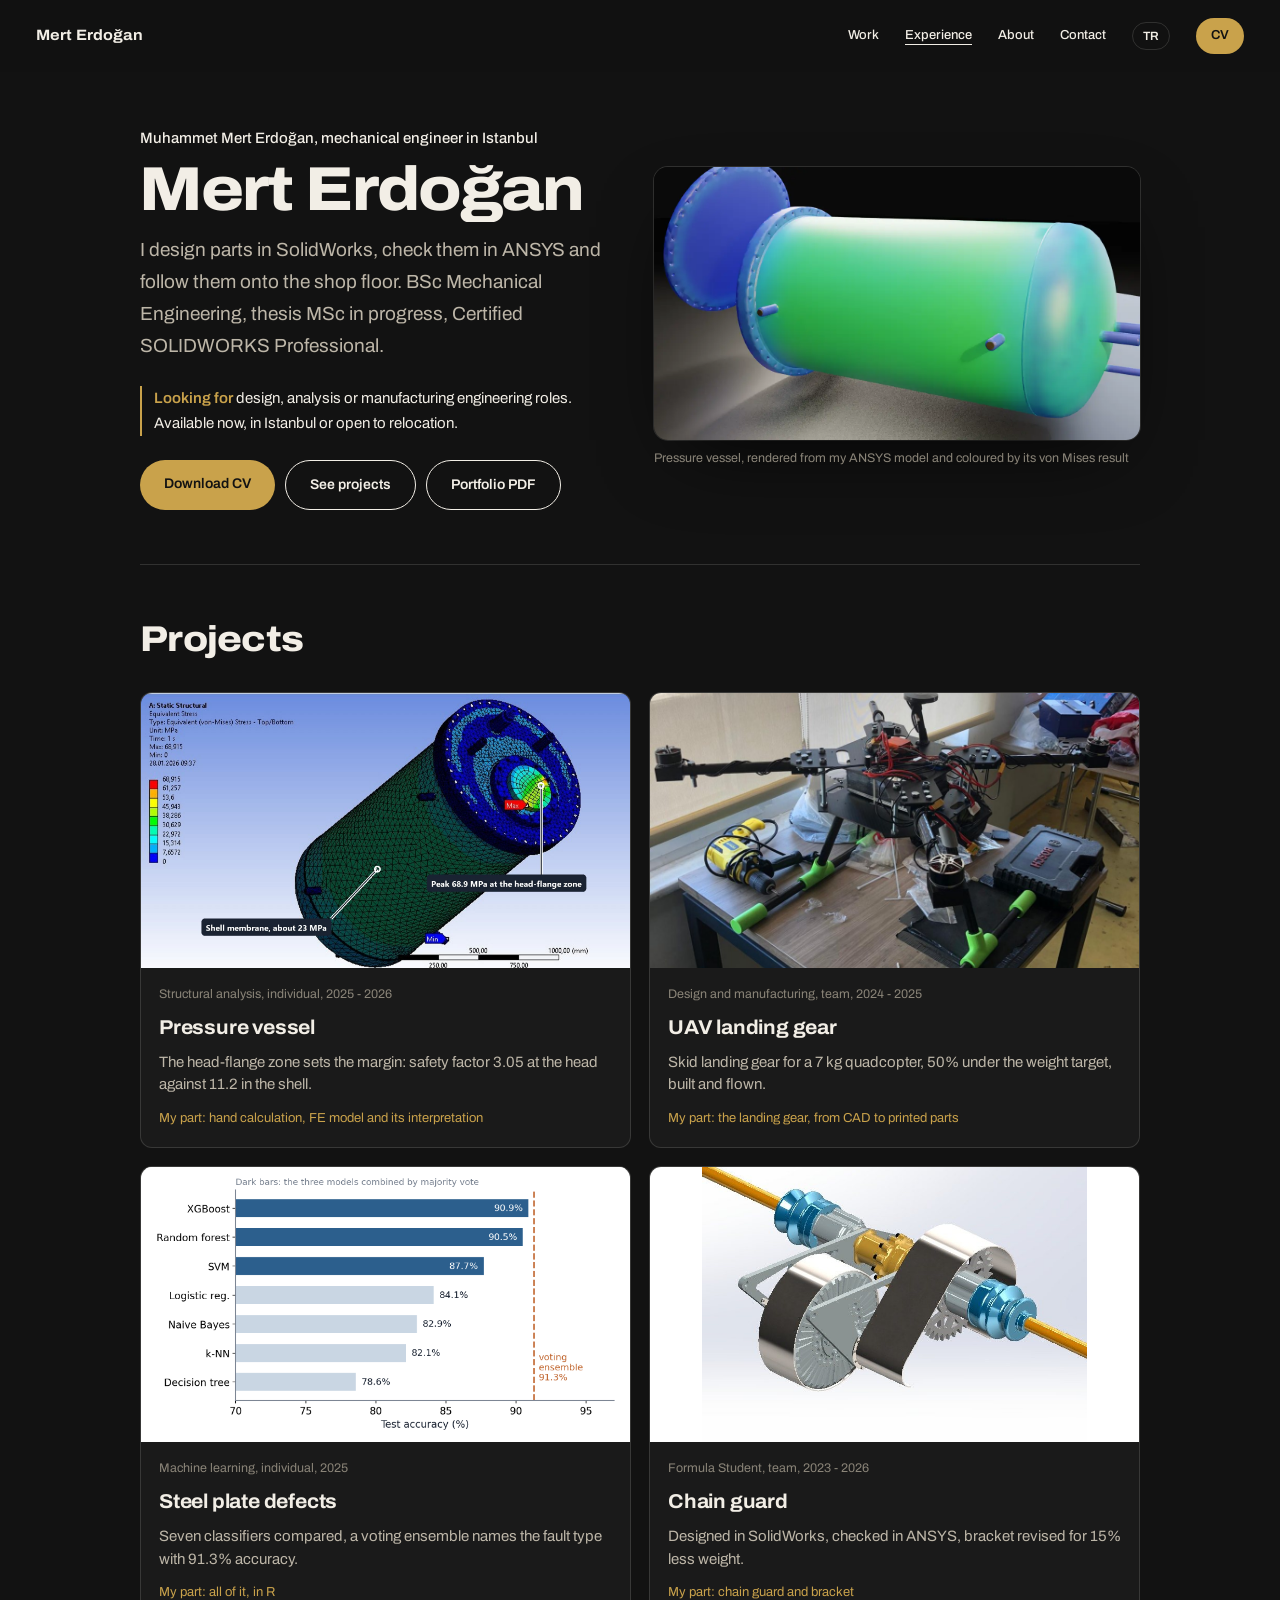
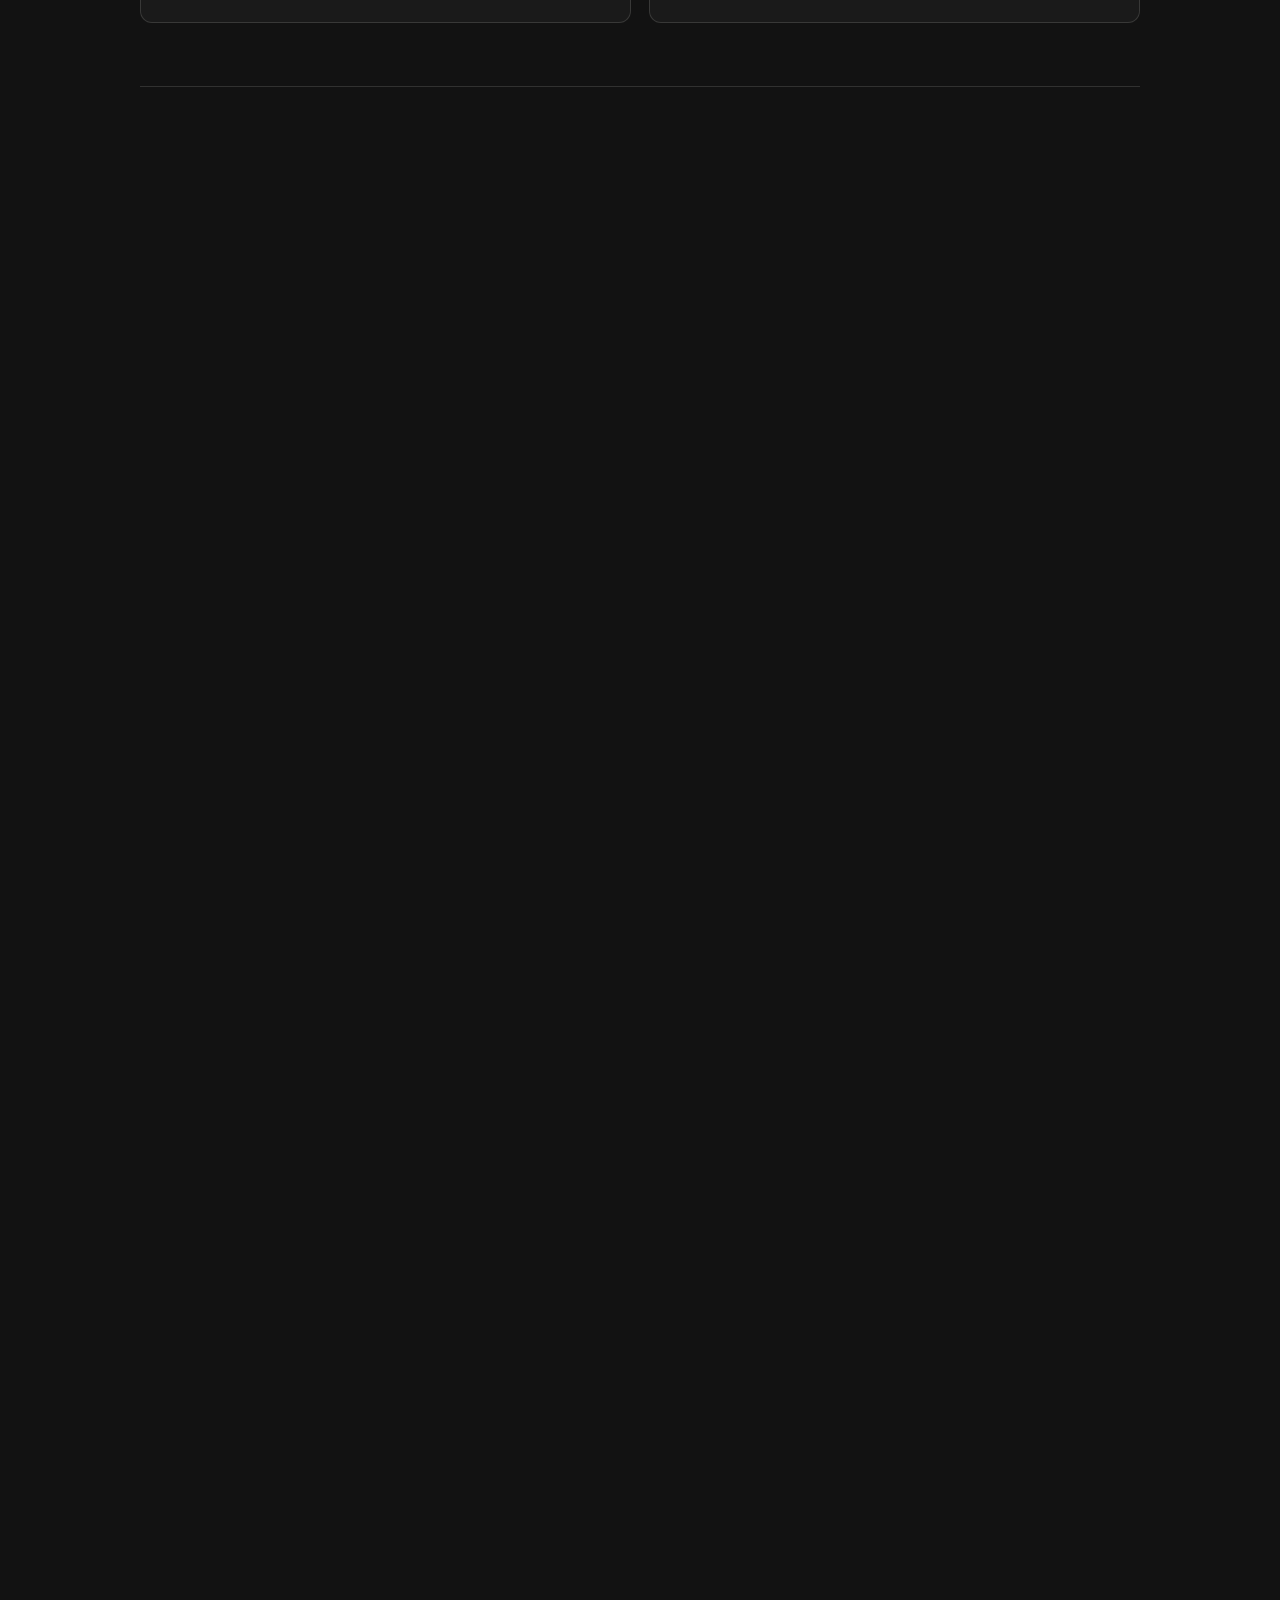
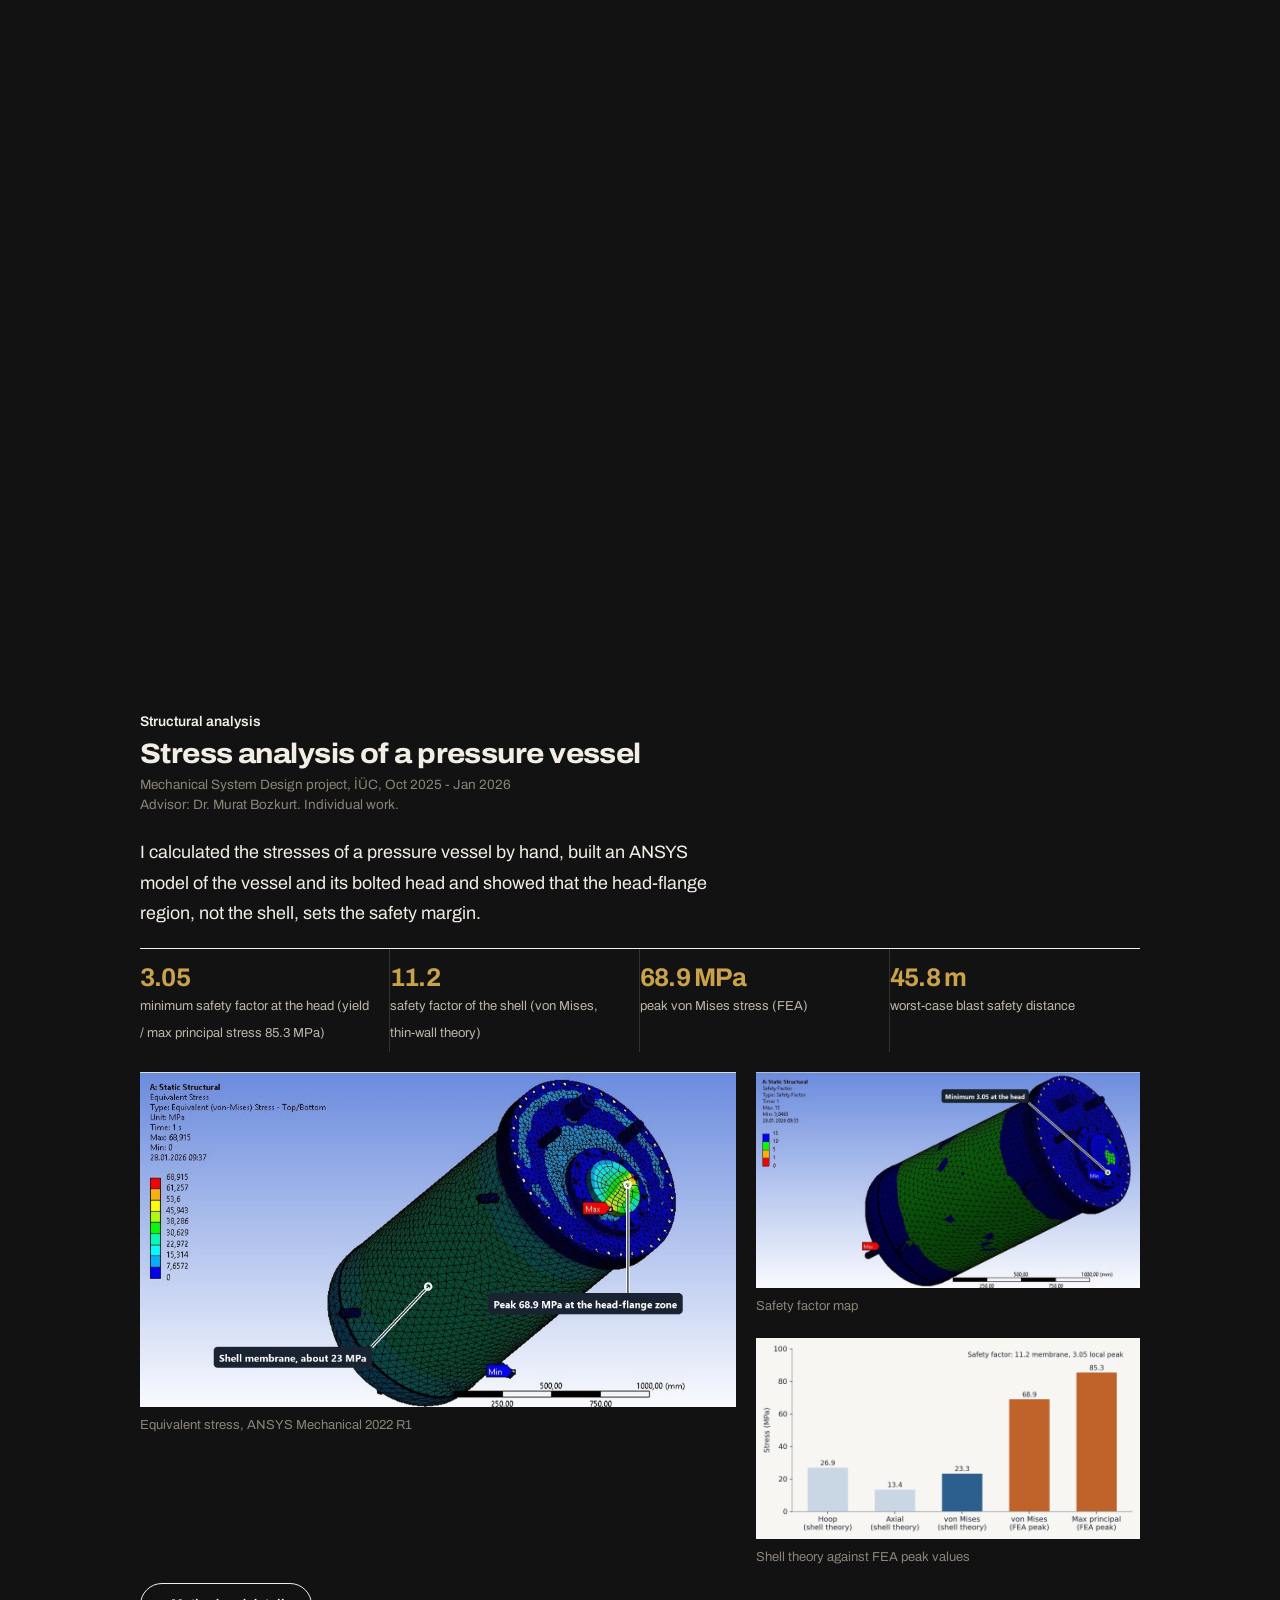
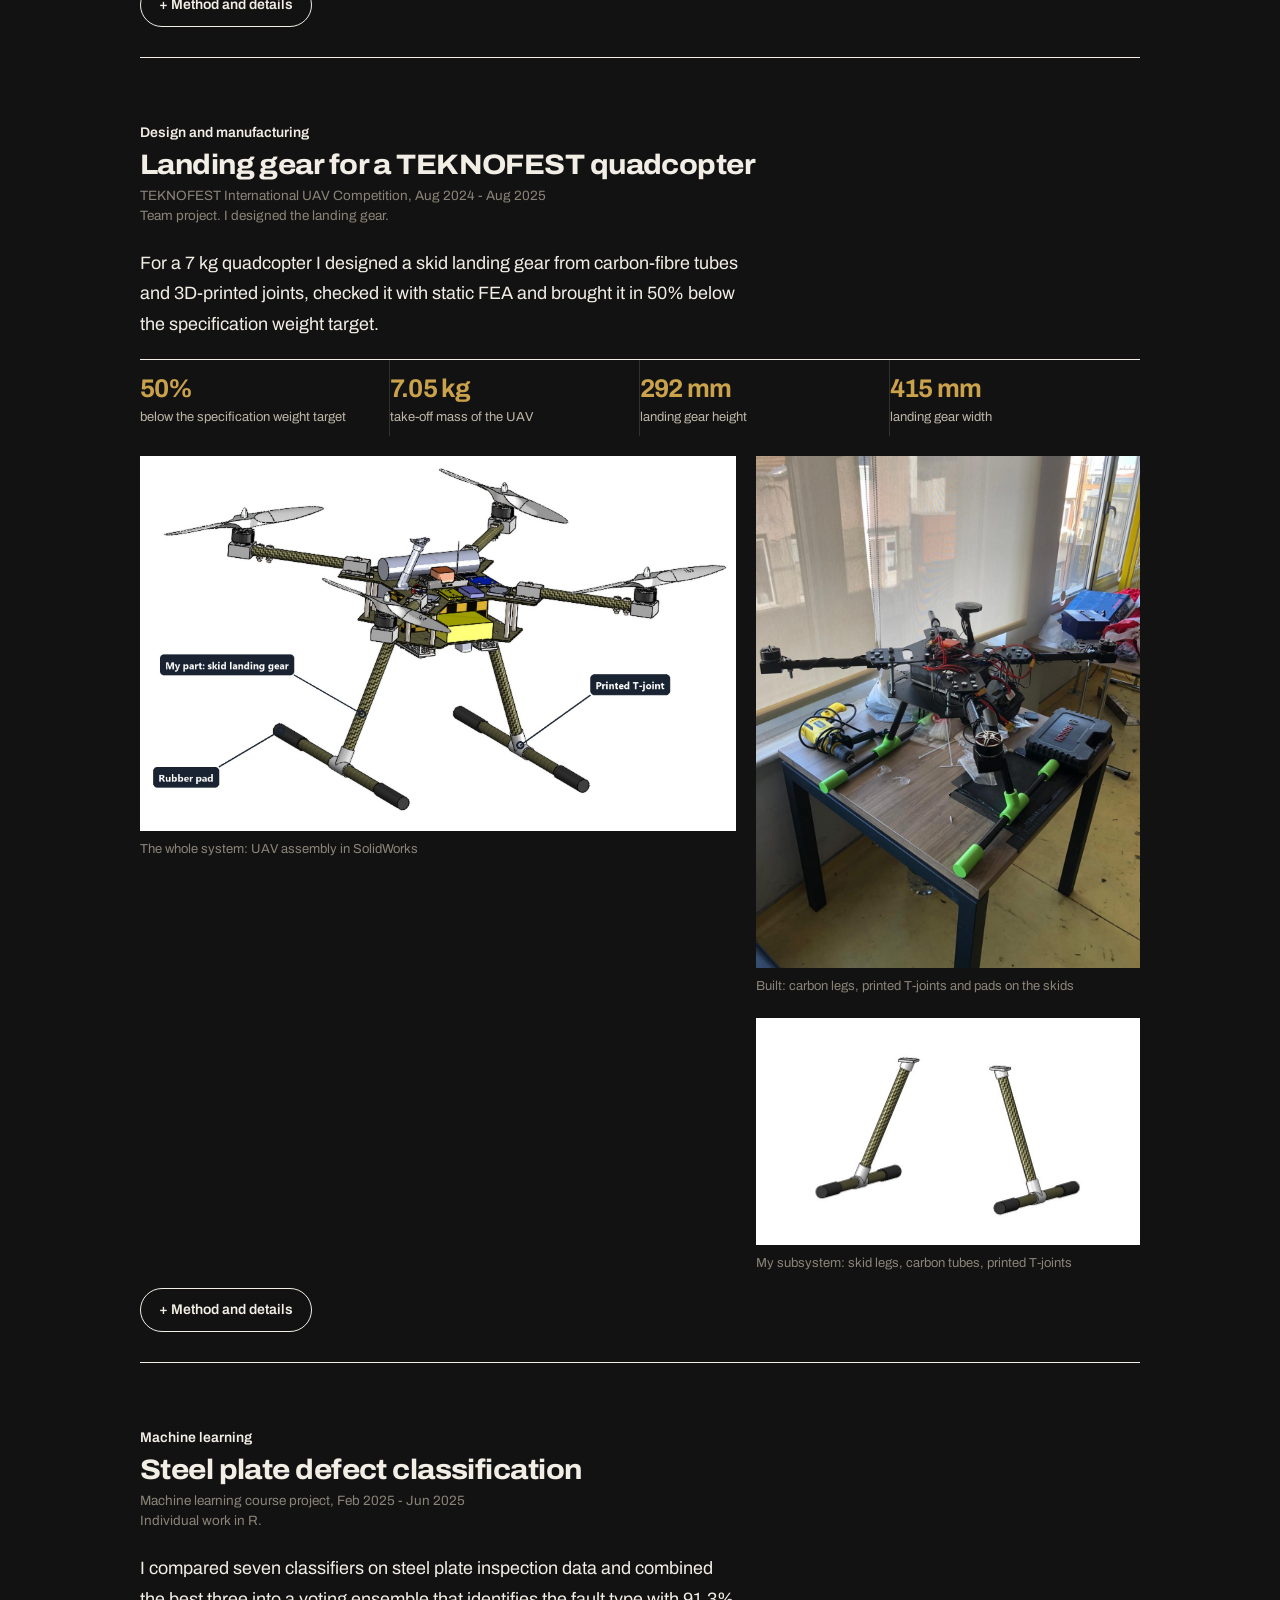
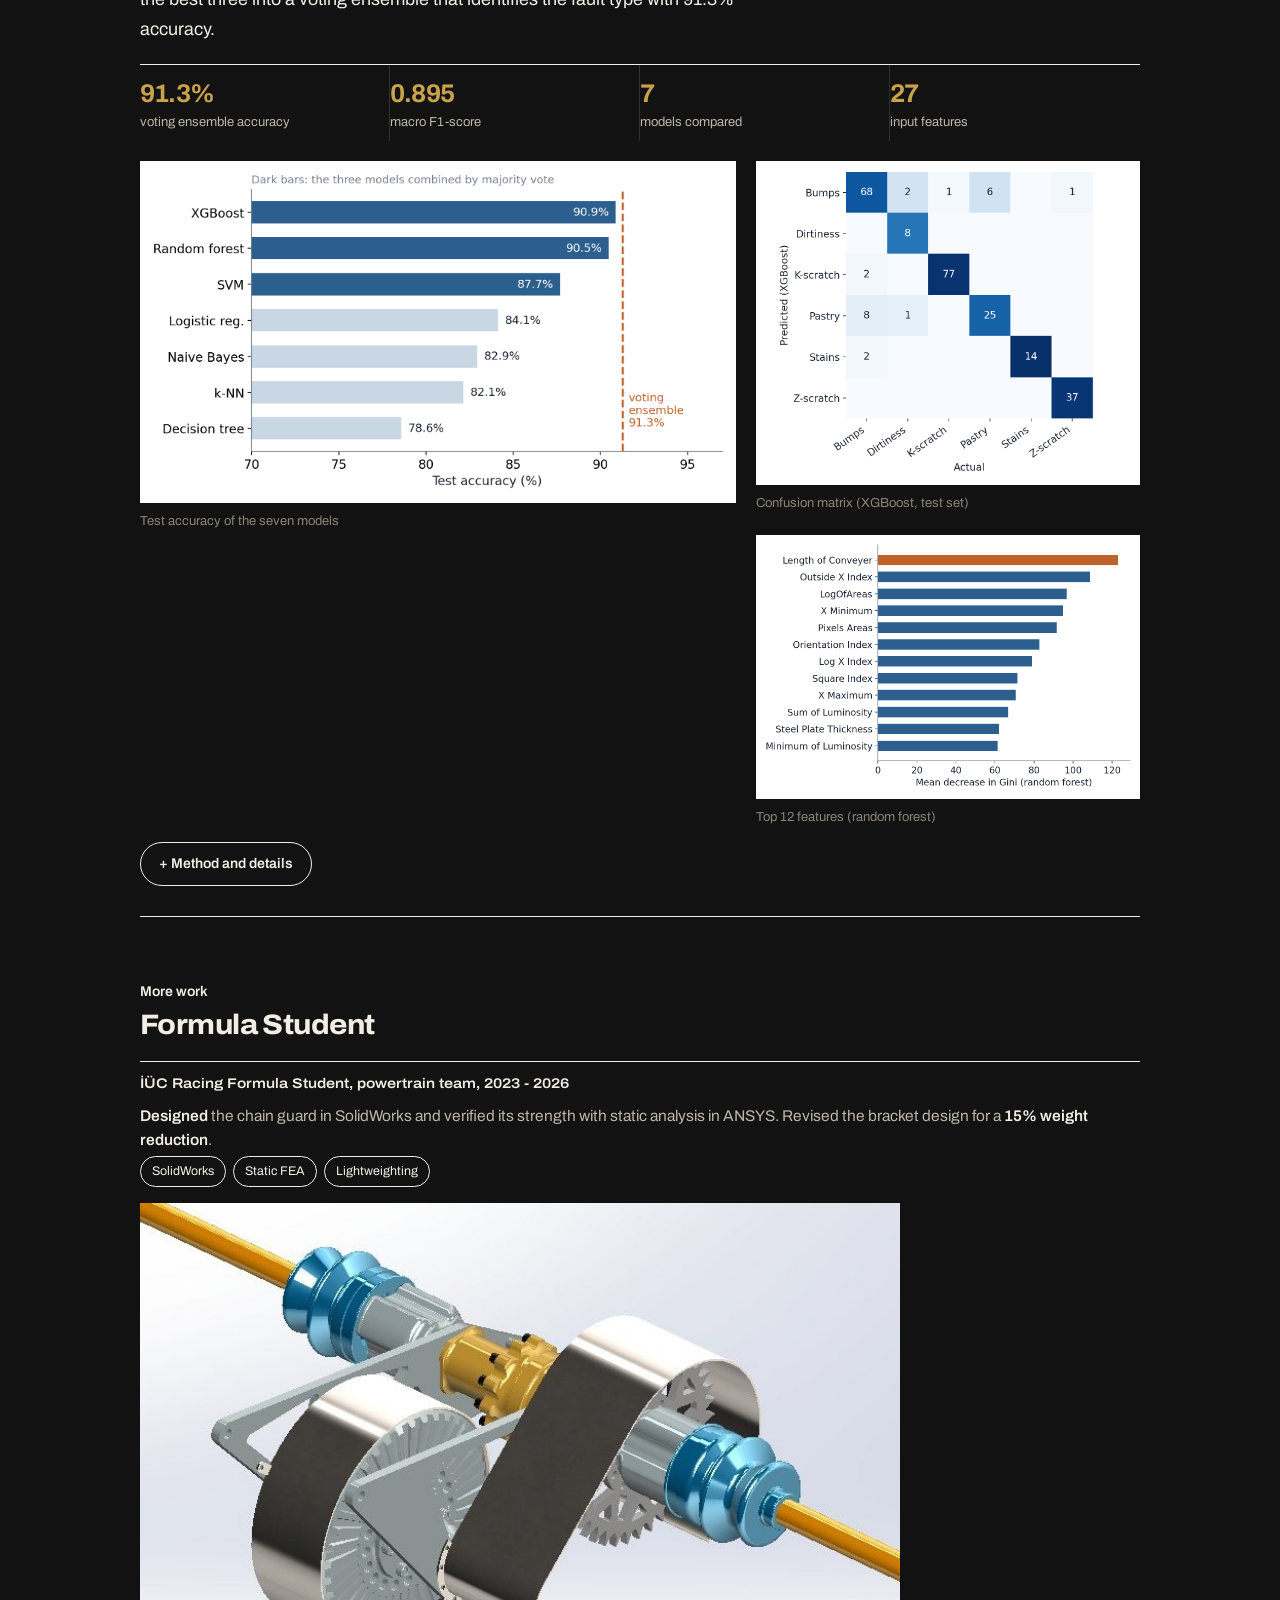
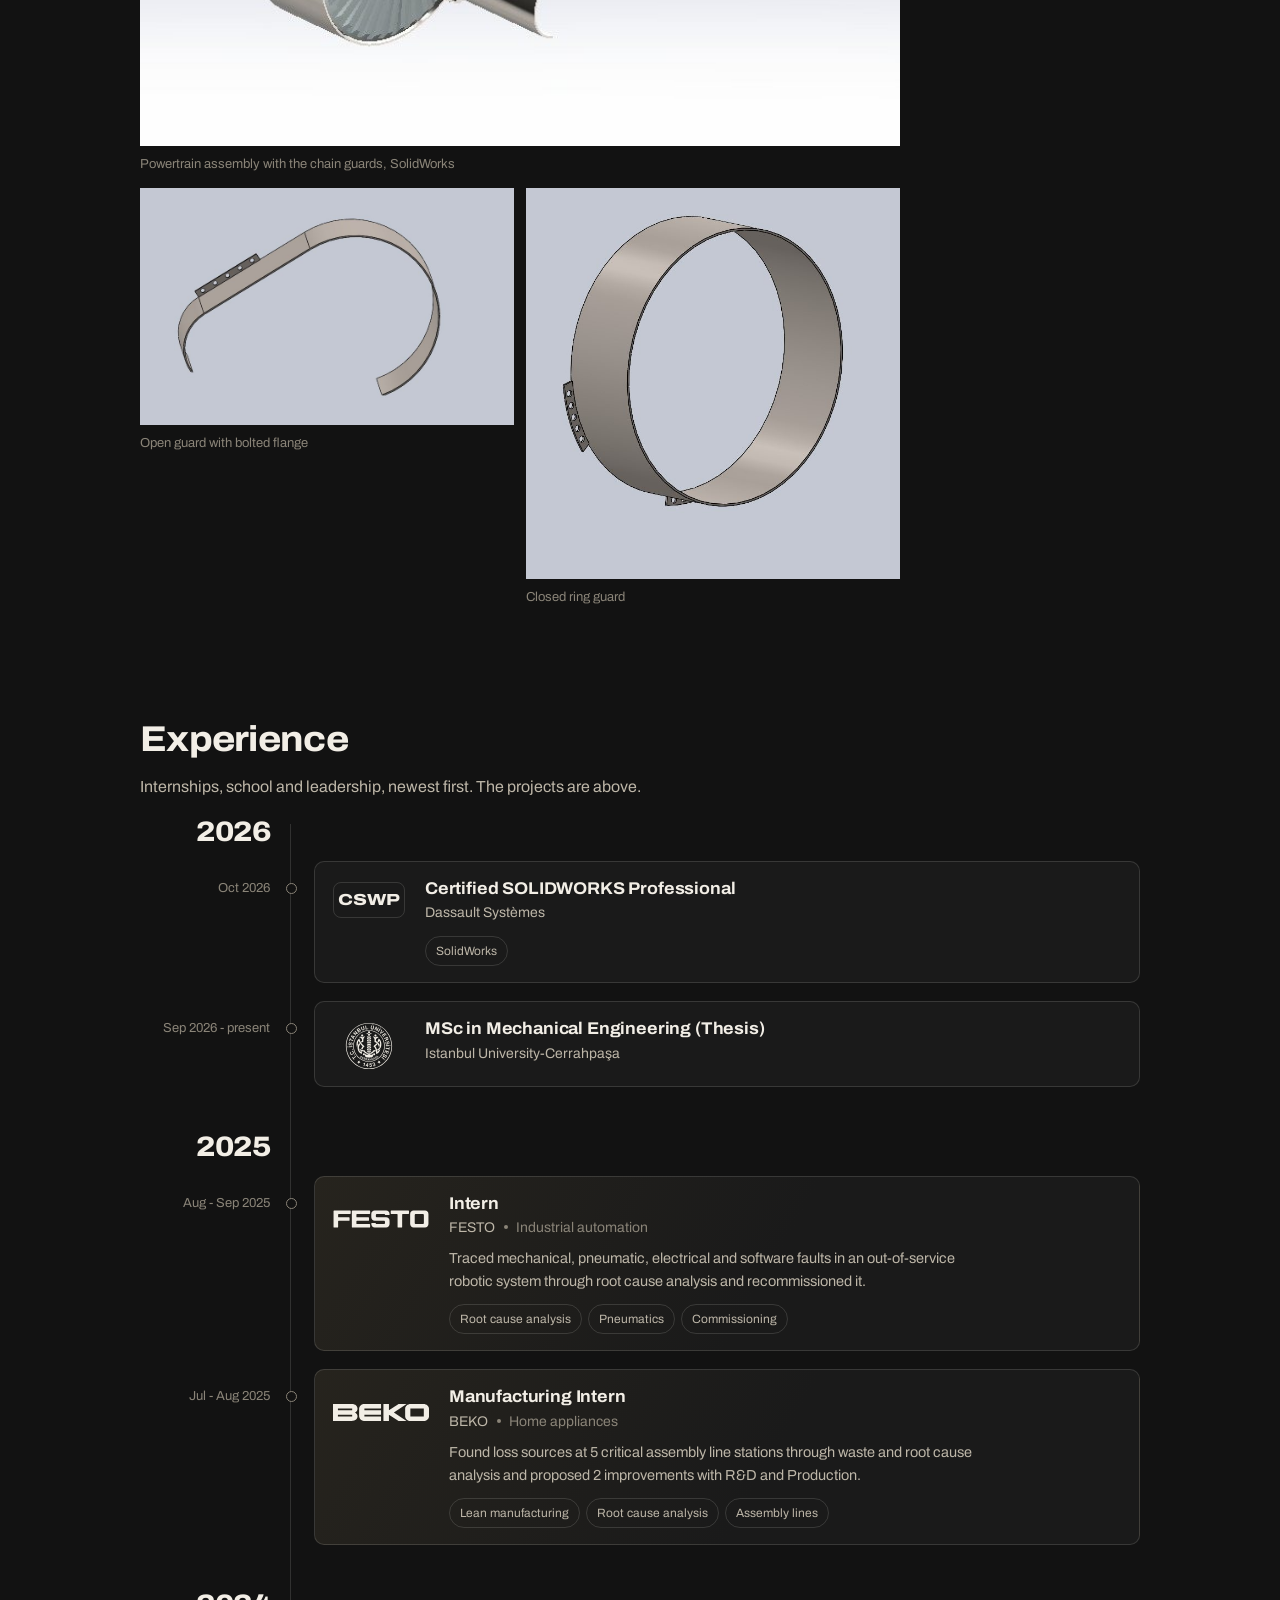
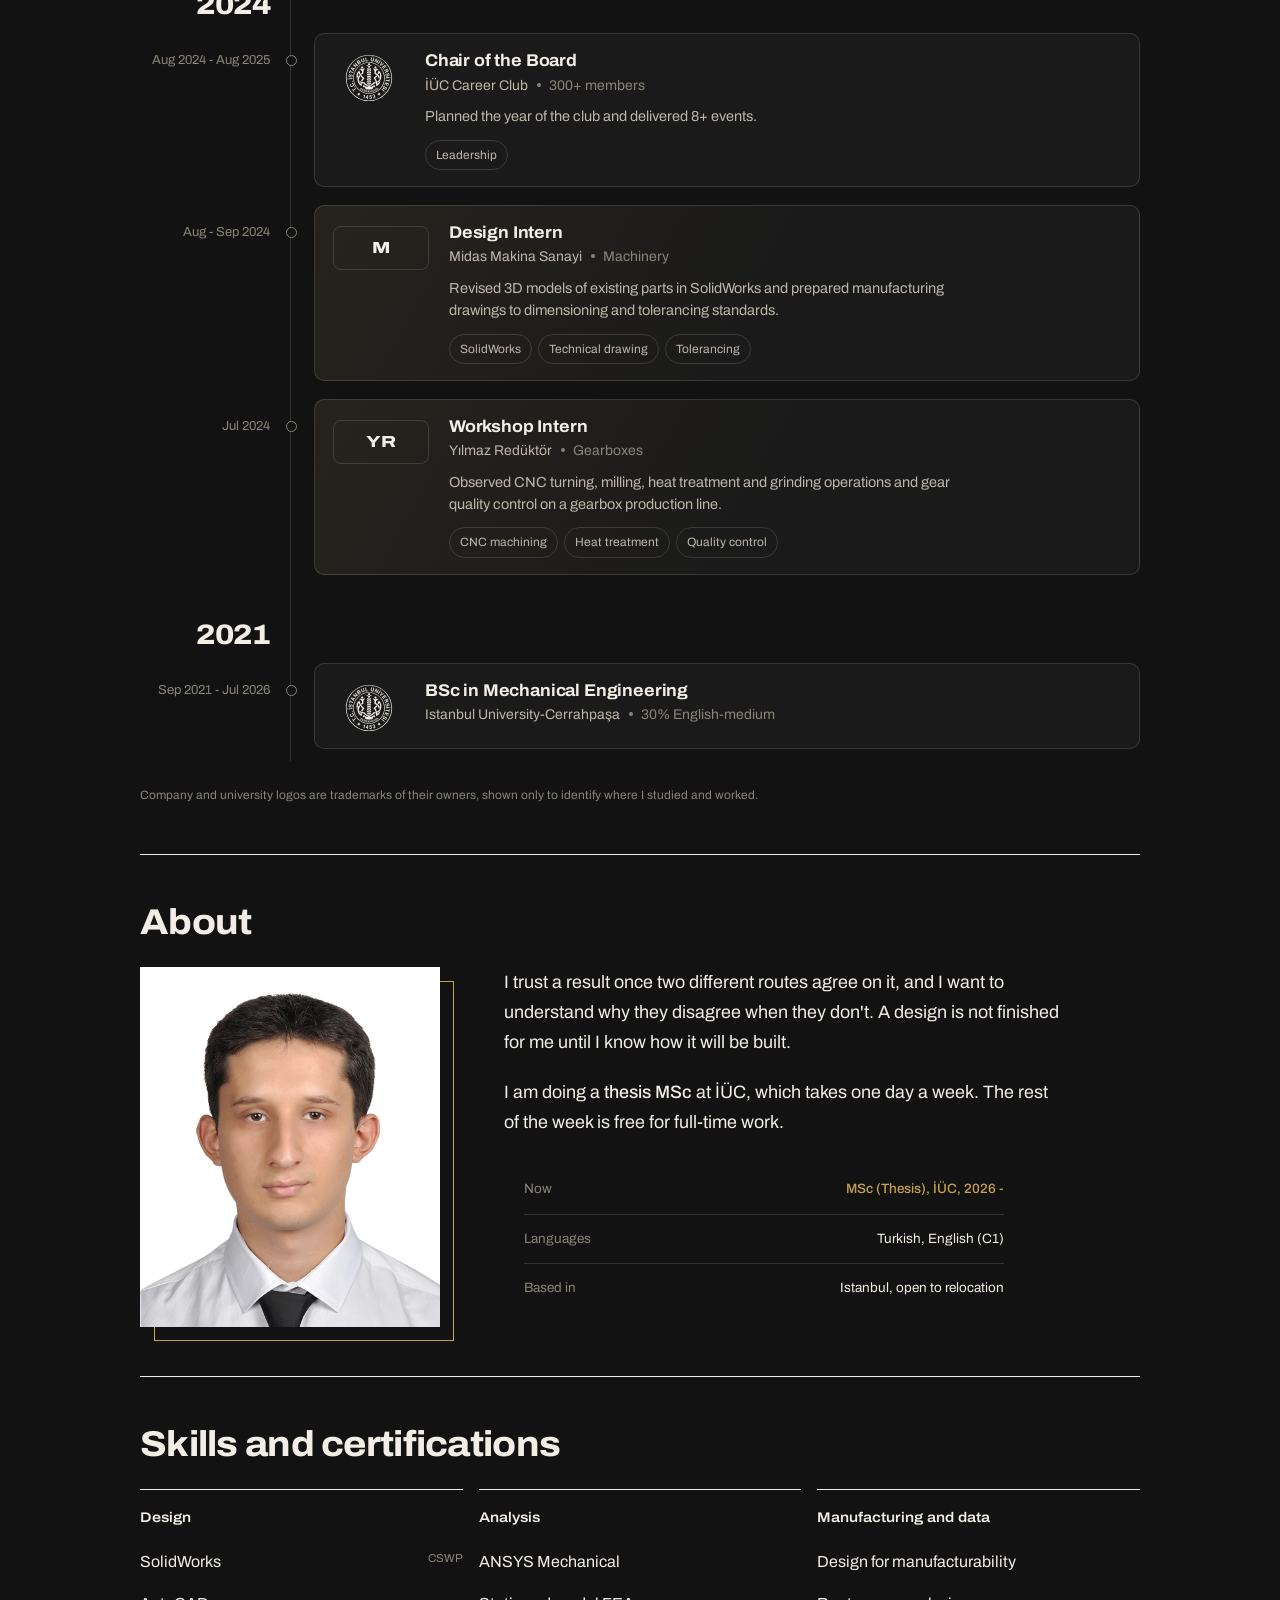
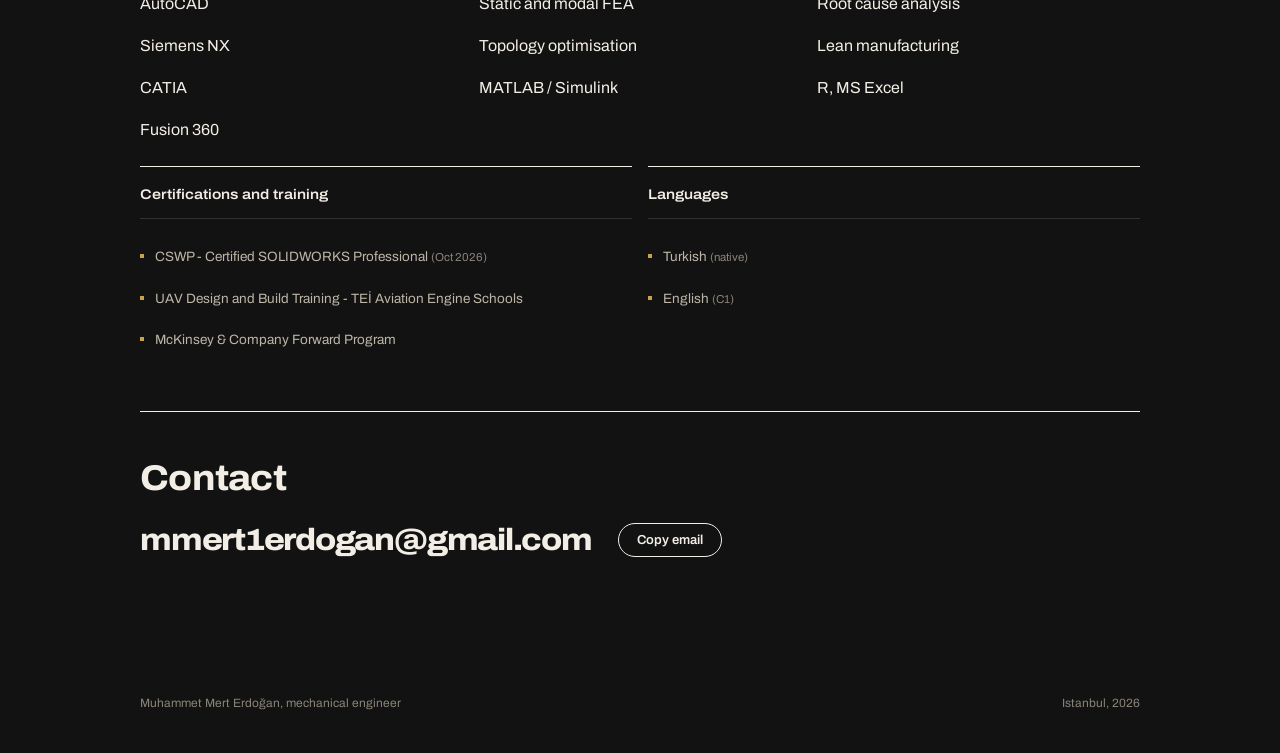
==== index.html @ 187e3715 "Audit fixes: role in the hero, project cards first, consistent safety factors, mobile menu - Hero: r" ====
<!doctype html>
<html lang="en">
<head>
<meta charset="UTF-8" />
<meta name="viewport" content="width=device-width, initial-scale=1.0" />
<title>Muhammet Mert Erdoğan, Mechanical Engineer</title>
<meta name="description" content="Mechanical engineer working on design, structural analysis (FEA) and manufacturing. Portfolio: pressure vessel FEA and burst assessment, UAV landing gear, steel defect classification." />
<meta name="author" content="Muhammet Mert Erdoğan" />
<meta property="og:title" content="Muhammet Mert Erdoğan, Mechanical Engineer" />
<meta property="og:description" content="Design, structural analysis (FEA) and manufacturing. Engineering portfolio and CV." />
<meta property="og:image" content="https://mmerterdogan.github.io/assets/img/og-image.jpg" />
<meta property="og:image:width" content="1200" />
<meta property="og:image:height" content="630" />
<link rel="canonical" href="https://mmerterdogan.github.io/" />
<link rel="alternate" hreflang="en" href="https://mmerterdogan.github.io/" />
<link rel="alternate" hreflang="tr" href="https://mmerterdogan.github.io/?lang=tr" />
<link rel="icon" href="favicon.svg" type="image/svg+xml" />
<meta name="theme-color" content="#121212" />
<meta property="og:type" content="profile" />
<meta property="og:url" content="https://mmerterdogan.github.io/" />
<meta name="twitter:card" content="summary_large_image" />
<script type="application/ld+json">{"@context": "https://schema.org", "@type": "Person", "name": "Muhammet Mert Erdoğan", "alternateName": "Mert Erdoğan", "jobTitle": "Mechanical Engineer", "url": "https://mmerterdogan.github.io/", "image": "https://mmerterdogan.github.io/assets/img/profile.jpg", "email": "mailto:mmert1erdogan@gmail.com", "sameAs": ["https://www.linkedin.com/in/mmerterdogan/"], "address": {"@type": "PostalAddress", "addressLocality": "Istanbul", "addressCountry": "TR"}, "alumniOf": {"@type": "CollegeOrUniversity", "name": "Istanbul University-Cerrahpaşa"}, "knowsAbout": ["Mechanical design", "SolidWorks", "Finite element analysis", "ANSYS Mechanical", "Design for manufacturing", "3D printing"], "hasCredential": {"@type": "EducationalOccupationalCredential", "name": "CSWP - Certified SOLIDWORKS Professional"}}</script>
<link rel="preconnect" href="https://fonts.googleapis.com">
<link rel="preconnect" href="https://fonts.gstatic.com" crossorigin>
<link href="https://fonts.googleapis.com/css2?family=Archivo:ital,wdth,wght@0,62..125,300..900;1,62..125,300..900&display=swap" rel="stylesheet">
<link rel="stylesheet" href="assets/site.css?v=24">
<link rel="stylesheet" href="assets/motion.css?v=24">
</head>
<body>
<a class="skip screen-only" href="#work">Skip to projects</a>

<header class="nav screen-only">
  <div class="nav__in">
    <a class="nav__brand" href="#top">Mert Erdoğan</a>
    <button type="button" class="nav__menu" aria-expanded="false" aria-controls="navlinks">Menu</button>
    <nav class="nav__links" id="navlinks" aria-label="Sections">
      <a class="lnk" href="#work">Work</a>
      <a class="lnk" href="#experience">Experience</a>
      <a class="lnk" href="#about">About</a>
      <a class="lnk" href="#contact">Contact</a>
    </nav>
    <a class="lang-switch" href="?lang=tr" hreflang="tr">TR</a>
    <a class="nav__cv cv-link" href="Muhammet_Mert_Erdogan_CV.pdf" target="_blank" rel="noopener">CV</a>
  </div>
</header>

<main id="top" class="wrap">

  <!-- Print cover (PDF only) -->
  <section class="cover print-only">
    <img loading="lazy" decoding="async" class="photo" src="assets/img/profile.jpg" alt="Muhammet Mert Erdoğan">
    <p class="kicker">Engineering portfolio, 2026</p>
    <p class="cover__name">Muhammet Mert Erdoğan</p>
    <p class="sub">Mechanical engineer working on design, structural analysis and manufacturing. BSc Mechanical Engineering,
      thesis MSc in progress at Istanbul University-Cerrahpaşa. Certified SOLIDWORKS Professional (CSWP).</p>
    <div class="contact">
      <a href="mailto:mmert1erdogan@gmail.com">mmert1erdogan@gmail.com</a>
      <a href="https://www.linkedin.com/in/mmerterdogan/">linkedin.com/in/mmerterdogan</a>
      <a href="https://mmerterdogan.github.io/?ref=portfolio-pdf">mmerterdogan.github.io</a>
    </div>
  </section>

  <!-- Hero and project cards (screen) -->
  <div class="before screen-only">
  <section class="hero2" aria-label="Introduction">
    <div class="hero2__text">
      <p class="hx__role">Muhammet Mert Erdoğan, mechanical engineer in Istanbul</p>
      <h1 class="hx__name split" aria-label="Mert Erdoğan"><span class="ln">Mert Erdoğan</span></h1>
      <p class="hx__lead">I design parts in SolidWorks, check them in ANSYS and follow them onto the shop floor.
        BSc Mechanical Engineering, thesis MSc in progress, Certified SOLIDWORKS Professional.</p>
      <p class="hx__seek"><b>Looking for</b> design, analysis or manufacturing engineering roles. Available now, in Istanbul or open to relocation.</p>
      <div class="hx__cta">
        <a class="btn btn--solid cv-link" href="Muhammet_Mert_Erdogan_CV.pdf" target="_blank" rel="noopener">Download CV</a>
        <a class="btn btn--line" href="#work">See projects</a>
        <a class="btn btn--line" href="Muhammet_Mert_Erdogan_Portfolio.pdf" target="_blank" rel="noopener">Portfolio PDF</a>
      </div>
    </div>
    <figure class="hero2__fig">
      <img src="assets/img/hero-vessel.webp" width="1280" height="720" alt="Pressure vessel rendered from my ANSYS model, coloured by von Mises stress">
      <figcaption>Pressure vessel, rendered from my ANSYS model and coloured by its von Mises result</figcaption>
    </figure>
  </section>

  <section id="work" class="work" aria-labelledby="work-h">
    <h2 id="work-h">Projects</h2>
    <div class="cards">
      <a class="card" href="#pressure-vessel" data-case="pressure-vessel">
        <span class="card__img"><img loading="lazy" decoding="async" src="assets/img/pressure-vessel/von-mises.jpg" alt=""></span>
        <span class="card__body">
          <span class="card__k">Structural analysis, individual, 2025 - 2026</span>
          <span class="card__t">Pressure vessel</span>
          <span class="card__r">The head-flange zone sets the margin: safety factor 3.05 at the head against 11.2 in the shell.</span>
          <span class="card__me">My part: hand calculation, FE model and its interpretation</span>
        </span>
      </a>
      <a class="card" href="#uav" data-case="uav">
        <span class="card__img"><img loading="lazy" decoding="async" src="assets/img/uav/built-gear.jpg" alt=""></span>
        <span class="card__body">
          <span class="card__k">Design and manufacturing, team, 2024 - 2025</span>
          <span class="card__t">UAV landing gear</span>
          <span class="card__r">Skid landing gear for a 7 kg quadcopter, 50% under the weight target, built and flown.</span>
          <span class="card__me">My part: the landing gear, from CAD to printed parts</span>
        </span>
      </a>
      <a class="card" href="#ml" data-case="ml">
        <span class="card__img card__img--white"><img loading="lazy" decoding="async" src="assets/img/ml/model-accuracy.png" alt=""></span>
        <span class="card__body">
          <span class="card__k">Machine learning, individual, 2025</span>
          <span class="card__t">Steel plate defects</span>
          <span class="card__r">Seven classifiers compared, a voting ensemble names the fault type with 91.3% accuracy.</span>
          <span class="card__me">My part: all of it, in R</span>
        </span>
      </a>
      <a class="card" href="#more" data-case="formula-student">
        <span class="card__img card__img--white"><img loading="lazy" decoding="async" src="assets/img/fs/powertrain.jpg" alt=""></span>
        <span class="card__body">
          <span class="card__k">Formula Student, team, 2023 - 2026</span>
          <span class="card__t">Chain guard</span>
          <span class="card__r">Designed in SolidWorks, checked in ANSYS, bracket revised for 15% less weight.</span>
          <span class="card__me">My part: chain guard and bracket</span>
        </span>
      </a>
    </div>
  </section>

  </div>

  <div class="after">
  <section class="journey screen-only" aria-label="Pressure vessel, rendered from the ANSYS model">
    <div class="seq" aria-hidden="true"><canvas class="seq__vessel"></canvas></div>
    <div class="chap" data-id="pressure-vessel" data-at="0-1.01">
      <p class="chap__k">From the ANSYS model</p>
      <p class="chap__lead">Scroll: the bolted head lifts off, then the surface takes the colours of the von Mises result.</p>
    </div>
    <p class="journey__tag">Rendered in Blender from the mesh and results of my ANSYS model.</p>
  </section>


  <!-- ═════════ 01 Pressure vessel ═════════ -->
  <div class="case-block" data-case="pv">
  <section class="sheet sheet--first" id="pressure-vessel">
    <div class="sheet__head">
      <div><p class="kicker">Structural analysis</p><h2>Stress analysis of a pressure vessel</h2></div>
      <div class="meta">Mechanical System Design project, İÜC, Oct 2025 - Jan 2026<br>Advisor: Dr. Murat Bozkurt. Individual work.</div>
    </div>
    <p class="lead">I calculated the stresses of a pressure vessel by hand, built an ANSYS model of the vessel and its bolted head and showed that the head-flange region, not the shell, sets the safety margin.</p>
    <div class="kpis">
      <div class="kpi"><b>3.05</b><span>minimum safety factor at the head (yield / max principal stress 85.3 MPa)</span></div>
      <div class="kpi"><b>11.2</b><span>safety factor of the shell (von Mises, thin-wall theory)</span></div>
      <div class="kpi"><b>68.9 MPa</b><span>peak von Mises stress (FEA)</span></div>
      <div class="kpi"><b>45.8 m</b><span>worst-case blast safety distance</span></div>
    </div>
    <div class="duo">
      <figure class="fig fig--hero"><div class="frame"><img loading="lazy" decoding="async" src="assets/img/pressure-vessel/von-mises.jpg" alt="Von Mises stress map with annotations"></div>
        <figcaption>Equivalent stress, ANSYS Mechanical 2022 R1</figcaption></figure>
      <div class="stack">
        <figure class="fig"><div class="frame"><img loading="lazy" decoding="async" src="assets/img/pressure-vessel/safety-factor.jpg" alt="Safety factor map"></div>
          <figcaption>Safety factor map</figcaption></figure>
        <figure class="fig"><div class="frame"><img loading="lazy" decoding="async" src="assets/img/pressure-vessel/global-vs-local.png" alt="Theory vs FEA stresses"></div>
          <figcaption>Shell theory against FEA peak values</figcaption></figure>
      </div>
    </div>
  </section>

  <details class="more">
    <summary class="screen-only">Method and details</summary>
    <section class="sheet" id="pressure-vessel-method">
      <div class="sheet__head"><div><p class="kicker">Pressure vessel</p><h2>Method</h2></div></div>
      <ol class="flow">
        <li><b>1. Hand calculation</b>Hoop, axial and von Mises stress, radial growth</li>
        <li><b>2. FEA model</b>Vessel and bolted head, linear static, refined mesh</li>
        <li><b>3. Two-level check</b>Membrane vs theory, peaks at discontinuities</li>
        <li><b>4. Consequence</b>Stored energy, TNT equivalent, safety distance</li>
      </ol>
      <div class="duo duo--even">
        <div class="points">
          <h3>Problem</h3>
          <p>Shell r = 450 mm, t = 10 mm, head 12 mm, L = 1600 mm, SA-516 Gr.70 (yield 260 MPa), internal pressure 0.597 MPa.</p>
          <h3>What I did</h3>
          <ul>
            <li><strong>Calculated</strong> the shell stresses with thin-wall theory: von Mises 23.3 MPa, radial growth 0.051 mm.</li>
            <li><strong>Modelled</strong> the vessel and bolted head in ANSYS Mechanical with mesh refinement at the flange and head.</li>
            <li><strong>Compared</strong> theory with the shell membrane and read the FEA peaks as bending at discontinuities, instead of forcing one number onto both.</li>
            <li><strong>Extended</strong> the study with stored energy (isentropic gas), TNT equivalent and Hopkinson-Cranz blast distances. Article in preparation.</li>
          </ul>
          <h3>What I would do next</h3>
          <p>A mesh independence study at the peak and a minimum-constraint support instead of the fixed base.</p>
        </div>
        <div class="stack">
          <figure class="fig"><div class="frame"><img loading="lazy" decoding="async" src="assets/img/pressure-vessel/blast-distance.png" alt="Blast safety distance by scenario"></div>
            <figcaption>Blast safety distance by pressure scenario (V = 1.1 m³)</figcaption></figure>
          <figure class="fig"><div class="frame"><img loading="lazy" decoding="async" src="assets/img/pressure-vessel/mesh.jpg" alt="Mesh"></div>
            <figcaption>Mesh, refined at the discontinuities</figcaption></figure>
        </div>
      </div>
    </section>
  </details>
  </div>

  <!-- ═════════ 02 UAV ═════════ -->
  <div class="case-block" data-case="uav">
  <section class="sheet sheet--first" id="uav">
    <div class="sheet__head">
      <div><p class="kicker">Design and manufacturing</p><h2>Landing gear for a TEKNOFEST quadcopter</h2></div>
      <div class="meta">TEKNOFEST International UAV Competition, Aug 2024 - Aug 2025<br>Team project. I designed the landing gear.</div>
    </div>
    <p class="lead">For a 7 kg quadcopter I designed a skid landing gear from carbon-fibre tubes and 3D-printed joints, checked it with static FEA and brought it in 50% below the specification weight target.</p>
    <div class="kpis">
      <div class="kpi"><b>50%</b><span>below the specification weight target</span></div>
      <div class="kpi"><b>7.05 kg</b><span>take-off mass of the UAV</span></div>
      <div class="kpi"><b>292 mm</b><span>landing gear height</span></div>
      <div class="kpi"><b>415 mm</b><span>landing gear width</span></div>
    </div>
    <div class="duo">
      <figure class="fig fig--hero"><div class="frame"><img loading="lazy" decoding="async" src="assets/img/uav/uav-render.jpg" alt="Quadcopter render"></div>
        <figcaption>The whole system: UAV assembly in SolidWorks</figcaption></figure>
      <div class="stack">
        <figure class="fig"><div class="frame"><img loading="lazy" decoding="async" src="assets/img/uav/built-gear.jpg" alt="The built UAV on a workbench with printed T-joints and pads on the landing gear"></div>
          <figcaption>Built: carbon legs, printed T-joints and pads on the skids</figcaption></figure>
        <figure class="fig"><div class="frame"><img loading="lazy" decoding="async" src="assets/img/uav/landing-gear.jpg" alt="Landing gear legs"></div>
          <figcaption>My subsystem: skid legs, carbon tubes, printed T-joints</figcaption></figure>
      </div>
    </div>
  </section>

  <details class="more">
    <summary class="screen-only">Method and details</summary>
    <section class="sheet" id="uav-design">
      <div class="sheet__head"><div><p class="kicker">TEKNOFEST landing gear</p><h2>Design decisions</h2></div></div>
      <ol class="flow">
        <li><b>1. Requirements</b>7 kg take-off mass, camera clearance, hard landings</li>
        <li><b>2. Parametric CAD</b>Skid legs, T-joints and flanges in SolidWorks</li>
        <li><b>3. Static FEA</b>Landing loads on the gear in ANSYS</li>
        <li><b>4. Build</b>Carbon tubes, FDM joints in PLA, ABS and ASA</li>
      </ol>
      <div class="duo duo--even">
        <div class="points">
          <h3>Design decisions</h3>
          <ul>
            <li><strong>Skid gear</strong> instead of arm-mounted legs: out of the camera's view and spreads the landing load over a larger area.</li>
            <li><strong>Carbon-fibre tubes</strong> with a 5 mm wall on the legs, thicker than the arms, from a local manufacturer.</li>
            <li><strong>3D-printed T-joints and angled flanges</strong> in ABS for strength-to-weight and easy printing.</li>
            <li><strong>Rubber pads</strong> on the skids to soften the landing shock.</li>
            <li><strong>Bolted to the frame</strong> like the other parts, for easy assembly.</li>
          </ul>
          <h3>Skills</h3>
          <div class="skills-bar"><span>Parametric CAD</span><span>Static FEA</span><span>FDM printing</span><span>Material selection</span><span>Drawings</span></div>
        </div>
        <div class="stack">
          <figure class="fig fig--video"><div class="frame">
            <video class="screen-only" src="assets/video/uav-flight.mp4" poster="assets/img/uav/uav-flight-poster.jpg" muted loop playsinline preload="none" aria-label="The UAV hovering outdoors on its landing gear"></video>
            <img class="print-only" src="assets/img/uav/uav-flight-poster.jpg" alt="The UAV hovering outdoors"></div>
            <figcaption>Flight test: the UAV hovering on its landing gear</figcaption></figure>
          <figure class="fig"><div class="frame"><img loading="lazy" decoding="async" src="assets/img/uav/assembly-bom.jpg" alt="Assembly drawing with bill of materials"></div>
            <figcaption>Assembly drawing with bill of materials</figcaption></figure>
          <figure class="fig screen-only"><div class="frame"><img loading="lazy" decoding="async" src="assets/img/uav/team.jpg" alt="The TEKNOFEST team with the UAV at the exhibition stand"></div>
            <figcaption>The TEKNOFEST team with the UAV at the exhibition</figcaption></figure>
        </div>
      </div>
    </section>
  </details>
  </div>

  <!-- ═════════ 03 ML ═════════ -->
  <div class="case-block" data-case="ml">
  <section class="sheet sheet--first" id="ml">
    <div class="sheet__head">
      <div><p class="kicker">Machine learning</p><h2>Steel plate defect classification</h2></div>
      <div class="meta">Machine learning course project, Feb 2025 - Jun 2025<br>Individual work in R.</div>
    </div>
    <p class="lead">I compared seven classifiers on steel plate inspection data and combined the best three into a voting ensemble that identifies the fault type with 91.3% accuracy.</p>
    <div class="kpis">
      <div class="kpi"><b>91.3%</b><span>voting ensemble accuracy</span></div>
      <div class="kpi"><b>0.895</b><span>macro F1-score</span></div>
      <div class="kpi"><b>7</b><span>models compared</span></div>
      <div class="kpi"><b>27</b><span>input features</span></div>
    </div>
    <div class="duo">
      <figure class="fig fig--hero"><div class="frame"><img loading="lazy" decoding="async" src="assets/img/ml/model-accuracy.png" alt="Model accuracy comparison"></div>
        <figcaption>Test accuracy of the seven models</figcaption></figure>
      <div class="stack">
        <figure class="fig"><div class="frame"><img loading="lazy" decoding="async" src="assets/img/ml/confusion-matrix.png" alt="Confusion matrix"></div>
          <figcaption>Confusion matrix (XGBoost, test set)</figcaption></figure>
        <figure class="fig"><div class="frame"><img loading="lazy" decoding="async" src="assets/img/ml/feature-importance.png" alt="Feature importance"></div>
          <figcaption>Top 12 features (random forest)</figcaption></figure>
      </div>
    </div>
  </section>

  <details class="more">
    <summary class="screen-only">Method and details</summary>
    <section class="sheet" id="ml-method">
      <div class="sheet__head"><div><p class="kicker">Steel plate defects</p><h2>Method</h2></div></div>
      <ol class="flow">
        <li><b>1. Data</b>UCI Steel Plates Faults, 27 features per plate</li>
        <li><b>2. Preparation</b>80/20 split, scaling, oversampling, Boruta selection</li>
        <li><b>3. Seven models</b>From logistic regression to XGBoost</li>
        <li><b>4. Ensemble</b>Majority vote of XGBoost, random forest and SVM</li>
      </ol>
      <div class="duo duo--even">
        <div class="points">
          <h3>What I did</h3>
          <ul>
            <li><strong>Cleaned</strong> the data, left out the ambiguous "other faults" class and balanced the minority classes by oversampling.</li>
            <li><strong>Selected</strong> the informative features with Boruta.</li>
            <li><strong>Compared</strong> logistic regression, decision tree, random forest, k-NN, naive Bayes, SVM (5-fold CV for C) and XGBoost.</li>
            <li><strong>Combined</strong> XGBoost (91%), random forest (90%) and SVM (88%) by majority vote: 91.3%, precision 0.909, recall 0.891.</li>
          </ul>
          <h3>What it says about the process</h3>
          <p>K-scratch, Z-scratch and stains are recognised almost perfectly. The pair the model mixes up most is bumps and pastry. Conveyor length ranks highest, so the model leans on line and plate geometry measurements, and the fault mix differs clearly between the two steel grades.</p>
        </div>
        <div class="stack">
          <figure class="fig"><div class="frame"><img loading="lazy" decoding="async" src="assets/img/ml/pca.png" alt="PCA plot"></div>
            <figcaption>PCA view of the training data</figcaption></figure>
          <figure class="fig"><div class="frame"><img loading="lazy" decoding="async" src="assets/img/ml/fault-by-steel.png" alt="Fault types by steel type"></div>
            <figcaption>Fault types by steel grade: K-scratch appears almost only on A400</figcaption></figure>
        </div>
      </div>
    </section>
  </details>
  </div>

  <!-- ═════════ 04 More work (print summary + screen) ═════════ -->
  <section class="sheet" id="more">
    <div class="sheet__head"><div><p class="kicker">More work</p><h2>Formula Student</h2></div></div>
    <div class="duo duo--even">
      <div class="points">
        <h3>İÜC Racing Formula Student, powertrain team, 2023 - 2026</h3>
        <p><strong>Designed</strong> the chain guard in SolidWorks and verified its strength with static analysis in ANSYS. Revised the bracket design for a <strong>15% weight reduction</strong>.</p>
        <div class="skills-bar"><span>SolidWorks</span><span>Static FEA</span><span>Lightweighting</span></div>
        <figure class="fig fs-fig"><div class="frame"><img loading="lazy" decoding="async" src="assets/img/fs/powertrain.jpg" alt="Powertrain assembly with sprockets and chain guards"></div>
          <figcaption>Powertrain assembly with the chain guards, SolidWorks</figcaption></figure>
        <div class="fs-pair">
          <figure class="fig"><div class="frame"><img loading="lazy" decoding="async" src="assets/img/fs/chain-guard-open.jpg" alt="Open chain guard with a bolted mounting flange"></div>
            <figcaption>Open guard with bolted flange</figcaption></figure>
          <figure class="fig"><div class="frame"><img loading="lazy" decoding="async" src="assets/img/fs/chain-guard-ring.jpg" alt="Closed ring chain guard"></div>
            <figcaption>Closed ring guard</figcaption></figure>
        </div>
      </div>
      <div class="points print-only">
        <h3>Internships</h3>
        <ul>
          <li><strong>FESTO</strong>, 2025: traced mechanical, pneumatic, electrical and software faults in a robotic system and recommissioned it.</li>
          <li><strong>BEKO</strong>, manufacturing, 2025: found loss sources at 5 critical assembly stations and proposed 2 improvements.</li>
          <li><strong>Midas Makina</strong>, design, 2024: revised SolidWorks models and prepared manufacturing drawings.</li>
          <li><strong>Yılmaz Redüktör</strong>, workshop, 2024: machining, heat treatment and gear quality control on site.</li>
        </ul>
        <h3>Skills</h3>
        <p>SolidWorks (CSWP), ANSYS Mechanical, AutoCAD, Siemens NX, CATIA, Fusion 360, MATLAB/Simulink, R, MS Excel. Static and modal FEA, topology optimisation, GD&amp;T, design for manufacturability, injection moulding and sheet metal design, root cause analysis, lean manufacturing.</p>
        <h3>Contact</h3>
        <p>mmert1erdogan@gmail.com<br>linkedin.com/in/mmerterdogan<br>mmerterdogan.github.io</p>
      </div>
    </div>
  </section>

  <!-- ═════════ Screen-only sections ═════════ -->
  <section id="experience" class="screen-only">
    <h2>Experience</h2>
    <p class="tl__intro">Internships, school and leadership, newest first. The projects are above.</p>
    <ol class="tl">
        <li class="tl__year" aria-hidden="true">2026</li>
        <li class="tl__item" data-kind="edu" data-skills="SolidWorks">
          <div class="tl__when">Oct 2026</div>
          <div class="tl__card">
            <span class="tl__logo tl__logo--mono" role="img" aria-label="CSWP">CSWP</span>
            <div class="tl__body">
              <h3>Certified SOLIDWORKS Professional</h3>
              <p class="tl__org">Dassault Systèmes</p>
              <div class="tl__chips"><span class="tag">SolidWorks</span></div>
            </div>
          </div>
        </li>
        <li class="tl__item" data-kind="edu" data-skills="">
          <div class="tl__when">Sep 2026 - present</div>
          <div class="tl__card">
            <span class="tl__logo" style="--logo:url(/assets/img/logos/iuc-mask.svg)" role="img" aria-label="Istanbul University-Cerrahpaşa"></span>
            <div class="tl__body">
              <h3>MSc in Mechanical Engineering (Thesis)</h3>
              <p class="tl__org">Istanbul University-Cerrahpaşa</p>
            </div>
          </div>
        </li>
        <li class="tl__year" aria-hidden="true">2025</li>
        <li class="tl__item" data-kind="work" data-skills="Root cause analysis|Pneumatics|Commissioning">
          <div class="tl__when">Aug - Sep 2025</div>
          <div class="tl__card">
            <span class="tl__logo" style="--logo:url(/assets/img/logos/festo.svg)" role="img" aria-label="FESTO"></span>
            <div class="tl__body">
              <h3>Intern</h3>
              <p class="tl__org">FESTO <span>Industrial automation</span></p>
              <p class="tl__text">Traced mechanical, pneumatic, electrical and software faults in an out-of-service robotic system through root cause analysis and recommissioned it.</p>
              <div class="tl__chips"><span class="tag">Root cause analysis</span><span class="tag">Pneumatics</span><span class="tag">Commissioning</span></div>
            </div>
          </div>
        </li>
        <li class="tl__item" data-kind="work" data-skills="Lean manufacturing|Root cause analysis|Assembly lines">
          <div class="tl__when">Jul - Aug 2025</div>
          <div class="tl__card">
            <span class="tl__logo" style="--logo:url(/assets/img/logos/beko.svg)" role="img" aria-label="BEKO"></span>
            <div class="tl__body">
              <h3>Manufacturing Intern</h3>
              <p class="tl__org">BEKO <span>Home appliances</span></p>
              <p class="tl__text">Found loss sources at 5 critical assembly line stations through waste and root cause analysis and proposed 2 improvements with R&amp;D and Production.</p>
              <div class="tl__chips"><span class="tag">Lean manufacturing</span><span class="tag">Root cause analysis</span><span class="tag">Assembly lines</span></div>
            </div>
          </div>
        </li>
        <li class="tl__year" aria-hidden="true">2024</li>
        <li class="tl__item" data-kind="edu" data-skills="Leadership">
          <div class="tl__when">Aug 2024 - Aug 2025</div>
          <div class="tl__card">
            <span class="tl__logo" style="--logo:url(/assets/img/logos/iuc-mask.svg)" role="img" aria-label="İÜC"></span>
            <div class="tl__body">
              <h3>Chair of the Board</h3>
              <p class="tl__org">İÜC Career Club <span>300+ members</span></p>
              <p class="tl__text">Planned the year of the club and delivered 8+ events.</p>
              <div class="tl__chips"><span class="tag">Leadership</span></div>
            </div>
          </div>
        </li>
        <li class="tl__item" data-kind="work" data-skills="SolidWorks|Technical drawing|Tolerancing">
          <div class="tl__when">Aug - Sep 2024</div>
          <div class="tl__card">
            <span class="tl__logo tl__logo--mono" role="img" aria-label="Midas Makina Sanayi">M</span>
            <div class="tl__body">
              <h3>Design Intern</h3>
              <p class="tl__org">Midas Makina Sanayi <span>Machinery</span></p>
              <p class="tl__text">Revised 3D models of existing parts in SolidWorks and prepared manufacturing drawings to dimensioning and tolerancing standards.</p>
              <div class="tl__chips"><span class="tag">SolidWorks</span><span class="tag">Technical drawing</span><span class="tag">Tolerancing</span></div>
            </div>
          </div>
        </li>
        <li class="tl__item" data-kind="work" data-skills="CNC machining|Heat treatment|Quality control">
          <div class="tl__when">Jul 2024</div>
          <div class="tl__card">
            <span class="tl__logo tl__logo--mono" role="img" aria-label="Yılmaz Redüktör">YR</span>
            <div class="tl__body">
              <h3>Workshop Intern</h3>
              <p class="tl__org">Yılmaz Redüktör <span>Gearboxes</span></p>
              <p class="tl__text">Observed CNC turning, milling, heat treatment and grinding operations and gear quality control on a gearbox production line.</p>
              <div class="tl__chips"><span class="tag">CNC machining</span><span class="tag">Heat treatment</span><span class="tag">Quality control</span></div>
            </div>
          </div>
        </li>
        <li class="tl__year" aria-hidden="true">2021</li>
        <li class="tl__item" data-kind="edu" data-skills="">
          <div class="tl__when">Sep 2021 - Jul 2026</div>
          <div class="tl__card">
            <span class="tl__logo" style="--logo:url(/assets/img/logos/iuc-mask.svg)" role="img" aria-label="Istanbul University-Cerrahpaşa"></span>
            <div class="tl__body">
              <h3>BSc in Mechanical Engineering</h3>
              <p class="tl__org">Istanbul University-Cerrahpaşa <span>30% English-medium</span></p>
            </div>
          </div>
        </li>
    </ol>
    <p class="tl__note">Company and university logos are trademarks of their owners, shown only to identify where I studied and worked.</p>
  </section>

  <section id="about" class="screen-only">
    <h2>About</h2>
    <div class="about about--photo">
      <figure class="portrait"><img src="assets/img/profile.jpg" alt="Muhammet Mert Erdoğan" loading="lazy" width="500" height="600"></figure>
      <div>
        <p>I trust a result once two different routes agree on it, and I want to understand why they disagree when they don't.
          A design is not finished for me until I know how it will be built.</p>
        <p>I am doing a <strong>thesis MSc</strong> at İÜC, which takes one day a week. The rest of the week is free for full-time work.</p>
        <dl class="facts">
          <div><dt>Now</dt><dd><b>MSc (Thesis), İÜC, 2026 -</b></dd></div>
          <div><dt>Languages</dt><dd>Turkish, English (C1)</dd></div>
          <div><dt>Based in</dt><dd>Istanbul, open to relocation</dd></div>
        </dl>
      </div>
    </div>
  </section>

  <section id="skills" class="screen-only">
    <h2>Skills and certifications</h2>
    <div class="skills">
      <div><h3>Design</h3><ul><li>SolidWorks <span>CSWP</span></li><li>AutoCAD</li><li>Siemens NX</li><li>CATIA</li><li>Fusion 360</li></ul></div>
      <div><h3>Analysis</h3><ul><li>ANSYS Mechanical</li><li>Static and modal FEA</li><li>Topology optimisation</li><li>MATLAB / Simulink</li></ul></div>
      <div><h3>Manufacturing and data</h3><ul><li>Design for manufacturability</li><li>Root cause analysis</li><li>Lean manufacturing</li><li>R, MS Excel</li></ul></div>
    </div>
    <div class="edu" style="margin-top:16px;">
      <div>
        <h3>Certifications and training</h3>
        <ul class="certs">
          <li>CSWP - Certified SOLIDWORKS Professional <em>(Oct 2026)</em></li>
          <li>UAV Design and Build Training - TEİ Aviation Engine Schools</li>
          <li>McKinsey &amp; Company Forward Program</li>
        </ul>
      </div>
      <div>
        <h3>Languages</h3>
        <ul class="certs">
          <li>Turkish <em>(native)</em></li>
          <li>English <em>(C1)</em></li>
        </ul>
      </div>
    </div>
  </section>

  <section id="contact" class="screen-only" style="border-bottom:none;">
    <h2>Contact</h2>
    <div class="mail-row">
      <a class="mail" href="mailto:mmert1erdogan@gmail.com">mmert1erdogan@gmail.com</a>
      <button type="button" class="btn btn--line copy" data-copy="mmert1erdogan@gmail.com">Copy email</button>
    </div>
    <div class="contact-row">
      <a href="https://www.linkedin.com/in/mmerterdogan/" target="_blank" rel="noopener">LinkedIn</a>
      <a href="mert-erdogan.vcf" download>Save contact (vCard)</a>
      <a class="cv-link" href="Muhammet_Mert_Erdogan_CV.pdf" target="_blank" rel="noopener">CV (PDF)</a>
      <a href="Muhammet_Mert_Erdogan_Portfolio.pdf" target="_blank" rel="noopener">Portfolio (PDF)</a>
      <a href="Muhammet_Mert_Erdogan_Portfolio_Design.pdf" target="_blank" rel="noopener">Portfolio, design first (PDF)</a>
    </div>
  </section>

  <footer class="screen-only">
    <span>Muhammet Mert Erdoğan, mechanical engineer</span>
    <span>Istanbul, 2026</span>
  </footer>
  </div>
</main>

<div id="lb" class="lightbox screen-only" hidden role="dialog" aria-label="Enlarged figure"><img alt=""><p></p></div>
<script>
  // click a figure to enlarge it
  const lb = document.getElementById('lb');
  document.addEventListener('click', e => {
    const img = e.target.closest('.fig img');
    if (img) { lb.querySelector('img').src = img.src; lb.querySelector('img').alt = img.alt; lb.querySelector('p').textContent = img.closest('figure').querySelector('figcaption')?.textContent || ''; lb.hidden = false; return; }
    if (e.target.closest('#lb')) lb.hidden = true;
  });
  document.addEventListener('keydown', e => { if (e.key === 'Escape') lb.hidden = true; });
  // ?print&focus=design puts the UAV case first (design-focused PDF)
  const focus = new URLSearchParams(location.search).get('focus');
  if (focus === 'design') {
    const more = document.getElementById('more');
    ['uav', 'pv', 'ml'].forEach(k => more.before(document.querySelector(`.case-block[data-case="${k}"]`)));
  }
  // open all "Method and details" blocks for printing (and for ?print, used to build the PDF)
  const openAll = () => document.querySelectorAll('details.more').forEach(d => d.open = true);
  if (location.search.includes('print')) openAll();
  window.addEventListener('beforeprint', openAll);
  // highlight the nav link of the section in view
  const links = [...document.querySelectorAll('.nav a.lnk')];
  const io = new IntersectionObserver(es => es.forEach(e => {
    if (e.isIntersecting) links.forEach(a => a.classList.toggle('on', a.getAttribute('href') === '#' + (e.target.dataset.nav || e.target.id)));
  }), { rootMargin: '-45% 0px -50% 0px' });
  ['work', 'experience', 'about', 'contact'].forEach(id => { const el = document.getElementById(id); if (el) io.observe(el); });
</script>
<script src="assets/i18n.js?v=5"></script>
<script src="assets/motion.js?v=24"></script>
<script src="assets/analytics.js?v=3"></script>
<script data-goatcounter="https://mmerterdogan.goatcounter.com/count" async src="https://gc.zgo.at/count.js"></script>
<script src="assets/sequence.js?v=4"></script>
</body>
</html>
---- assets/site.css ----
/* ── Palette: charcoal black and gold, Archivo ── */
:root{
  --bg:       #121212;
  --surface:  #1a1a1a;
  --surface-2:#0e0e0e;
  --fg:       #f2eee6;
  --fg-dim:   #bdb6a8;
  --fg-faint: #8a8478;
  --accent:   #c9a24b;
  --accent-ink:#121212;
  --accent-lo:transparent;
  --rule:     rgba(242,238,230,.14);
  --shadow:   none;
  --serif: 'Archivo', 'Helvetica Neue', Arial, sans-serif;
  --sans:  'Archivo', 'Helvetica Neue', Arial, sans-serif;
  --hw: 800;
  --pop: #c9a24b;      /* gold: buttons, numbers, hovers */
  --pop-ink: #121212;  /* text on gold */
}
@media print{ :root{ --bg:#ffffff; --surface:#f4f4f2; --surface-2:#e9e9e6; --fg:#141414; --fg-dim:#3d3a34; --fg-faint:#6f6a60; --accent:#8a6a1f; --pop:#8a6a1f; --rule:rgba(20,20,20,.16); } }

*{ margin:0; padding:0; box-sizing:border-box; }
html{ scroll-behavior:smooth; -webkit-text-size-adjust:100%; }
body{
  background:var(--bg); color:var(--fg);
  font-family:var(--sans); line-height:1.68;
  -webkit-font-smoothing:antialiased;
}
::selection{ background:var(--accent); color:#ffffff; }
a{ color:inherit; text-decoration:none; }

.wrap{ max-width:940px; margin:0 auto; padding:0 clamp(22px,5vw,40px); }

/* ── Menü ── */
.nav{
  position:sticky; top:0; z-index:20;
  background:rgba(236,234,228,.93);
  backdrop-filter:blur(8px);
  border-bottom:1px solid var(--rule);
}
.nav__in{
  max-width:940px; margin:0 auto; padding:15px clamp(22px,5vw,40px);
  display:flex; align-items:center; gap:26px;
}
.nav__brand{
  font-family:var(--serif); font-size:16px; font-weight:450;
  margin-right:auto; white-space:nowrap;
}
@media(max-width:420px){ .nav__brand{ font-size:14px; } }
.nav__brand b{ color:var(--accent); font-weight:450; }
.nav a.lnk{ font-size:13px; color:var(--fg-dim); transition:color .2s; }
.nav a.lnk:hover{ color:var(--fg); }
.nav__cv{
  font-size:13px; font-weight:600; color:#fff !important;
  background:var(--accent); padding:7px 15px; border-radius:4px;
  transition:background .2s;
}
.nav__cv:hover{ background:#22496d; }
@media(max-width:640px){ .nav a.lnk{ display:none; } }

/* ── Hero ── */
.hero{ padding:clamp(48px,7vh,76px) 0 clamp(34px,4.5vh,44px); }
.hero__eyebrow{
  font-size:11.5px; letter-spacing:.22em; text-transform:uppercase;
  color:var(--accent); margin-bottom:20px;
}
.hero h1{
  font-family:var(--serif); font-weight:380;
  font-size:clamp(38px,6.4vw,64px); line-height:1.08;
  letter-spacing:-.02em; margin-bottom:26px;
}
.hero h1 i{ font-style:italic; color:var(--accent); font-weight:380; }
.hero p{
  font-size:clamp(15.5px,1.6vw,17.5px); color:var(--fg-dim);
  max-width:56ch; margin-bottom:32px;
}
.hero__cta{ display:flex; gap:12px; flex-wrap:wrap; }
.btn{
  font-size:14px; font-weight:600; padding:11px 22px;
  border-radius:5px; transition:all .2s;
}
.btn--solid{ background:var(--accent); color:#fff; }
.btn--solid:hover{ background:#22496d; }
.btn--line{ border:1px solid rgba(26,35,50,.22); color:var(--fg); }
.btn--line:hover{ border-color:var(--accent); color:var(--accent); }

/* ── Sayı şeridi ── */
.stats{
  display:grid; grid-template-columns:repeat(auto-fit,minmax(150px,1fr));
  gap:12px; margin-bottom:8px;
}
.stat{
  padding:22px 14px; text-align:center;
  background:var(--surface); border:1px solid var(--rule);
  border-radius:7px; box-shadow:var(--shadow);
}
.stat b{
  display:block; font-family:var(--serif); font-weight:400;
  font-size:31px; color:var(--accent); line-height:1.15; letter-spacing:-.01em;
}
.stat span{ font-size:11.5px; color:var(--fg-faint); letter-spacing:.04em; }

/* ── Bölümler ── */
section{ padding:clamp(40px,5.5vh,58px) 0; border-bottom:1px solid var(--rule); }
h2{
  font-family:var(--serif); font-weight:400;
  font-size:clamp(24px,3.2vw,34px); letter-spacing:-.015em;
  margin-bottom:34px;
}
h2 span{ color:var(--accent); font-size:.62em; font-family:var(--sans);
  font-weight:600; letter-spacing:.12em; margin-right:12px; vertical-align:middle; }

/* ── Hakkımda ── */
.about{ display:grid; grid-template-columns:1.25fr .9fr; gap:clamp(30px,5vw,64px); }
.about p{ color:var(--fg-dim); margin-bottom:1.1em; max-width:52ch; }
.about p:last-child{ margin-bottom:0; }
.about strong{ color:var(--fg); font-weight:500; }
.facts{
  font-size:13.5px; background:var(--surface);
  border:1px solid var(--rule); border-radius:8px;
  padding:6px 20px; box-shadow:var(--shadow); align-self:start;
}
.facts div{
  display:flex; justify-content:space-between; gap:16px;
  padding:13px 0; border-bottom:1px solid var(--rule);
}
.facts div:last-child{ border-bottom:none; }
.facts dt{ color:var(--fg-faint); }
.facts dd{ text-align:right; }
.facts dd b{ color:var(--accent); font-weight:500; }
@media(max-width:720px){ .about{ grid-template-columns:1fr; gap:34px; } }

/* ── Projeler (kart ızgarası) ── */
.projects{
  display:grid; grid-template-columns:repeat(auto-fill,minmax(290px,1fr));
  gap:16px;
}
.proj{
  background:var(--surface); border:1px solid var(--rule);
  border-radius:8px; padding:22px 22px 20px;
  box-shadow:var(--shadow);
  display:flex; flex-direction:column;
  transition:border-color .2s, transform .2s, box-shadow .2s;
}
.proj:hover{
  border-color:var(--accent); transform:translateY(-2px);
  box-shadow:0 2px 4px rgba(26,35,50,.06), 0 8px 20px rgba(26,35,50,.08);
}
.proj .yr{
  font-size:11px; color:var(--fg-faint); letter-spacing:.06em;
  text-transform:uppercase; margin-bottom:8px;
}
.proj h3{
  font-family:var(--serif); font-weight:430; font-size:18.5px;
  letter-spacing:-.01em; line-height:1.28;
}
.proj .metric{
  display:inline-block; align-self:flex-start; margin-top:11px;
  font-size:11.5px; font-weight:600; letter-spacing:.04em;
  color:var(--accent); background:var(--accent-lo);
  border:1px solid rgba(44,95,141,.28); padding:4px 11px; border-radius:20px;
}
.proj p{ margin-top:11px; font-size:13.5px; color:var(--fg-dim); flex:1; }
.proj .tags{ margin-top:15px; display:flex; flex-wrap:wrap; gap:6px; }
.tag{
  font-size:11px; color:var(--fg-faint);
  border:1px solid var(--rule); padding:3px 9px; border-radius:3px;
}
.tag--nda{ border-style:dashed; }

/* ── Deneyim ── */
.jobs{
  background:var(--surface); border:1px solid var(--rule);
  border-radius:8px; padding:4px 26px; box-shadow:var(--shadow);
}
.job{
  display:grid; grid-template-columns:168px 1fr; gap:8px 30px;
  padding:22px 0; border-bottom:1px solid var(--rule);
}
.job:last-child{ border-bottom:none; }
.job .when{ font-size:12px; color:var(--accent); font-weight:500; }
.job .who{ font-family:var(--serif); font-size:18px; font-weight:420; }
.job .role{ font-size:12px; color:var(--fg-faint); margin-top:2px; }
.job p{ font-size:14px; color:var(--fg-dim); margin-top:8px; max-width:62ch; }
@media(max-width:620px){ .job{ grid-template-columns:1fr; gap:4px; } }

/* ── Yetkinlikler ── */
.skills{ display:grid; grid-template-columns:repeat(auto-fit,minmax(230px,1fr)); gap:16px; }
.skills > div{
  background:var(--surface); border:1px solid var(--rule);
  border-radius:8px; padding:20px 22px; box-shadow:var(--shadow);
}
.skills h3{
  font-size:11.5px; letter-spacing:.16em; text-transform:uppercase;
  color:var(--accent); margin-bottom:13px; font-weight:600;
}
.skills li{ list-style:none; font-size:14px; display:flex; justify-content:space-between;
  gap:12px; padding:7px 0; border-bottom:1px solid rgba(26,35,50,.07); }
.skills li:last-child{ border-bottom:none; }
.skills li span{ color:var(--fg-faint); font-size:11.5px; }
.cloud{ display:flex; flex-wrap:wrap; gap:7px; margin-top:30px; }
.cloud span{ font-size:12.5px; color:var(--fg-dim);
  border:1px solid var(--rule); padding:5px 12px; border-radius:20px; }

/* ── Eğitim ── */
.edu{ display:grid; grid-template-columns:1fr 1fr; gap:16px; }
.edu > div{
  background:var(--surface); border:1px solid var(--rule);
  border-radius:8px; padding:22px 24px; box-shadow:var(--shadow);
}
.edu h3{
  font-size:11.5px; letter-spacing:.16em; text-transform:uppercase;
  color:var(--fg-faint); margin-bottom:18px; padding-bottom:11px;
  border-bottom:1px solid var(--rule);
}
.ei{ margin-bottom:19px; }
.ei:last-child{ margin-bottom:0; }
.ei .t{ font-family:var(--serif); font-size:16.5px; font-weight:430; }
.ei .s{ font-size:13px; color:var(--fg-dim); margin-top:3px; }
.ei .d{ font-size:11.5px; color:var(--accent); margin-top:5px; }
.certs li{ list-style:none; font-size:13.5px; color:var(--fg-dim);
  padding:9px 0 9px 15px; position:relative; border-bottom:1px solid rgba(26,35,50,.07); }
.certs li:last-child{ border-bottom:none; }
.certs li::before{ content:""; position:absolute; left:0; top:17px;
  width:4px; height:4px; background:var(--accent); }
.certs em{ font-style:normal; color:var(--fg-faint); font-size:11.5px; }
@media(max-width:720px){ .edu{ grid-template-columns:1fr; } }

/* ── İletişim ── */
.mail{
  display:inline-block; font-family:var(--serif); font-weight:400;
  font-size:clamp(22px,4.2vw,40px); letter-spacing:-.02em;
  margin:6px 0 30px; word-break:break-word; transition:color .2s;
}
.mail:hover{ color:var(--accent); }
.contact-row{ display:flex; gap:30px; flex-wrap:wrap; font-size:14px; }
.contact-row a{ color:var(--fg-dim); border-bottom:1px solid var(--rule); padding-bottom:2px; transition:all .2s; }
.contact-row a:hover{ color:var(--accent); border-color:var(--accent); }

/* ── Footer ── */
footer{ padding:30px 0 40px; display:flex; justify-content:space-between;
  gap:16px; flex-wrap:wrap; font-size:12px; color:var(--fg-faint); }

/* ── Erişilebilirlik / baskı ── */
@media (prefers-reduced-motion: reduce){
  *{ transition-duration:.01ms !important; }
  html{ scroll-behavior:auto; }
}
@media print{
  .nav, .hero__cta{ display:none; }
  body{ background:#fff; color:#000; }
  .hero p, .about p, .proj p, .job p, .facts dt, .skills li span{ color:#333; }
  h2, .hero h1, .proj h3, .job .who{ color:#000; }
  section{ page-break-inside:avoid; border-color:#ccc; }
  .stat b, .proj .metric, .job .when, .ei .d, .skills h3, .hero__eyebrow{ color:var(--accent); }
  .stat, .proj, .facts, .jobs, .skills > div, .edu > div{
    background:#fff; box-shadow:none; border-color:#ddd;
  }
  .proj{ page-break-inside:avoid; }
}

/* ── Project cards: link + thumbnail ── */
.proj__img{ display:block; margin:-22px -22px 16px; border-radius:8px 8px 0 0; overflow:hidden;
  aspect-ratio:16/9; background:var(--surface-2); }
.proj__img img{ width:100%; height:100%; object-fit:cover; display:block; }
.proj .more{ margin-top:14px; font-size:13px; font-weight:600; color:var(--accent); }
.proj .more:hover{ text-decoration:underline; }

/* ── Portfolio sheets (portfolio.html) ── */
.sheet{ padding:clamp(44px,7vh,72px) 0; border-bottom:1px solid var(--rule); }
.sheet__head{ display:flex; justify-content:space-between; align-items:flex-end; gap:12px 28px; flex-wrap:wrap; margin-bottom:18px; }
.kicker{ font-size:12px; letter-spacing:.18em; text-transform:uppercase; color:var(--accent); font-weight:600; margin-bottom:6px; }
.sheet h2{ font-size:clamp(26px,3.4vw,36px); margin:0; line-height:1.15; }
.meta{ font-size:13.5px; color:var(--fg-faint); text-align:right; line-height:1.5; }
.lead{ font-size:17px; color:var(--fg-dim); max-width:72ch; margin-bottom:20px; }
.kpis{ display:grid; grid-template-columns:repeat(4,1fr); gap:12px; margin-bottom:20px; }
.kpi{ background:var(--surface); border:1px solid var(--rule); border-radius:8px; padding:14px 16px; }
.kpi b{ display:block; font-family:var(--serif); font-weight:400; font-size:30px; color:var(--accent); line-height:1.15; }
.kpi span{ font-size:13px; color:var(--fg-dim); }
.duo{ display:grid; grid-template-columns:1.55fr 1fr; gap:20px; align-items:stretch; }
.duo--even{ grid-template-columns:1fr 1fr; }
.stack{ display:grid; gap:20px; align-content:start; }
.fig{ margin:0; background:var(--surface); border:1px solid var(--rule); border-radius:10px; overflow:hidden;
  box-shadow:var(--shadow); display:flex; flex-direction:column; }
.fig .frame{ aspect-ratio:16/10; background:#fff; display:flex; align-items:center; justify-content:center; overflow:hidden; }
.fig--hero .frame{ aspect-ratio:auto; flex:1; min-height:300px; }
.fig .frame img{ display:block; max-width:100%; max-height:100%; object-fit:contain; }
.fig--hero .frame img{ width:100%; height:100%; }
.fig figcaption{ font-size:13px; color:var(--fg-dim); padding:9px 14px; border-top:1px solid var(--rule); }
.points{ background:var(--surface); border:1px solid var(--rule); border-radius:10px; padding:18px 20px; box-shadow:var(--shadow); }
.points h3{ font-size:12.5px; letter-spacing:.16em; text-transform:uppercase; color:var(--accent); font-weight:600; margin:16px 0 8px; }
.points h3:first-child{ margin-top:0; }
.points p, .points li{ font-size:15.5px; color:var(--fg-dim); line-height:1.55; }
.points ul{ padding-left:18px; } .points li{ margin-bottom:7px; }
.points strong{ color:var(--fg); font-weight:600; }
.note{ font-size:13px; color:var(--fg-faint); border-left:2px solid var(--rule); padding-left:10px; margin-top:12px; }
.cover{ min-height:76vh; display:flex; flex-direction:column; justify-content:center; padding:48px 0; border-bottom:1px solid var(--rule); }
.cover h1, .cover .cover__name{ font-family:var(--serif); font-weight:380; font-size:clamp(44px,6.4vw,72px); line-height:1.05; letter-spacing:-.02em; }
.cover .sub{ font-size:19px; color:var(--fg-dim); margin:20px 0 28px; max-width:60ch; }
.cover .contact{ font-size:15px; color:var(--fg-dim); display:flex; gap:24px; flex-wrap:wrap; }
.cover .contact a{ border-bottom:1px solid var(--rule); }
.toc{ display:grid; grid-template-columns:repeat(4,1fr); gap:12px; margin-top:36px; }
.toc a{ background:var(--surface); border:1px solid var(--rule); border-radius:8px; padding:14px 16px; font-size:14px; color:var(--fg-dim); }
.toc a b{ display:block; font-family:var(--serif); font-weight:430; font-size:18px; color:var(--fg); margin-bottom:2px; }
.toc a:hover{ border-color:var(--accent); }
@media screen and (max-width:820px){
  .duo, .duo--even, .toc{ grid-template-columns:1fr; }
  .kpis{ grid-template-columns:repeat(2,1fr); }
  .meta{ text-align:left; }
  .fig--hero .frame{ aspect-ratio:16/10; min-height:0; }
}

/* ── Portfolio print: A4 landscape, one sheet per page ── */
@media print{
  @page{ size:A4 landscape; margin:11mm 13mm; }
  html, body{ background:#fff; }
  .wrap{ max-width:none; padding:0; }
  .noprint, .toc{ display:none !important; }
  .cover{ min-height:0; height:186mm; border:none; break-after:page; }
  .sheet{ height:186mm; padding:0; border:none; break-before:page; break-inside:avoid; overflow:hidden;
    display:flex; flex-direction:column; }
  .sheet__head{ margin-bottom:10px; }
  .sheet h2{ font-size:25px; }
  .kicker{ font-size:10.5px; margin-bottom:3px; }
  .meta{ font-size:11px; }
  .lead{ font-size:15px; margin-bottom:10px; }
  .kpis{ margin-bottom:12px; gap:10px; }
  .kpi{ padding:9px 12px; } .kpi b{ font-size:25px; } .kpi span{ font-size:12px; }
  .duo{ flex:1; min-height:0; gap:14px; }
  .stack{ gap:12px; min-height:0; }
  .fig, .points{ box-shadow:none; }
  .fig figcaption{ font-size:11.5px; padding:5px 10px; }
  .fig--hero .frame{ min-height:0; }
  .points{ padding:16px 18px; }
  .points h3{ font-size:11.5px; margin:14px 0 5px; }
  .points p, .points li{ font-size:14.5px; line-height:1.5; }
  .points li{ margin-bottom:4px; }
  .note{ font-size:10.5px; }
  a{ color:inherit; }
}
@media print{
  .stack{ display:flex; flex-direction:column; }
  .stack > .fig{ flex:1 1 0; min-height:0; }
  .stack > .fig .frame{ aspect-ratio:auto; flex:1; min-height:0; }
  .stack > .points{ flex:0 0 auto; }
  .duo--even > .points{ overflow:hidden; }
}
@media screen{
  .duo{ align-items:start; }
  .fig .frame{ flex:none; aspect-ratio:auto; min-height:0; }
  .fig .frame img{ width:100%; height:auto; object-fit:contain; }
  .sheet__head{ flex-direction:column; align-items:flex-start; gap:6px; }
  .meta{ text-align:left; }
}

/* ── Single-page site (v3) ── */
.print-only{ display:none; }
.hero--v3{ display:grid; grid-template-columns:1fr 220px; gap:40px; align-items:center; }
.hero--v3 .photo{ width:220px; height:264px; border-radius:12px; object-fit:cover; box-shadow:var(--shadow);
  border:1px solid var(--rule); }
.hero--v3 h1{ font-size:clamp(34px,5vw,54px); margin-bottom:16px; }
.hero--v3 p.tagline{ font-size:clamp(16px,1.7vw,18.5px); color:var(--fg-dim); max-width:56ch; margin-bottom:24px; }
.nav a.lnk.on{ color:var(--accent); }
.work-intro{ padding-top:clamp(36px,5vh,52px); }
.work-intro h2{ margin-bottom:10px; }
.work-intro p{ color:var(--fg-dim); font-size:16px; max-width:64ch; }
.flow{ display:flex; gap:22px; margin:0 0 18px; padding:0; }
.flow li{ list-style:none; flex:1; background:var(--surface); border:1px solid var(--rule); border-radius:9px;
  padding:11px 14px; font-size:14px; color:var(--fg-dim); position:relative; line-height:1.4; }
.flow li b{ display:block; font-size:11.5px; letter-spacing:.14em; text-transform:uppercase; color:var(--accent); margin-bottom:3px; }
.flow li:not(:last-child)::after{ content:"→"; position:absolute; right:-18px; top:50%; transform:translateY(-50%);
  color:var(--fg-faint); font-size:16px; }
details.more{ border-bottom:1px solid var(--rule); }
details.more > summary{ list-style:none; cursor:pointer; padding:14px 0 26px; font-size:14px; font-weight:600; color:var(--accent); }
details.more > summary::-webkit-details-marker{ display:none; }
details.more > summary::before{ content:"+ "; }
details.more[open] > summary::before{ content:"− "; }
details.more > .sheet{ padding-top:0; border-bottom:none; }
.sheet--first{ border-bottom:none; padding-bottom:0; }
.skills-bar{ display:flex; flex-wrap:wrap; gap:7px; margin-top:4px; }
.skills-bar span{ font-size:12.5px; color:var(--fg-dim); border:1px solid var(--rule); background:var(--surface);
  padding:4px 11px; border-radius:20px; }
@media screen and (max-width:820px){
  .hero--v3{ grid-template-columns:1fr; } .hero--v3 .photo{ width:140px; height:168px; order:-1; }
  .flow{ flex-direction:column; gap:14px; } .flow li:not(:last-child)::after{ content:"↓"; right:50%; top:auto; bottom:-17px; transform:none; }
}
@media print{
  .screen-only, details.more > summary{ display:none !important; }
  .print-only{ display:block; }
  .cover.print-only{ display:flex; }
  .cover .photo{ width:150px; height:180px; object-fit:cover; border-radius:10px; margin-bottom:18px; }
  details.more{ border:none; }
  .sheet--first{ padding:0; }
  .flow{ gap:18px; margin-bottom:10px; }
  .flow li{ padding:7px 10px; font-size:11.5px; }
  .flow li b{ font-size:9.5px; }
  .skills-bar span{ font-size:10.5px; padding:2px 8px; }
}
@media screen{
  #more .duo{ grid-template-columns:1fr; }
  details.more > summary{ display:inline-block; margin:14px 0 30px; padding:9px 18px; border:1px solid rgba(44,95,141,.35);
    border-radius:6px; background:var(--accent-lo); font-size:14px; }
  details.more > summary:hover{ background:#dde6f0; }
  details.more{ border-bottom:1px solid var(--rule); }
}

/* ── v4: case numbering, lightbox, PDF footer ── */
main{ counter-reset:case; }
.case-block{ counter-increment:case; }
.fig img{ cursor:zoom-in; }
.lightbox{ position:fixed; inset:0; z-index:50; background:rgba(15,20,28,.88); display:flex; flex-direction:column;
  align-items:center; justify-content:center; padding:24px; cursor:zoom-out; }
.lightbox[hidden]{ display:none; }
.lightbox img{ max-width:96vw; max-height:84vh; background:#fff; border-radius:6px; }
.lightbox p{ color:#e8eaec; font-size:14px; margin-top:12px; text-align:center; }
@media print{
  @page{ @bottom-left{ content:"Muhammet Mert Erdoğan      mmerterdogan.github.io"; font-family:Archivo, sans-serif; font-size:8.5pt; color:#757f8e; }
         @bottom-right{ content:counter(page) " / " counter(pages); font-family:Archivo, sans-serif; font-size:8.5pt; color:#757f8e; } }
  @page :first{ @bottom-left{ content:none; } @bottom-right{ content:none; } }
}
---- assets/motion.css ----
/* Editorial layer: big type, flat surfaces, motion. Loaded after site.css. */

/* ── Type: one family (Archivo), width carries the hierarchy ── */
h1, h2, h3, .nav__brand, .kpi b, .stat b, .job .who, .ei .t, .mail, .cover h1, .cover__name, .toc a b{
  font-family:var(--serif); font-weight:var(--hw); letter-spacing:-.02em; font-stretch:112%;
}
.kicker, .skills h3, .edu h3, .points h3, .flow li b, .hero__eyebrow{
  text-transform:none; letter-spacing:0; font-size:14px; font-weight:600; color:var(--fg);
}
.sheet h2{ font-size:clamp(22px,2.2vw,32px); line-height:1.05; font-stretch:108%; font-weight:750; }
.kpi b{ font-weight:700; font-stretch:100%; }

@media screen{
  html, body{ overflow-x:clip; }
  body{ background:var(--bg); }
  ::selection{ background:var(--pop); color:var(--pop-ink); }
  .wrap{ max-width:1080px; }

  /* nav inverts over whatever is under it */
  .nav{ background:color-mix(in srgb,var(--bg) 82%,transparent); backdrop-filter:blur(10px); border:none; position:fixed; left:0; right:0; }
  .nav__in{ max-width:none; padding:18px clamp(18px,3vw,36px); }
  .nav__brand, .nav a.lnk{ color:var(--fg) !important; }
  .nav__cv{ color:var(--pop-ink) !important; }
  .nav__brand{ font-size:15px; letter-spacing:0; font-stretch:108%; font-weight:700; }
  .nav a.lnk{ font-size:13px; font-weight:500; }
  .nav a.lnk.on{ text-decoration:underline; text-underline-offset:5px; }
  .nav__cv{ background:var(--pop) !important; border:none; border-radius:999px; padding:7px 15px; }

  /* buttons: pills, fill from below on hover */
  .btn{ border-radius:999px; padding:12px 24px; position:relative; overflow:hidden; isolation:isolate; font-weight:600; }
  .btn--solid{ background:var(--pop); color:var(--pop-ink); }
  .btn--line{ border:1px solid var(--fg); color:var(--fg); }
  .btn::before{ content:""; position:absolute; inset:0; z-index:-1; background:var(--fg); transform:translateY(101%);
    transition:transform .45s cubic-bezier(.7,0,.2,1); }
  .btn--solid:hover{ color:var(--bg); }
  .btn:hover::before{ transform:none; }
  .btn--line:hover{ color:var(--bg); }

  /* flat editorial surfaces: no cards, no shadows */
  .kpi, .stat, .points, .facts, .jobs, .skills > div, .edu > div, .flow li, .fig, .toc a{
    background:transparent; border:none; border-radius:0; box-shadow:none;
  }
  .kpis{ gap:0; border-top:1px solid var(--fg); }
  .kpi{ padding:14px 18px 6px 0; border-right:1px solid var(--rule); }
  .kpi:last-child{ border-right:none; }
  .kpi b{ font-size:clamp(22px,2vw,30px); color:var(--pop); letter-spacing:-.03em; }
  .kpi span{ color:var(--fg-dim); }
  .fig figcaption{ border-top:none; padding:8px 0 0; color:var(--fg-faint); font-size:13px; }
  .fig .frame{ background:#fff; overflow:hidden; }
  .points{ padding:0; }
  .points h3{ border-top:1px solid var(--fg); padding-top:10px; }
  .flow{ gap:0; border-top:1px solid var(--fg); border-bottom:1px solid var(--fg); }
  .flow li{ padding:14px 18px 14px 0; border-right:1px solid var(--rule); }
  .flow li:last-child{ border-right:none; }
  .flow li:not(:last-child)::after{ display:none; }
  details.more > summary{ border:1px solid var(--fg); border-radius:999px; background:transparent; color:var(--fg); }
  details.more > summary:hover{ background:var(--fg); color:var(--bg); }
  .skills-bar span{ border-radius:999px; background:transparent; border-color:var(--fg); color:var(--fg); }
  .sheet{ border-bottom:none; }
  details.more{ border-bottom:1px solid var(--fg); }
  section{ border-bottom:1px solid var(--fg); }
  .sheet__head{ margin-bottom:22px; }
  .lead{ font-size:clamp(16px,1.4vw,19px); color:var(--fg); max-width:60ch; }
  .meta{ color:var(--fg-faint); }

  /* ── Hero ── */
  .hx{ min-height:88svh; display:flex; flex-direction:column; justify-content:flex-end; padding:110px 0 34px;
    position:relative; border-bottom:none; }
  .hx__role{ font-size:15px; font-weight:500; margin-bottom:10px; position:relative; z-index:2; }
  .hx__name{ color:var(--fg); font-size:clamp(40px,7vw,112px); white-space:nowrap; line-height:.92; font-stretch:112%; font-weight:800;
    letter-spacing:-.03em; margin:0 0 28px -.02em; position:relative; z-index:2; pointer-events:none; }
  .hx__name .ln{ display:block; width:max-content; }
  .hx__foot{ display:grid; grid-template-columns:minmax(0,1fr) auto; gap:24px 40px; align-items:end; position:relative; z-index:2; }
  .hx__lead{ font-size:clamp(16px,1.5vw,19px); max-width:52ch; color:var(--fg-dim); }
  .hx__cta{ display:flex; gap:10px; flex-wrap:wrap; }
  .hx__trail{ position:absolute; inset:0; left:calc(50% - 50vw); right:calc(50% - 50vw); z-index:3; pointer-events:none; overflow:hidden; }
  .hx__trail img{ position:absolute; width:clamp(130px,15vw,220px); height:auto; aspect-ratio:4/3; object-fit:cover; background:#fff;
    transform:translate(-50%,-50%) scale(.4) rotate(var(--r)); opacity:0; will-change:transform,opacity;
    animation:trail 1.5s cubic-bezier(.2,.8,.2,1) forwards; box-shadow:0 20px 50px -20px rgba(0,0,0,.35); }
  @keyframes trail{
    7%{ opacity:1; transform:translate(-50%,-50%) scale(1) rotate(var(--r)); }
    72%{ opacity:1; transform:translate(-50%,-50%) scale(1) rotate(var(--r)); }
    100%{ opacity:0; transform:translate(-50%,calc(-50% + 60px)) scale(.85) rotate(var(--r)); }
  }

  /* ── Split text: letters rise out of a mask ── */
  .split .w, .split .ch{ margin:0; font:inherit; letter-spacing:inherit; color:inherit; vertical-align:top; }
  .split .w{ display:inline-block; overflow:hidden; white-space:nowrap; padding-bottom:.06em; margin-bottom:-.06em; }
  .split .ch{ display:inline-block; transform:translateY(105%) rotate(6deg); transform-origin:0 100%;
    transition:transform .9s cubic-bezier(.2,.9,.1,1); transition-delay:calc(var(--i) * 28ms); }
  .split.in .ch{ transform:none; }

  /* ── Marquee ── */
  .mq{ border-top:1px solid var(--fg); border-bottom:1px solid var(--fg); overflow:hidden; white-space:nowrap; padding:12px 0;
    margin:0 calc(50% - 50vw); }
  .mq__track{ display:inline-flex; will-change:transform; }
  .mq__track span{ font-family:var(--serif); font-weight:800; font-stretch:112%;
    font-size:clamp(20px,2.4vw,34px); line-height:1; letter-spacing:-.03em; padding:0 .35em; }
  .mq__track span:nth-child(even){ color:transparent; -webkit-text-stroke:1.2px var(--fg); }
  .mq__track span::after{ content:"✱"; display:inline-block; font-size:.45em; vertical-align:middle; margin-left:.7em;
    color:var(--pop); -webkit-text-stroke:0; }

  /* ── Horizontal work strip ── */
  .hs{ position:relative; margin:0 calc(50% - 50vw); padding:0; border-bottom:1px solid var(--fg); }
  .hs__sticky{ position:sticky; top:0; height:100svh; overflow:hidden; display:flex; flex-direction:column; justify-content:center;
    padding:76px 0 26px; }
  .hs__head{ display:flex; justify-content:space-between; align-items:flex-end; gap:20px; padding:0 clamp(18px,3vw,36px); margin-bottom:22px; }
  .hs__head h2{ font-size:clamp(26px,2.8vw,40px); line-height:1; font-stretch:108%; font-weight:750;
    letter-spacing:-.04em; margin:0; }
  .hs__head p{ max-width:30ch; font-size:14px; color:var(--fg-dim); }
  .hs__track{ display:flex; gap:clamp(16px,2vw,28px); padding:0 clamp(18px,3vw,36px); will-change:transform; }
  .hs__card{ flex:0 0 auto; width:clamp(280px,34vw,500px); display:block; }
  .hs__img{ height:min(42svh,340px); overflow:hidden; background:#fff; position:relative; }
  .hs__img img{ width:118%; max-width:none; height:100%; object-fit:contain; transform:translateX(var(--px,0)); transition:scale .8s cubic-bezier(.2,.8,.2,1); }
  .hs__card:hover .hs__img img{ scale:1.05; }
  .hs__meta{ display:grid; grid-template-columns:1fr; padding-top:12px; }
  .hs__meta span{ font-size:13px; color:var(--fg-faint); }
  .hs__meta h3{ font-size:clamp(17px,1.4vw,21px); line-height:1.2; font-stretch:105%; font-weight:700; letter-spacing:-.01em; margin:4px 0 8px; }
  .hs__meta p{ font-size:15px; color:var(--fg-dim); max-width:46ch; }
  .hs__card--type .hs__img{ background:var(--pop); color:var(--pop-ink); display:flex; flex-direction:column; justify-content:flex-end; padding:24px; }
  .hs__card--type b{ font-family:var(--serif); font-size:clamp(54px,6vw,96px); line-height:.8; font-stretch:125%; font-weight:900; letter-spacing:-.05em; }
  .hs__card--type small{ font-size:16px; margin-top:12px; }
  .hs__bar{ margin:22px clamp(18px,3vw,36px) 0; height:2px; background:var(--rule); }
  .hs__bar i{ display:block; height:100%; background:var(--pop); transform-origin:0 50%; transform:scaleX(var(--p,0)); }

  /* ── Reveal and parallax ── */
  .rv{ opacity:0; transform:translateY(60px); transition:opacity 1s cubic-bezier(.2,.8,.2,1), transform 1s cubic-bezier(.2,.8,.2,1); }
  .rv.in{ opacity:1; transform:none; }
  .fig .frame img{ transform:translateY(var(--py,0)) scale(1.08); transition:none; }
  .fig:hover .frame img{ scale:1.04; transition:scale .8s cubic-bezier(.2,.8,.2,1); }
  .fig .frame{ clip-path:inset(0 0 100% 0); transition:clip-path 1.2s cubic-bezier(.7,0,.2,1); }
  .in .fig .frame, .fig.in .frame{ clip-path:inset(0 0 0 0); }

  /* ── Sections below ── */
  #about h2, #experience h2, #skills h2, #contact h2{ font-size:clamp(26px,2.8vw,40px); line-height:1;
    font-stretch:108%; font-weight:750; letter-spacing:-.02em; margin-bottom:26px; }
  .about p{ font-size:clamp(16px,1.4vw,19px); color:var(--fg); max-width:40ch; }
  .facts div{ border-color:var(--rule); }
  .jobs{ padding:0; border-top:1px solid var(--fg); }
  .job{ padding:26px 0; border-color:var(--fg); position:relative; isolation:isolate; transition:color .4s, padding .4s; }
  .job::before{ content:""; position:absolute; inset:0 -24px; z-index:-1; background:var(--pop); transform:scaleY(0);
    transform-origin:50% 100%; transition:transform .5s cubic-bezier(.7,0,.2,1); }
  .job:hover{ color:var(--pop-ink); padding-left:18px; }
  .job:hover::before{ transform:none; transform-origin:50% 0; }
  .job:hover p, .job:hover .role, .job:hover .when{ color:color-mix(in srgb,var(--pop-ink) 78%,transparent); }
  .job .who{ font-size:clamp(17px,1.4vw,21px); font-stretch:105%; font-weight:700; letter-spacing:-.01em; }
  .job .when{ color:var(--pop); }
  .job:hover .who{ color:var(--pop-ink); }
  .skills > div, .edu > div{ padding:16px 0 0; border-top:1px solid var(--fg); }
  .skills li{ font-size:16px; }
  .mail{ font-size:clamp(18px,2.4vw,34px); white-space:nowrap; font-stretch:110%; font-weight:800; letter-spacing:-.04em; line-height:1;
    background:linear-gradient(var(--pop),var(--pop)) 0 100%/0 3px no-repeat; transition:background-size .6s cubic-bezier(.7,0,.2,1); }
  .mail:hover{ background-size:100% 3px; color:var(--fg); }
  .contact-row a{ border-color:var(--fg); color:var(--fg); }

  /* ── Custom cursor ── */
  .cur{ position:fixed; left:0; top:0; z-index:200; pointer-events:none; width:14px; height:14px; margin:-7px 0 0 -7px; border-radius:50%;
    background:var(--pop); transition:width .35s cubic-bezier(.2,.8,.2,1), height .35s cubic-bezier(.2,.8,.2,1), margin .35s cubic-bezier(.2,.8,.2,1);
    display:grid; place-items:center; font:600 12px var(--sans); color:var(--pop-ink); }
  .cur.big{ width:84px; height:84px; margin:-42px 0 0 -42px; }
  .cur span{ opacity:0; transition:opacity .2s; }
  .cur.big span{ opacity:1; }
  html.has-cur, html.has-cur a, html.has-cur summary, html.has-cur .fig img{ cursor:none; }
}

@media screen and (max-width:820px){
  .hx__foot{ grid-template-columns:1fr; }
  .hs__sticky{ position:static; height:auto; padding:70px 0 30px; }
  .hs__track{ overflow-x:auto; scroll-snap-type:x mandatory; transform:none !important; padding-bottom:10px; }
  .hs__card{ width:82vw; scroll-snap-align:start; }
  .hs__img{ height:56vw; }
  .hs__img img{ width:100%; transform:none; }
  .hs__bar{ display:none; }
  .hs__head{ flex-direction:column; align-items:flex-start; }
  .hs__track{ scrollbar-width:none; scroll-padding-inline:18px; } .hs__track::-webkit-scrollbar{ display:none; }
  .kpis{ grid-template-columns:repeat(2,1fr); }
  .kpi:nth-child(2){ border-right:none; }
  .flow li{ border-right:none; border-bottom:1px solid var(--rule); }
  .job:hover{ padding-left:0; }
}

@media (prefers-reduced-motion:reduce){
  .split .ch, .rv, .fig .frame{ transform:none !important; opacity:1 !important; clip-path:none !important; transition:none !important; }
  .hx__trail, .cur{ display:none; }
}

/* ── 3D journey: fixed canvas, chapters fade in over it ── */
@media screen{
  .journey{ position:relative; height:900vh; margin:0 calc(50% - 50vw); padding:0; border:none; }
  .journey__cv{ position:fixed; inset:0; width:100vw; height:100vh; display:block; z-index:0; }
  .journey__mark{ position:absolute; left:0; width:1px; height:1px; }
  .chap{ position:fixed; z-index:2; left:max(24px, calc(50vw - 540px)); bottom:clamp(28px,7vh,72px); width:min(440px, calc(100vw - 48px));
    opacity:0; transform:translateY(24px); pointer-events:none; transition:opacity .35s, transform .7s cubic-bezier(.2,.8,.2,1); }
  .chap.on{ opacity:1; transform:none; pointer-events:auto; }
  .chap h2{ font-size:clamp(28px,3vw,42px); font-stretch:108%; font-weight:750; letter-spacing:-.02em; margin:4px 0 10px; line-height:1.05; }
  .chap p{ color:var(--fg-dim); font-size:16px; line-height:1.55; }
  .chap__k{ font-size:13px !important; color:var(--pop) !important; font-weight:600; }
  .chap__n{ display:flex; gap:22px; margin:16px 0 18px; flex-wrap:wrap; }
  .chap__n b{ display:block; font-family:var(--serif); font-size:clamp(22px,2vw,28px); font-weight:700; color:var(--pop); line-height:1.1; }
  .chap__n span{ font-size:12.5px; color:var(--fg-faint); }
  .chap__go{ display:inline-block; font-size:14px; font-weight:600; border-bottom:1px solid var(--pop); padding-bottom:2px; }
  .chap__go:hover{ color:var(--pop); }
  .chap--intro{ width:min(640px, calc(100vw - 48px)); bottom:clamp(36px,10vh,96px); }
  .chap--intro .hx__name{ margin-bottom:18px; }
  .chap--intro .hx__lead{ margin-bottom:22px; }
  .chap__hint{ margin-top:26px; font-size:13px !important; color:var(--fg-faint) !important; }
  .chap__hint::after{ content:""; display:block; width:1px; height:34px; margin-top:8px; background:var(--fg-faint); transform-origin:0 0;
    animation:hint 1.8s ease-in-out infinite; }
  @keyframes hint{ 0%{ transform:scaleY(0); } 50%{ transform:scaleY(1); } 100%{ transform:scaleY(1); opacity:0; } }
  /* soft shade so text stays readable over the scene */
  .journey::before{ content:""; position:fixed; inset:0; z-index:1; pointer-events:none;
    background:linear-gradient(90deg, color-mix(in srgb,var(--bg) 78%,transparent) 0, color-mix(in srgb,var(--bg) 30%,transparent) 42%, transparent 62%); }
  .journey__tag{ position:fixed; z-index:2; right:24px; bottom:18px; font-size:11.5px; color:var(--fg-faint); max-width:40ch; text-align:right; }
  .journey__bar{ position:fixed; z-index:2; right:24px; top:50%; width:2px; height:120px; margin-top:-60px; background:var(--rule); }
  .journey__bar i{ display:block; width:100%; height:100%; background:var(--pop); transform-origin:50% 0; transform:scaleY(0); }
  .journey__bar i{ transform:scaleY(var(--p,0)); }
  .after{ position:relative; z-index:3; background:var(--bg); }
  /* outside the journey the fixed layers must not show */
  .journey:not(.live) .chap, .journey:not(.live) .journey__tag, .journey:not(.live) .journey__bar, .journey:not(.live)::before{ visibility:hidden; }
  html.no-3d .journey{ height:auto; }
  html.no-3d .chap{ position:relative; opacity:1; transform:none; left:auto; bottom:auto; margin:0 auto 60px; pointer-events:auto; }
  html.no-3d .journey__cv, html.no-3d .journey::before{ display:none; }
  .fig .frame{ background:#fff; }
}
@media screen and (max-width:760px){
  .journey{ height:760vh; }
  .chap{ left:20px; bottom:22px; width:calc(100vw - 40px); }
  .journey::before{ background:linear-gradient(0deg, color-mix(in srgb,var(--bg) 88%,transparent) 0, color-mix(in srgb,var(--bg) 40%,transparent) 45%, transparent 65%); }
  .journey__bar, .journey__tag{ display:none; }
}
@media (prefers-reduced-motion:reduce){ .chap{ transition:none; } }

/* ── About with portrait ── */
@media screen{
  .about--photo{ grid-template-columns:minmax(200px,300px) 1fr; align-items:start; }
  .about--photo p{ max-width:56ch; }
  .about--photo .facts{ margin-top:22px; max-width:520px; }
  .portrait{ position:relative; margin:0; }
  .portrait::before{ content:""; position:absolute; inset:14px -14px -14px 14px; border:1px solid var(--pop); z-index:0;
    transition:inset .5s cubic-bezier(.2,.8,.2,1); }
  .portrait:hover::before{ inset:8px -8px -8px 8px; }
  .portrait img{ position:relative; z-index:1; display:block; width:100%; height:auto; aspect-ratio:5/6; object-fit:cover;
    filter:grayscale(.15) contrast(1.03); }
}
@media screen and (max-width:720px){ .about--photo{ grid-template-columns:1fr; } .portrait{ max-width:220px; } }

/* ── Experience timeline ── */
@media screen{
  .tl__intro{ color:var(--fg-dim); max-width:60ch; margin:-10px 0 18px; }
  .tl__filters{ display:flex; flex-wrap:wrap; gap:8px; margin-bottom:34px; }
  .chip{ font:500 13px/1 var(--sans); color:var(--fg-dim); background:transparent; border:1px solid var(--rule);
    border-radius:999px; padding:7px 13px; cursor:pointer; transition:color .25s, border-color .25s, background .25s; }
  .chip:hover{ color:var(--fg); border-color:var(--fg-dim); }
  .chip.on{ color:var(--pop-ink); background:var(--pop); border-color:var(--pop); }
  .chip:focus-visible{ outline:2px solid var(--pop); outline-offset:2px; }
  .tl{ list-style:none; position:relative; padding-left:0; margin:0; }
  .tl::before{ content:""; position:absolute; left:150px; top:6px; bottom:6px; width:1px; background:var(--rule); }
  .tl::after{ content:""; position:absolute; left:150px; top:6px; width:1px; height:calc((100% - 12px) * var(--draw,0));
    background:var(--pop); box-shadow:0 0 10px var(--pop); }
  .tl__year{ position:relative; font:800 clamp(22px,2.2vw,30px)/1 var(--serif); font-stretch:110%; color:var(--fg);
    padding:28px 0 14px; letter-spacing:-.02em; width:130px; text-align:right; }
  .tl__year:first-child{ padding-top:0; }
  .tl__item{ display:grid; grid-template-columns:130px 1fr; column-gap:44px; position:relative; padding:0 0 18px;
    transition:opacity .4s, filter .4s; }
  .tl__item::before{ content:""; position:absolute; left:146px; top:22px; width:9px; height:9px; border-radius:50%;
    background:var(--bg); border:1.5px solid var(--fg-faint); transition:background .3s, border-color .3s, transform .3s; }
  .tl__item:hover::before, .tl__item.hit::before{ background:var(--pop); border-color:var(--pop); transform:scale(1.3); }
  .tl__when{ font-size:13px; color:var(--fg-faint); text-align:right; padding-top:17px; }
  .tl__card{ display:grid; grid-template-columns:96px 1fr; gap:20px; align-items:start; padding:16px 18px;
    background:var(--surface); border:1px solid var(--rule); border-radius:10px;
    transition:border-color .3s, transform .4s cubic-bezier(.2,.8,.2,1), background .3s; }
  .tl__item:hover .tl__card{ border-color:color-mix(in srgb,var(--pop) 55%,transparent); transform:translateX(4px); }
  .tl__item[data-kind="work"] .tl__card{ background:linear-gradient(120deg, color-mix(in srgb,var(--pop) 7%,var(--surface)), var(--surface) 55%); }
  .tl__logo{ display:block; width:96px; height:44px; background:var(--fg); -webkit-mask:var(--logo) left center/contain no-repeat;
    mask:var(--logo) left center/contain no-repeat; transition:background .3s; margin-top:4px; }
  .tl__item:hover .tl__logo{ background:var(--pop); }
  .tl__logo--mono{ -webkit-mask:none; mask:none; background:none; border:1px solid var(--rule); border-radius:8px;
    display:grid; place-items:center; font:800 16px/1 var(--serif); font-stretch:125%; color:var(--fg); letter-spacing:-.01em; }
  .tl__item:hover .tl__logo--mono{ background:none; color:var(--pop); border-color:var(--pop); }
  .tl__body h3{ font-size:17px; font-weight:700; font-stretch:105%; letter-spacing:-.01em; line-height:1.25; }
  .tl__org{ font-size:14px; color:var(--fg-dim); margin-top:2px; }
  .tl__org span{ color:var(--fg-faint); }
  .tl__org span::before{ content:""; display:inline-block; width:4px; height:4px; border-radius:50%; background:var(--fg-faint);
    vertical-align:middle; margin:0 8px 2px 6px; }
  .tl__text{ font-size:14.5px; color:var(--fg-dim); margin-top:8px; max-width:68ch; line-height:1.55; }
  .tl__chips{ display:flex; flex-wrap:wrap; gap:6px; margin-top:12px; }
  .tl__chips .chip{ font-size:12px; padding:5px 10px; }
  .tl__go{ display:inline-block; margin-top:10px; font-size:13.5px; font-weight:600; color:var(--pop); border-bottom:1px solid currentColor; }
  .tl__item[data-kind="project"] .tl__card, .tl__item[data-kind="edu"] .tl__card{ grid-template-columns:72px 1fr; }
  .tl__item[data-kind="project"] .tl__logo, .tl__item[data-kind="edu"] .tl__logo{ width:72px; height:36px; }
  .tl__item[data-kind="edu"] .tl__logo:not(.tl__logo--mono){ height:48px; -webkit-mask-position:center; mask-position:center; }
  .tl.filtering .tl__item:not(.hit){ opacity:.25; filter:saturate(.3); }
  .tl.filtering .tl__year{ opacity:.35; }
  .tl__item.gone{ display:none; }
  .tl__note{ font-size:12px; color:var(--fg-faint); margin-top:18px; }
  .tl__item.rv{ transform:translateY(30px); }
  .tl__item.rv.in{ transform:none; }
}
@media screen and (max-width:720px){
  .tl::before, .tl::after{ left:6px; }
  .tl__year{ width:auto; text-align:left; padding-left:26px; }
  .tl__item{ grid-template-columns:1fr; padding-left:26px; }
  .tl__item::before{ left:2px; top:5px; }
  .tl__when{ text-align:left; padding:0 0 6px; }
  .tl__card{ grid-template-columns:1fr; gap:12px; }
  .tl__item[data-kind] .tl__card{ grid-template-columns:1fr; }
}

/* ── Contact extras, skip button ── */
@media screen{
  .mail-row{ display:flex; align-items:center; gap:18px 26px; flex-wrap:wrap; margin:6px 0 30px; }
  .mail-row .mail{ margin:0; }
  .copy{ font-size:13px; padding:9px 18px; cursor:pointer; background:none; font-family:var(--sans); }
  .copy.done{ border-color:var(--pop); color:var(--pop); }
  .skip-tour{ position:fixed; z-index:4; right:24px; bottom:64px; font:600 13px/1 var(--sans); color:var(--fg);
    border:1px solid var(--rule); border-radius:999px; padding:10px 16px; background:color-mix(in srgb,var(--bg) 70%,transparent);
    backdrop-filter:blur(6px); transition:border-color .25s, color .25s; }
  .skip-tour:hover{ border-color:var(--pop); color:var(--pop); }
  .journey:not(.live) .skip-tour{ visibility:hidden; }
  html.no-3d .skip-tour{ display:none; }
}
@media screen and (max-width:760px){ .skip-tour{ bottom:auto; top:70px; right:16px; } }
@media screen{
  .lang-switch{ font:600 12px/1 var(--sans); color:var(--fg) !important; border:1px solid var(--rule); border-radius:999px; padding:7px 10px;
    transition:border-color .25s, color .25s; }
  .lang-switch:hover{ border-color:var(--pop); color:var(--pop) !important; }
}

/* ── video figure, Formula Student figures ── */
.fig--video video{ display:block; width:100%; height:auto; aspect-ratio:480/400; object-fit:cover; background:#000; }
.fs-fig{ margin-top:16px; }
.fs-pair{ display:grid; grid-template-columns:1fr 1fr; gap:12px; margin-top:12px; }
@media print{
  #more .fs-fig, #more .fs-pair{ margin-top:8px; }
  #more .fs-fig .frame{ height:66mm; }
  #more .fs-pair .frame{ height:40mm; }
  #more .fig .frame img{ height:100%; width:100%; object-fit:contain; }
  #more .fig figcaption{ font-size:10px; padding:3px 8px; }
}
@media screen{
  .fig .frame img.print-only{ display:none; }
  #more .fs-fig, #more .fs-pair{ max-width:760px; }
}

/* ── hero, About and Experience before the 3D tour ── */
@media screen{
  .before{ position:relative; z-index:3; background:var(--bg); }
  .hero2{ min-height:88svh; display:flex; flex-direction:column; justify-content:flex-end; padding:120px 0 40px; border-bottom:1px solid var(--rule); }
  .hero2 .hx__name{ margin-bottom:20px; }
  .hero2 .hx__lead{ margin-bottom:24px; }
  .hero2__stats{ display:grid; grid-template-columns:repeat(4,1fr); margin-top:48px; border-top:1px solid var(--rule); }
  .hero2__stats div{ padding:16px 18px 0 0; }
  .hero2__stats b{ display:block; font-family:var(--serif); font-size:clamp(24px,2.4vw,34px); font-weight:700; color:var(--pop); line-height:1.1; }
  .hero2__stats span{ font-size:13px; color:var(--fg-faint); }
  .chap__title{ font-size:clamp(28px,3vw,42px); }
}
@media screen and (max-width:760px){ .hero2__stats{ grid-template-columns:1fr 1fr; gap:6px 0; } }
@media screen{ .before{ box-shadow:0 0 0 100vmax var(--bg); clip-path:inset(0 -100vmax); } }

/* ── Selected work as a scroll sequence ── */
@media screen{
  .journey{ height:560vh; }
  .seq{ position:fixed; inset:0; z-index:0; pointer-events:none; }
  .journey:not(.live) .seq{ visibility:hidden; }
  .seq__vessel{ position:absolute; inset:0; width:100%; height:100%; display:block; transition:opacity .2s linear; }
  .seq__panel{ position:absolute; right:max(24px, calc(50vw - 560px)); top:50%; transform:translateY(-50%);
    width:min(42vw,580px); opacity:0; visibility:hidden; will-change:opacity, transform; }
  .seq__uav canvas{ display:block; width:100%; height:auto; aspect-ratio:480/400; border-radius:14px; background:#000;
    box-shadow:0 30px 80px -30px rgba(0,0,0,.8), 0 0 0 1px var(--rule); }
  .seq__uav span, .seq__fs::after{ display:block; margin-top:10px; font-size:12.5px; color:var(--fg-faint); }
  .bars{ display:grid; gap:10px; padding:26px 26px 22px; border:1px solid var(--rule); border-radius:14px; background:color-mix(in srgb,var(--surface) 85%,transparent); }
  .bar{ display:grid; grid-template-columns:118px 1fr 58px; align-items:center; gap:12px; font-size:13.5px; color:var(--fg-dim); }
  .bar::before{ content:""; grid-column:2; grid-row:1; height:12px; border-radius:6px; background:var(--rule); }
  .bar::after{ content:""; grid-column:2; grid-row:1; height:12px; border-radius:6px; background:color-mix(in srgb,var(--fg) 55%,transparent);
    width:calc((var(--v) - .7) / .25 * 100% * var(--g,0)); }
  .bar span{ grid-column:1; grid-row:1; }
  .bar b{ grid-column:3; grid-row:1; text-align:right; font-weight:600; color:var(--fg); opacity:var(--g,0); }
  .bar.top::after{ background:var(--pop); }
  .bar.ens{ margin-top:6px; padding-top:12px; border-top:1px dashed var(--rule); color:var(--pop); }
  .bar.ens::after{ background:linear-gradient(90deg, var(--pop), #f3d58b); box-shadow:0 0 18px color-mix(in srgb,var(--pop) 60%,transparent); }
  .bar.ens b{ color:var(--pop); }
  .seq__fs{ width:min(42vw,600px); }
  .seq__fs img{ display:block; border-radius:12px; }
  .fs__main{ width:100%; height:auto; transform:scale(calc(1 + var(--z,0) * .08)); transform-origin:60% 50%;
    box-shadow:0 30px 80px -30px rgba(0,0,0,.8); }
  .seq__fs{ overflow:visible; }
  .fs__a, .fs__b{ position:absolute; width:38%; bottom:-14%; box-shadow:0 20px 50px -18px rgba(0,0,0,.9), 0 0 0 1px var(--rule); }
  .fs__a{ left:6%; opacity:var(--a,0); transform:translateY(calc((1 - var(--a,0)) * 40px)) rotate(-3deg); }
  .fs__b{ right:-3%; opacity:var(--b,0); transform:translateY(calc((1 - var(--b,0)) * 40px)) rotate(2.5deg); }
  .journey__dots{ position:fixed; z-index:4; right:21px; top:calc(50% + 80px); display:grid; gap:10px; }
  .journey__dots a{ width:8px; height:8px; border-radius:50%; border:1px solid var(--fg-faint); transition:background .25s, border-color .25s, transform .25s; }
  .journey__dots a.on, .journey__dots a:hover{ background:var(--pop); border-color:var(--pop); transform:scale(1.3); }
  .journey:not(.live) .journey__dots{ visibility:hidden; }
}
@media screen and (max-width:760px){
  .journey{ height:480vh; }
  .seq__panel{ right:20px; left:20px; width:auto; top:76px; transform:none; }
  .bar{ grid-template-columns:96px 1fr 50px; font-size:12px; }
  .fs__a, .fs__b{ width:44%; bottom:-30%; }
  .journey__dots{ display:none; }
}

/* ══ FAZ 4: hero with role and image, project cards, mobile menu, calmer motion ══ */
.sr-only{ position:absolute; width:1px; height:1px; padding:0; margin:-1px; overflow:hidden; clip:rect(0 0 0 0); white-space:nowrap; border:0; }
@media screen{
  .skip{ position:fixed; left:12px; top:-60px; z-index:300; background:var(--pop); color:var(--pop-ink); padding:10px 16px; border-radius:8px; font-weight:600; }
  .skip:focus{ top:12px; }
  /* nav */
  .nav__links{ display:contents; }
  .nav__menu{ display:none; font:600 13px/1 var(--sans); color:var(--fg); background:none; border:1px solid var(--rule); border-radius:999px; padding:8px 14px; cursor:pointer; }
  /* calmer figures: no curtain, no parallax, no zoom */
  .fig .frame{ clip-path:none !important; }
  .fig .frame img, .fig:hover .frame img{ transform:none; scale:1; }
  /* hero */
  .hero2{ min-height:0; display:grid; grid-template-columns:minmax(0,1fr) minmax(0,1.05fr); gap:clamp(24px,4vw,56px); align-items:center;
    padding:clamp(96px,14vh,140px) 0 clamp(40px,6vh,64px); }
  .hero2__text .hx__name{ margin-bottom:16px; }
  .hx__lead{ margin-bottom:14px; }
  .hx__seek{ font-size:15px; color:var(--fg); max-width:52ch; margin-bottom:24px; padding-left:12px; border-left:2px solid var(--pop); }
  .hx__seek b{ color:var(--pop); font-weight:600; }
  .hero2__fig{ margin:0; }
  .hero2__fig img{ display:block; width:100%; height:auto; border-radius:14px; box-shadow:0 30px 80px -30px rgba(0,0,0,.85), 0 0 0 1px var(--rule); }
  .hero2__fig figcaption{ font-size:12.5px; color:var(--fg-faint); margin-top:8px; }
  /* project cards */
  .work{ padding:clamp(28px,5vh,48px) 0 clamp(44px,7vh,72px); border-bottom:1px solid var(--rule); }
  .work h2{ font-size:clamp(26px,2.8vw,40px); margin-bottom:22px; }
  .cards{ display:grid; grid-template-columns:repeat(2,minmax(0,1fr)); gap:18px; }
  .card{ display:grid; grid-template-rows:auto 1fr; background:var(--surface); border:1px solid var(--rule); border-radius:12px; overflow:hidden;
    transition:border-color .25s; }
  .card:hover, .card:focus-visible{ border-color:color-mix(in srgb,var(--pop) 60%,transparent); }
  .card__img{ display:block; aspect-ratio:16/9; overflow:hidden; background:#0d0d0d; }
  .card__img--white{ background:#fff; }
  .card__img img{ width:100%; height:100%; object-fit:cover; display:block; }
  .card__img--white img{ object-fit:contain; }
  .card__body{ display:flex; flex-direction:column; gap:6px; padding:16px 18px 18px; }
  .card__k{ font-size:12.5px; color:var(--fg-faint); }
  .card__t{ font-family:var(--serif); font-size:20px; font-weight:700; font-stretch:105%; letter-spacing:-.01em; color:var(--fg); }
  .card__r{ font-size:15px; color:var(--fg-dim); line-height:1.5; }
  .card__me{ font-size:13px; color:var(--pop); margin-top:auto; padding-top:6px; }
  .tag{ font-size:12px; color:var(--fg-dim); border:1px solid var(--rule); border-radius:999px; padding:4px 10px; }
  /* vessel scene */
  .journey{ height:240vh; }
  .chap__lead{ font-size:15px !important; color:var(--fg-dim); max-width:36ch; }
  .rv{ transform:translateY(16px); transition:opacity .6s ease, transform .6s ease; }
}
@media screen and (max-width:820px){
  .hero2{ grid-template-columns:minmax(0,1fr); padding-top:96px; }
  .cards{ grid-template-columns:1fr; }
}
@media screen and (max-width:640px){
  .nav__menu{ display:inline-block; margin-left:auto; }
  .nav__brand{ margin-right:0; }
  .nav__links{ display:none; }
  .menu-open .nav__links{ display:flex; flex-direction:column; position:fixed; left:0; right:0; top:58px; z-index:50; background:var(--bg);
    border-bottom:1px solid var(--rule); padding:8px 20px 18px; }
  .menu-open .nav__links a.lnk{ display:block; font-size:18px; padding:12px 0; border-bottom:1px solid var(--rule); }
  .journey{ height:200vh; }
}
@media (prefers-reduced-motion:reduce){ .rv{ opacity:1; transform:none; } }
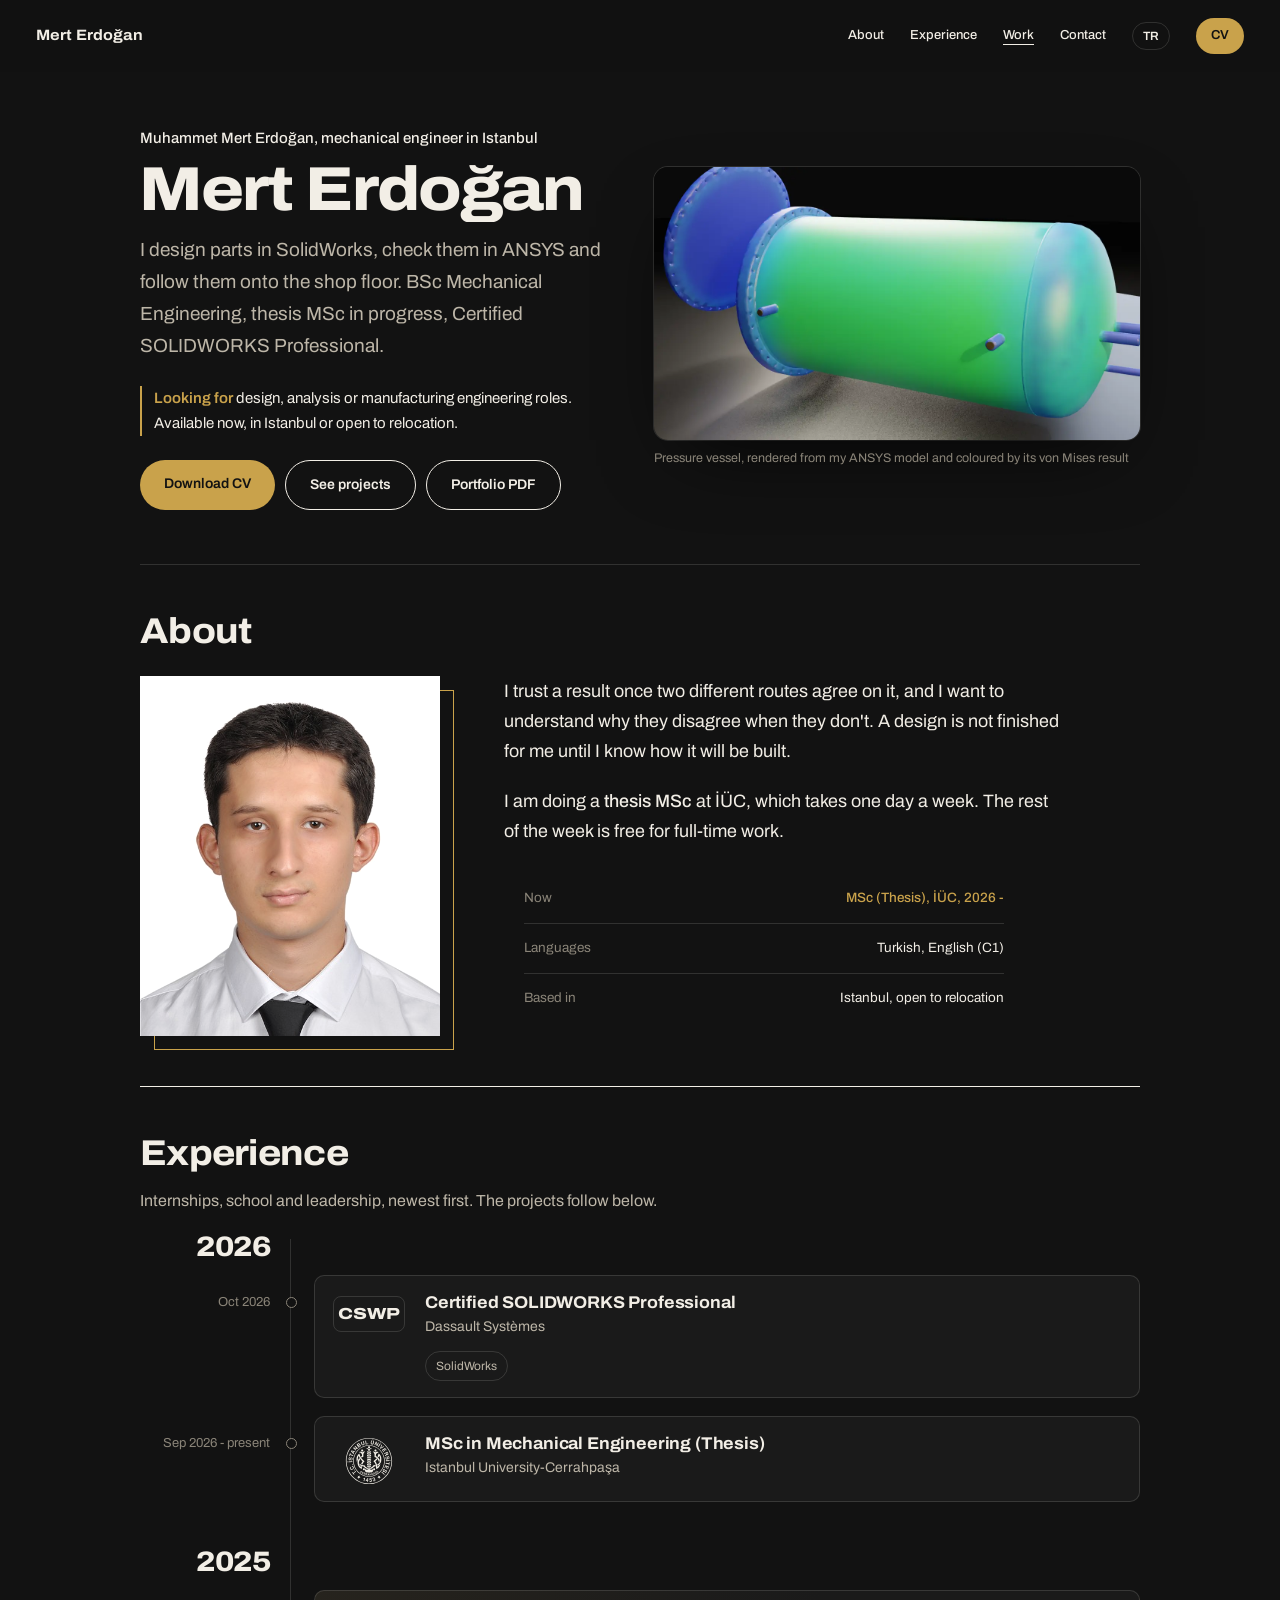
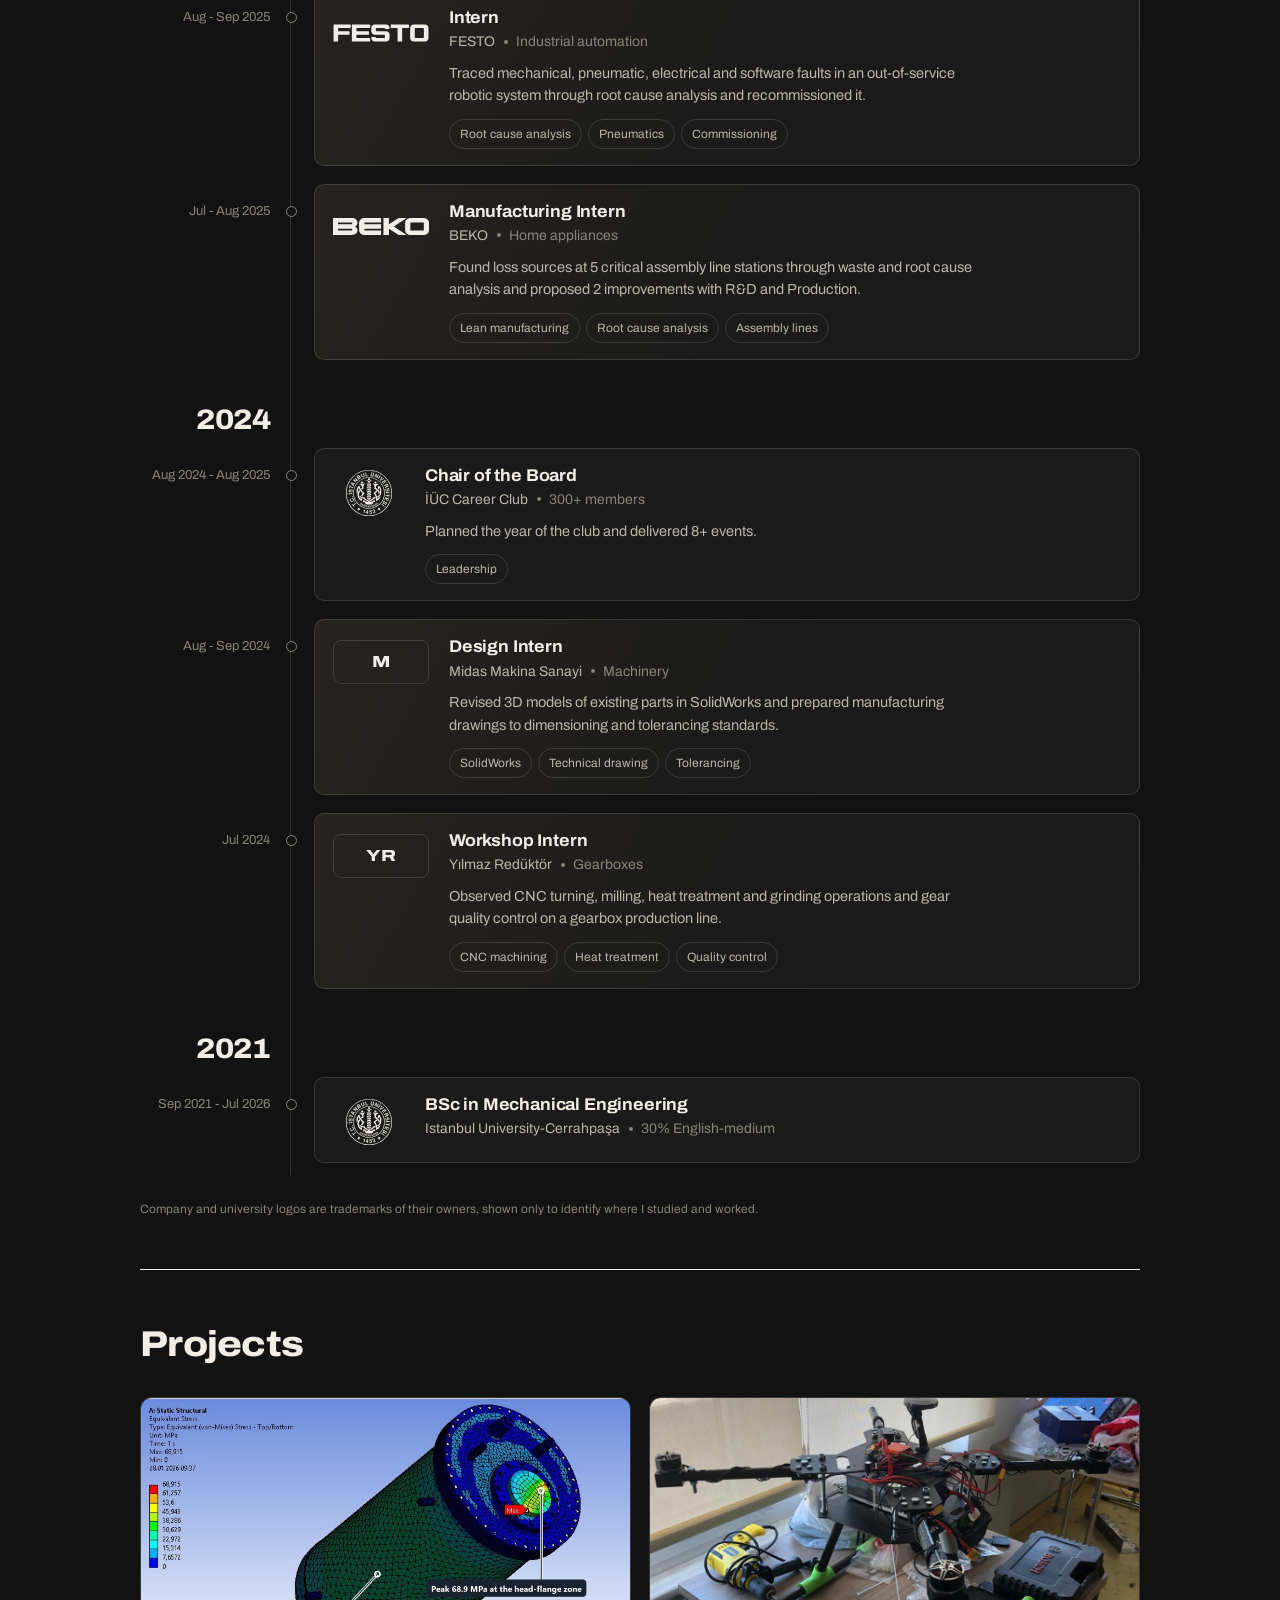
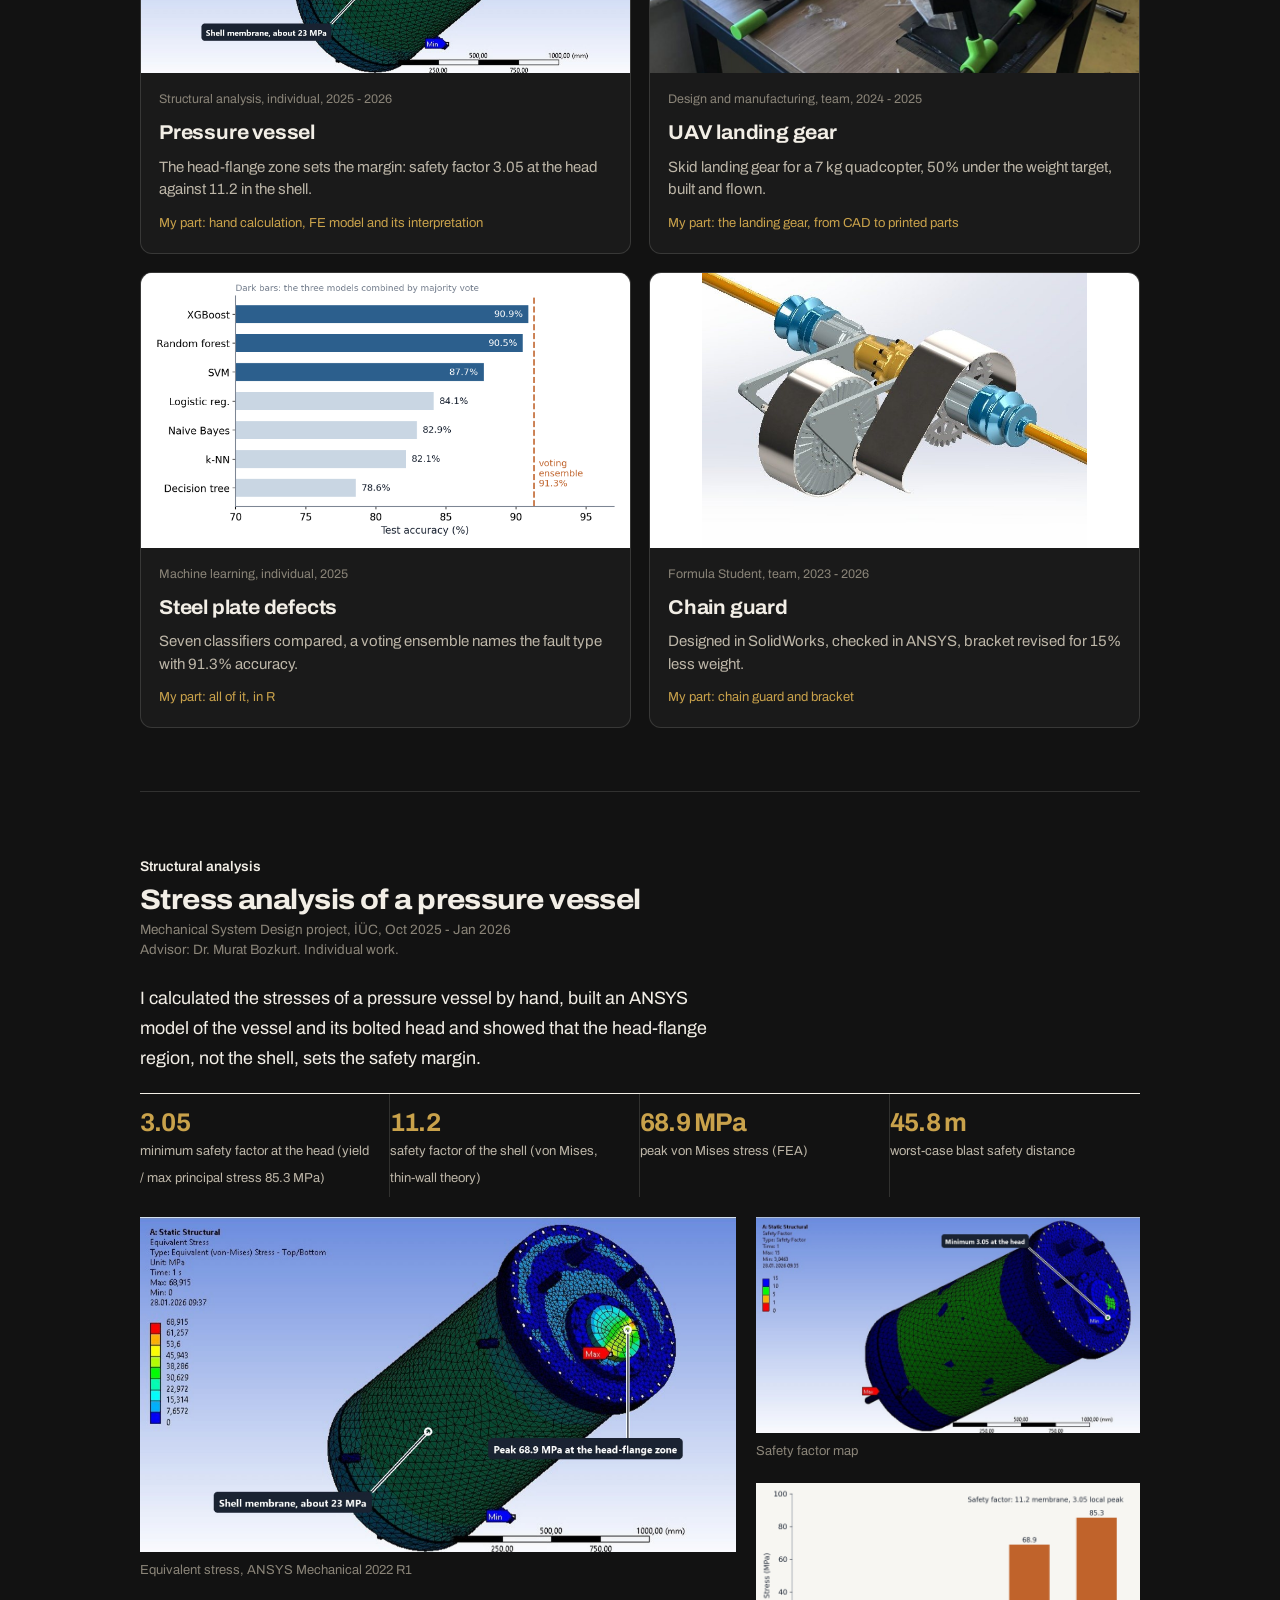
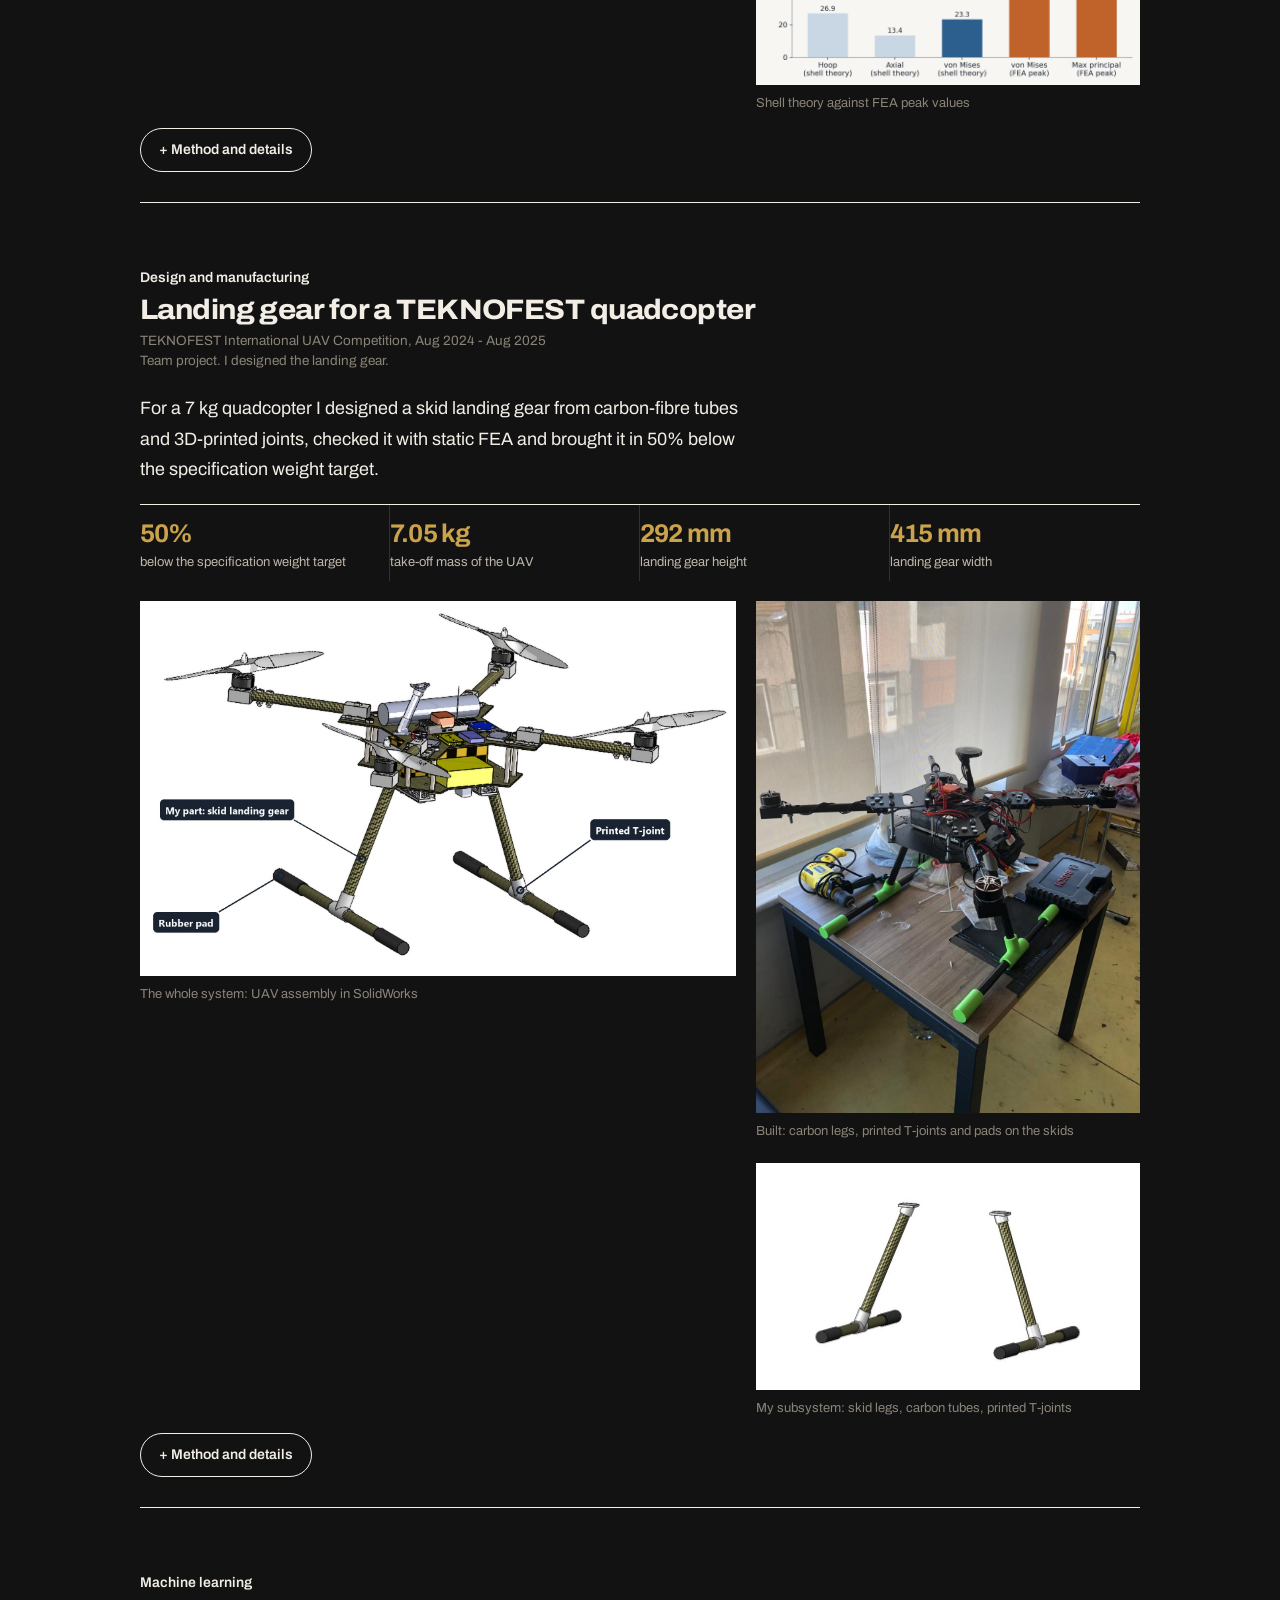
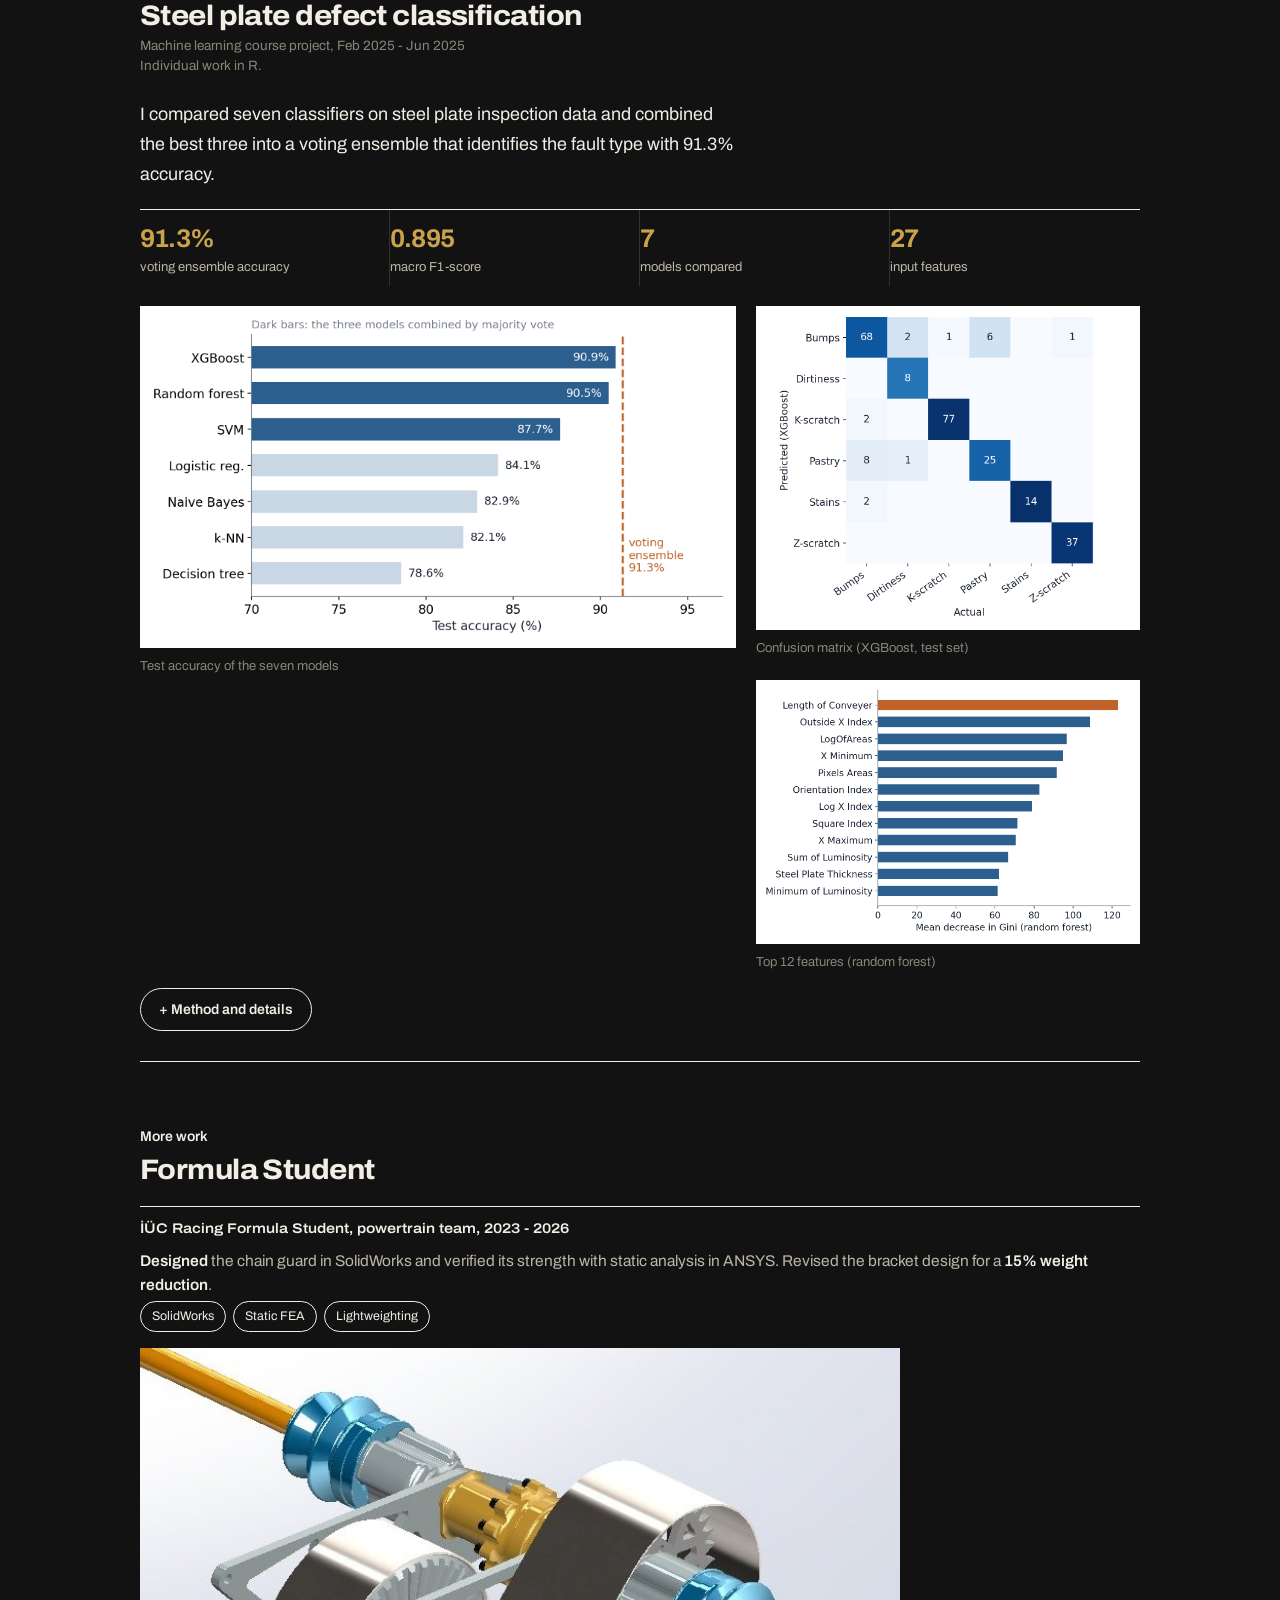
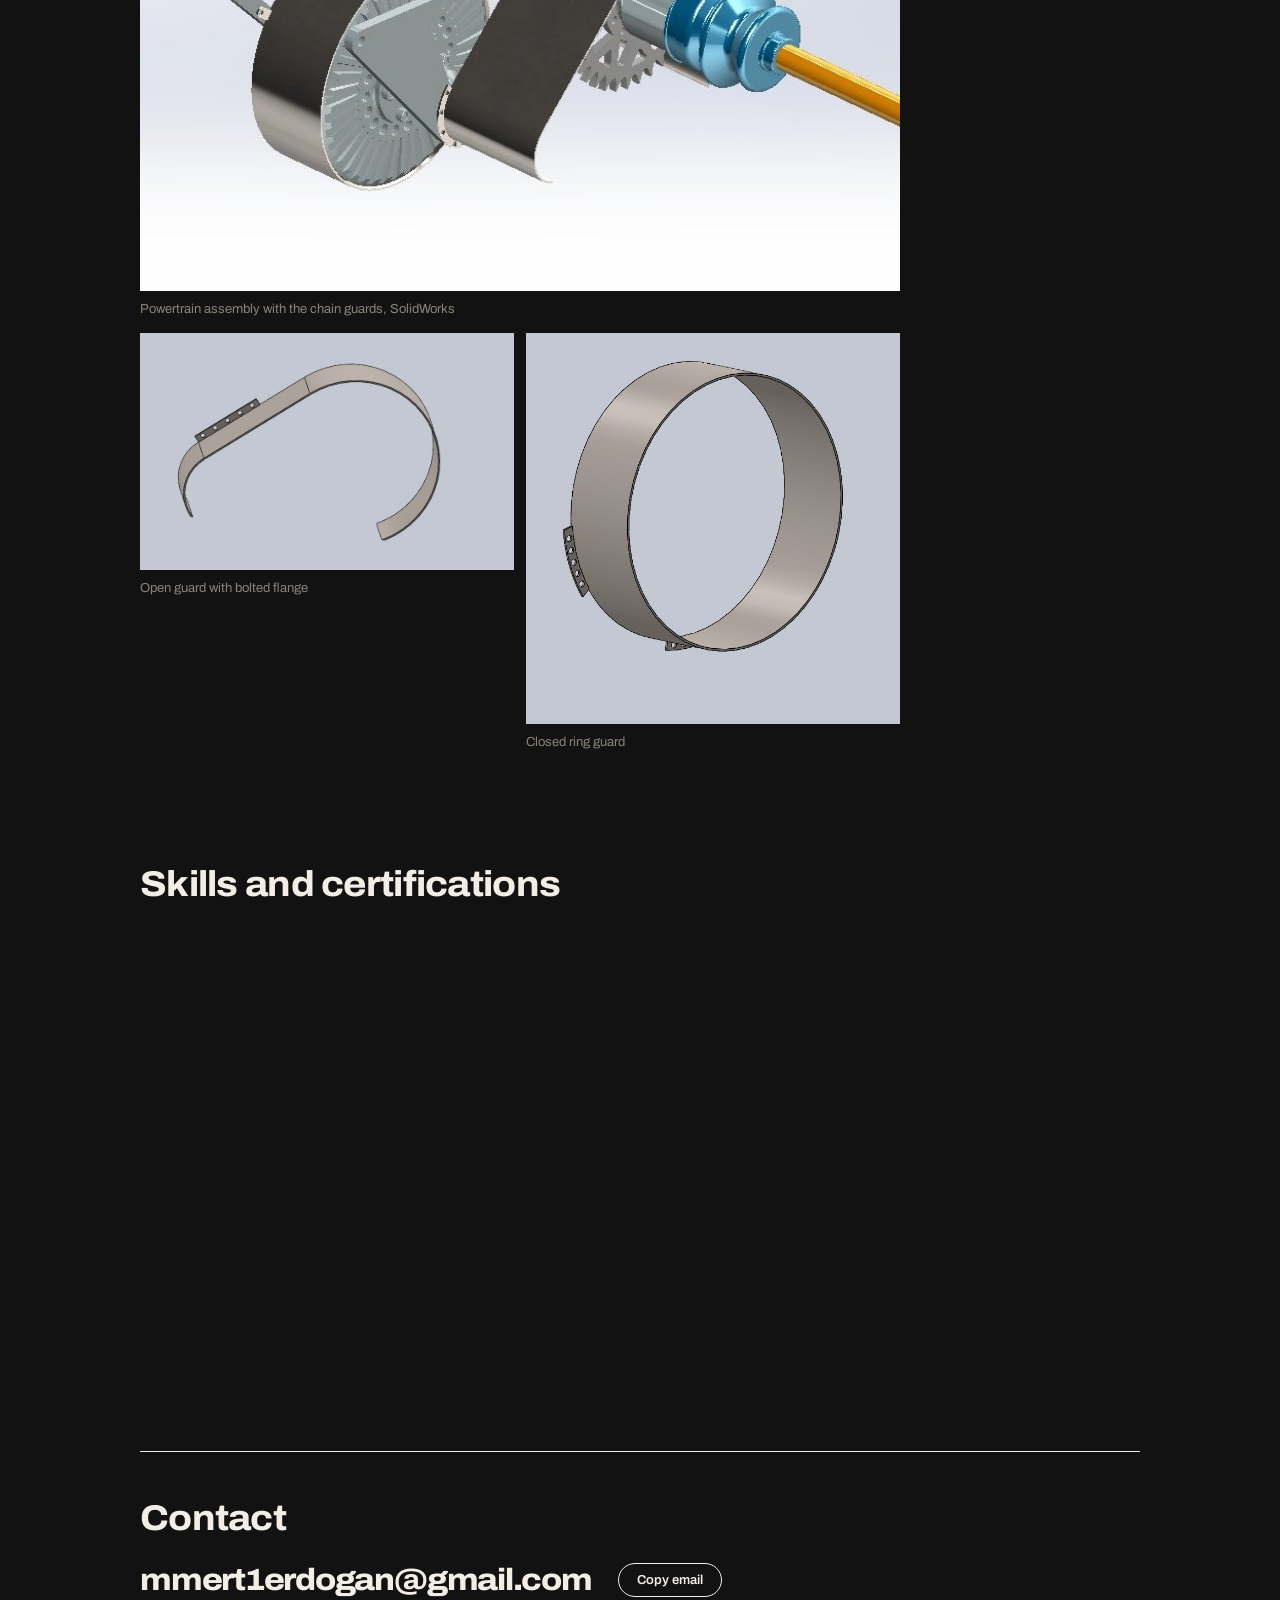
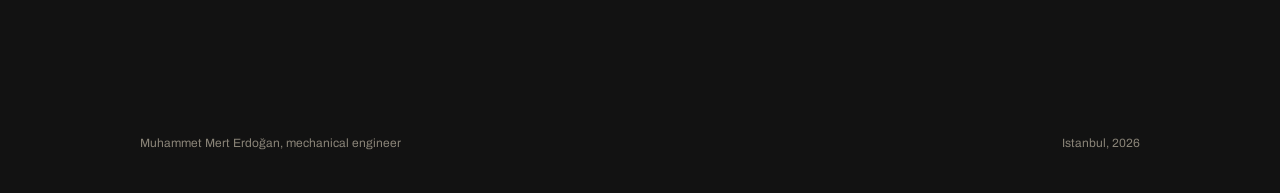
==== commit 41ceea53: "Remove the scroll scene; order: hero, About, Experience, projects Co-Authored-By: Claude Opus 5.5 <n" ====
--- a/index.html
+++ b/index.html
@@ -23,8 +23,8 @@
 <link rel="preconnect" href="https://fonts.googleapis.com">
 <link rel="preconnect" href="https://fonts.gstatic.com" crossorigin>
 <link href="https://fonts.googleapis.com/css2?family=Archivo:ital,wdth,wght@0,62..125,300..900;1,62..125,300..900&display=swap" rel="stylesheet">
-<link rel="stylesheet" href="assets/site.css?v=24">
-<link rel="stylesheet" href="assets/motion.css?v=24">
+<link rel="stylesheet" href="assets/site.css?v=25">
+<link rel="stylesheet" href="assets/motion.css?v=25">
 </head>
 <body>
 <a class="skip screen-only" href="#work">Skip to projects</a>
@@ -34,9 +34,9 @@
     <a class="nav__brand" href="#top">Mert Erdoğan</a>
     <button type="button" class="nav__menu" aria-expanded="false" aria-controls="navlinks">Menu</button>
     <nav class="nav__links" id="navlinks" aria-label="Sections">
+      <a class="lnk" href="#about">About</a>
+      <a class="lnk" href="#experience">Experience</a>
       <a class="lnk" href="#work">Work</a>
-      <a class="lnk" href="#experience">Experience</a>
-      <a class="lnk" href="#about">About</a>
       <a class="lnk" href="#contact">Contact</a>
     </nav>
     <a class="lang-switch" href="?lang=tr" hreflang="tr">TR</a>
@@ -60,7 +60,7 @@
     </div>
   </section>
 
-  <!-- Hero and project cards (screen) -->
+  <!-- Hero, About, Experience, project cards (screen) -->
   <div class="before screen-only">
   <section class="hero2" aria-label="Introduction">
     <div class="hero2__text">
@@ -79,6 +79,126 @@
       <img src="assets/img/hero-vessel.webp" width="1280" height="720" alt="Pressure vessel rendered from my ANSYS model, coloured by von Mises stress">
       <figcaption>Pressure vessel, rendered from my ANSYS model and coloured by its von Mises result</figcaption>
     </figure>
+  </section>
+
+  <section id="about" class="screen-only">
+    <h2>About</h2>
+    <div class="about about--photo">
+      <figure class="portrait"><img src="assets/img/profile.jpg" alt="Muhammet Mert Erdoğan" loading="lazy" width="500" height="600"></figure>
+      <div>
+        <p>I trust a result once two different routes agree on it, and I want to understand why they disagree when they don't.
+          A design is not finished for me until I know how it will be built.</p>
+        <p>I am doing a <strong>thesis MSc</strong> at İÜC, which takes one day a week. The rest of the week is free for full-time work.</p>
+        <dl class="facts">
+          <div><dt>Now</dt><dd><b>MSc (Thesis), İÜC, 2026 -</b></dd></div>
+          <div><dt>Languages</dt><dd>Turkish, English (C1)</dd></div>
+          <div><dt>Based in</dt><dd>Istanbul, open to relocation</dd></div>
+        </dl>
+      </div>
+    </div>
+  </section>
+
+  <section id="experience" class="screen-only">
+    <h2>Experience</h2>
+    <p class="tl__intro">Internships, school and leadership, newest first. The projects follow below.</p>
+    <ol class="tl">
+        <li class="tl__year" aria-hidden="true">2026</li>
+        <li class="tl__item" data-kind="edu" data-skills="SolidWorks">
+          <div class="tl__when">Oct 2026</div>
+          <div class="tl__card">
+            <span class="tl__logo tl__logo--mono" role="img" aria-label="CSWP">CSWP</span>
+            <div class="tl__body">
+              <h3>Certified SOLIDWORKS Professional</h3>
+              <p class="tl__org">Dassault Systèmes</p>
+              <div class="tl__chips"><span class="tag">SolidWorks</span></div>
+            </div>
+          </div>
+        </li>
+        <li class="tl__item" data-kind="edu" data-skills="">
+          <div class="tl__when">Sep 2026 - present</div>
+          <div class="tl__card">
+            <span class="tl__logo" style="--logo:url(/assets/img/logos/iuc-mask.svg)" role="img" aria-label="Istanbul University-Cerrahpaşa"></span>
+            <div class="tl__body">
+              <h3>MSc in Mechanical Engineering (Thesis)</h3>
+              <p class="tl__org">Istanbul University-Cerrahpaşa</p>
+            </div>
+          </div>
+        </li>
+        <li class="tl__year" aria-hidden="true">2025</li>
+        <li class="tl__item" data-kind="work" data-skills="Root cause analysis|Pneumatics|Commissioning">
+          <div class="tl__when">Aug - Sep 2025</div>
+          <div class="tl__card">
+            <span class="tl__logo" style="--logo:url(/assets/img/logos/festo.svg)" role="img" aria-label="FESTO"></span>
+            <div class="tl__body">
+              <h3>Intern</h3>
+              <p class="tl__org">FESTO <span>Industrial automation</span></p>
+              <p class="tl__text">Traced mechanical, pneumatic, electrical and software faults in an out-of-service robotic system through root cause analysis and recommissioned it.</p>
+              <div class="tl__chips"><span class="tag">Root cause analysis</span><span class="tag">Pneumatics</span><span class="tag">Commissioning</span></div>
+            </div>
+          </div>
+        </li>
+        <li class="tl__item" data-kind="work" data-skills="Lean manufacturing|Root cause analysis|Assembly lines">
+          <div class="tl__when">Jul - Aug 2025</div>
+          <div class="tl__card">
+            <span class="tl__logo" style="--logo:url(/assets/img/logos/beko.svg)" role="img" aria-label="BEKO"></span>
+            <div class="tl__body">
+              <h3>Manufacturing Intern</h3>
+              <p class="tl__org">BEKO <span>Home appliances</span></p>
+              <p class="tl__text">Found loss sources at 5 critical assembly line stations through waste and root cause analysis and proposed 2 improvements with R&amp;D and Production.</p>
+              <div class="tl__chips"><span class="tag">Lean manufacturing</span><span class="tag">Root cause analysis</span><span class="tag">Assembly lines</span></div>
+            </div>
+          </div>
+        </li>
+        <li class="tl__year" aria-hidden="true">2024</li>
+        <li class="tl__item" data-kind="edu" data-skills="Leadership">
+          <div class="tl__when">Aug 2024 - Aug 2025</div>
+          <div class="tl__card">
+            <span class="tl__logo" style="--logo:url(/assets/img/logos/iuc-mask.svg)" role="img" aria-label="İÜC"></span>
+            <div class="tl__body">
+              <h3>Chair of the Board</h3>
+              <p class="tl__org">İÜC Career Club <span>300+ members</span></p>
+              <p class="tl__text">Planned the year of the club and delivered 8+ events.</p>
+              <div class="tl__chips"><span class="tag">Leadership</span></div>
+            </div>
+          </div>
+        </li>
+        <li class="tl__item" data-kind="work" data-skills="SolidWorks|Technical drawing|Tolerancing">
+          <div class="tl__when">Aug - Sep 2024</div>
+          <div class="tl__card">
+            <span class="tl__logo tl__logo--mono" role="img" aria-label="Midas Makina Sanayi">M</span>
+            <div class="tl__body">
+              <h3>Design Intern</h3>
+              <p class="tl__org">Midas Makina Sanayi <span>Machinery</span></p>
+              <p class="tl__text">Revised 3D models of existing parts in SolidWorks and prepared manufacturing drawings to dimensioning and tolerancing standards.</p>
+              <div class="tl__chips"><span class="tag">SolidWorks</span><span class="tag">Technical drawing</span><span class="tag">Tolerancing</span></div>
+            </div>
+          </div>
+        </li>
+        <li class="tl__item" data-kind="work" data-skills="CNC machining|Heat treatment|Quality control">
+          <div class="tl__when">Jul 2024</div>
+          <div class="tl__card">
+            <span class="tl__logo tl__logo--mono" role="img" aria-label="Yılmaz Redüktör">YR</span>
+            <div class="tl__body">
+              <h3>Workshop Intern</h3>
+              <p class="tl__org">Yılmaz Redüktör <span>Gearboxes</span></p>
+              <p class="tl__text">Observed CNC turning, milling, heat treatment and grinding operations and gear quality control on a gearbox production line.</p>
+              <div class="tl__chips"><span class="tag">CNC machining</span><span class="tag">Heat treatment</span><span class="tag">Quality control</span></div>
+            </div>
+          </div>
+        </li>
+        <li class="tl__year" aria-hidden="true">2021</li>
+        <li class="tl__item" data-kind="edu" data-skills="">
+          <div class="tl__when">Sep 2021 - Jul 2026</div>
+          <div class="tl__card">
+            <span class="tl__logo" style="--logo:url(/assets/img/logos/iuc-mask.svg)" role="img" aria-label="Istanbul University-Cerrahpaşa"></span>
+            <div class="tl__body">
+              <h3>BSc in Mechanical Engineering</h3>
+              <p class="tl__org">Istanbul University-Cerrahpaşa <span>30% English-medium</span></p>
+            </div>
+          </div>
+        </li>
+    </ol>
+    <p class="tl__note">Company and university logos are trademarks of their owners, shown only to identify where I studied and worked.</p>
   </section>
 
   <section id="work" class="work" aria-labelledby="work-h">
@@ -126,16 +246,6 @@
   </div>
 
   <div class="after">
-  <section class="journey screen-only" aria-label="Pressure vessel, rendered from the ANSYS model">
-    <div class="seq" aria-hidden="true"><canvas class="seq__vessel"></canvas></div>
-    <div class="chap" data-id="pressure-vessel" data-at="0-1.01">
-      <p class="chap__k">From the ANSYS model</p>
-      <p class="chap__lead">Scroll: the bolted head lifts off, then the surface takes the colours of the von Mises result.</p>
-    </div>
-    <p class="journey__tag">Rendered in Blender from the mesh and results of my ANSYS model.</p>
-  </section>
-
-
   <!-- ═════════ 01 Pressure vessel ═════════ -->
   <div class="case-block" data-case="pv">
   <section class="sheet sheet--first" id="pressure-vessel">
@@ -354,126 +464,6 @@
   </section>
 
   <!-- ═════════ Screen-only sections ═════════ -->
-  <section id="experience" class="screen-only">
-    <h2>Experience</h2>
-    <p class="tl__intro">Internships, school and leadership, newest first. The projects are above.</p>
-    <ol class="tl">
-        <li class="tl__year" aria-hidden="true">2026</li>
-        <li class="tl__item" data-kind="edu" data-skills="SolidWorks">
-          <div class="tl__when">Oct 2026</div>
-          <div class="tl__card">
-            <span class="tl__logo tl__logo--mono" role="img" aria-label="CSWP">CSWP</span>
-            <div class="tl__body">
-              <h3>Certified SOLIDWORKS Professional</h3>
-              <p class="tl__org">Dassault Systèmes</p>
-              <div class="tl__chips"><span class="tag">SolidWorks</span></div>
-            </div>
-          </div>
-        </li>
-        <li class="tl__item" data-kind="edu" data-skills="">
-          <div class="tl__when">Sep 2026 - present</div>
-          <div class="tl__card">
-            <span class="tl__logo" style="--logo:url(/assets/img/logos/iuc-mask.svg)" role="img" aria-label="Istanbul University-Cerrahpaşa"></span>
-            <div class="tl__body">
-              <h3>MSc in Mechanical Engineering (Thesis)</h3>
-              <p class="tl__org">Istanbul University-Cerrahpaşa</p>
-            </div>
-          </div>
-        </li>
-        <li class="tl__year" aria-hidden="true">2025</li>
-        <li class="tl__item" data-kind="work" data-skills="Root cause analysis|Pneumatics|Commissioning">
-          <div class="tl__when">Aug - Sep 2025</div>
-          <div class="tl__card">
-            <span class="tl__logo" style="--logo:url(/assets/img/logos/festo.svg)" role="img" aria-label="FESTO"></span>
-            <div class="tl__body">
-              <h3>Intern</h3>
-              <p class="tl__org">FESTO <span>Industrial automation</span></p>
-              <p class="tl__text">Traced mechanical, pneumatic, electrical and software faults in an out-of-service robotic system through root cause analysis and recommissioned it.</p>
-              <div class="tl__chips"><span class="tag">Root cause analysis</span><span class="tag">Pneumatics</span><span class="tag">Commissioning</span></div>
-            </div>
-          </div>
-        </li>
-        <li class="tl__item" data-kind="work" data-skills="Lean manufacturing|Root cause analysis|Assembly lines">
-          <div class="tl__when">Jul - Aug 2025</div>
-          <div class="tl__card">
-            <span class="tl__logo" style="--logo:url(/assets/img/logos/beko.svg)" role="img" aria-label="BEKO"></span>
-            <div class="tl__body">
-              <h3>Manufacturing Intern</h3>
-              <p class="tl__org">BEKO <span>Home appliances</span></p>
-              <p class="tl__text">Found loss sources at 5 critical assembly line stations through waste and root cause analysis and proposed 2 improvements with R&amp;D and Production.</p>
-              <div class="tl__chips"><span class="tag">Lean manufacturing</span><span class="tag">Root cause analysis</span><span class="tag">Assembly lines</span></div>
-            </div>
-          </div>
-        </li>
-        <li class="tl__year" aria-hidden="true">2024</li>
-        <li class="tl__item" data-kind="edu" data-skills="Leadership">
-          <div class="tl__when">Aug 2024 - Aug 2025</div>
-          <div class="tl__card">
-            <span class="tl__logo" style="--logo:url(/assets/img/logos/iuc-mask.svg)" role="img" aria-label="İÜC"></span>
-            <div class="tl__body">
-              <h3>Chair of the Board</h3>
-              <p class="tl__org">İÜC Career Club <span>300+ members</span></p>
-              <p class="tl__text">Planned the year of the club and delivered 8+ events.</p>
-              <div class="tl__chips"><span class="tag">Leadership</span></div>
-            </div>
-          </div>
-        </li>
-        <li class="tl__item" data-kind="work" data-skills="SolidWorks|Technical drawing|Tolerancing">
-          <div class="tl__when">Aug - Sep 2024</div>
-          <div class="tl__card">
-            <span class="tl__logo tl__logo--mono" role="img" aria-label="Midas Makina Sanayi">M</span>
-            <div class="tl__body">
-              <h3>Design Intern</h3>
-              <p class="tl__org">Midas Makina Sanayi <span>Machinery</span></p>
-              <p class="tl__text">Revised 3D models of existing parts in SolidWorks and prepared manufacturing drawings to dimensioning and tolerancing standards.</p>
-              <div class="tl__chips"><span class="tag">SolidWorks</span><span class="tag">Technical drawing</span><span class="tag">Tolerancing</span></div>
-            </div>
-          </div>
-        </li>
-        <li class="tl__item" data-kind="work" data-skills="CNC machining|Heat treatment|Quality control">
-          <div class="tl__when">Jul 2024</div>
-          <div class="tl__card">
-            <span class="tl__logo tl__logo--mono" role="img" aria-label="Yılmaz Redüktör">YR</span>
-            <div class="tl__body">
-              <h3>Workshop Intern</h3>
-              <p class="tl__org">Yılmaz Redüktör <span>Gearboxes</span></p>
-              <p class="tl__text">Observed CNC turning, milling, heat treatment and grinding operations and gear quality control on a gearbox production line.</p>
-              <div class="tl__chips"><span class="tag">CNC machining</span><span class="tag">Heat treatment</span><span class="tag">Quality control</span></div>
-            </div>
-          </div>
-        </li>
-        <li class="tl__year" aria-hidden="true">2021</li>
-        <li class="tl__item" data-kind="edu" data-skills="">
-          <div class="tl__when">Sep 2021 - Jul 2026</div>
-          <div class="tl__card">
-            <span class="tl__logo" style="--logo:url(/assets/img/logos/iuc-mask.svg)" role="img" aria-label="Istanbul University-Cerrahpaşa"></span>
-            <div class="tl__body">
-              <h3>BSc in Mechanical Engineering</h3>
-              <p class="tl__org">Istanbul University-Cerrahpaşa <span>30% English-medium</span></p>
-            </div>
-          </div>
-        </li>
-    </ol>
-    <p class="tl__note">Company and university logos are trademarks of their owners, shown only to identify where I studied and worked.</p>
-  </section>
-
-  <section id="about" class="screen-only">
-    <h2>About</h2>
-    <div class="about about--photo">
-      <figure class="portrait"><img src="assets/img/profile.jpg" alt="Muhammet Mert Erdoğan" loading="lazy" width="500" height="600"></figure>
-      <div>
-        <p>I trust a result once two different routes agree on it, and I want to understand why they disagree when they don't.
-          A design is not finished for me until I know how it will be built.</p>
-        <p>I am doing a <strong>thesis MSc</strong> at İÜC, which takes one day a week. The rest of the week is free for full-time work.</p>
-        <dl class="facts">
-          <div><dt>Now</dt><dd><b>MSc (Thesis), İÜC, 2026 -</b></dd></div>
-          <div><dt>Languages</dt><dd>Turkish, English (C1)</dd></div>
-          <div><dt>Based in</dt><dd>Istanbul, open to relocation</dd></div>
-        </dl>
-      </div>
-    </div>
-  </section>
-
   <section id="skills" class="screen-only">
     <h2>Skills and certifications</h2>
     <div class="skills">
@@ -549,10 +539,9 @@
   }), { rootMargin: '-45% 0px -50% 0px' });
   ['work', 'experience', 'about', 'contact'].forEach(id => { const el = document.getElementById(id); if (el) io.observe(el); });
 </script>
-<script src="assets/i18n.js?v=5"></script>
-<script src="assets/motion.js?v=24"></script>
+<script src="assets/i18n.js?v=6"></script>
+<script src="assets/motion.js?v=25"></script>
 <script src="assets/analytics.js?v=3"></script>
 <script data-goatcounter="https://mmerterdogan.goatcounter.com/count" async src="https://gc.zgo.at/count.js"></script>
-<script src="assets/sequence.js?v=4"></script>
 </body>
 </html>
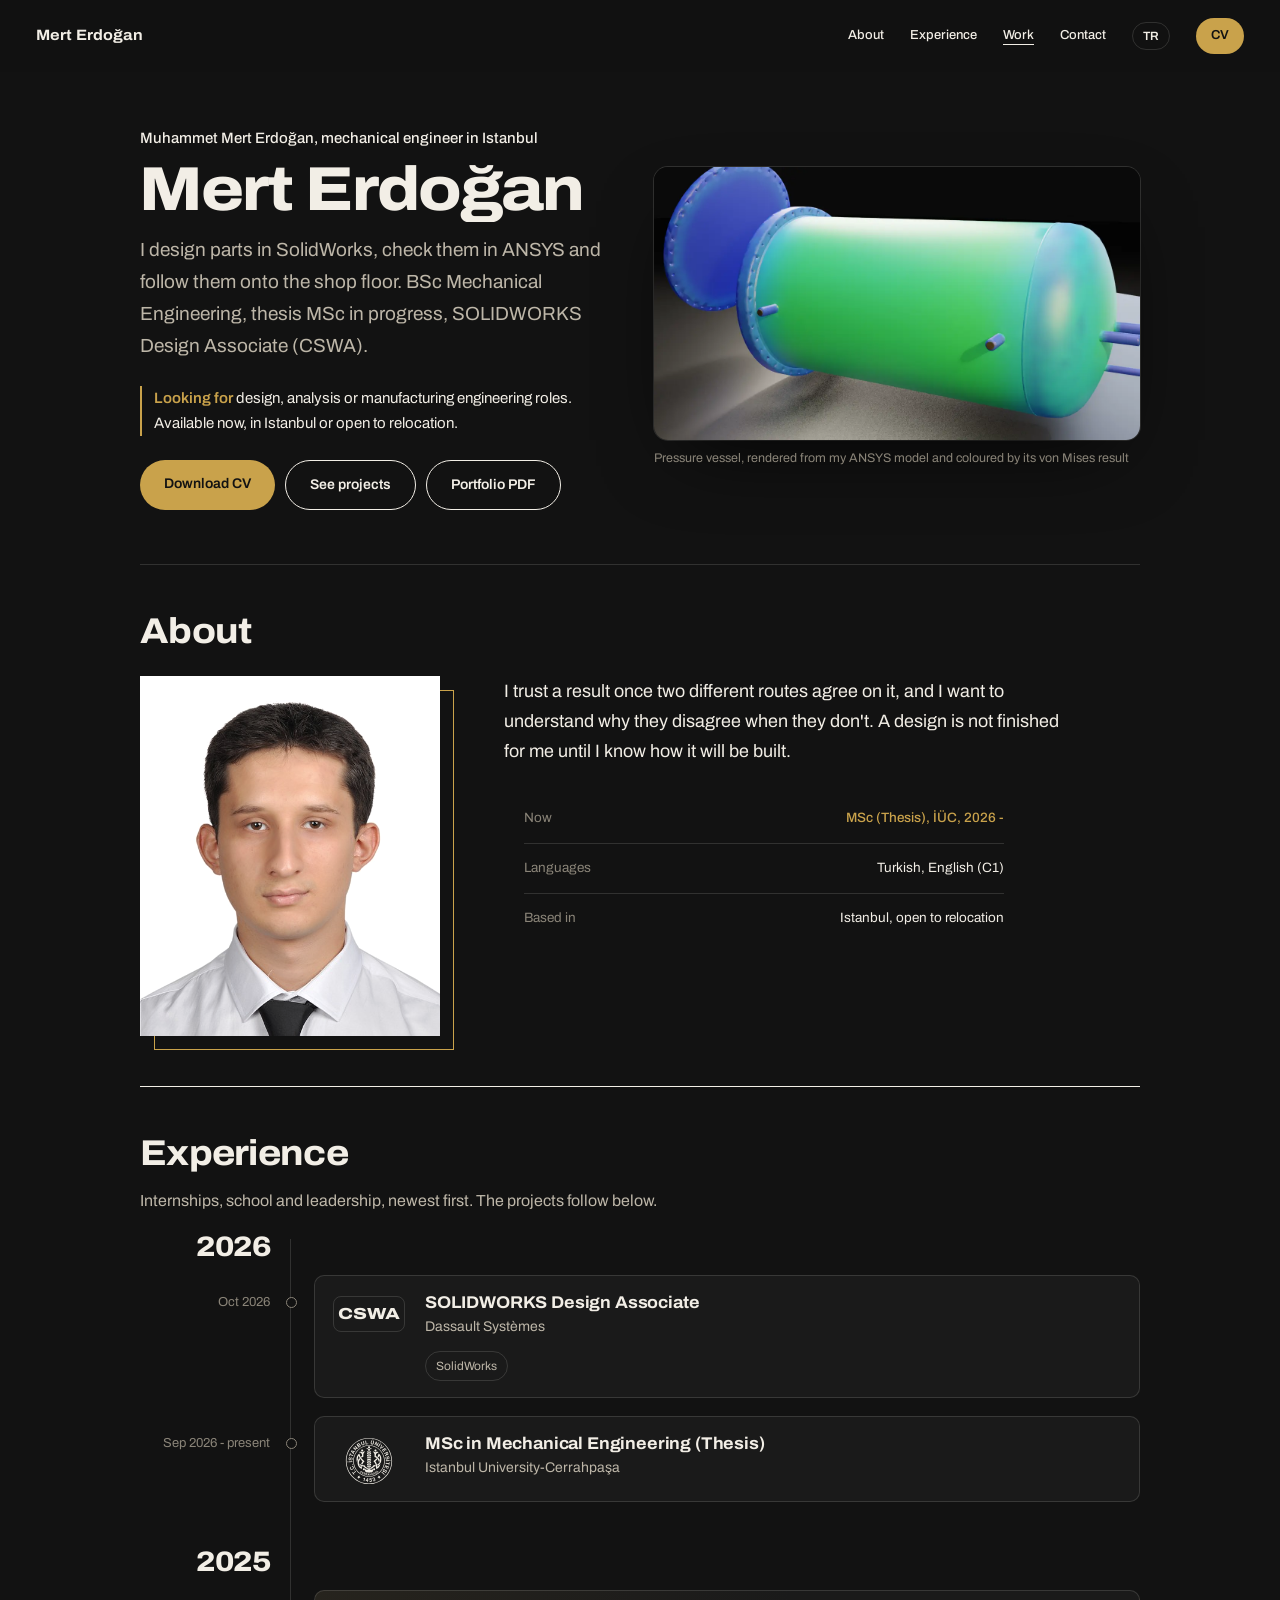
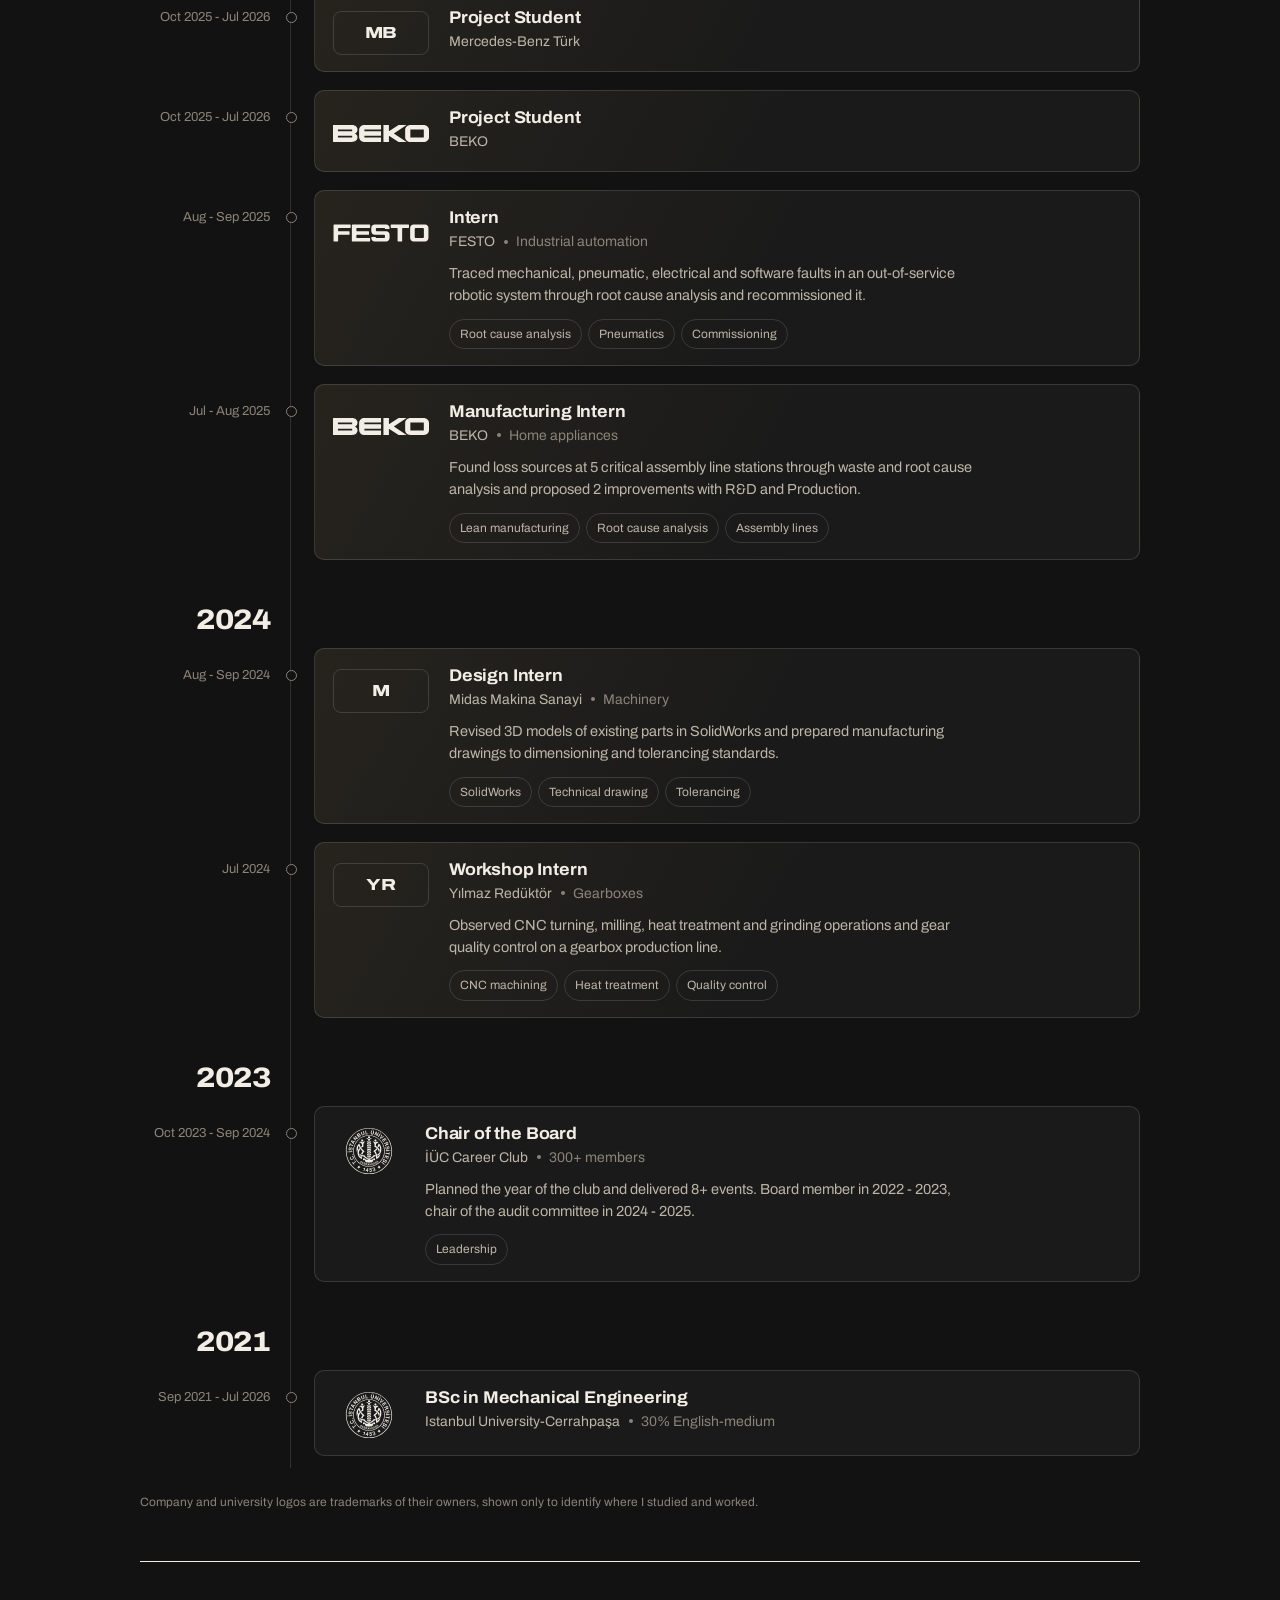
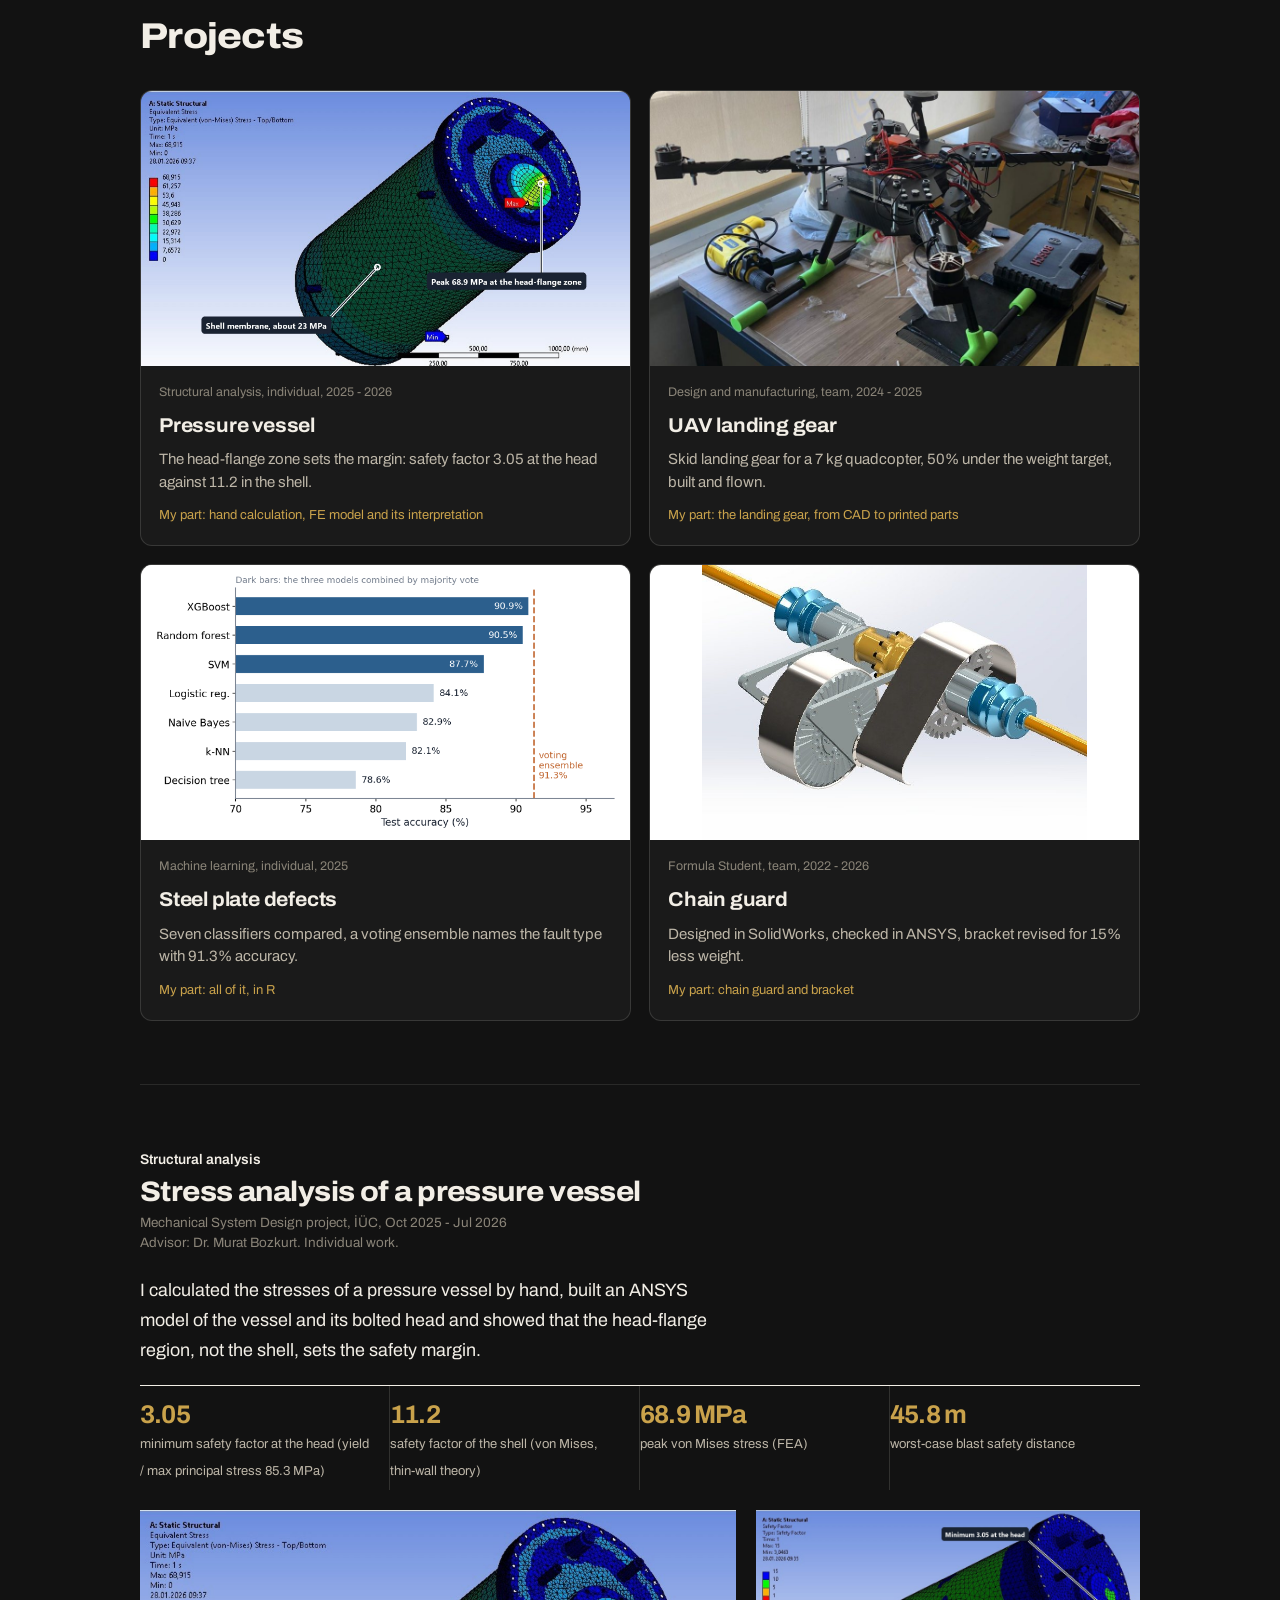
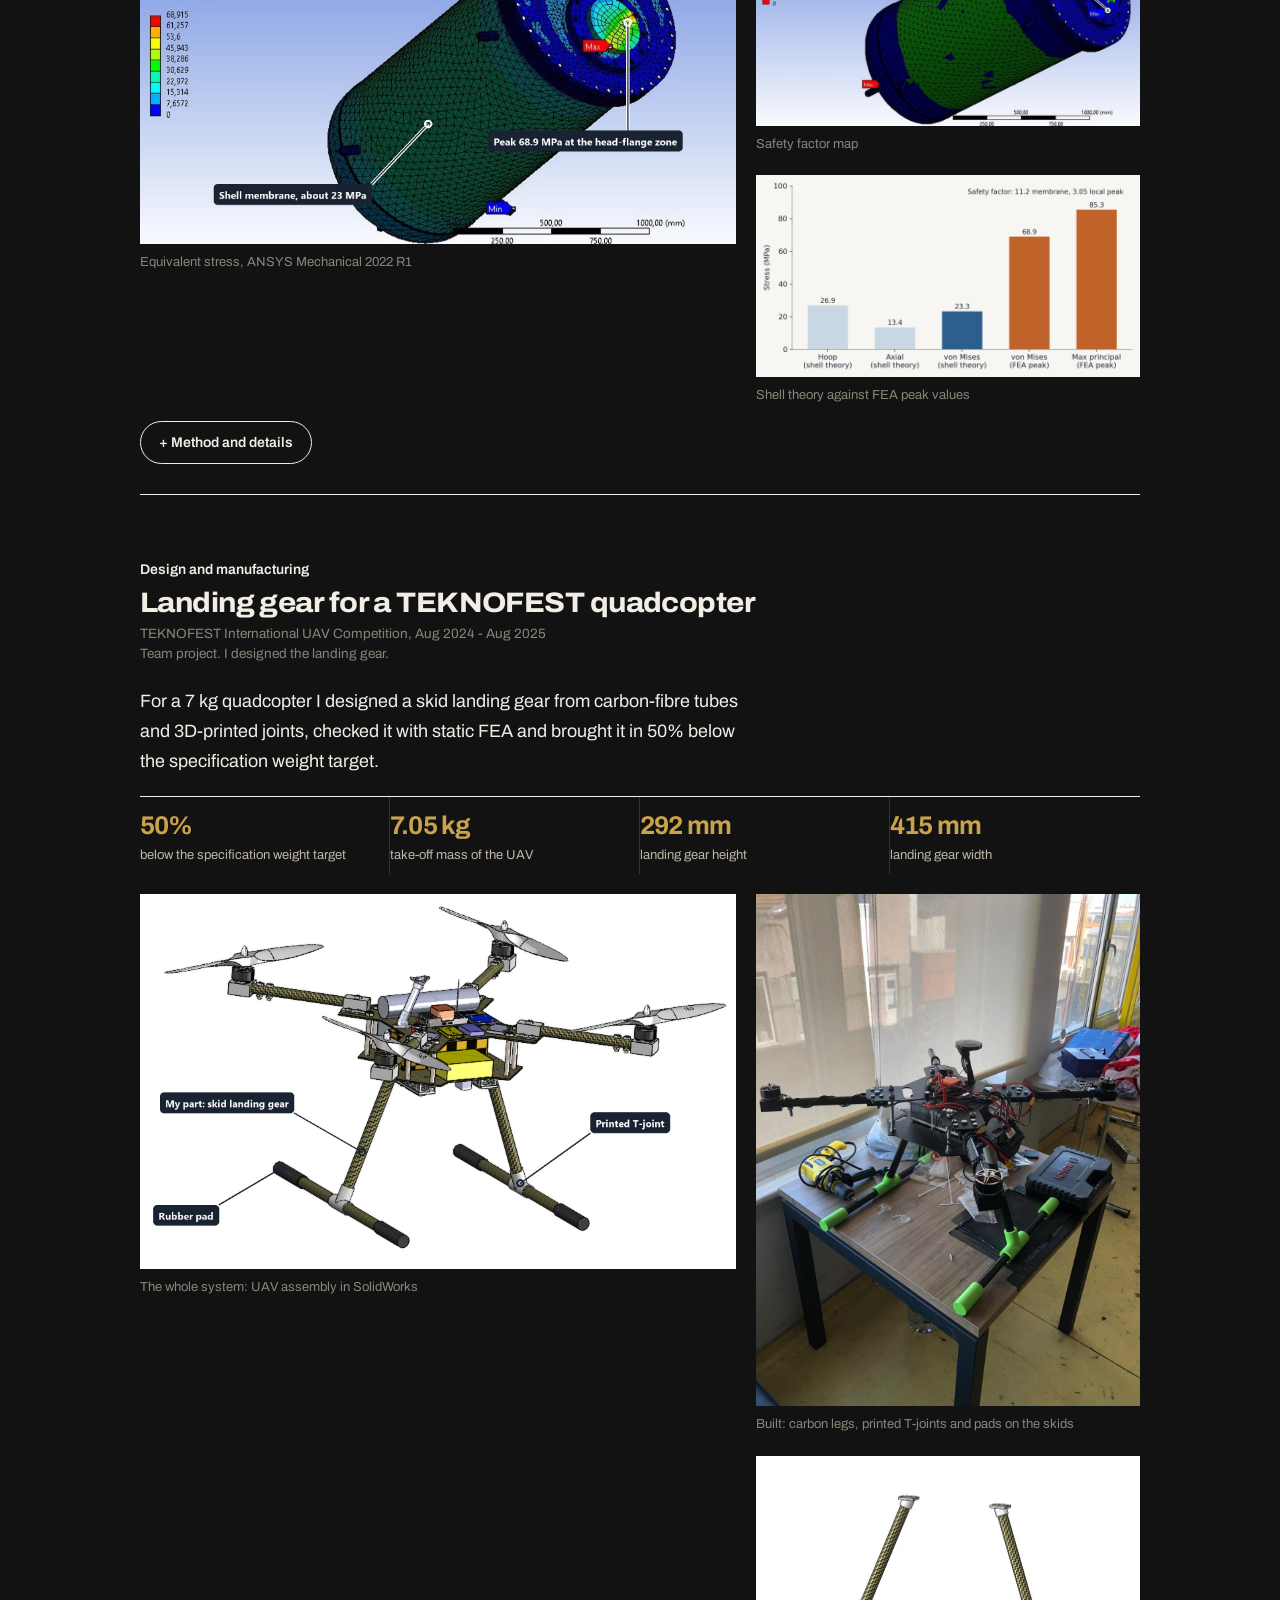
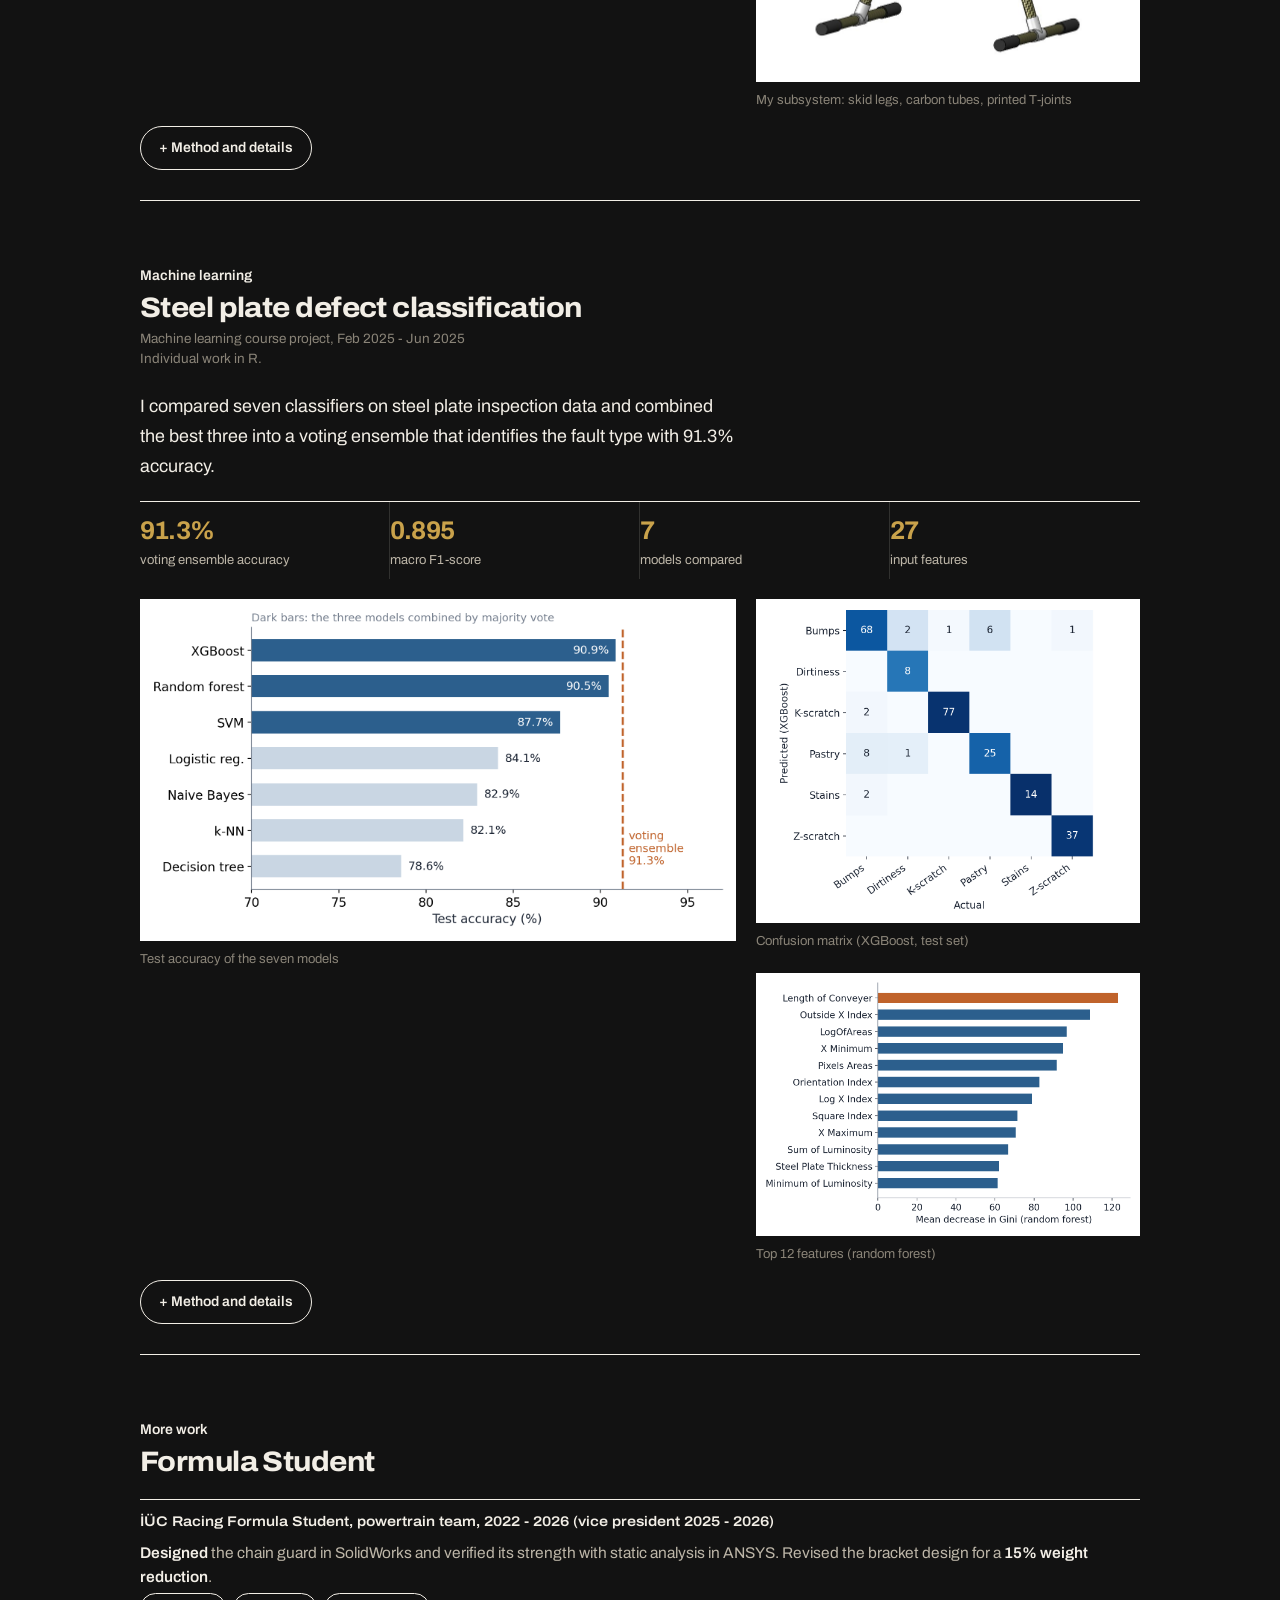
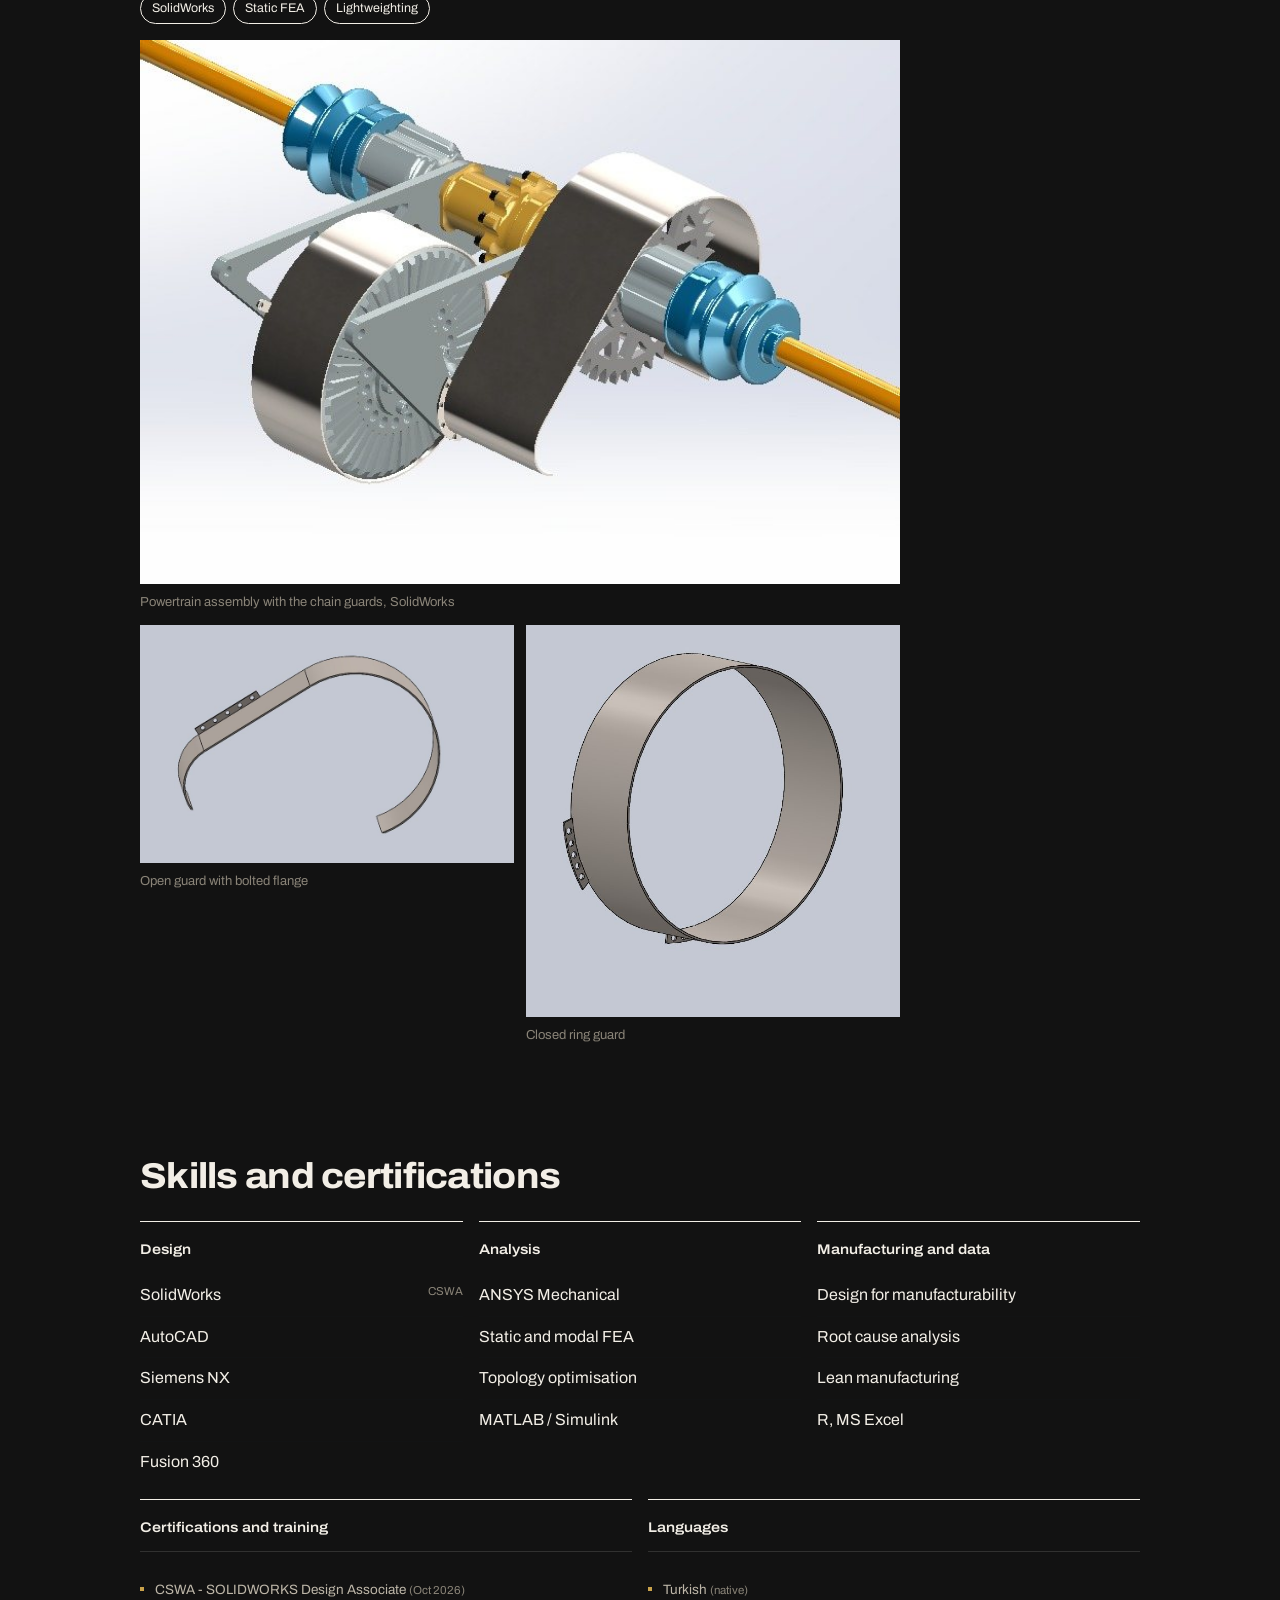
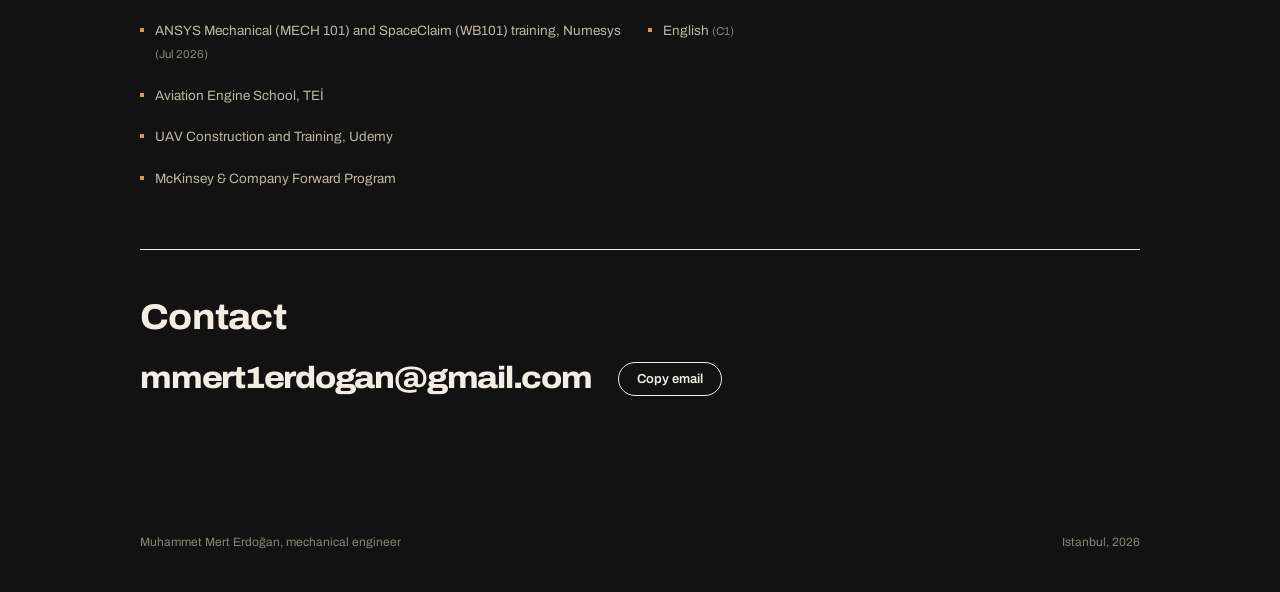
==== commit 8b438f60: "CSWA instead of CSWP, corrected dates, project student entries Certificate is CSWA (SOLIDWORKS Desig" ====
--- a/index.html
+++ b/index.html
@@ -19,7 +19,7 @@
 <meta property="og:type" content="profile" />
 <meta property="og:url" content="https://mmerterdogan.github.io/" />
 <meta name="twitter:card" content="summary_large_image" />
-<script type="application/ld+json">{"@context": "https://schema.org", "@type": "Person", "name": "Muhammet Mert Erdoğan", "alternateName": "Mert Erdoğan", "jobTitle": "Mechanical Engineer", "url": "https://mmerterdogan.github.io/", "image": "https://mmerterdogan.github.io/assets/img/profile.jpg", "email": "mailto:mmert1erdogan@gmail.com", "sameAs": ["https://www.linkedin.com/in/mmerterdogan/"], "address": {"@type": "PostalAddress", "addressLocality": "Istanbul", "addressCountry": "TR"}, "alumniOf": {"@type": "CollegeOrUniversity", "name": "Istanbul University-Cerrahpaşa"}, "knowsAbout": ["Mechanical design", "SolidWorks", "Finite element analysis", "ANSYS Mechanical", "Design for manufacturing", "3D printing"], "hasCredential": {"@type": "EducationalOccupationalCredential", "name": "CSWP - Certified SOLIDWORKS Professional"}}</script>
+<script type="application/ld+json">{"@context": "https://schema.org", "@type": "Person", "name": "Muhammet Mert Erdoğan", "alternateName": "Mert Erdoğan", "jobTitle": "Mechanical Engineer", "url": "https://mmerterdogan.github.io/", "image": "https://mmerterdogan.github.io/assets/img/profile.jpg", "email": "mailto:mmert1erdogan@gmail.com", "sameAs": ["https://www.linkedin.com/in/mmerterdogan/"], "address": {"@type": "PostalAddress", "addressLocality": "Istanbul", "addressCountry": "TR"}, "alumniOf": {"@type": "CollegeOrUniversity", "name": "Istanbul University-Cerrahpaşa"}, "knowsAbout": ["Mechanical design", "SolidWorks", "Finite element analysis", "ANSYS Mechanical", "Design for manufacturing", "3D printing"], "hasCredential": {"@type": "EducationalOccupationalCredential", "name": "CSWA - SOLIDWORKS Design Associate"}}</script>
 <link rel="preconnect" href="https://fonts.googleapis.com">
 <link rel="preconnect" href="https://fonts.gstatic.com" crossorigin>
 <link href="https://fonts.googleapis.com/css2?family=Archivo:ital,wdth,wght@0,62..125,300..900;1,62..125,300..900&display=swap" rel="stylesheet">
@@ -52,7 +52,7 @@
     <p class="kicker">Engineering portfolio, 2026</p>
     <p class="cover__name">Muhammet Mert Erdoğan</p>
     <p class="sub">Mechanical engineer working on design, structural analysis and manufacturing. BSc Mechanical Engineering,
-      thesis MSc in progress at Istanbul University-Cerrahpaşa. Certified SOLIDWORKS Professional (CSWP).</p>
+      thesis MSc in progress at Istanbul University-Cerrahpaşa. SOLIDWORKS Design Associate (CSWA).</p>
     <div class="contact">
       <a href="mailto:mmert1erdogan@gmail.com">mmert1erdogan@gmail.com</a>
       <a href="https://www.linkedin.com/in/mmerterdogan/">linkedin.com/in/mmerterdogan</a>
@@ -67,7 +67,7 @@
       <p class="hx__role">Muhammet Mert Erdoğan, mechanical engineer in Istanbul</p>
       <h1 class="hx__name split" aria-label="Mert Erdoğan"><span class="ln">Mert Erdoğan</span></h1>
       <p class="hx__lead">I design parts in SolidWorks, check them in ANSYS and follow them onto the shop floor.
-        BSc Mechanical Engineering, thesis MSc in progress, Certified SOLIDWORKS Professional.</p>
+        BSc Mechanical Engineering, thesis MSc in progress, SOLIDWORKS Design Associate (CSWA).</p>
       <p class="hx__seek"><b>Looking for</b> design, analysis or manufacturing engineering roles. Available now, in Istanbul or open to relocation.</p>
       <div class="hx__cta">
         <a class="btn btn--solid cv-link" href="Muhammet_Mert_Erdogan_CV.pdf" target="_blank" rel="noopener">Download CV</a>
@@ -88,7 +88,6 @@
       <div>
         <p>I trust a result once two different routes agree on it, and I want to understand why they disagree when they don't.
           A design is not finished for me until I know how it will be built.</p>
-        <p>I am doing a <strong>thesis MSc</strong> at İÜC, which takes one day a week. The rest of the week is free for full-time work.</p>
         <dl class="facts">
           <div><dt>Now</dt><dd><b>MSc (Thesis), İÜC, 2026 -</b></dd></div>
           <div><dt>Languages</dt><dd>Turkish, English (C1)</dd></div>
@@ -106,9 +105,9 @@
         <li class="tl__item" data-kind="edu" data-skills="SolidWorks">
           <div class="tl__when">Oct 2026</div>
           <div class="tl__card">
-            <span class="tl__logo tl__logo--mono" role="img" aria-label="CSWP">CSWP</span>
-            <div class="tl__body">
-              <h3>Certified SOLIDWORKS Professional</h3>
+            <span class="tl__logo tl__logo--mono" role="img" aria-label="CSWA">CSWA</span>
+            <div class="tl__body">
+              <h3>SOLIDWORKS Design Associate</h3>
               <p class="tl__org">Dassault Systèmes</p>
               <div class="tl__chips"><span class="tag">SolidWorks</span></div>
             </div>
@@ -125,6 +124,26 @@
           </div>
         </li>
         <li class="tl__year" aria-hidden="true">2025</li>
+        <li class="tl__item" data-kind="work" data-skills="">
+          <div class="tl__when">Oct 2025 - Jul 2026</div>
+          <div class="tl__card">
+            <span class="tl__logo tl__logo--mono" role="img" aria-label="Mercedes-Benz Türk">MB</span>
+            <div class="tl__body">
+              <h3>Project Student</h3>
+              <p class="tl__org">Mercedes-Benz Türk</p>
+            </div>
+          </div>
+        </li>
+        <li class="tl__item" data-kind="work" data-skills="">
+          <div class="tl__when">Oct 2025 - Jul 2026</div>
+          <div class="tl__card">
+            <span class="tl__logo" style="--logo:url(/assets/img/logos/beko.svg)" role="img" aria-label="BEKO"></span>
+            <div class="tl__body">
+              <h3>Project Student</h3>
+              <p class="tl__org">BEKO</p>
+            </div>
+          </div>
+        </li>
         <li class="tl__item" data-kind="work" data-skills="Root cause analysis|Pneumatics|Commissioning">
           <div class="tl__when">Aug - Sep 2025</div>
           <div class="tl__card">
@@ -150,18 +169,6 @@
           </div>
         </li>
         <li class="tl__year" aria-hidden="true">2024</li>
-        <li class="tl__item" data-kind="edu" data-skills="Leadership">
-          <div class="tl__when">Aug 2024 - Aug 2025</div>
-          <div class="tl__card">
-            <span class="tl__logo" style="--logo:url(/assets/img/logos/iuc-mask.svg)" role="img" aria-label="İÜC"></span>
-            <div class="tl__body">
-              <h3>Chair of the Board</h3>
-              <p class="tl__org">İÜC Career Club <span>300+ members</span></p>
-              <p class="tl__text">Planned the year of the club and delivered 8+ events.</p>
-              <div class="tl__chips"><span class="tag">Leadership</span></div>
-            </div>
-          </div>
-        </li>
         <li class="tl__item" data-kind="work" data-skills="SolidWorks|Technical drawing|Tolerancing">
           <div class="tl__when">Aug - Sep 2024</div>
           <div class="tl__card">
@@ -183,6 +190,19 @@
               <p class="tl__org">Yılmaz Redüktör <span>Gearboxes</span></p>
               <p class="tl__text">Observed CNC turning, milling, heat treatment and grinding operations and gear quality control on a gearbox production line.</p>
               <div class="tl__chips"><span class="tag">CNC machining</span><span class="tag">Heat treatment</span><span class="tag">Quality control</span></div>
+            </div>
+          </div>
+        </li>
+        <li class="tl__year" aria-hidden="true">2023</li>
+        <li class="tl__item" data-kind="edu" data-skills="Leadership">
+          <div class="tl__when">Oct 2023 - Sep 2024</div>
+          <div class="tl__card">
+            <span class="tl__logo" style="--logo:url(/assets/img/logos/iuc-mask.svg)" role="img" aria-label="İÜC"></span>
+            <div class="tl__body">
+              <h3>Chair of the Board</h3>
+              <p class="tl__org">İÜC Career Club <span>300+ members</span></p>
+              <p class="tl__text">Planned the year of the club and delivered 8+ events. Board member in 2022 - 2023, chair of the audit committee in 2024 - 2025.</p>
+              <div class="tl__chips"><span class="tag">Leadership</span></div>
             </div>
           </div>
         </li>
@@ -234,7 +254,7 @@
       <a class="card" href="#more" data-case="formula-student">
         <span class="card__img card__img--white"><img loading="lazy" decoding="async" src="assets/img/fs/powertrain.jpg" alt=""></span>
         <span class="card__body">
-          <span class="card__k">Formula Student, team, 2023 - 2026</span>
+          <span class="card__k">Formula Student, team, 2022 - 2026</span>
           <span class="card__t">Chain guard</span>
           <span class="card__r">Designed in SolidWorks, checked in ANSYS, bracket revised for 15% less weight.</span>
           <span class="card__me">My part: chain guard and bracket</span>
@@ -251,7 +271,7 @@
   <section class="sheet sheet--first" id="pressure-vessel">
     <div class="sheet__head">
       <div><p class="kicker">Structural analysis</p><h2>Stress analysis of a pressure vessel</h2></div>
-      <div class="meta">Mechanical System Design project, İÜC, Oct 2025 - Jan 2026<br>Advisor: Dr. Murat Bozkurt. Individual work.</div>
+      <div class="meta">Mechanical System Design project, İÜC, Oct 2025 - Jul 2026<br>Advisor: Dr. Murat Bozkurt. Individual work.</div>
     </div>
     <p class="lead">I calculated the stresses of a pressure vessel by hand, built an ANSYS model of the vessel and its bolted head and showed that the head-flange region, not the shell, sets the safety margin.</p>
     <div class="kpis">
@@ -435,7 +455,7 @@
     <div class="sheet__head"><div><p class="kicker">More work</p><h2>Formula Student</h2></div></div>
     <div class="duo duo--even">
       <div class="points">
-        <h3>İÜC Racing Formula Student, powertrain team, 2023 - 2026</h3>
+        <h3>İÜC Racing Formula Student, powertrain team, 2022 - 2026 (vice president 2025 - 2026)</h3>
         <p><strong>Designed</strong> the chain guard in SolidWorks and verified its strength with static analysis in ANSYS. Revised the bracket design for a <strong>15% weight reduction</strong>.</p>
         <div class="skills-bar"><span>SolidWorks</span><span>Static FEA</span><span>Lightweighting</span></div>
         <figure class="fig fs-fig"><div class="frame"><img loading="lazy" decoding="async" src="assets/img/fs/powertrain.jpg" alt="Powertrain assembly with sprockets and chain guards"></div>
@@ -456,7 +476,7 @@
           <li><strong>Yılmaz Redüktör</strong>, workshop, 2024: machining, heat treatment and gear quality control on site.</li>
         </ul>
         <h3>Skills</h3>
-        <p>SolidWorks (CSWP), ANSYS Mechanical, AutoCAD, Siemens NX, CATIA, Fusion 360, MATLAB/Simulink, R, MS Excel. Static and modal FEA, topology optimisation, GD&amp;T, design for manufacturability, injection moulding and sheet metal design, root cause analysis, lean manufacturing.</p>
+        <p>SolidWorks (CSWA), ANSYS Mechanical, AutoCAD, Siemens NX, CATIA, Fusion 360, MATLAB/Simulink, R, MS Excel. Static and modal FEA, topology optimisation, GD&amp;T, design for manufacturability, injection moulding and sheet metal design, root cause analysis, lean manufacturing.</p>
         <h3>Contact</h3>
         <p>mmert1erdogan@gmail.com<br>linkedin.com/in/mmerterdogan<br>mmerterdogan.github.io</p>
       </div>
@@ -467,7 +487,7 @@
   <section id="skills" class="screen-only">
     <h2>Skills and certifications</h2>
     <div class="skills">
-      <div><h3>Design</h3><ul><li>SolidWorks <span>CSWP</span></li><li>AutoCAD</li><li>Siemens NX</li><li>CATIA</li><li>Fusion 360</li></ul></div>
+      <div><h3>Design</h3><ul><li>SolidWorks <span>CSWA</span></li><li>AutoCAD</li><li>Siemens NX</li><li>CATIA</li><li>Fusion 360</li></ul></div>
       <div><h3>Analysis</h3><ul><li>ANSYS Mechanical</li><li>Static and modal FEA</li><li>Topology optimisation</li><li>MATLAB / Simulink</li></ul></div>
       <div><h3>Manufacturing and data</h3><ul><li>Design for manufacturability</li><li>Root cause analysis</li><li>Lean manufacturing</li><li>R, MS Excel</li></ul></div>
     </div>
@@ -475,8 +495,10 @@
       <div>
         <h3>Certifications and training</h3>
         <ul class="certs">
-          <li>CSWP - Certified SOLIDWORKS Professional <em>(Oct 2026)</em></li>
-          <li>UAV Design and Build Training - TEİ Aviation Engine Schools</li>
+          <li>CSWA - SOLIDWORKS Design Associate <em>(Oct 2026)</em></li>
+          <li>ANSYS Mechanical (MECH 101) and SpaceClaim (WB101) training, Numesys <em>(Jul 2026)</em></li>
+          <li>Aviation Engine School, TEİ</li>
+          <li>UAV Construction and Training, Udemy</li>
           <li>McKinsey &amp; Company Forward Program</li>
         </ul>
       </div>
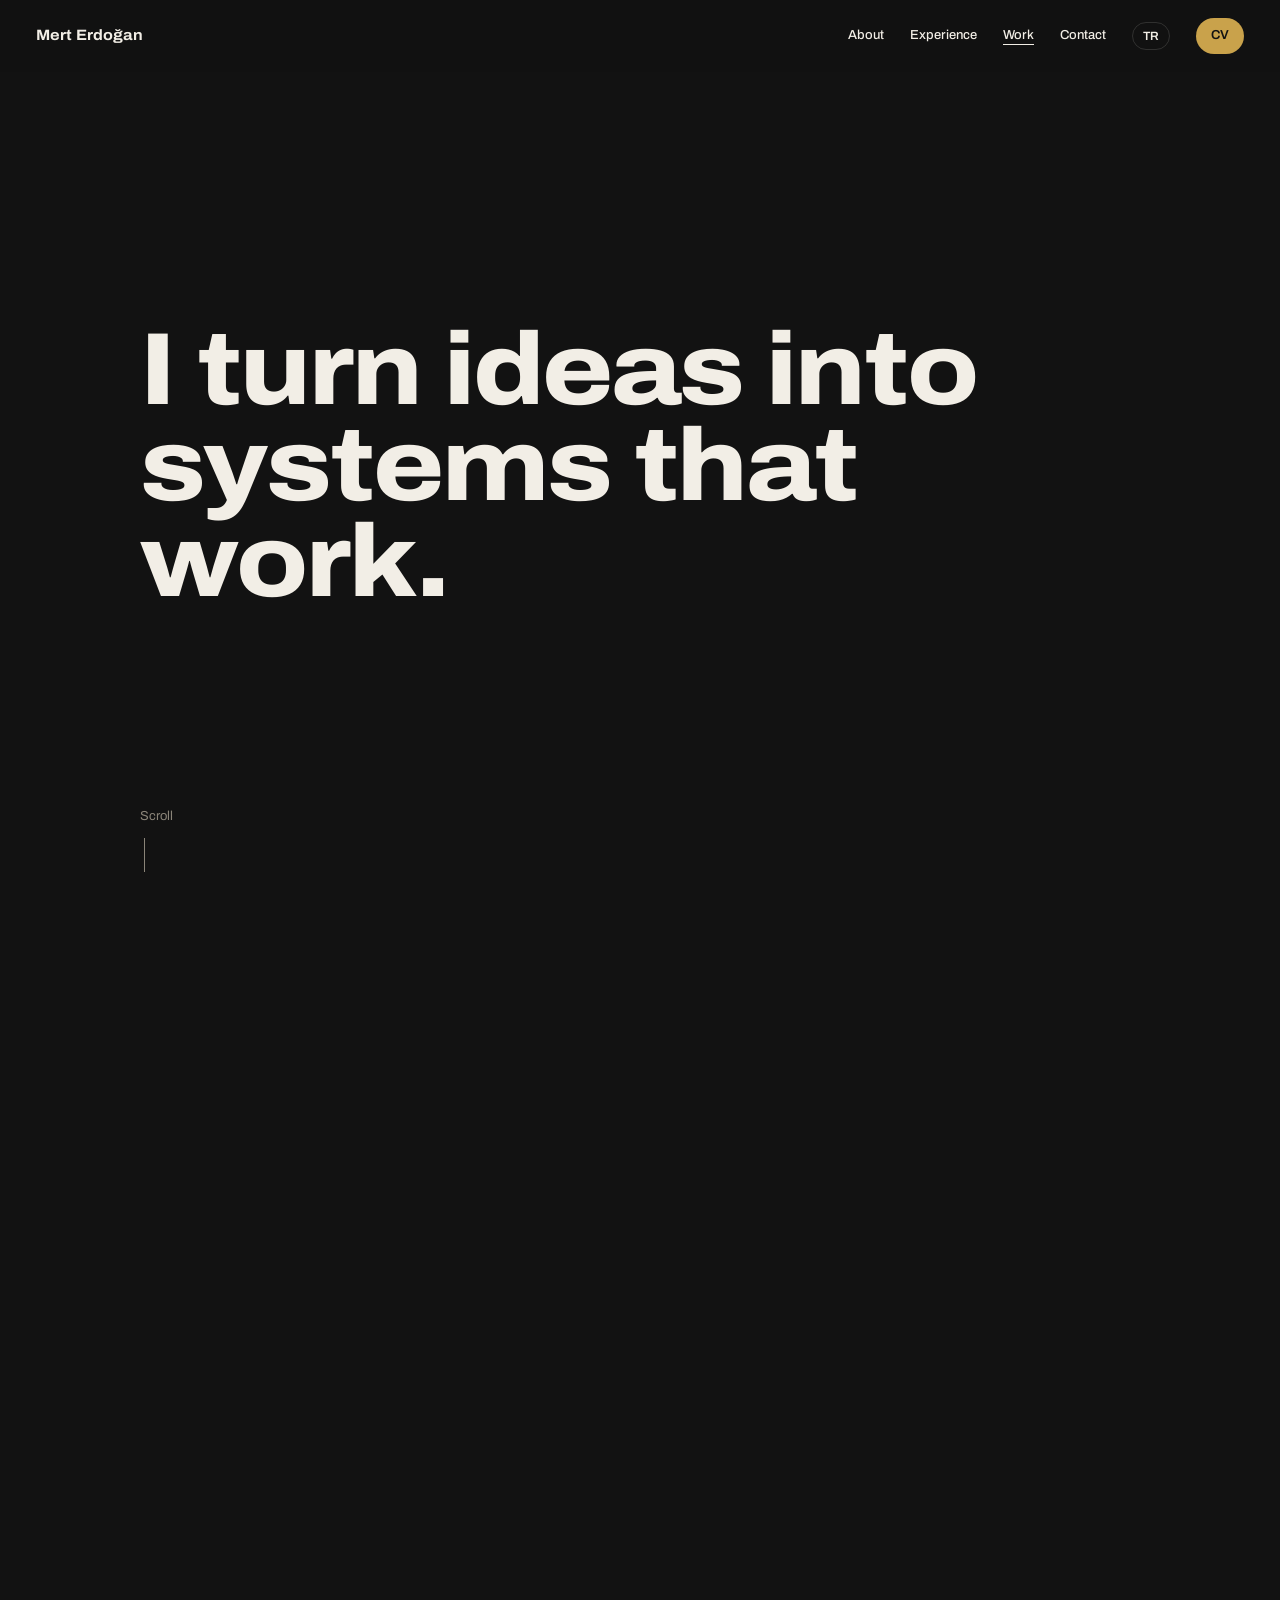
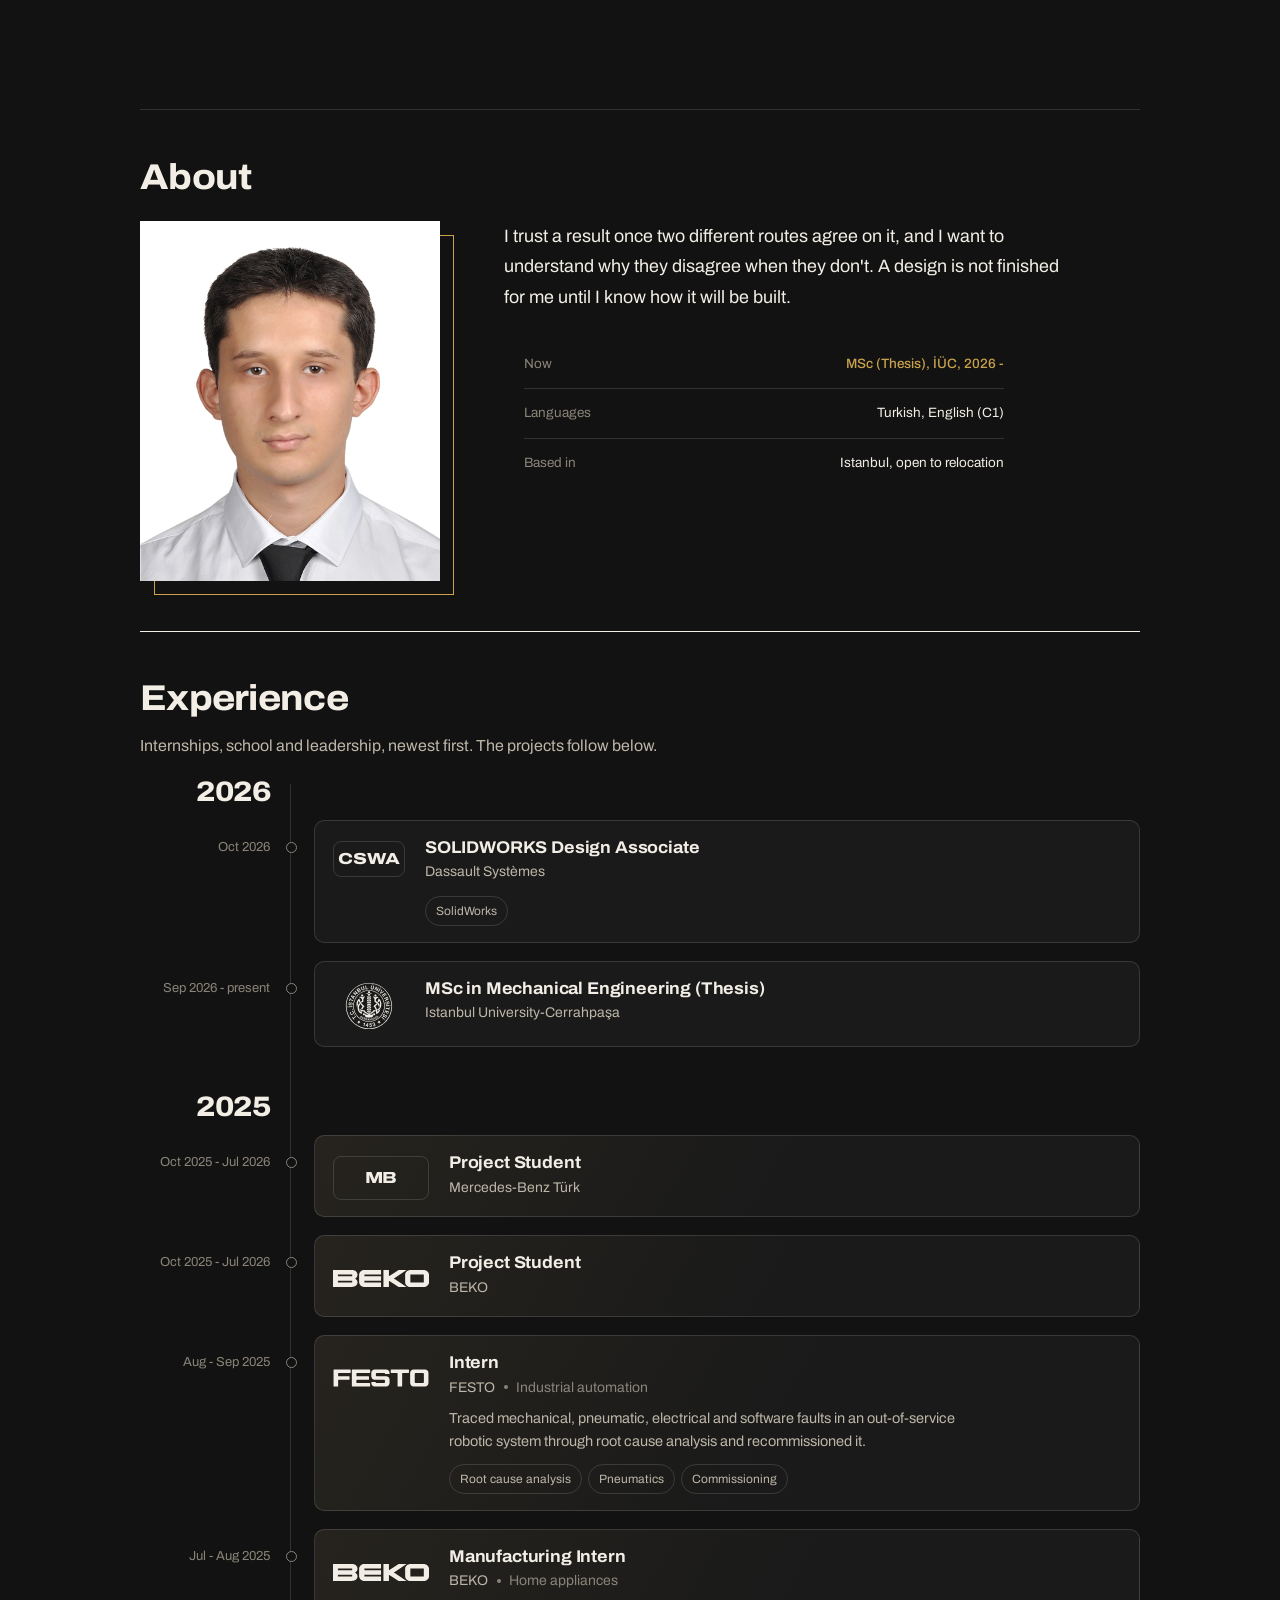
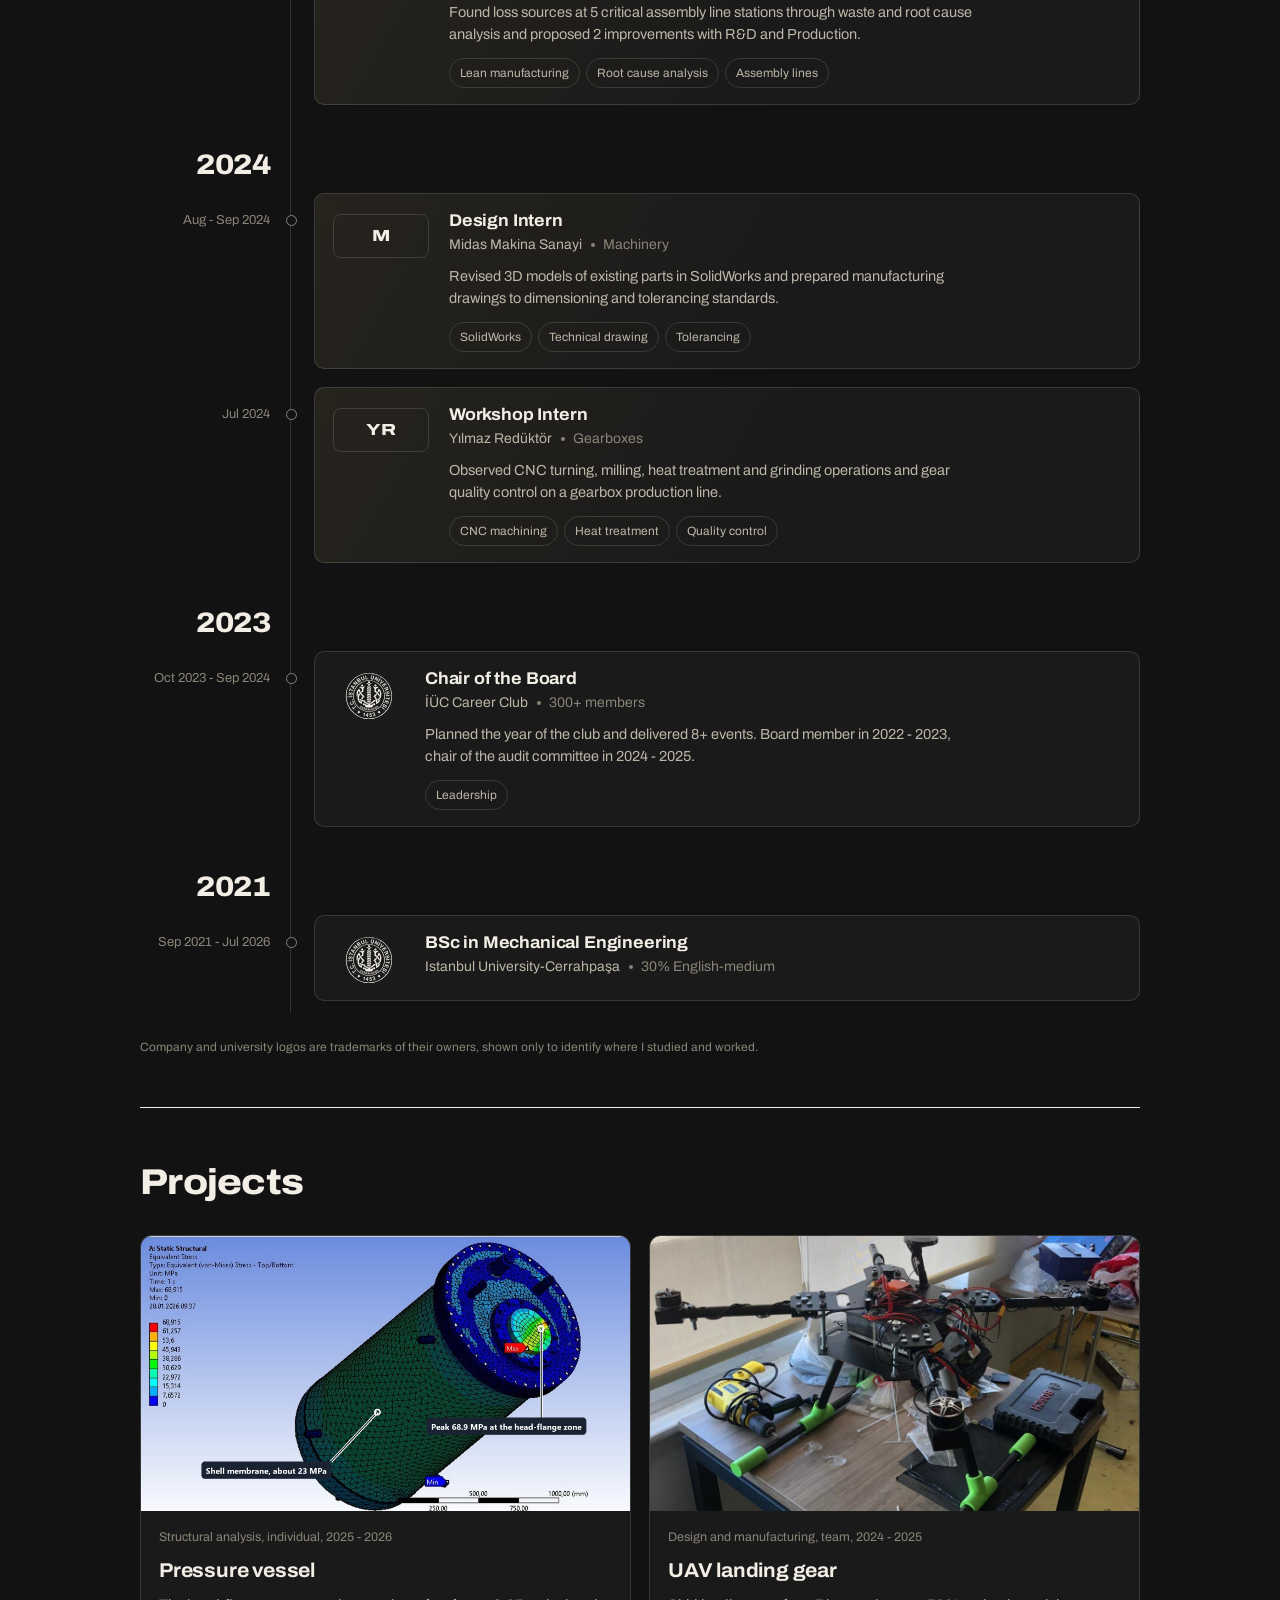
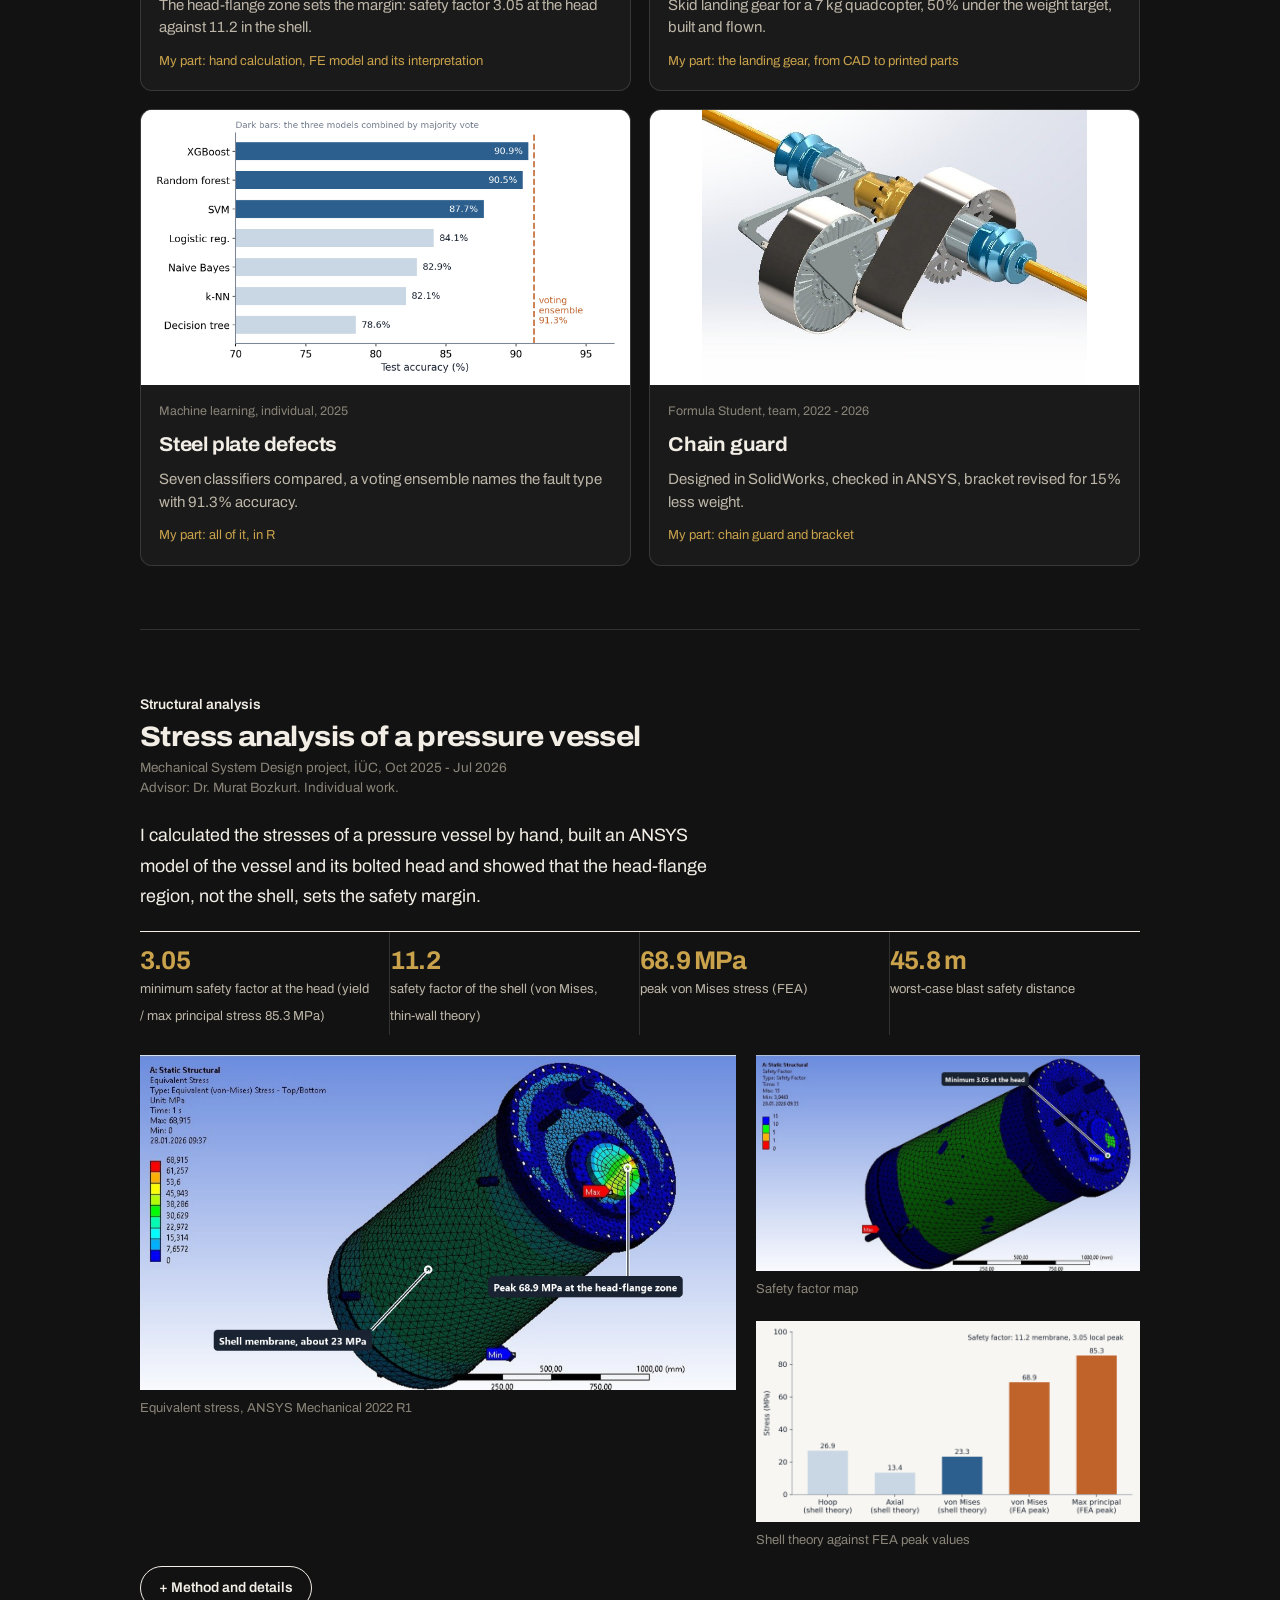
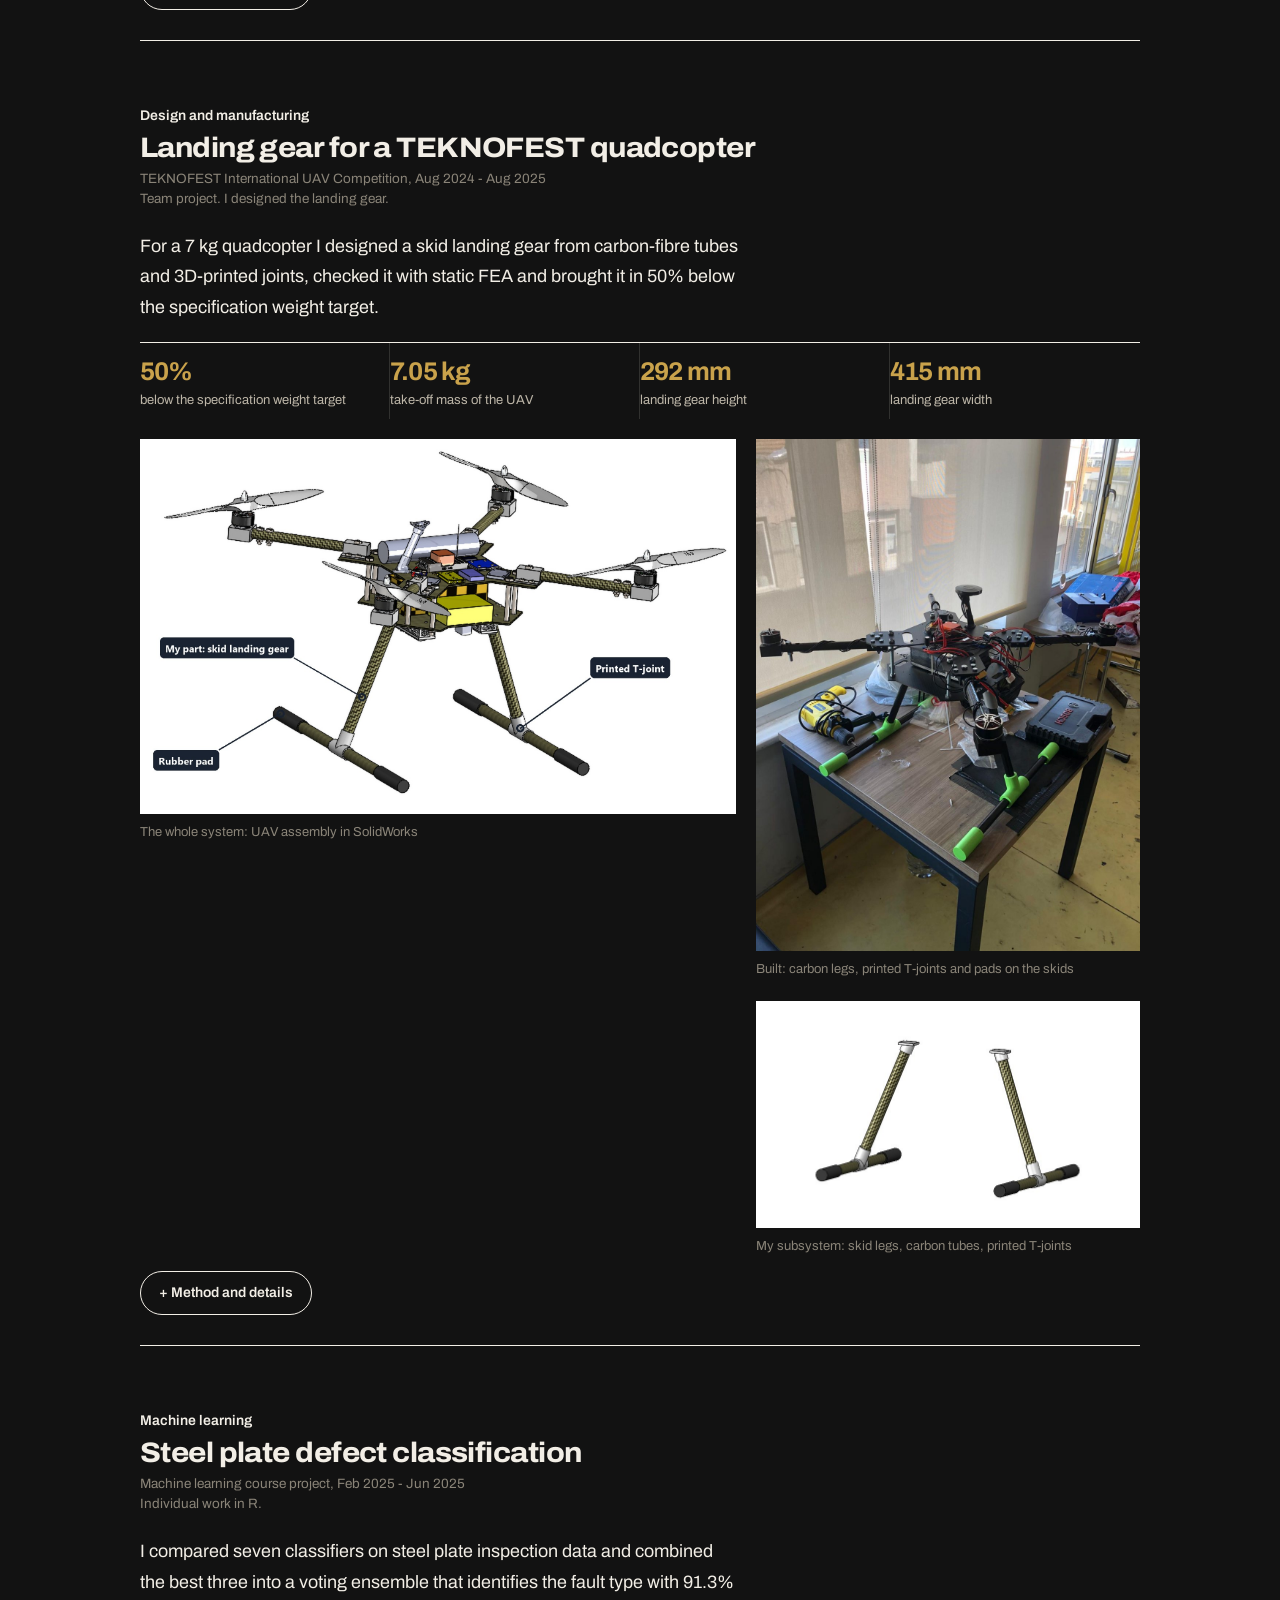
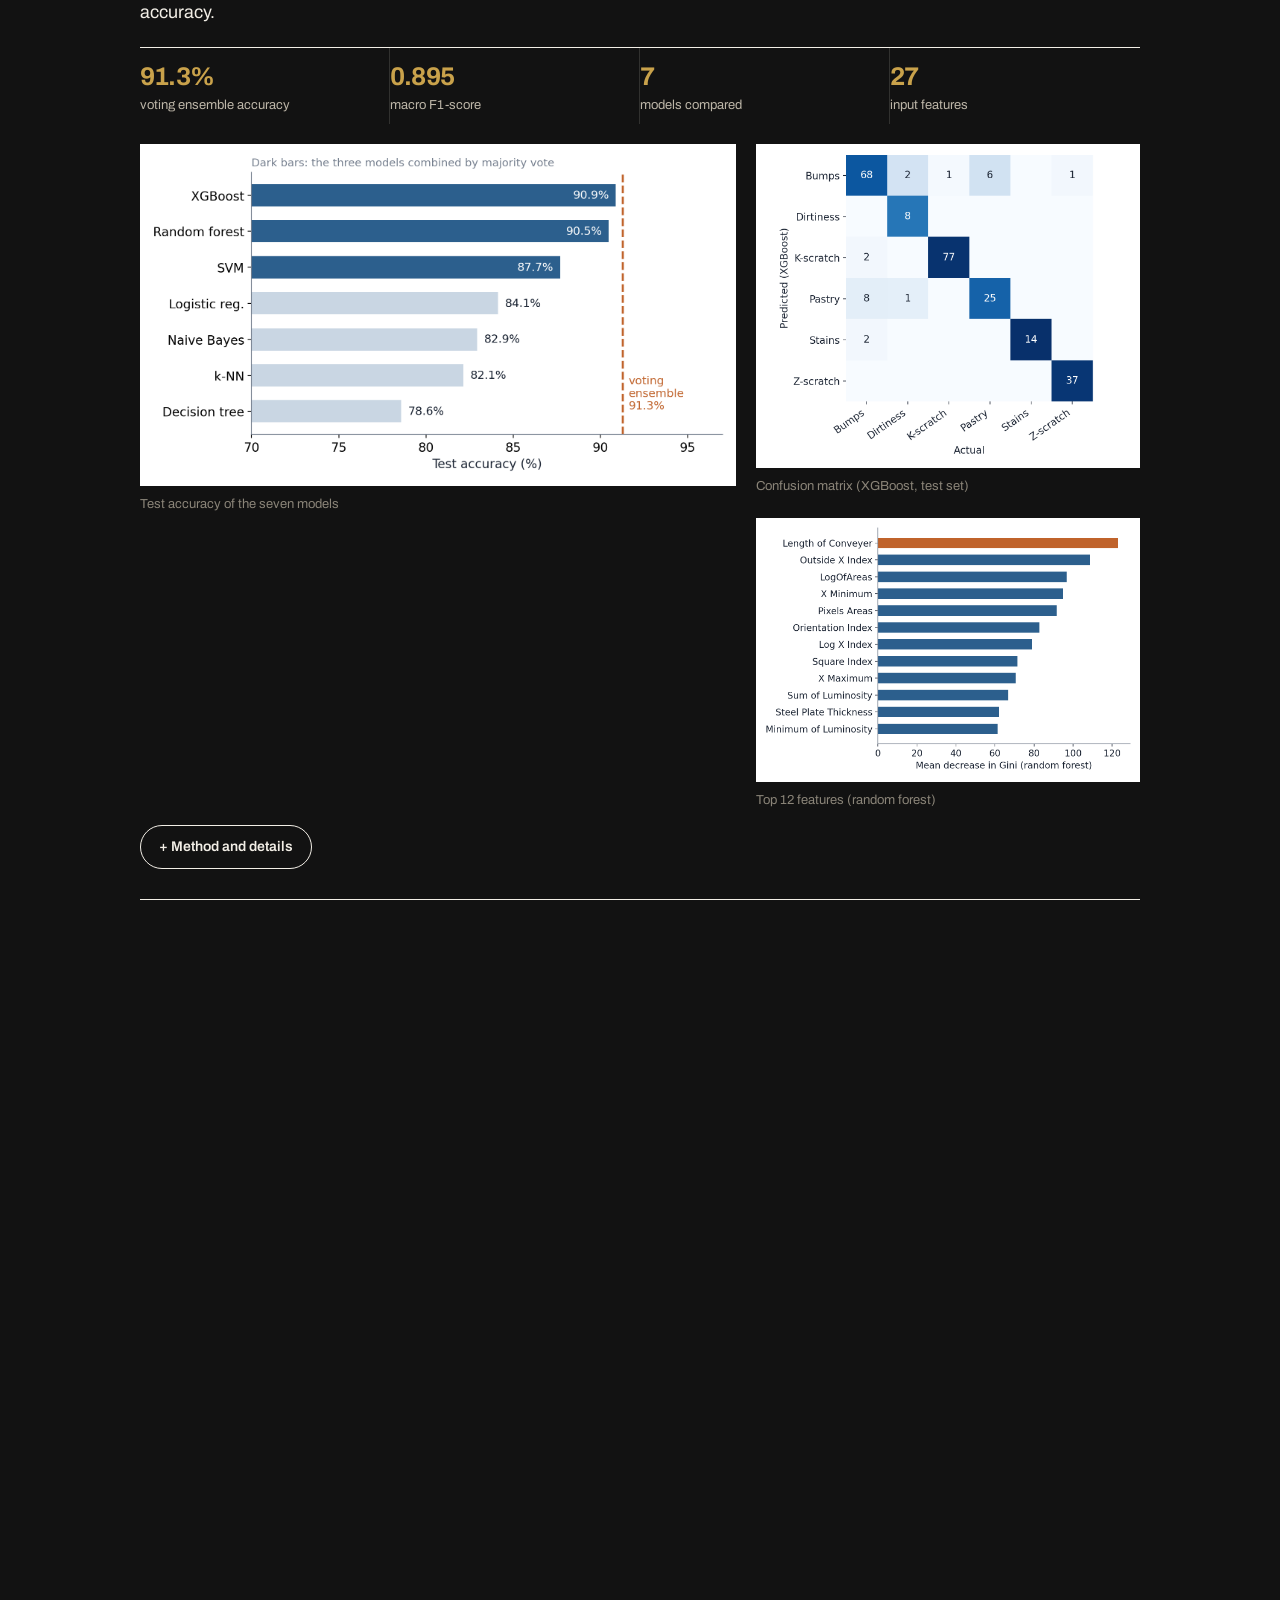
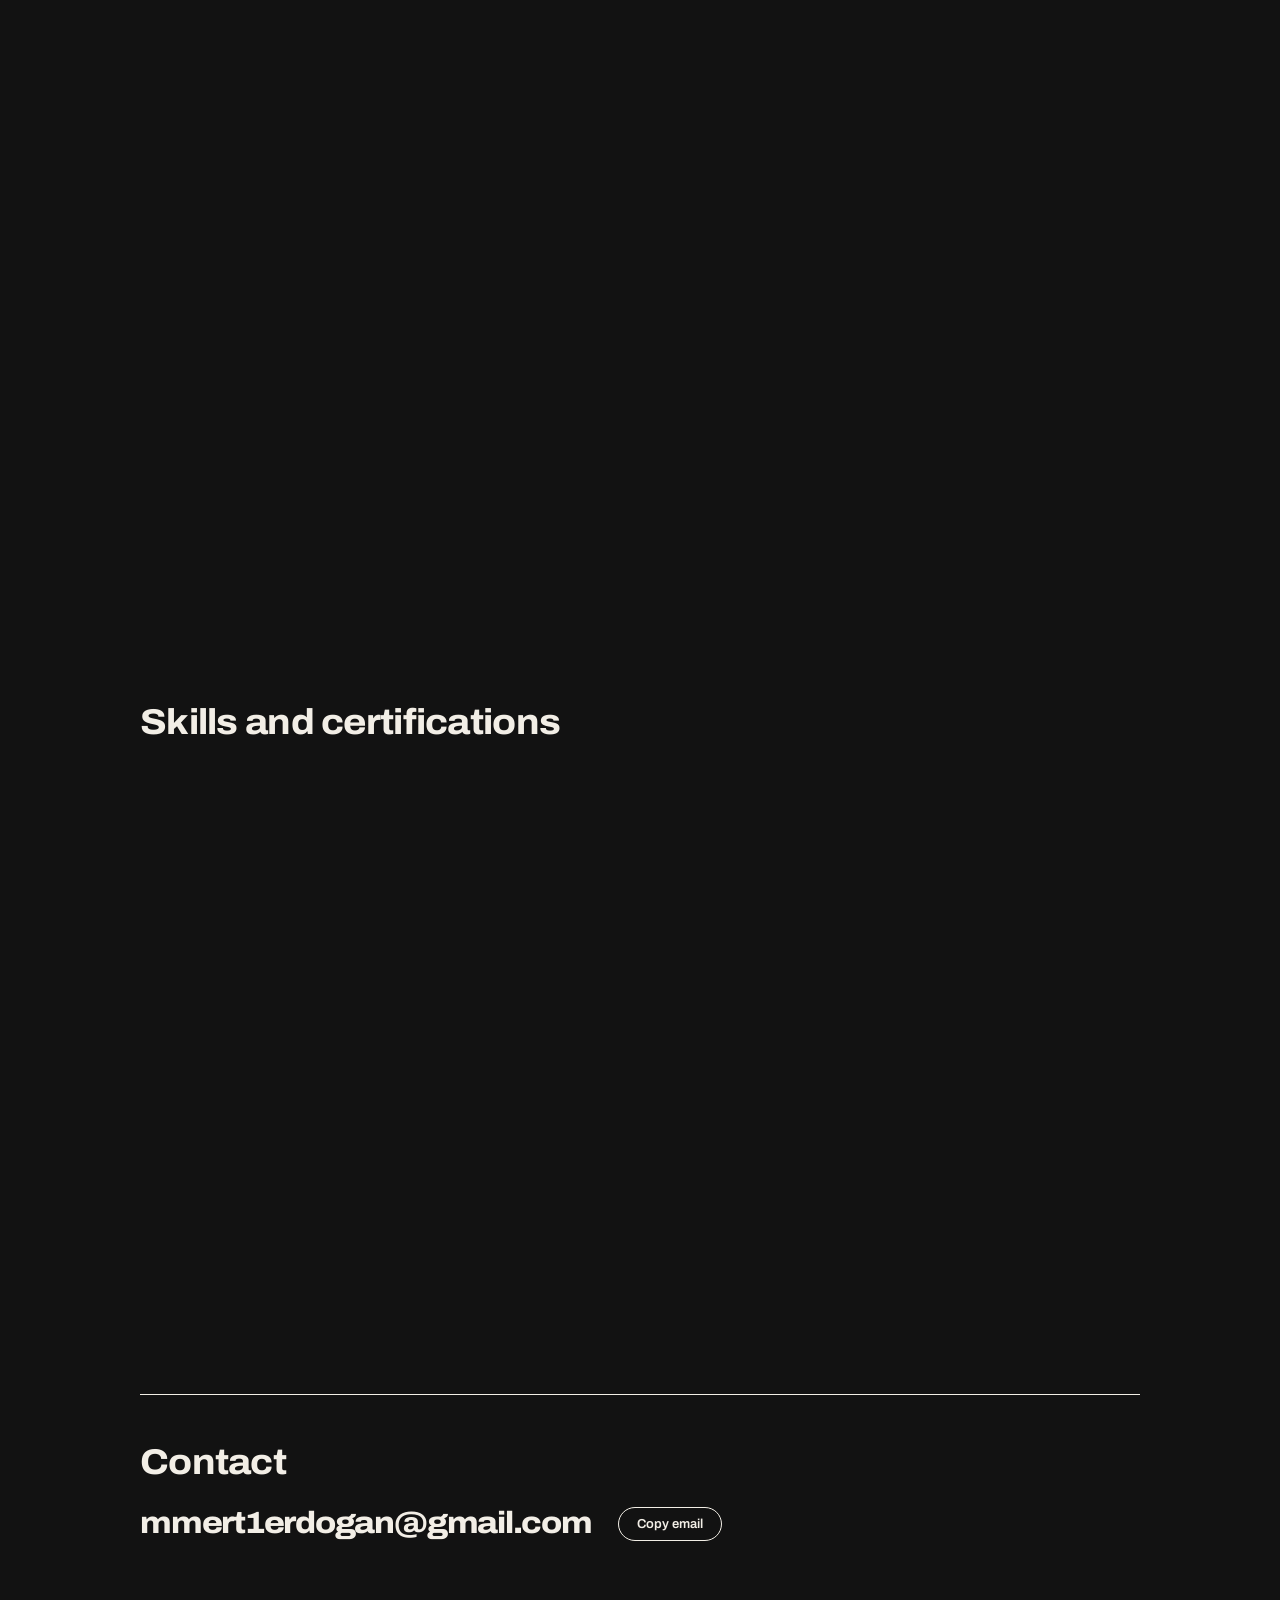
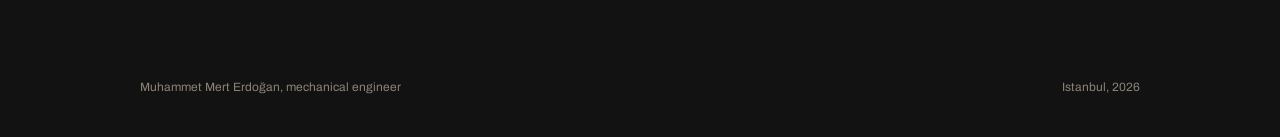
==== commit 710f8794: "Hero: one statement that shrinks on scroll and reveals the intro The pressure vessel image, the two " ====
--- a/index.html
+++ b/index.html
@@ -24,7 +24,7 @@
 <link rel="preconnect" href="https://fonts.gstatic.com" crossorigin>
 <link href="https://fonts.googleapis.com/css2?family=Archivo:ital,wdth,wght@0,62..125,300..900;1,62..125,300..900&display=swap" rel="stylesheet">
 <link rel="stylesheet" href="assets/site.css?v=25">
-<link rel="stylesheet" href="assets/motion.css?v=25">
+<link rel="stylesheet" href="assets/motion.css?v=30">
 </head>
 <body>
 <a class="skip screen-only" href="#work">Skip to projects</a>
@@ -62,23 +62,19 @@
 
   <!-- Hero, About, Experience, project cards (screen) -->
   <div class="before screen-only">
-  <section class="hero2" aria-label="Introduction">
-    <div class="hero2__text">
-      <p class="hx__role">Muhammet Mert Erdoğan, mechanical engineer in Istanbul</p>
-      <h1 class="hx__name split" aria-label="Mert Erdoğan"><span class="ln">Mert Erdoğan</span></h1>
-      <p class="hx__lead">I design parts in SolidWorks, check them in ANSYS and follow them onto the shop floor.
-        BSc Mechanical Engineering, thesis MSc in progress, SOLIDWORKS Design Associate (CSWA).</p>
-      <p class="hx__seek"><b>Looking for</b> design, analysis or manufacturing engineering roles. Available now, in Istanbul or open to relocation.</p>
-      <div class="hx__cta">
-        <a class="btn btn--solid cv-link" href="Muhammet_Mert_Erdogan_CV.pdf" target="_blank" rel="noopener">Download CV</a>
-        <a class="btn btn--line" href="#work">See projects</a>
-        <a class="btn btn--line" href="Muhammet_Mert_Erdogan_Portfolio.pdf" target="_blank" rel="noopener">Portfolio PDF</a>
-      </div>
-    </div>
-    <figure class="hero2__fig">
-      <img src="assets/img/hero-vessel.webp" width="1280" height="720" alt="Pressure vessel rendered from my ANSYS model, coloured by von Mises stress">
-      <figcaption>Pressure vessel, rendered from my ANSYS model and coloured by its von Mises result</figcaption>
-    </figure>
+  <section class="hx" aria-label="Introduction">
+    <div class="hx__pin">
+      <h1 class="hx__statement"><span class="ln">I turn ideas into systems that work.</span></h1>
+      <div class="hx__intro">
+        <p class="hx__who">Muhammet Mert Erdoğan</p>
+        <p class="hx__lead">Mechanical engineer in Istanbul, working on design and structural analysis (FEA). Looking for a full-time graduate or junior role in Türkiye or abroad.</p>
+        <div class="hx__cta">
+          <a class="btn btn--solid cv-link" href="Muhammet_Mert_Erdogan_CV.pdf" target="_blank" rel="noopener">Download CV</a>
+          <a class="btn btn--line" href="#work">See projects</a>
+        </div>
+      </div>
+      <p class="hx__hint" aria-hidden="true">Scroll</p>
+    </div>
   </section>
 
   <section id="about" class="screen-only">
@@ -561,8 +557,8 @@
   }), { rootMargin: '-45% 0px -50% 0px' });
   ['work', 'experience', 'about', 'contact'].forEach(id => { const el = document.getElementById(id); if (el) io.observe(el); });
 </script>
-<script src="assets/i18n.js?v=6"></script>
-<script src="assets/motion.js?v=25"></script>
+<script src="assets/i18n.js?v=8"></script>
+<script src="assets/motion.js?v=28"></script>
 <script src="assets/analytics.js?v=3"></script>
 <script data-goatcounter="https://mmerterdogan.goatcounter.com/count" async src="https://gc.zgo.at/count.js"></script>
 </body>
--- a/assets/motion.css
+++ b/assets/motion.css
@@ -418,9 +418,26 @@
   .hx__lead{ margin-bottom:14px; }
   .hx__seek{ font-size:15px; color:var(--fg); max-width:52ch; margin-bottom:24px; padding-left:12px; border-left:2px solid var(--pop); }
   .hx__seek b{ color:var(--pop); font-weight:600; }
-  .hero2__fig{ margin:0; }
-  .hero2__fig img{ display:block; width:100%; height:auto; border-radius:14px; box-shadow:0 30px 80px -30px rgba(0,0,0,.85), 0 0 0 1px var(--rule); }
-  .hero2__fig figcaption{ font-size:12.5px; color:var(--fg-faint); margin-top:8px; }
+  /* hero: one sentence fills the screen; scrolling shrinks it upward and brings in the intro (motion.js sets --p) */
+  .hx{ --p:0; position:relative; display:block; min-height:0; height:190svh; padding:0; border-bottom:1px solid var(--rule); }
+  .hx__pin{ position:sticky; top:0; height:100svh; display:flex; flex-direction:column; justify-content:center; padding:72px 0 40px; }
+  .hx__role{ font-size:15px; color:var(--fg-dim); margin-bottom:clamp(14px,2.4vh,26px); opacity:clamp(0, calc(1 - var(--p) * 4), 1); }
+  .hx__statement{ font-family:var(--serif); font-size:clamp(46px,calc(6.6vw + 18px),124px); font-weight:800; font-stretch:112%; line-height:.94;
+    letter-spacing:-.02em; color:var(--fg); max-width:12ch; transform-origin:0 0;
+    transform:translateY(calc(var(--p) * -13svh)) scale(calc(1 - var(--p) * .5)); opacity:calc(1 - var(--p) * .7); }
+  .hx__intro{ position:absolute; left:0; right:0; bottom:clamp(48px,12svh,120px); max-width:640px; pointer-events:none;
+    opacity:clamp(0, calc((var(--p) - .38) * 2.6), 1); transform:translateY(calc((1 - clamp(0, calc((var(--p) - .38) * 2.6), 1)) * 32px)); }
+  .hx--in .hx__intro{ pointer-events:auto; }
+  .hx__who{ font-family:var(--serif); font-size:clamp(26px,2.6vw,36px); font-weight:700; font-stretch:108%; color:var(--fg); margin-bottom:10px; }
+  .hx .hx__lead{ font-size:clamp(16px,1.4vw,18px); line-height:1.55; color:var(--fg-dim); max-width:54ch; margin-bottom:22px; }
+  .hx__hint{ position:absolute; left:0; bottom:28px; font-size:13px; color:var(--fg-faint); opacity:calc(1 - var(--p) * 5); }
+  .hx__hint::after{ content:""; display:block; width:1px; height:34px; margin:10px 0 0 4px; background:var(--fg-faint); }
+  @media (prefers-reduced-motion:reduce){
+    .hx{ height:auto; } .hx__pin{ position:relative; height:auto; min-height:100svh; }
+    .hx__statement, .hx__role{ transform:none; opacity:1; }
+    .hx__intro{ position:static; opacity:1; transform:none; margin-top:clamp(32px,6vh,64px); }
+    .hx__hint{ display:none; }
+  }
   /* project cards */
   .work{ padding:clamp(28px,5vh,48px) 0 clamp(44px,7vh,72px); border-bottom:1px solid var(--rule); }
   .work h2{ font-size:clamp(26px,2.8vw,40px); margin-bottom:22px; }
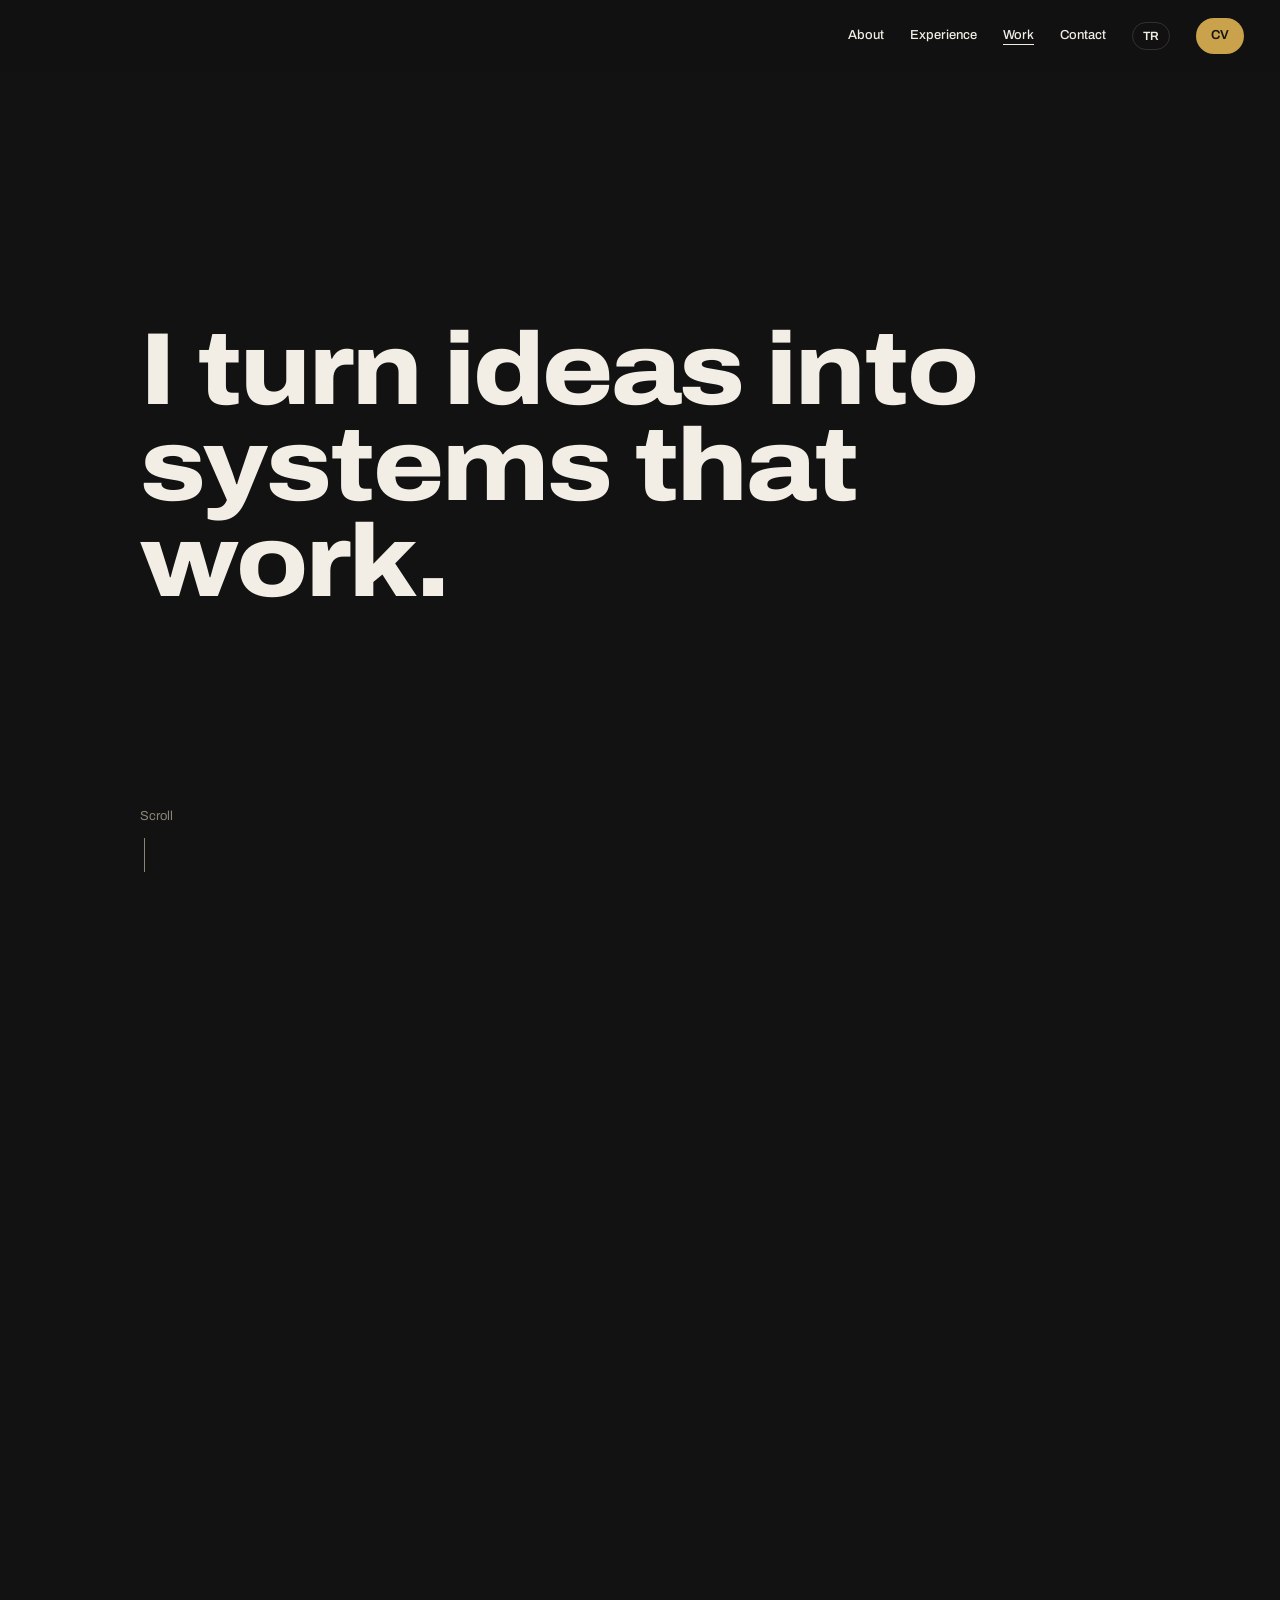
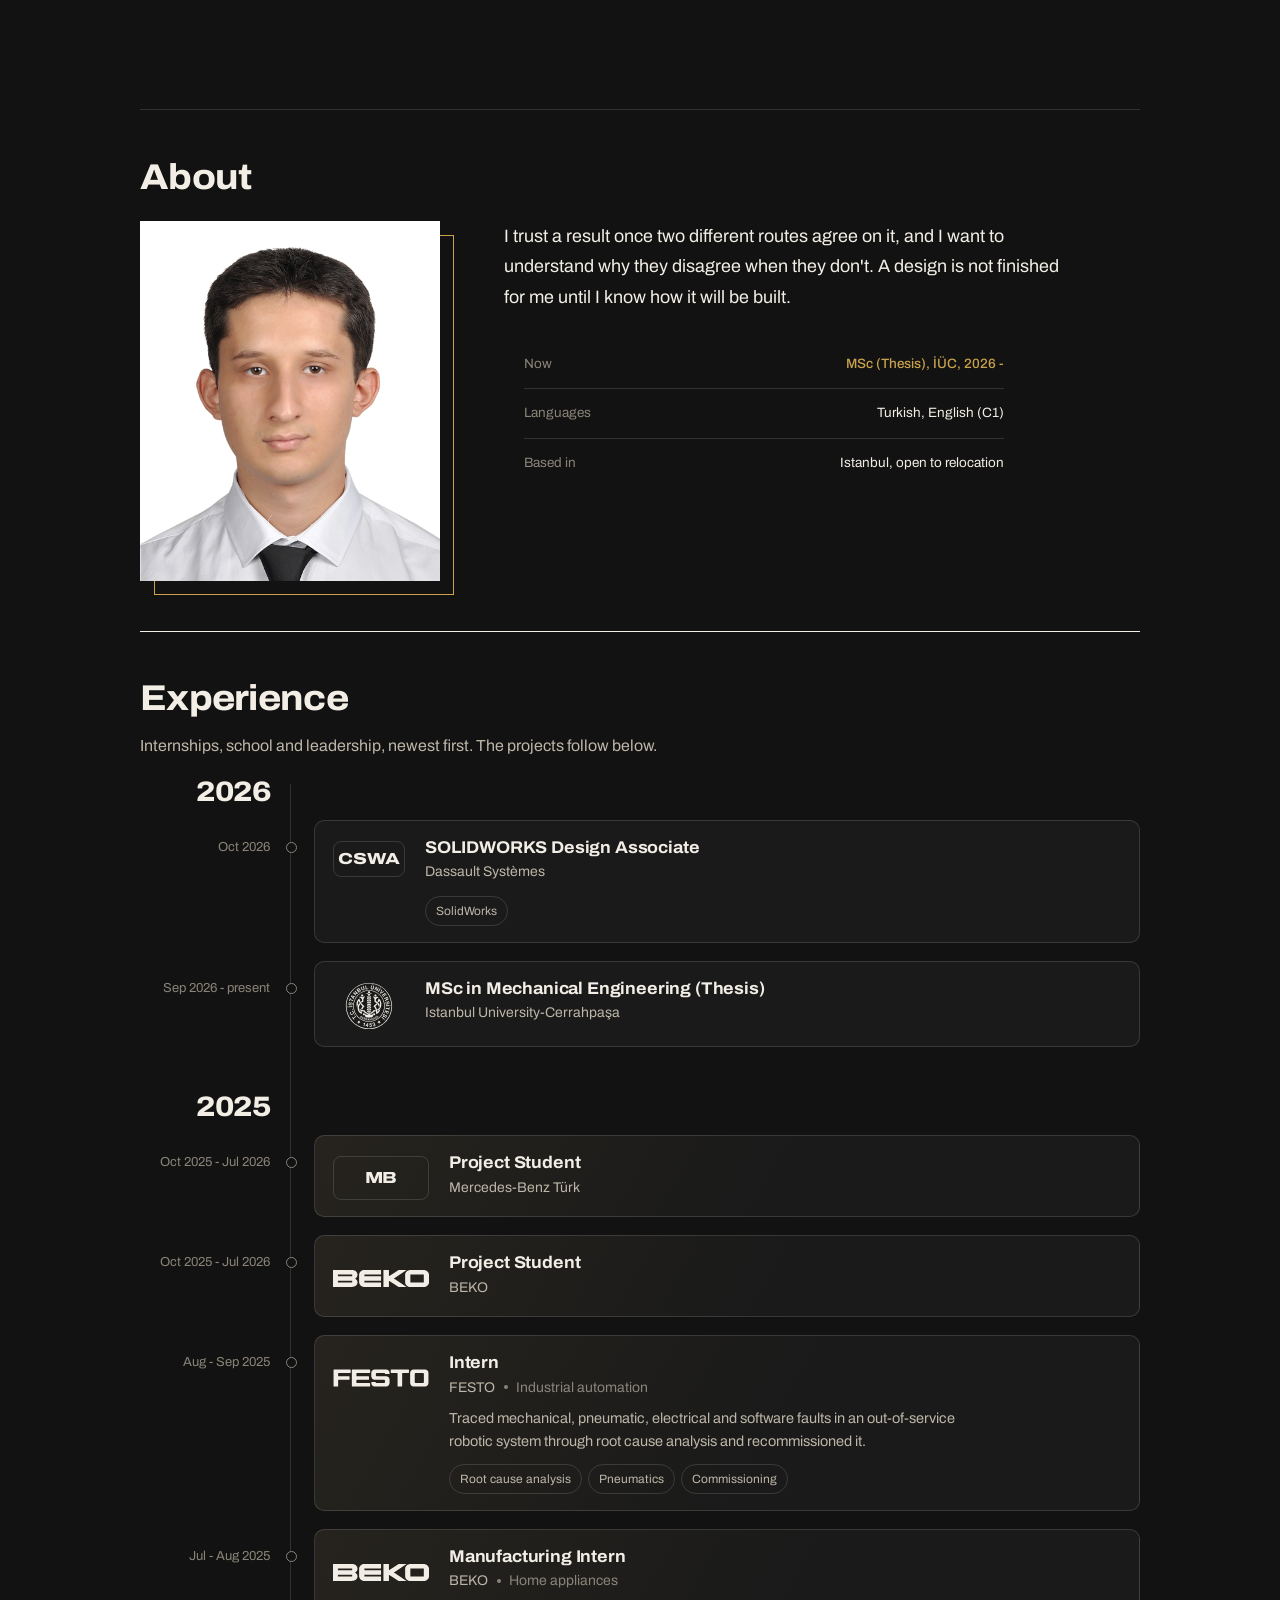
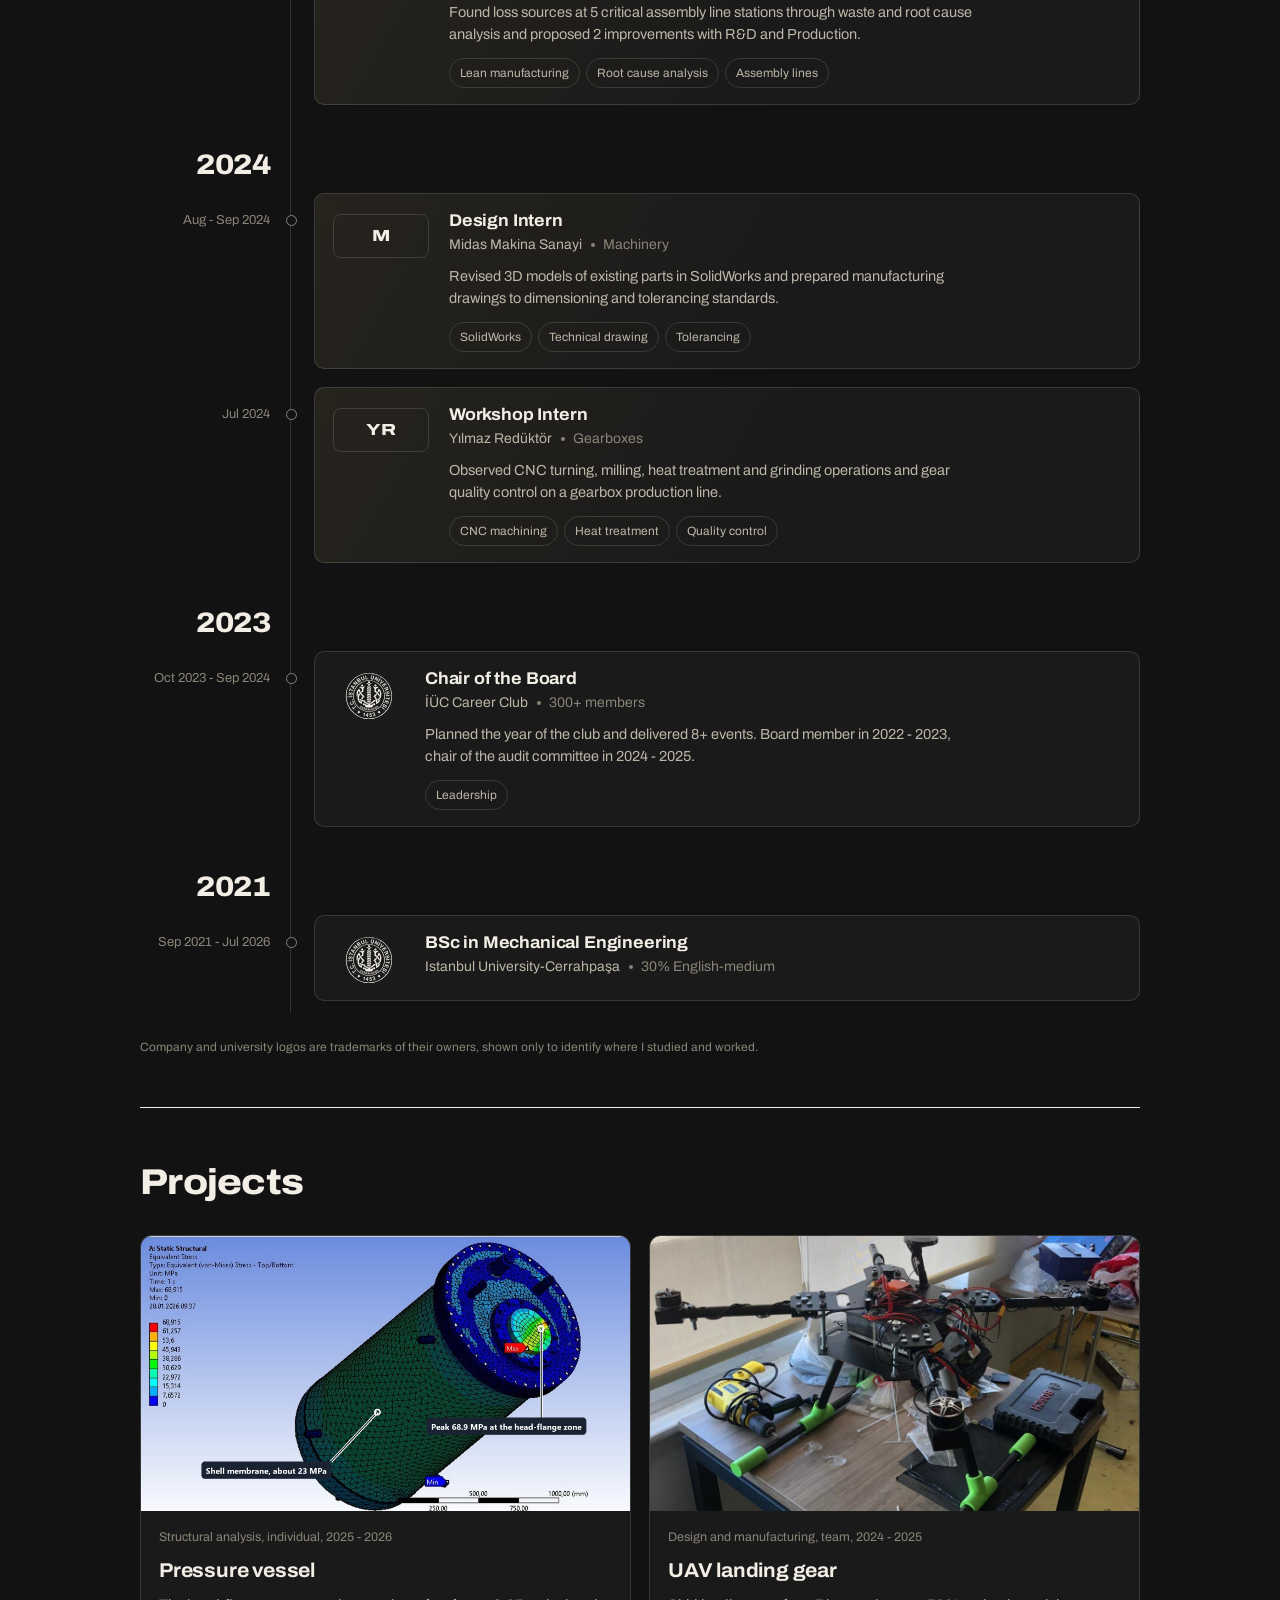
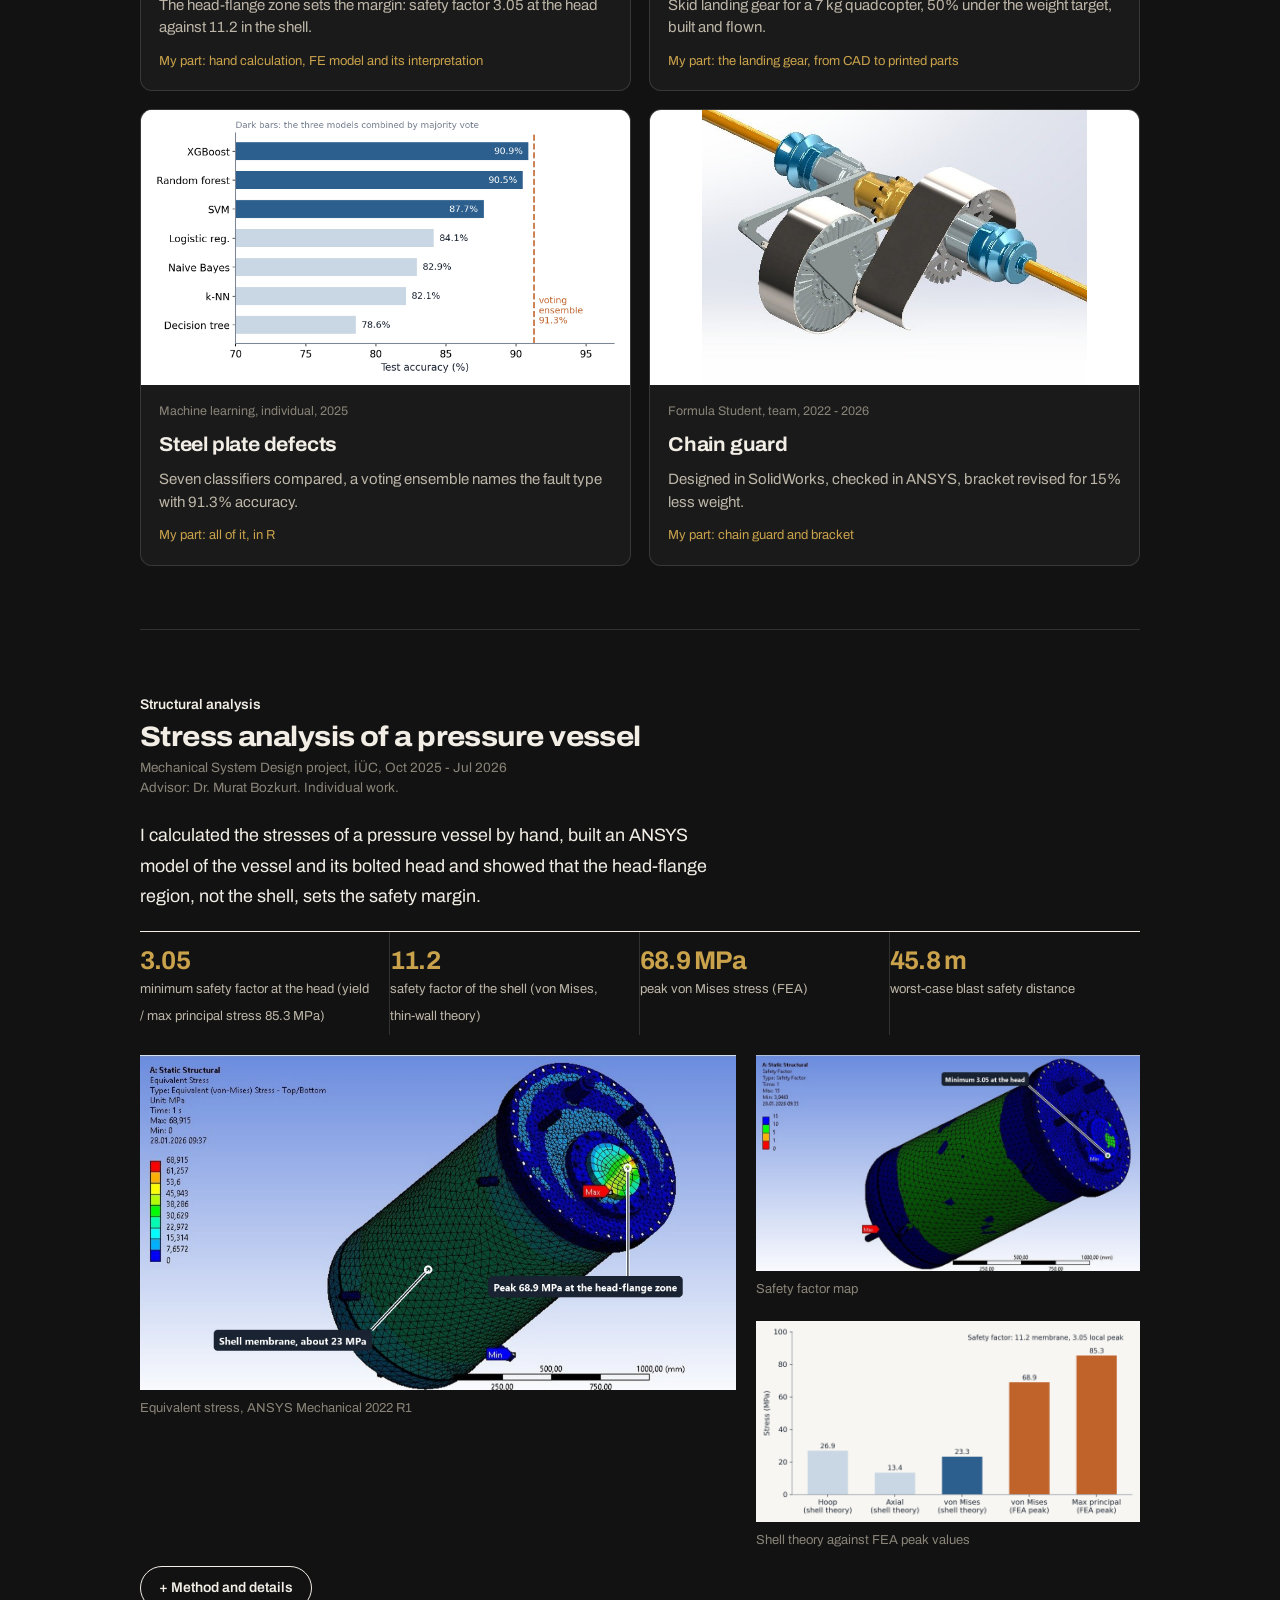
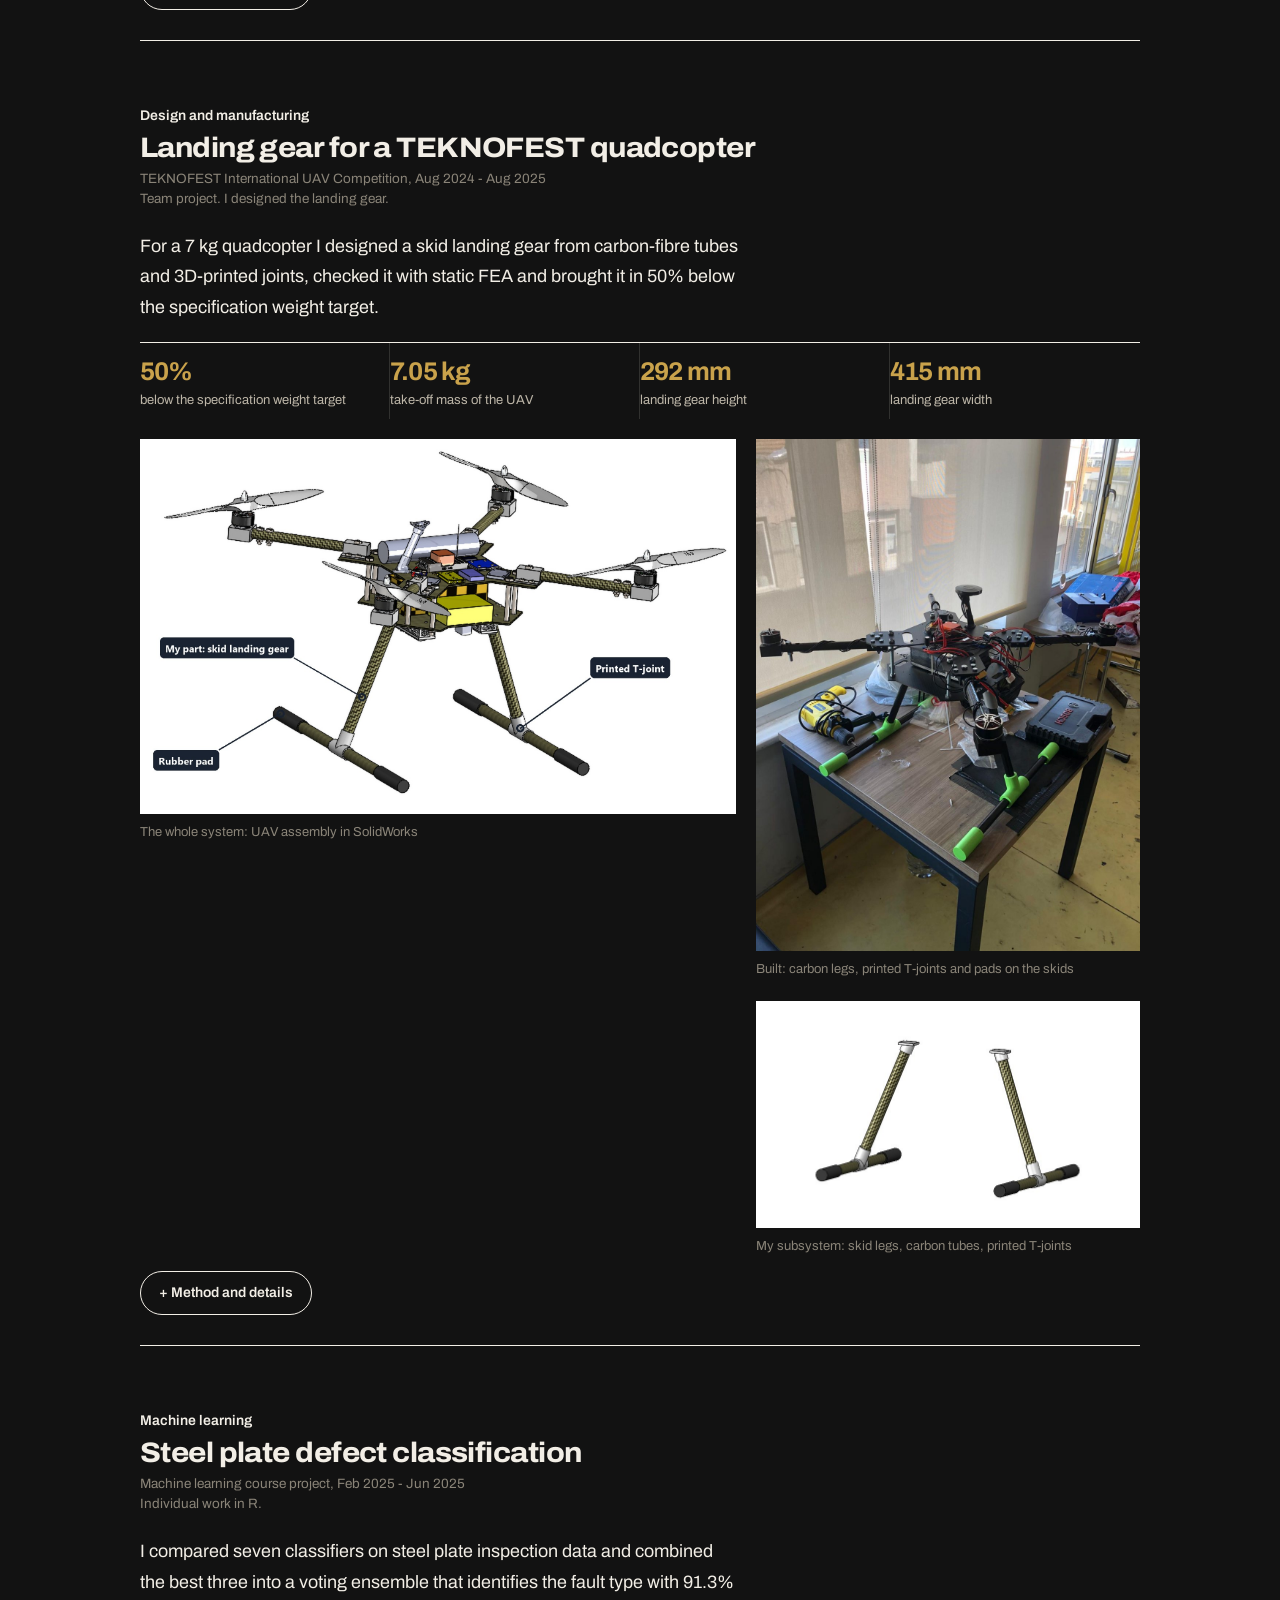
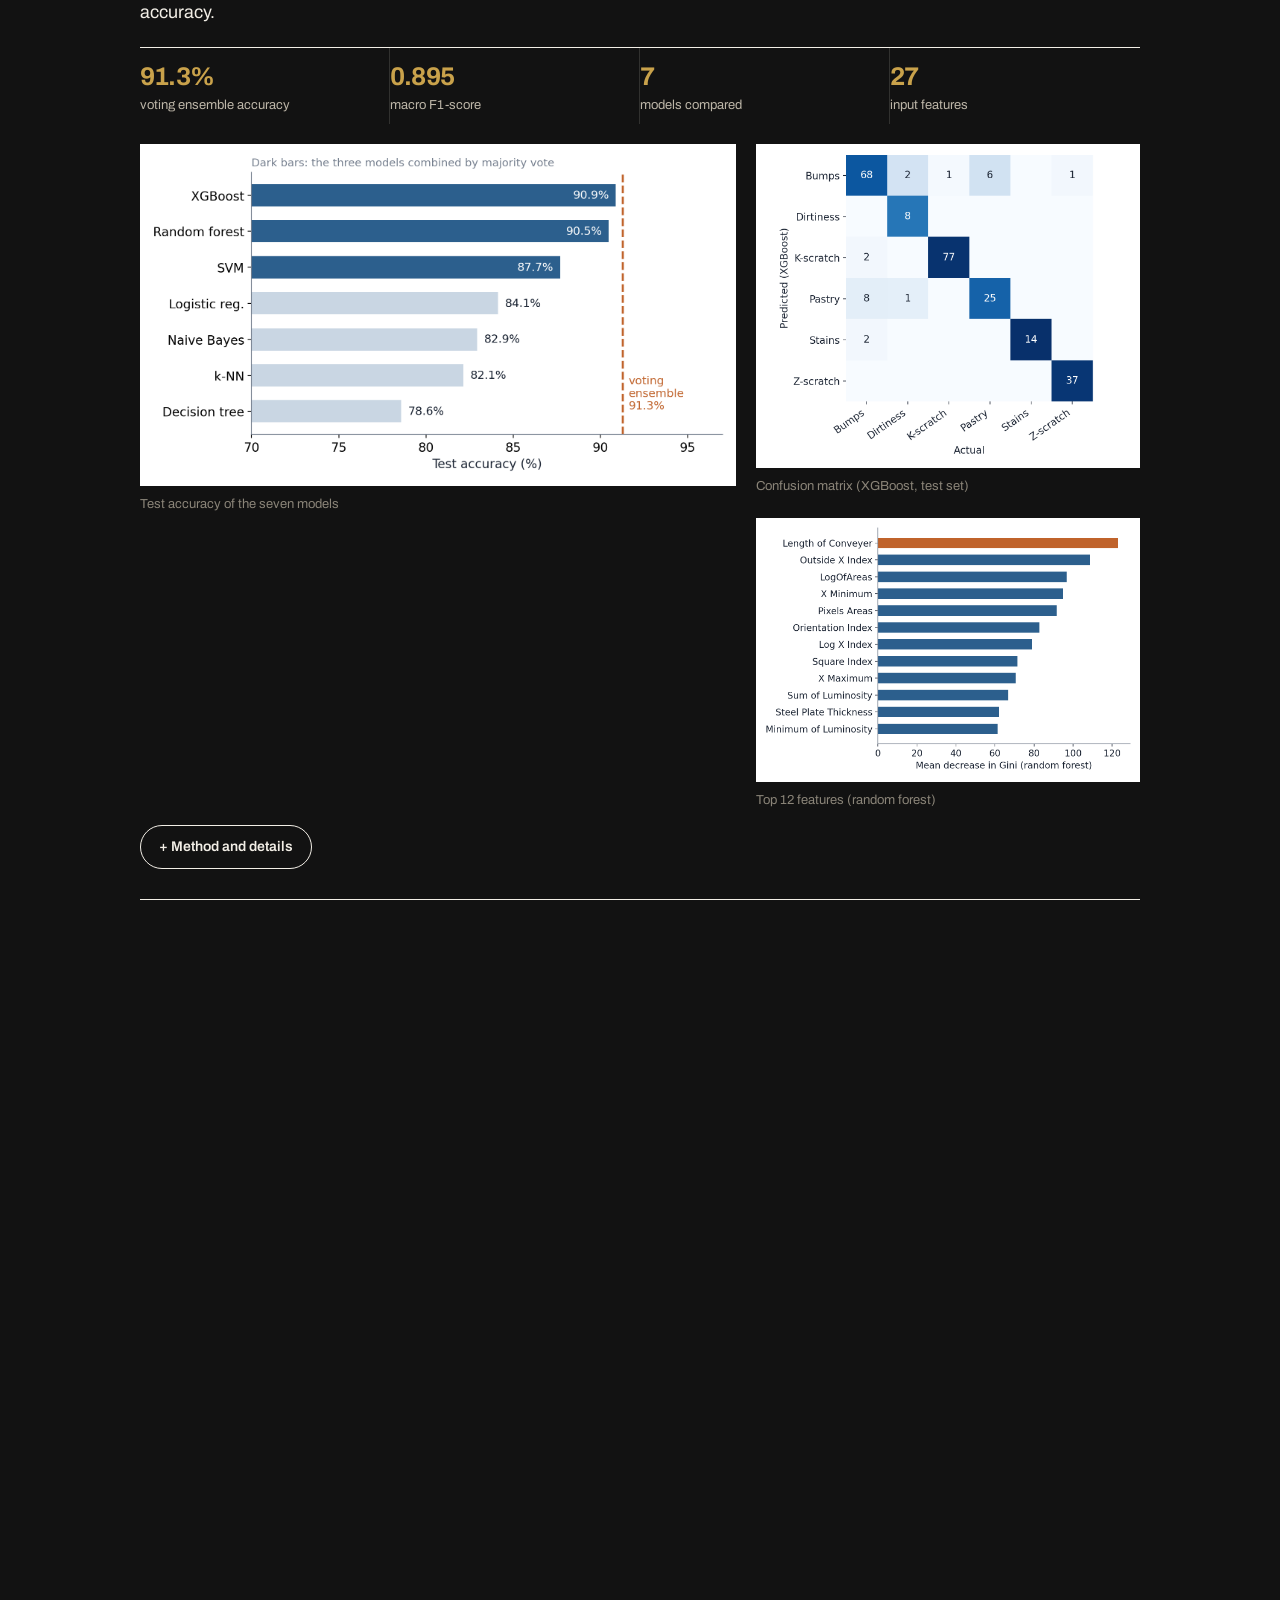
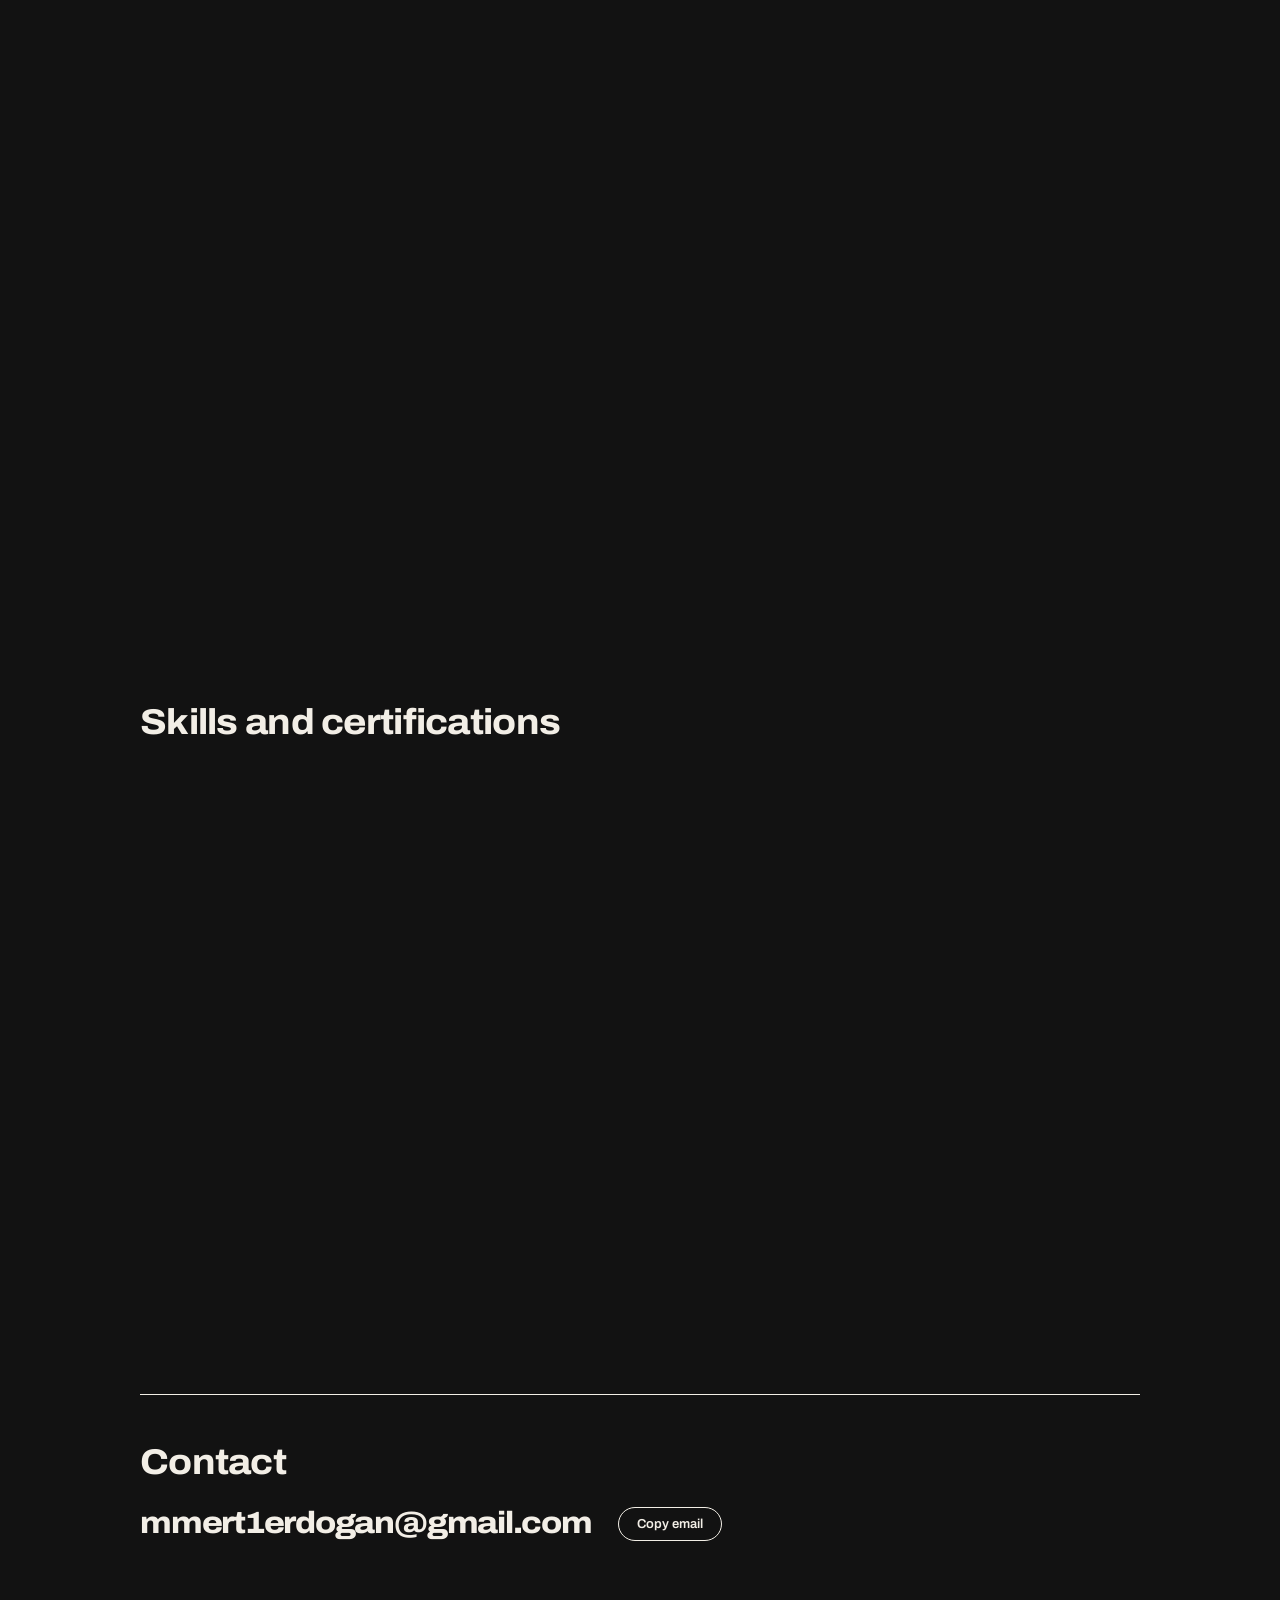
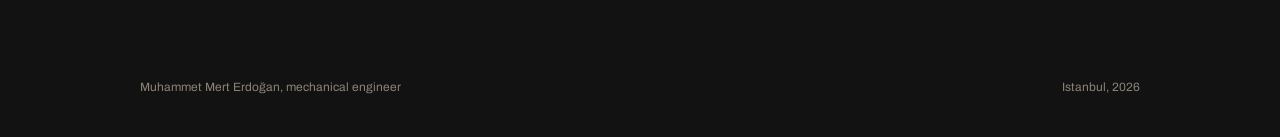
==== commit 4fb4ef61: "Hero: scroll effect also with reduced motion, no name in the nav With reduced motion (Windows with a" ====
--- a/index.html
+++ b/index.html
@@ -24,14 +24,13 @@
 <link rel="preconnect" href="https://fonts.gstatic.com" crossorigin>
 <link href="https://fonts.googleapis.com/css2?family=Archivo:ital,wdth,wght@0,62..125,300..900;1,62..125,300..900&display=swap" rel="stylesheet">
 <link rel="stylesheet" href="assets/site.css?v=25">
-<link rel="stylesheet" href="assets/motion.css?v=30">
+<link rel="stylesheet" href="assets/motion.css?v=33">
 </head>
 <body>
 <a class="skip screen-only" href="#work">Skip to projects</a>
 
 <header class="nav screen-only">
   <div class="nav__in">
-    <a class="nav__brand" href="#top">Mert Erdoğan</a>
     <button type="button" class="nav__menu" aria-expanded="false" aria-controls="navlinks">Menu</button>
     <nav class="nav__links" id="navlinks" aria-label="Sections">
       <a class="lnk" href="#about">About</a>
@@ -558,7 +557,7 @@
   ['work', 'experience', 'about', 'contact'].forEach(id => { const el = document.getElementById(id); if (el) io.observe(el); });
 </script>
 <script src="assets/i18n.js?v=8"></script>
-<script src="assets/motion.js?v=28"></script>
+<script src="assets/motion.js?v=33"></script>
 <script src="assets/analytics.js?v=3"></script>
 <script data-goatcounter="https://mmerterdogan.goatcounter.com/count" async src="https://gc.zgo.at/count.js"></script>
 </body>
--- a/assets/motion.css
+++ b/assets/motion.css
@@ -407,6 +407,7 @@
   .skip:focus{ top:12px; }
   /* nav */
   .nav__links{ display:contents; }
+  .nav__links .lnk:first-child{ margin-left:auto; }   /* no brand on the left: links sit on the right */
   .nav__menu{ display:none; font:600 13px/1 var(--sans); color:var(--fg); background:none; border:1px solid var(--rule); border-radius:999px; padding:8px 14px; cursor:pointer; }
   /* calmer figures: no curtain, no parallax, no zoom */
   .fig .frame{ clip-path:none !important; }
@@ -425,6 +426,8 @@
   .hx__statement{ font-family:var(--serif); font-size:clamp(46px,calc(6.6vw + 18px),124px); font-weight:800; font-stretch:112%; line-height:.94;
     letter-spacing:-.02em; color:var(--fg); max-width:12ch; transform-origin:0 0;
     transform:translateY(calc(var(--p) * -13svh)) scale(calc(1 - var(--p) * .5)); opacity:calc(1 - var(--p) * .7); }
+  /* Turkish has one 15-character word (dönüştürüyorum.), about 9.3 em wide: cap the size so it fits the column */
+  html[lang="tr"] .hx__statement{ font-size:min(clamp(46px,calc(6.6vw + 18px),124px), calc((min(100vw,1080px) - 100px) / 9.4)); }
   .hx__intro{ position:absolute; left:0; right:0; bottom:clamp(48px,12svh,120px); max-width:640px; pointer-events:none;
     opacity:clamp(0, calc((var(--p) - .38) * 2.6), 1); transform:translateY(calc((1 - clamp(0, calc((var(--p) - .38) * 2.6), 1)) * 32px)); }
   .hx--in .hx__intro{ pointer-events:auto; }
@@ -432,11 +435,10 @@
   .hx .hx__lead{ font-size:clamp(16px,1.4vw,18px); line-height:1.55; color:var(--fg-dim); max-width:54ch; margin-bottom:22px; }
   .hx__hint{ position:absolute; left:0; bottom:28px; font-size:13px; color:var(--fg-faint); opacity:calc(1 - var(--p) * 5); }
   .hx__hint::after{ content:""; display:block; width:1px; height:34px; margin:10px 0 0 4px; background:var(--fg-faint); }
+  /* reduced motion (also Windows with animation effects off): same scroll stage, a cross-fade instead of the shrink */
   @media (prefers-reduced-motion:reduce){
-    .hx{ height:auto; } .hx__pin{ position:relative; height:auto; min-height:100svh; }
-    .hx__statement, .hx__role{ transform:none; opacity:1; }
-    .hx__intro{ position:static; opacity:1; transform:none; margin-top:clamp(32px,6vh,64px); }
-    .hx__hint{ display:none; }
+    .hx__statement{ transform:none; opacity:clamp(0, calc(1 - var(--p) * 1.8), 1); }
+    .hx__intro{ transform:none; }
   }
   /* project cards */
   .work{ padding:clamp(28px,5vh,48px) 0 clamp(44px,7vh,72px); border-bottom:1px solid var(--rule); }
@@ -470,7 +472,7 @@
   .nav__links{ display:none; }
   .menu-open .nav__links{ display:flex; flex-direction:column; position:fixed; left:0; right:0; top:58px; z-index:50; background:var(--bg);
     border-bottom:1px solid var(--rule); padding:8px 20px 18px; }
-  .menu-open .nav__links a.lnk{ display:block; font-size:18px; padding:12px 0; border-bottom:1px solid var(--rule); }
+  .menu-open .nav__links a.lnk{ display:block; font-size:18px; padding:12px 0; border-bottom:1px solid var(--rule); margin-left:0; }
   .journey{ height:200vh; }
 }
 @media (prefers-reduced-motion:reduce){ .rv{ opacity:1; transform:none; } }
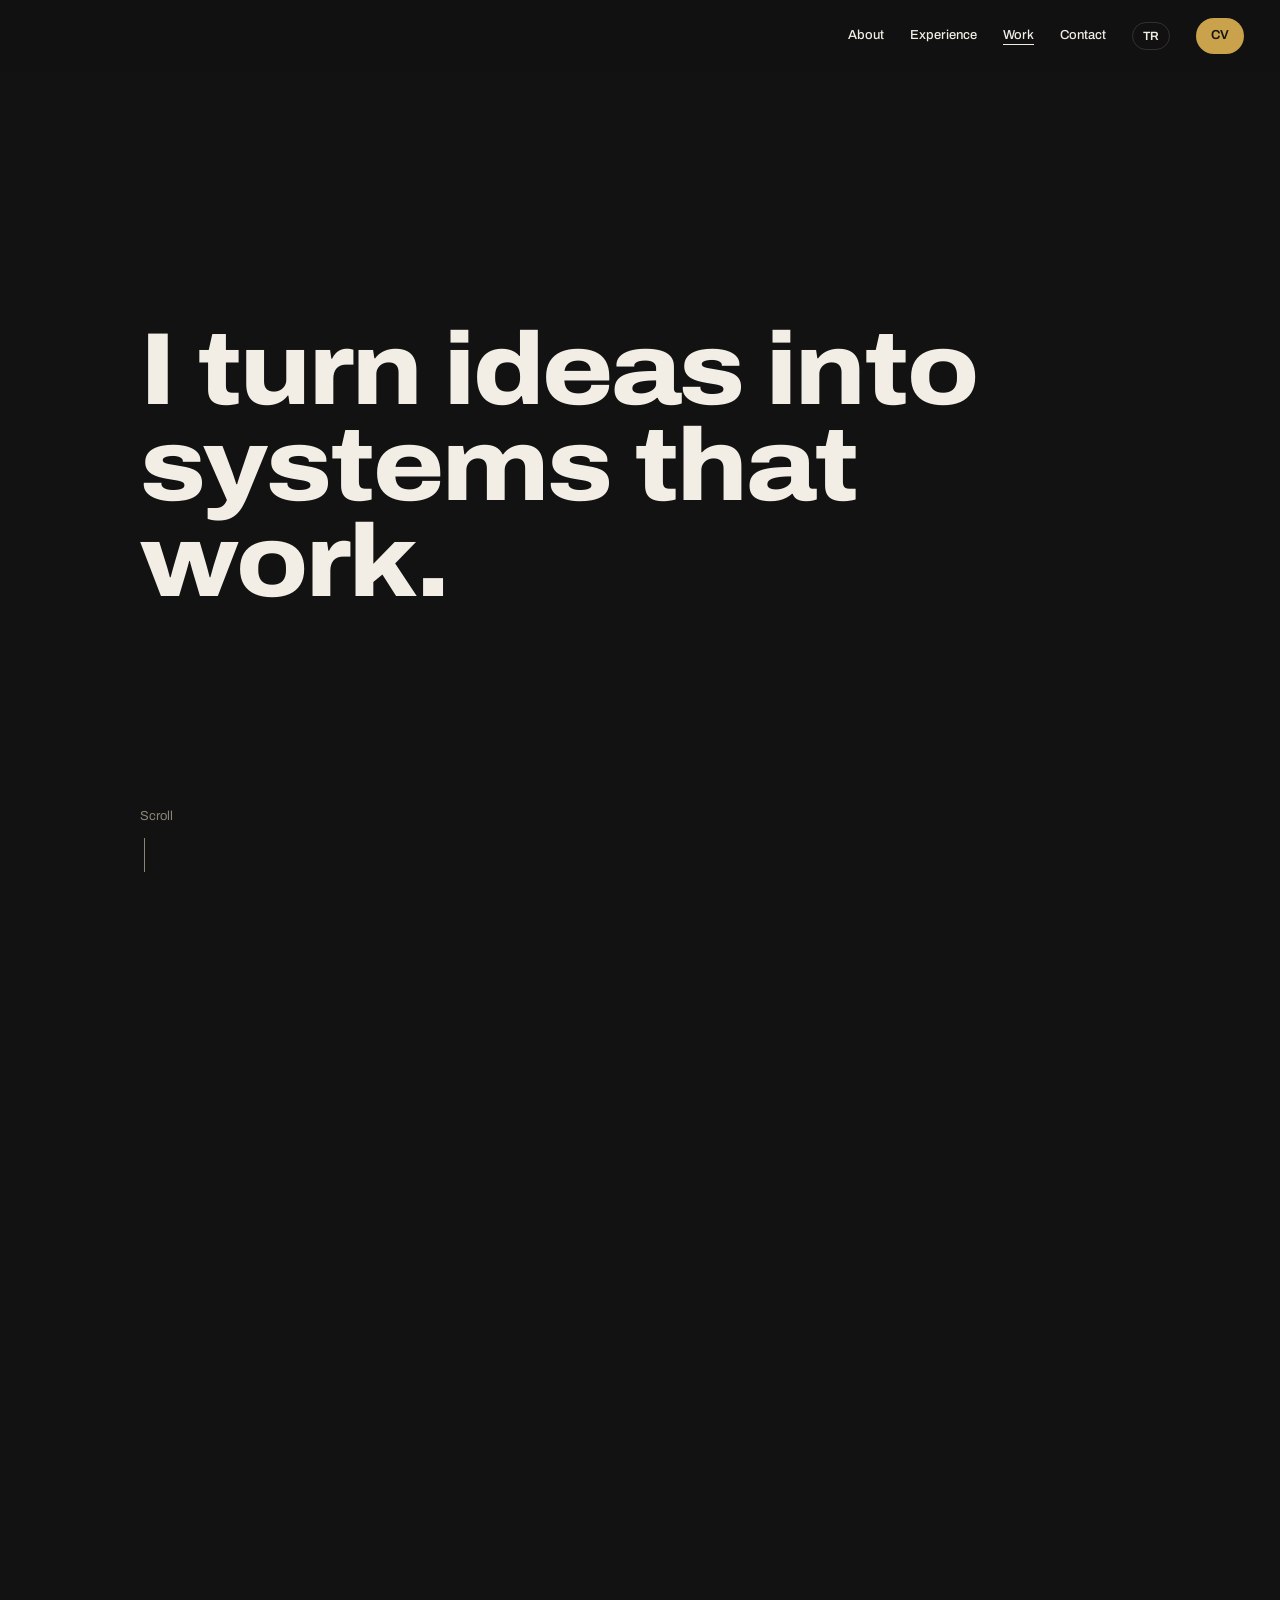
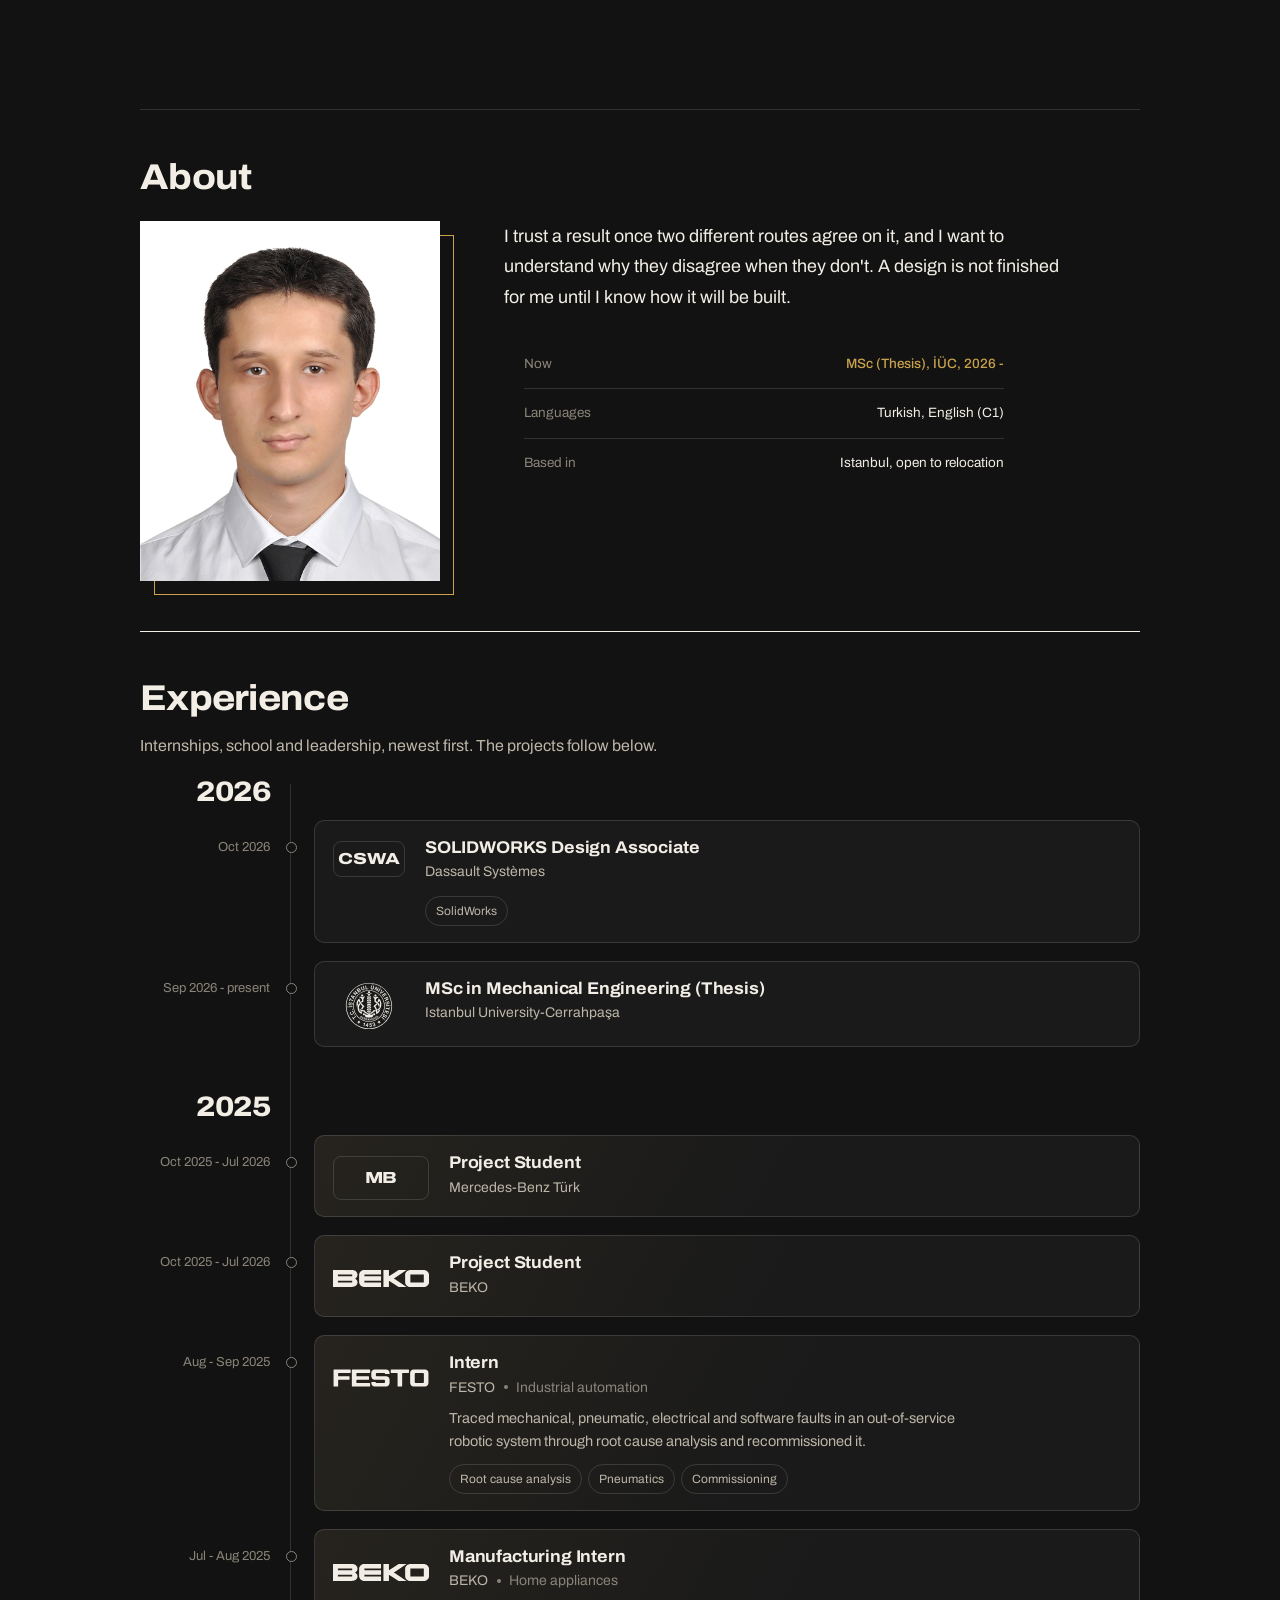
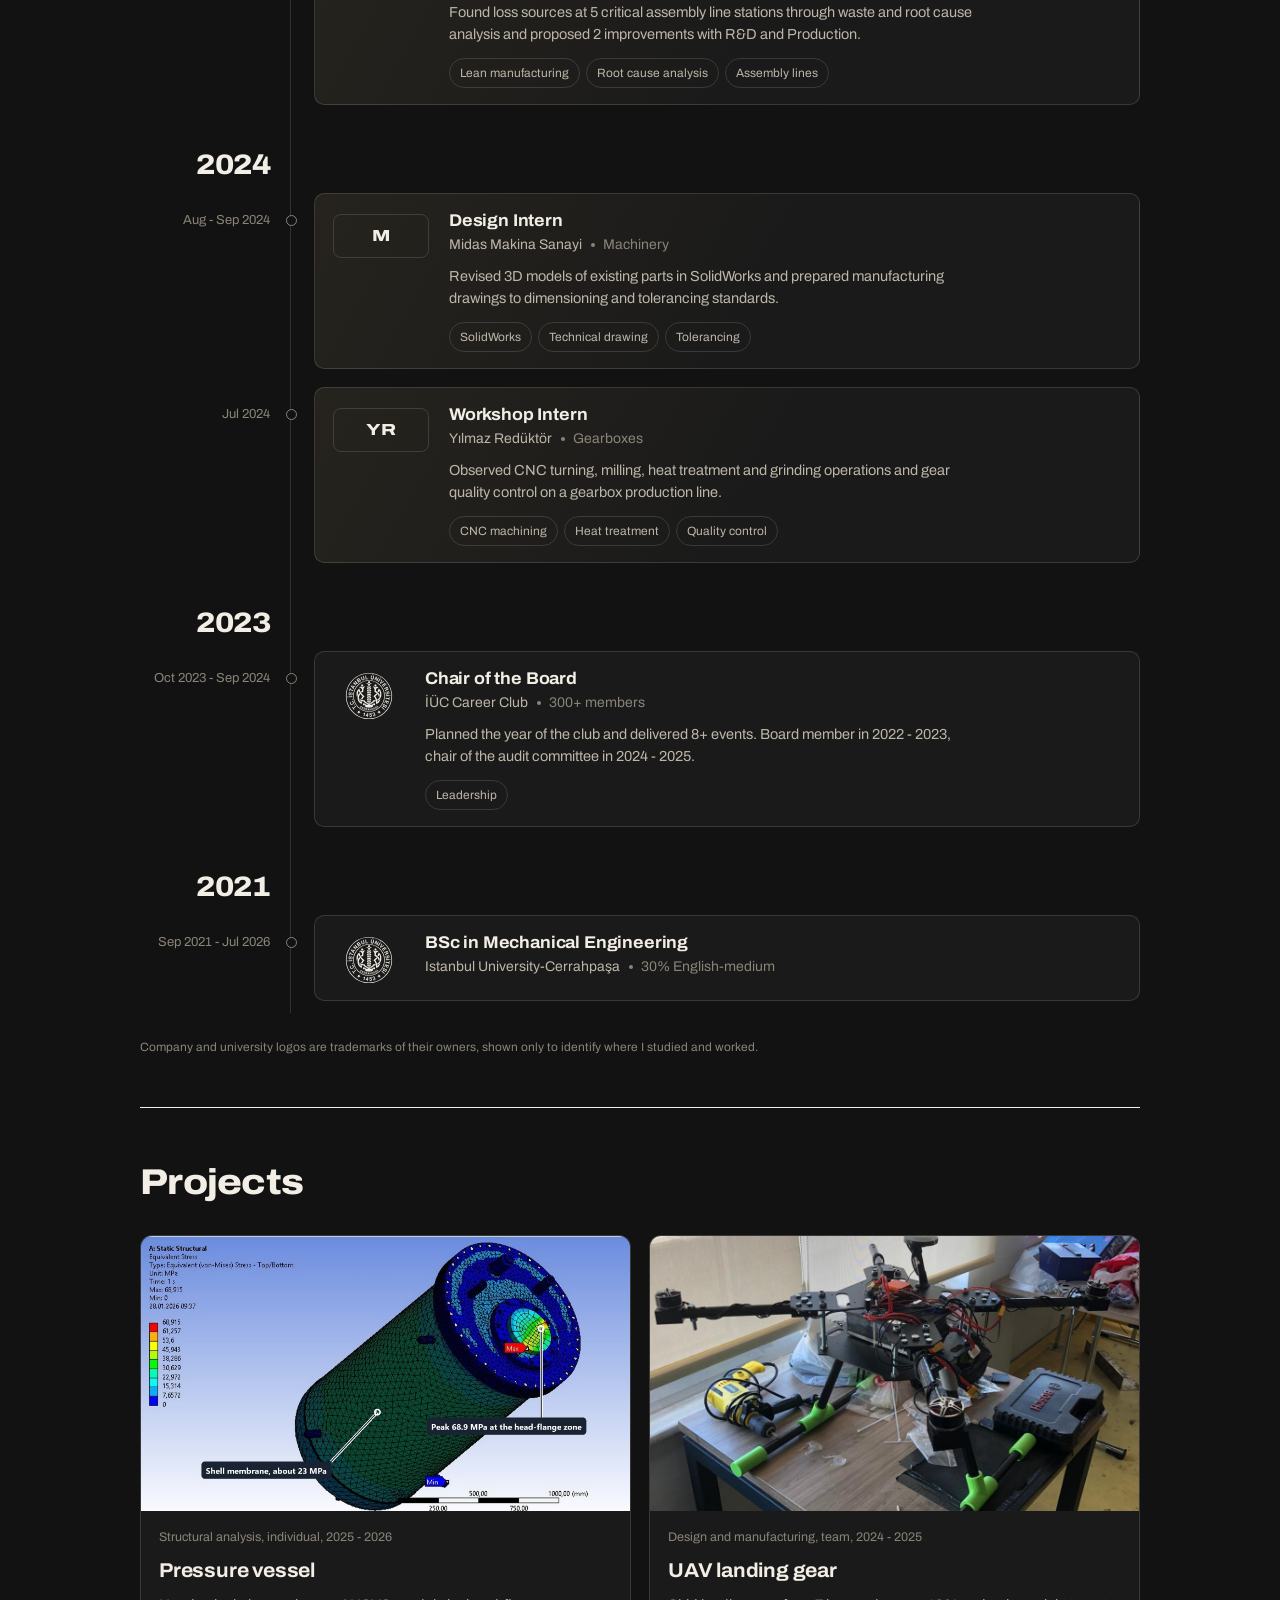
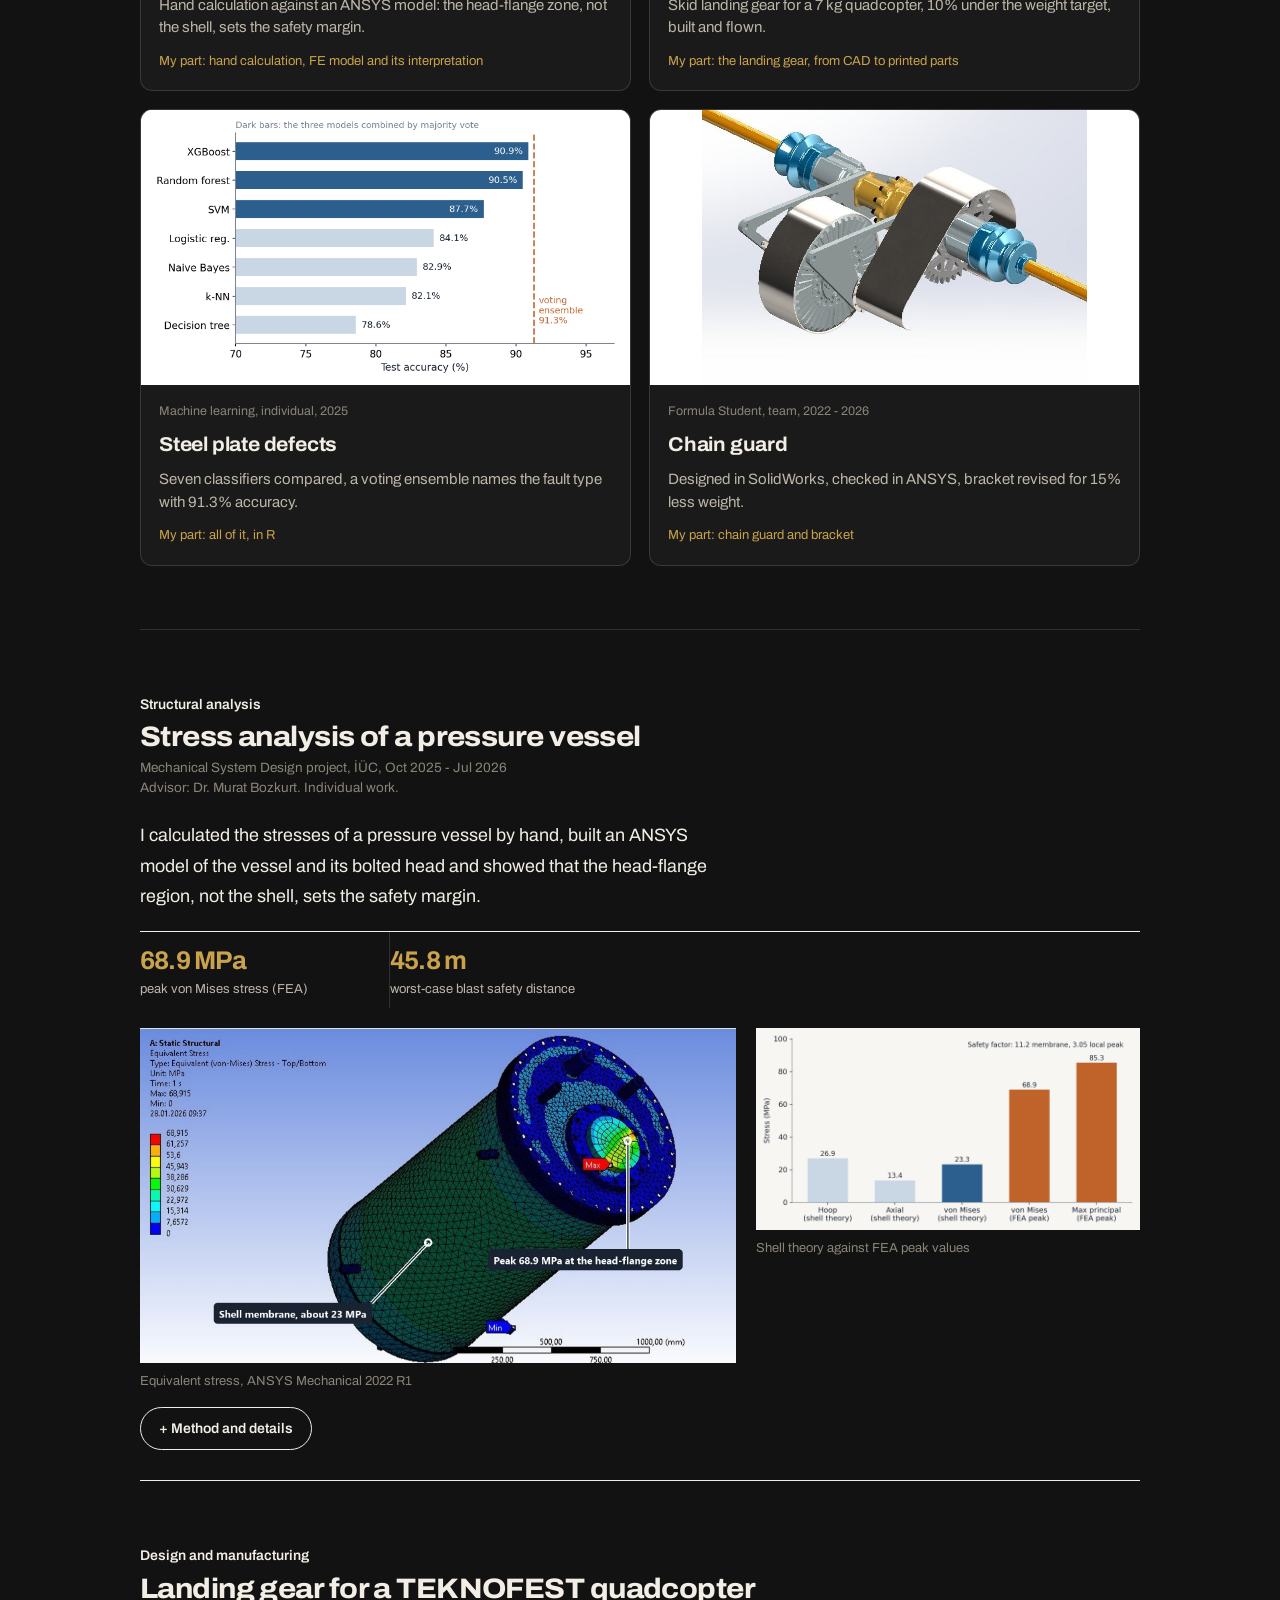
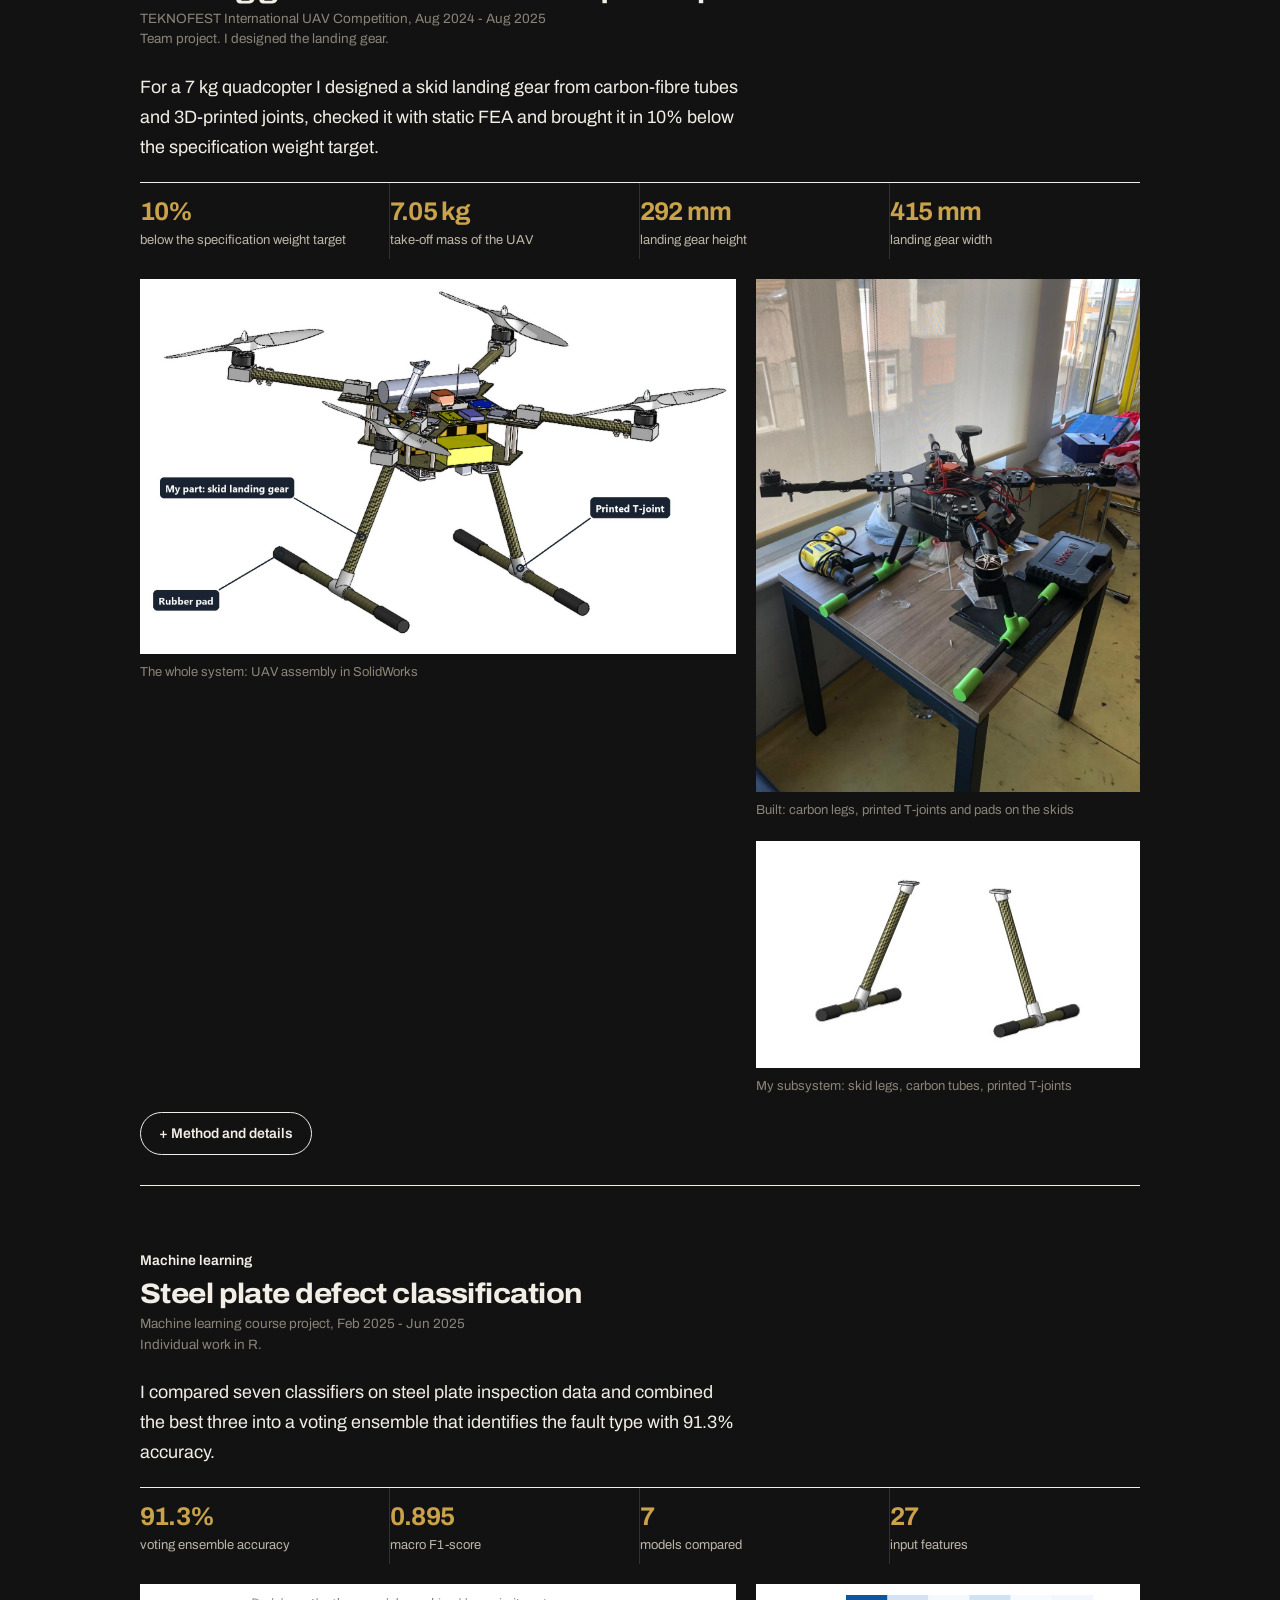
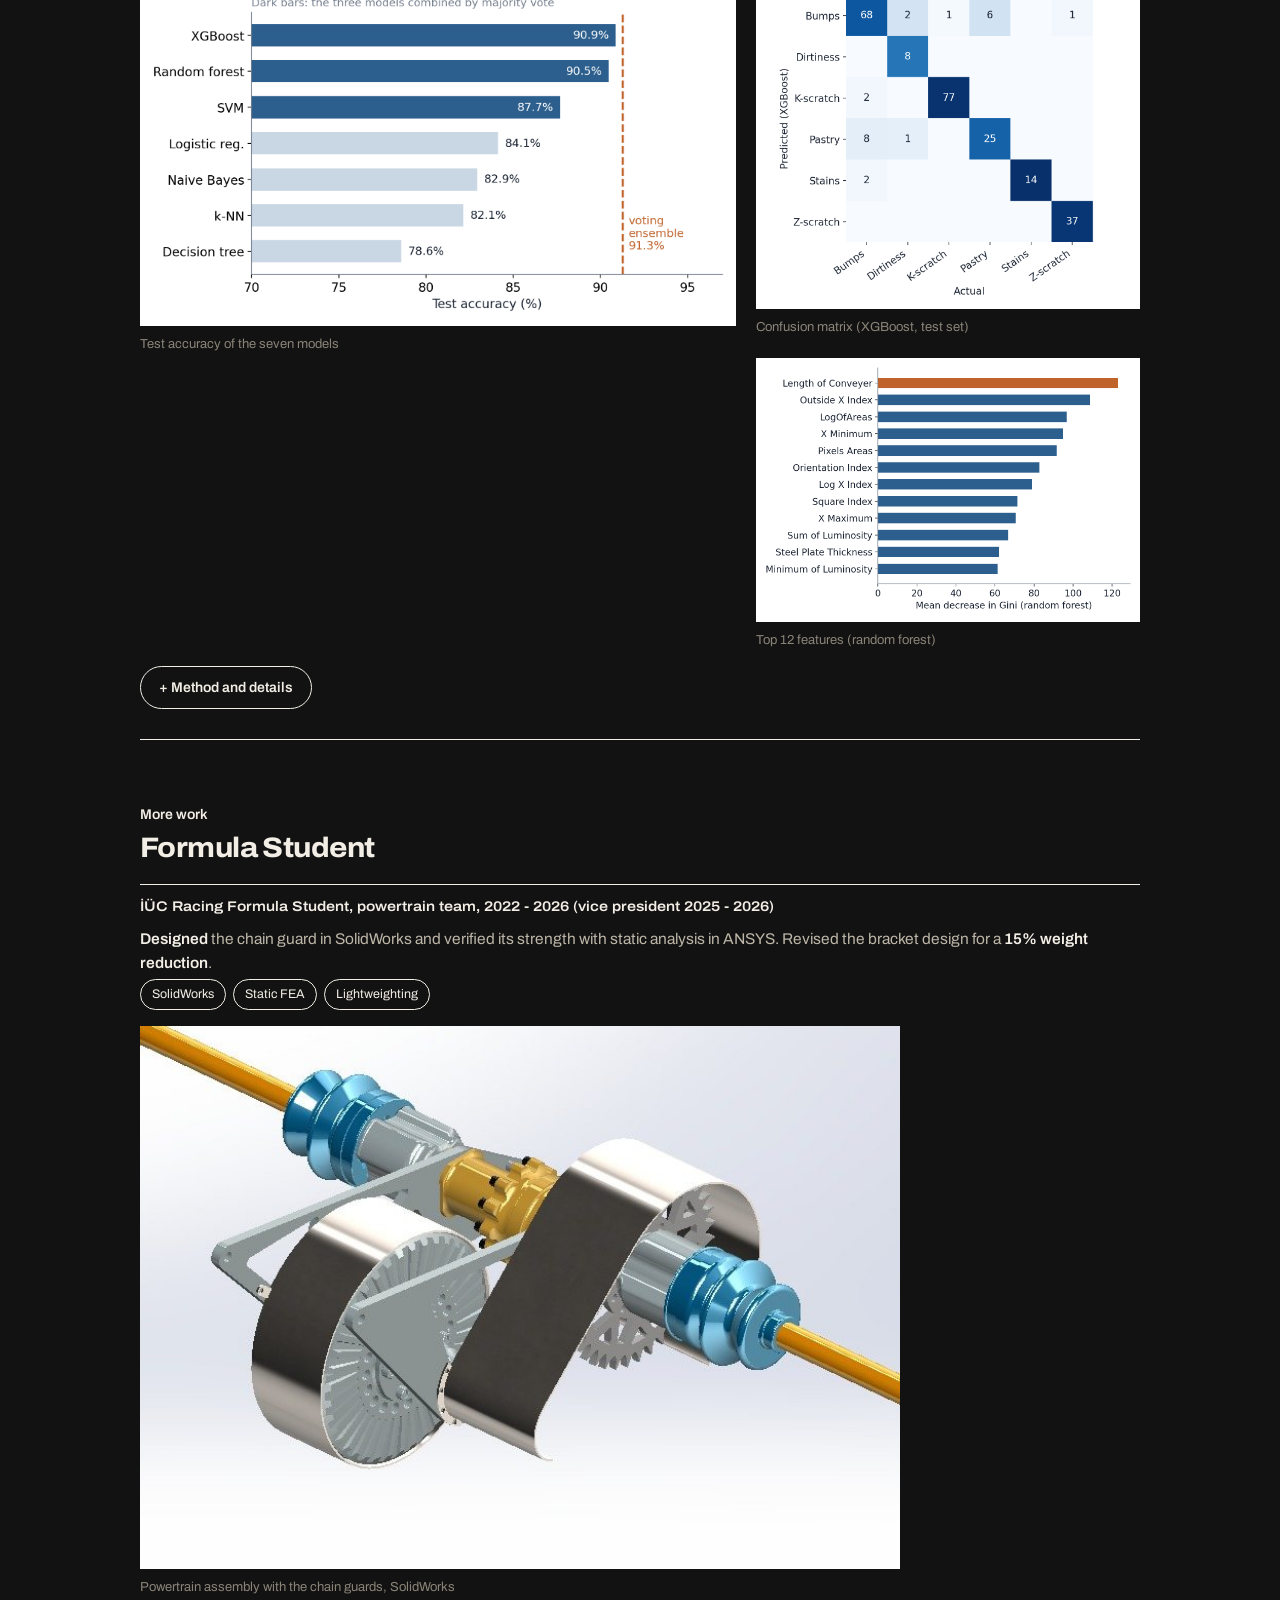
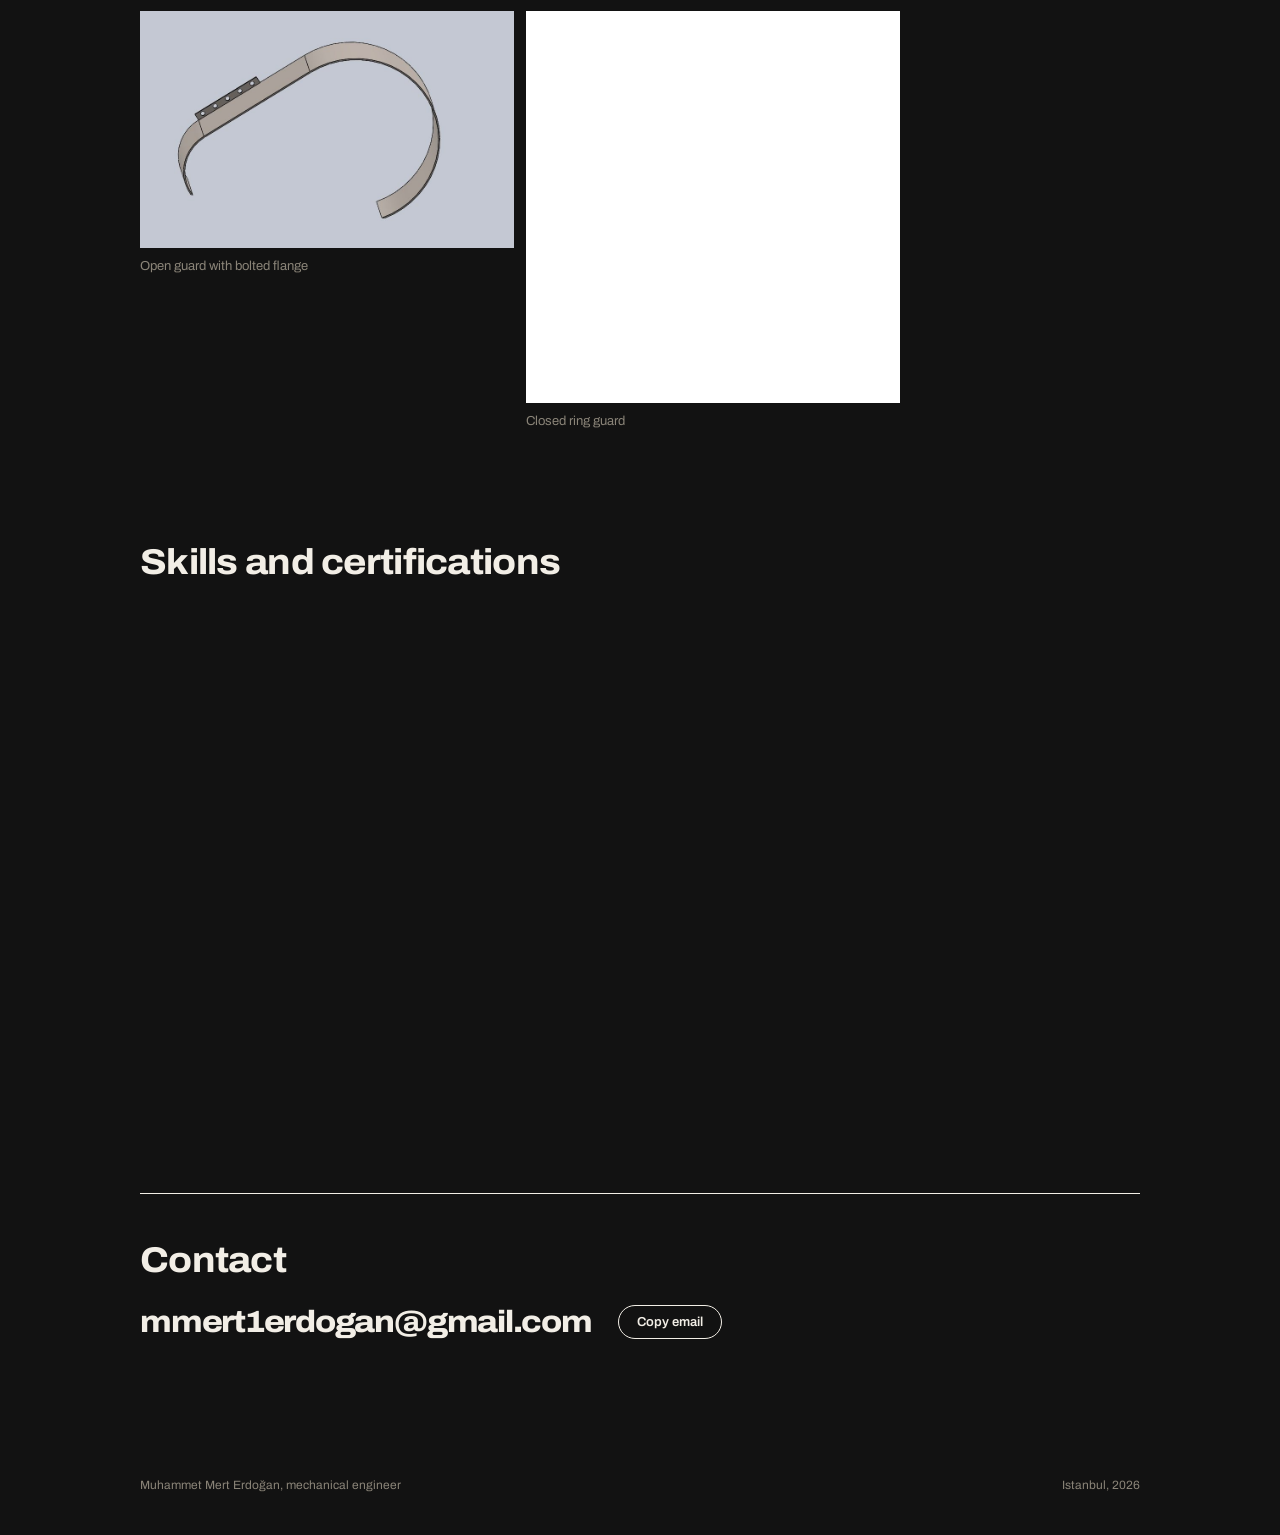
==== commit ef44f134: "UAV weight 10% under target, safety factors removed, CATIA/NX/sheet metal dropped - UAV landing gear" ====
--- a/index.html
+++ b/index.html
@@ -8,7 +8,7 @@
 <meta name="author" content="Muhammet Mert Erdoğan" />
 <meta property="og:title" content="Muhammet Mert Erdoğan, Mechanical Engineer" />
 <meta property="og:description" content="Design, structural analysis (FEA) and manufacturing. Engineering portfolio and CV." />
-<meta property="og:image" content="https://mmerterdogan.github.io/assets/img/og-image.jpg" />
+<meta property="og:image" content="https://mmerterdogan.github.io/assets/img/og-image.jpg?v=2" />
 <meta property="og:image:width" content="1200" />
 <meta property="og:image:height" content="630" />
 <link rel="canonical" href="https://mmerterdogan.github.io/" />
@@ -224,7 +224,7 @@
         <span class="card__body">
           <span class="card__k">Structural analysis, individual, 2025 - 2026</span>
           <span class="card__t">Pressure vessel</span>
-          <span class="card__r">The head-flange zone sets the margin: safety factor 3.05 at the head against 11.2 in the shell.</span>
+          <span class="card__r">Hand calculation against an ANSYS model: the head-flange zone, not the shell, sets the safety margin.</span>
           <span class="card__me">My part: hand calculation, FE model and its interpretation</span>
         </span>
       </a>
@@ -233,7 +233,7 @@
         <span class="card__body">
           <span class="card__k">Design and manufacturing, team, 2024 - 2025</span>
           <span class="card__t">UAV landing gear</span>
-          <span class="card__r">Skid landing gear for a 7 kg quadcopter, 50% under the weight target, built and flown.</span>
+          <span class="card__r">Skid landing gear for a 7 kg quadcopter, 10% under the weight target, built and flown.</span>
           <span class="card__me">My part: the landing gear, from CAD to printed parts</span>
         </span>
       </a>
@@ -270,8 +270,6 @@
     </div>
     <p class="lead">I calculated the stresses of a pressure vessel by hand, built an ANSYS model of the vessel and its bolted head and showed that the head-flange region, not the shell, sets the safety margin.</p>
     <div class="kpis">
-      <div class="kpi"><b>3.05</b><span>minimum safety factor at the head (yield / max principal stress 85.3 MPa)</span></div>
-      <div class="kpi"><b>11.2</b><span>safety factor of the shell (von Mises, thin-wall theory)</span></div>
       <div class="kpi"><b>68.9 MPa</b><span>peak von Mises stress (FEA)</span></div>
       <div class="kpi"><b>45.8 m</b><span>worst-case blast safety distance</span></div>
     </div>
@@ -279,8 +277,6 @@
       <figure class="fig fig--hero"><div class="frame"><img loading="lazy" decoding="async" src="assets/img/pressure-vessel/von-mises.jpg" alt="Von Mises stress map with annotations"></div>
         <figcaption>Equivalent stress, ANSYS Mechanical 2022 R1</figcaption></figure>
       <div class="stack">
-        <figure class="fig"><div class="frame"><img loading="lazy" decoding="async" src="assets/img/pressure-vessel/safety-factor.jpg" alt="Safety factor map"></div>
-          <figcaption>Safety factor map</figcaption></figure>
         <figure class="fig"><div class="frame"><img loading="lazy" decoding="async" src="assets/img/pressure-vessel/global-vs-local.png" alt="Theory vs FEA stresses"></div>
           <figcaption>Shell theory against FEA peak values</figcaption></figure>
       </div>
@@ -329,9 +325,9 @@
       <div><p class="kicker">Design and manufacturing</p><h2>Landing gear for a TEKNOFEST quadcopter</h2></div>
       <div class="meta">TEKNOFEST International UAV Competition, Aug 2024 - Aug 2025<br>Team project. I designed the landing gear.</div>
     </div>
-    <p class="lead">For a 7 kg quadcopter I designed a skid landing gear from carbon-fibre tubes and 3D-printed joints, checked it with static FEA and brought it in 50% below the specification weight target.</p>
+    <p class="lead">For a 7 kg quadcopter I designed a skid landing gear from carbon-fibre tubes and 3D-printed joints, checked it with static FEA and brought it in 10% below the specification weight target.</p>
     <div class="kpis">
-      <div class="kpi"><b>50%</b><span>below the specification weight target</span></div>
+      <div class="kpi"><b>10%</b><span>below the specification weight target</span></div>
       <div class="kpi"><b>7.05 kg</b><span>take-off mass of the UAV</span></div>
       <div class="kpi"><b>292 mm</b><span>landing gear height</span></div>
       <div class="kpi"><b>415 mm</b><span>landing gear width</span></div>
@@ -471,7 +467,7 @@
           <li><strong>Yılmaz Redüktör</strong>, workshop, 2024: machining, heat treatment and gear quality control on site.</li>
         </ul>
         <h3>Skills</h3>
-        <p>SolidWorks (CSWA), ANSYS Mechanical, AutoCAD, Siemens NX, CATIA, Fusion 360, MATLAB/Simulink, R, MS Excel. Static and modal FEA, topology optimisation, GD&amp;T, design for manufacturability, injection moulding and sheet metal design, root cause analysis, lean manufacturing.</p>
+        <p>SolidWorks (CSWA), ANSYS Mechanical, AutoCAD, Fusion 360, MATLAB/Simulink, R, MS Excel. Static and modal FEA, topology optimisation, GD&amp;T, design for manufacturability, design for injection moulding, root cause analysis, lean manufacturing.</p>
         <h3>Contact</h3>
         <p>mmert1erdogan@gmail.com<br>linkedin.com/in/mmerterdogan<br>mmerterdogan.github.io</p>
       </div>
@@ -482,7 +478,7 @@
   <section id="skills" class="screen-only">
     <h2>Skills and certifications</h2>
     <div class="skills">
-      <div><h3>Design</h3><ul><li>SolidWorks <span>CSWA</span></li><li>AutoCAD</li><li>Siemens NX</li><li>CATIA</li><li>Fusion 360</li></ul></div>
+      <div><h3>Design</h3><ul><li>SolidWorks <span>CSWA</span></li><li>AutoCAD</li><li>Fusion 360</li></ul></div>
       <div><h3>Analysis</h3><ul><li>ANSYS Mechanical</li><li>Static and modal FEA</li><li>Topology optimisation</li><li>MATLAB / Simulink</li></ul></div>
       <div><h3>Manufacturing and data</h3><ul><li>Design for manufacturability</li><li>Root cause analysis</li><li>Lean manufacturing</li><li>R, MS Excel</li></ul></div>
     </div>
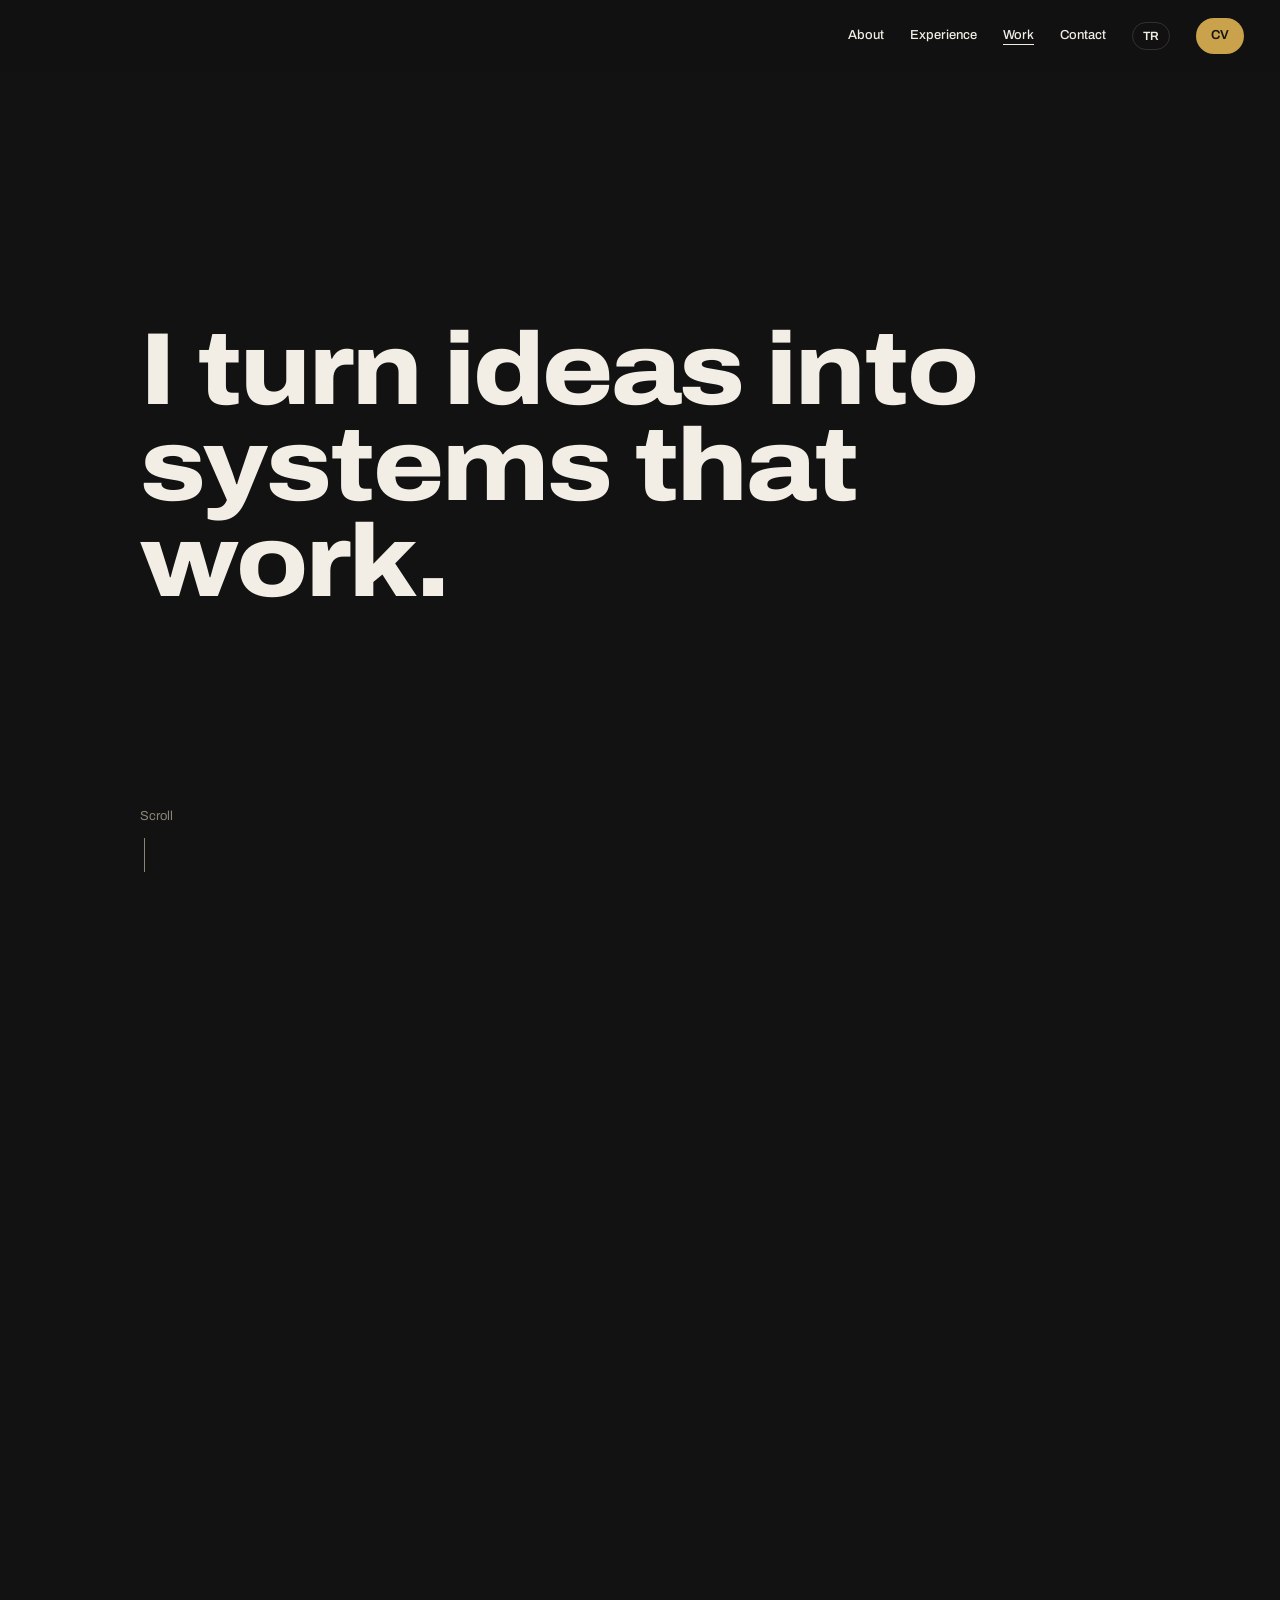
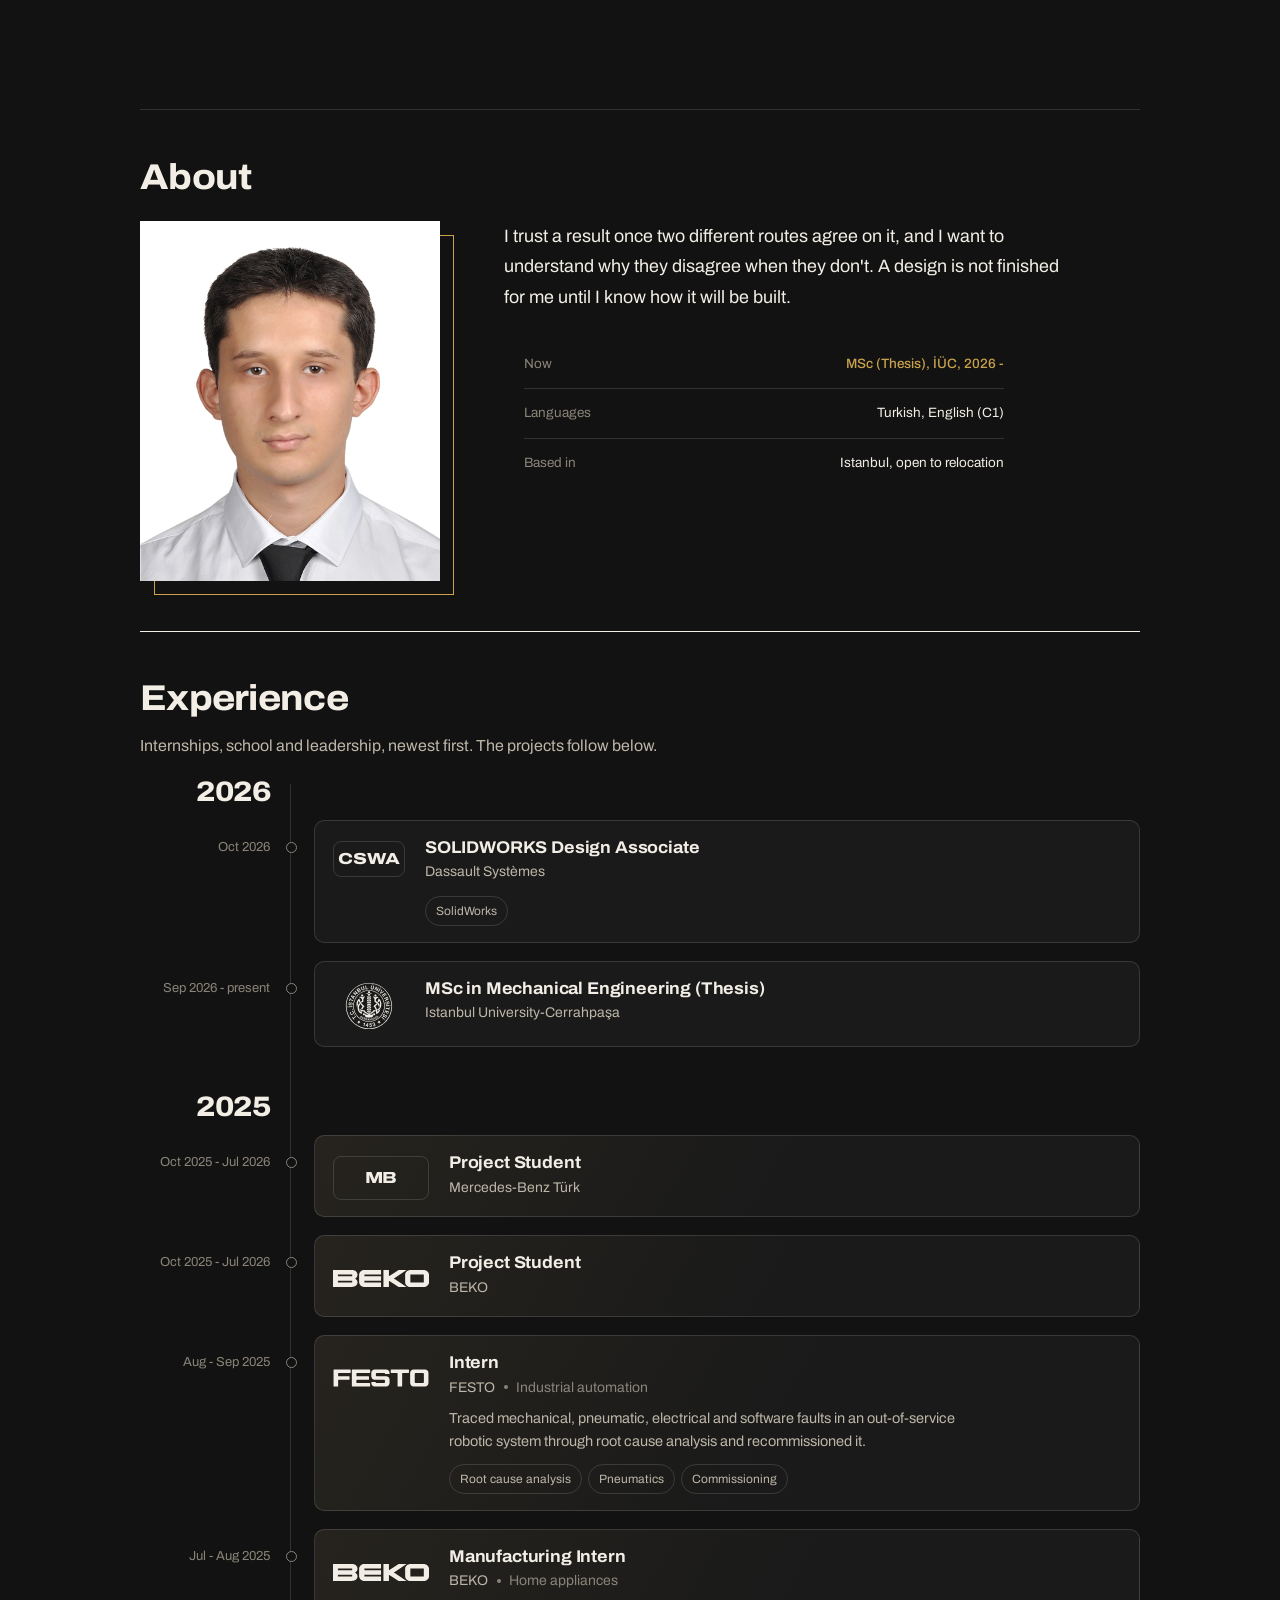
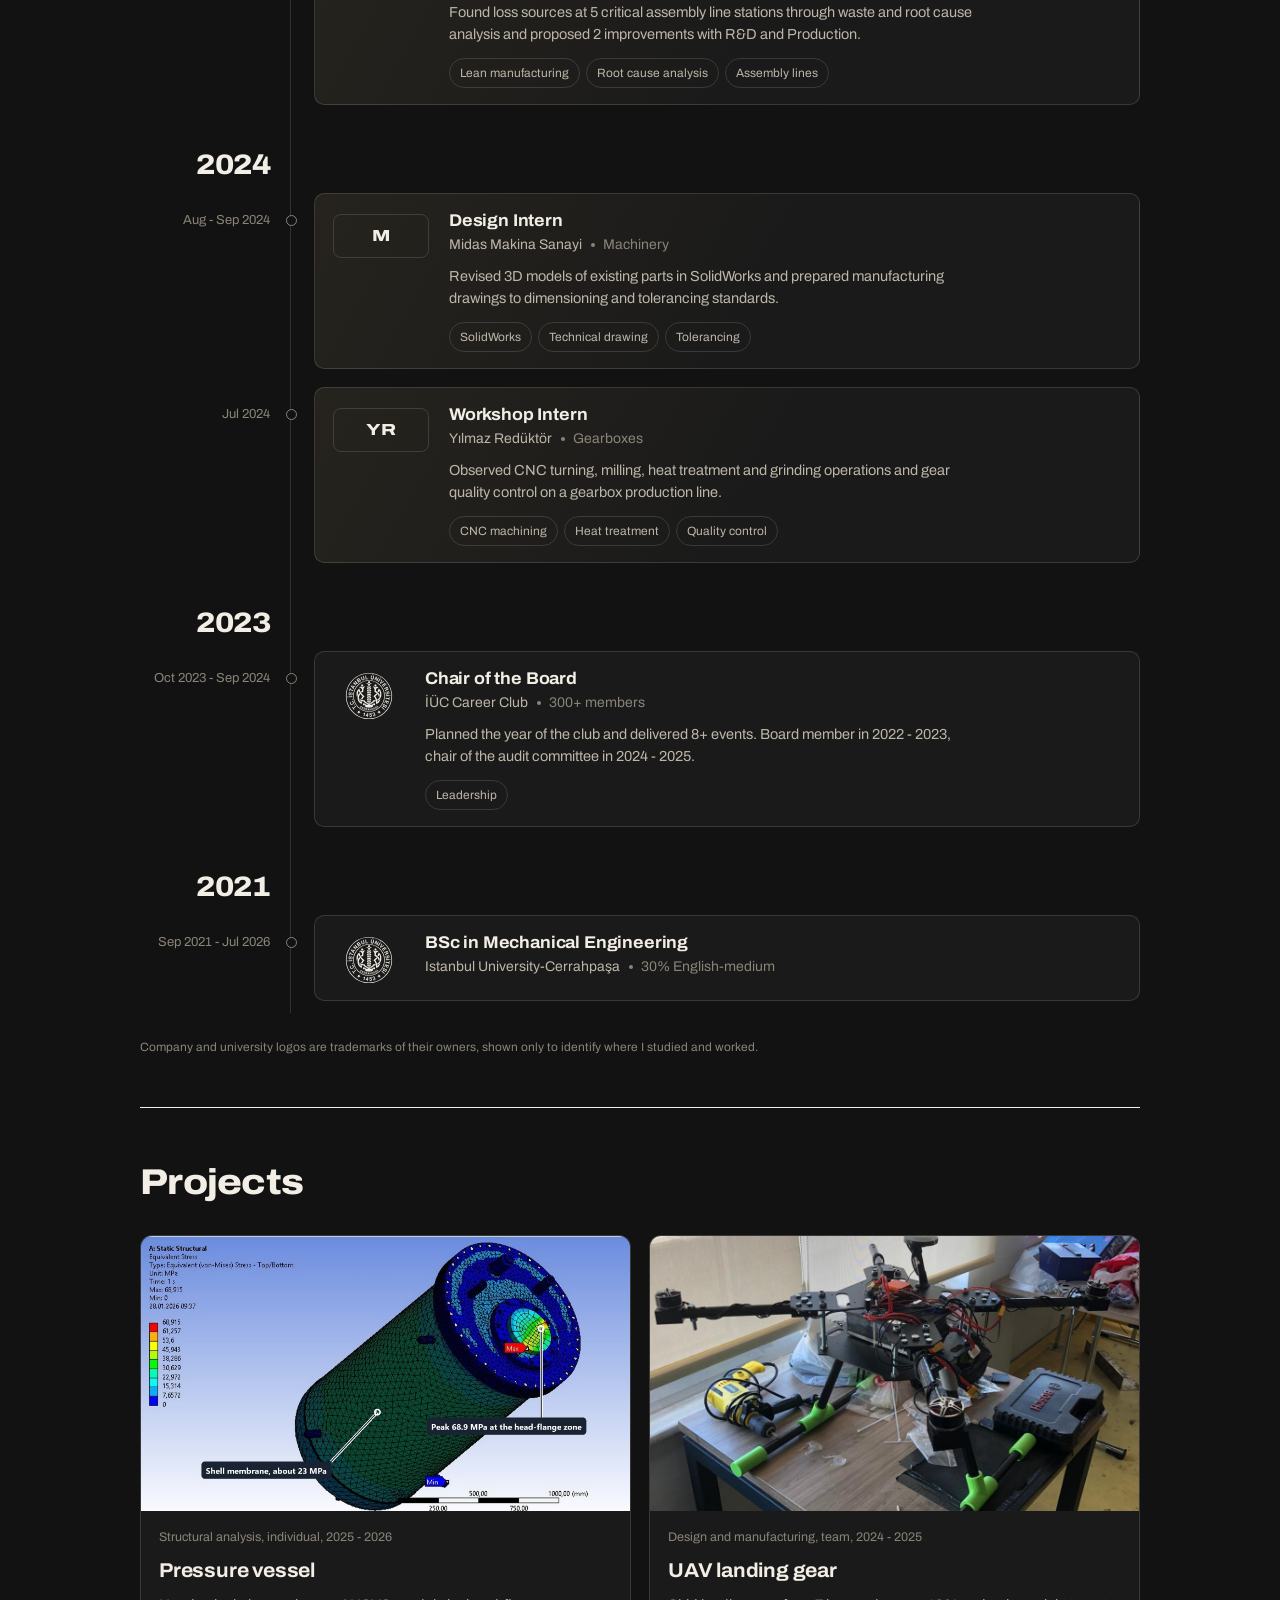
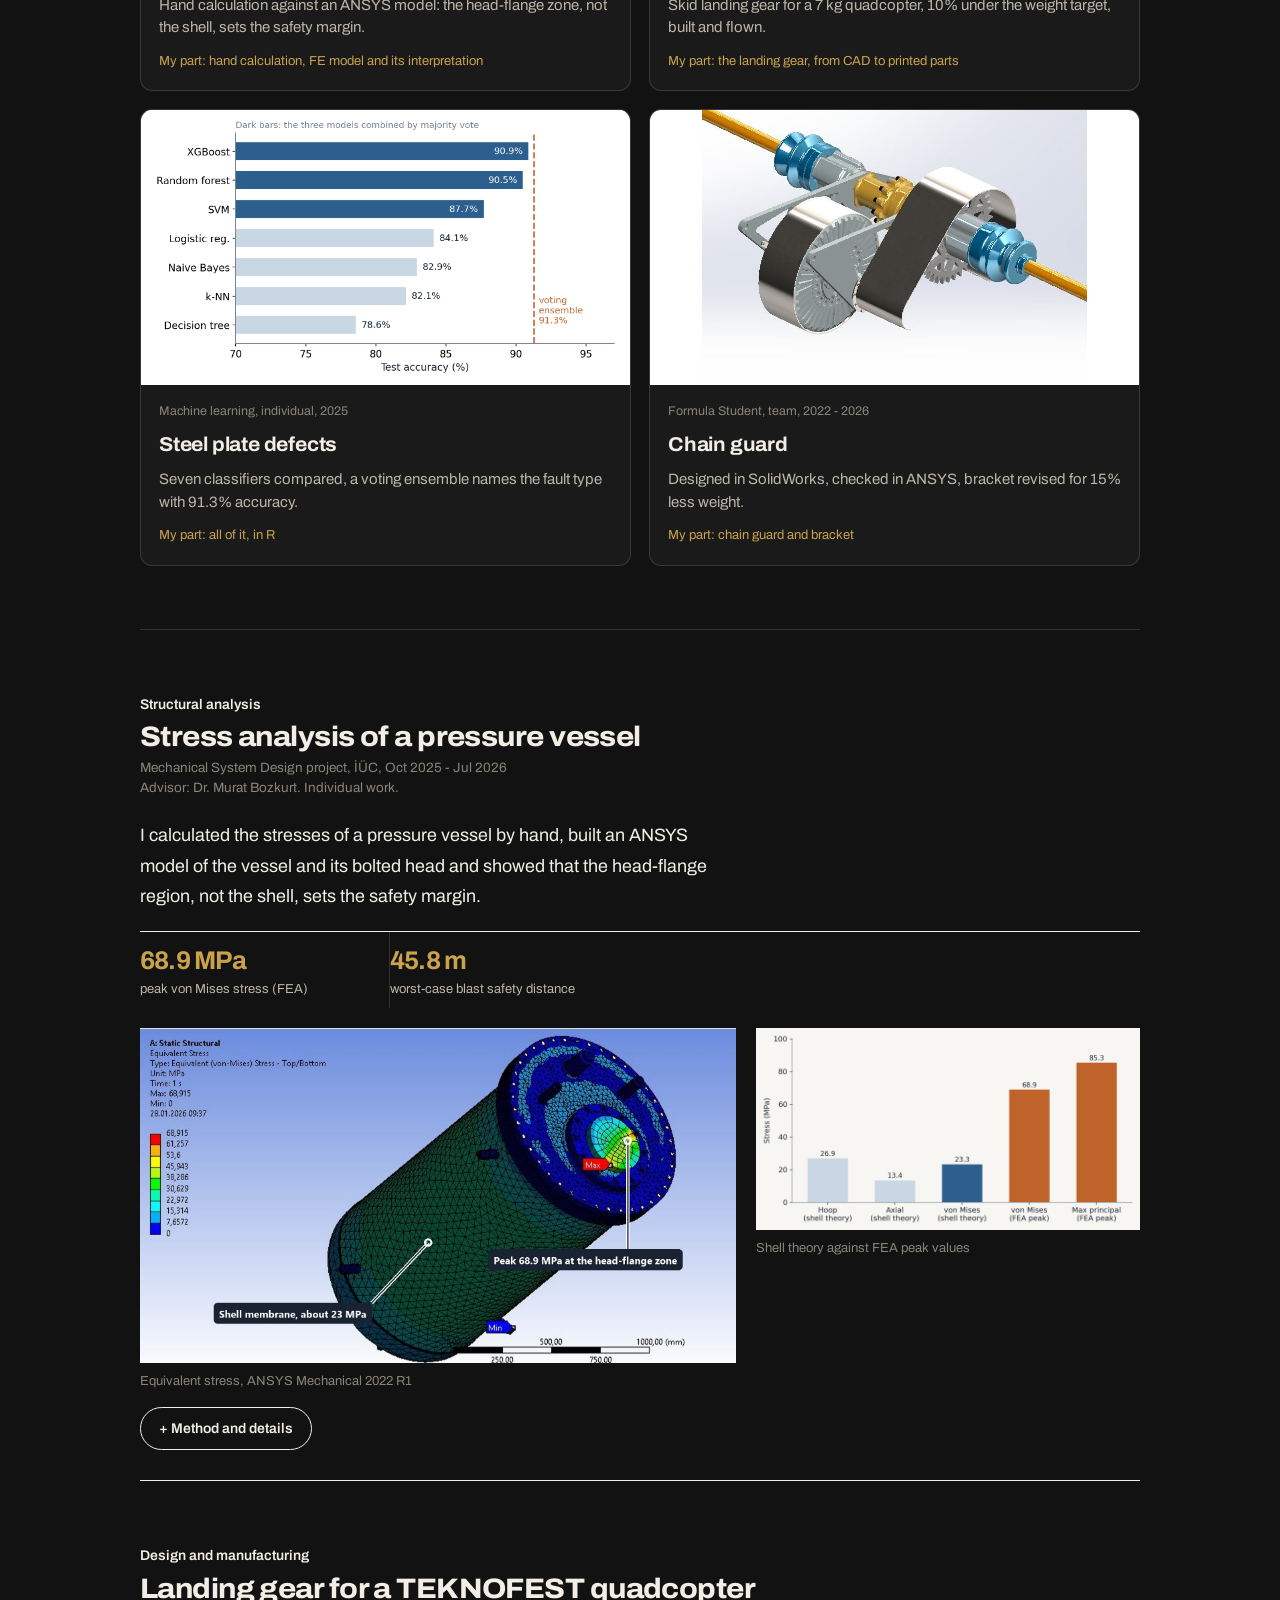
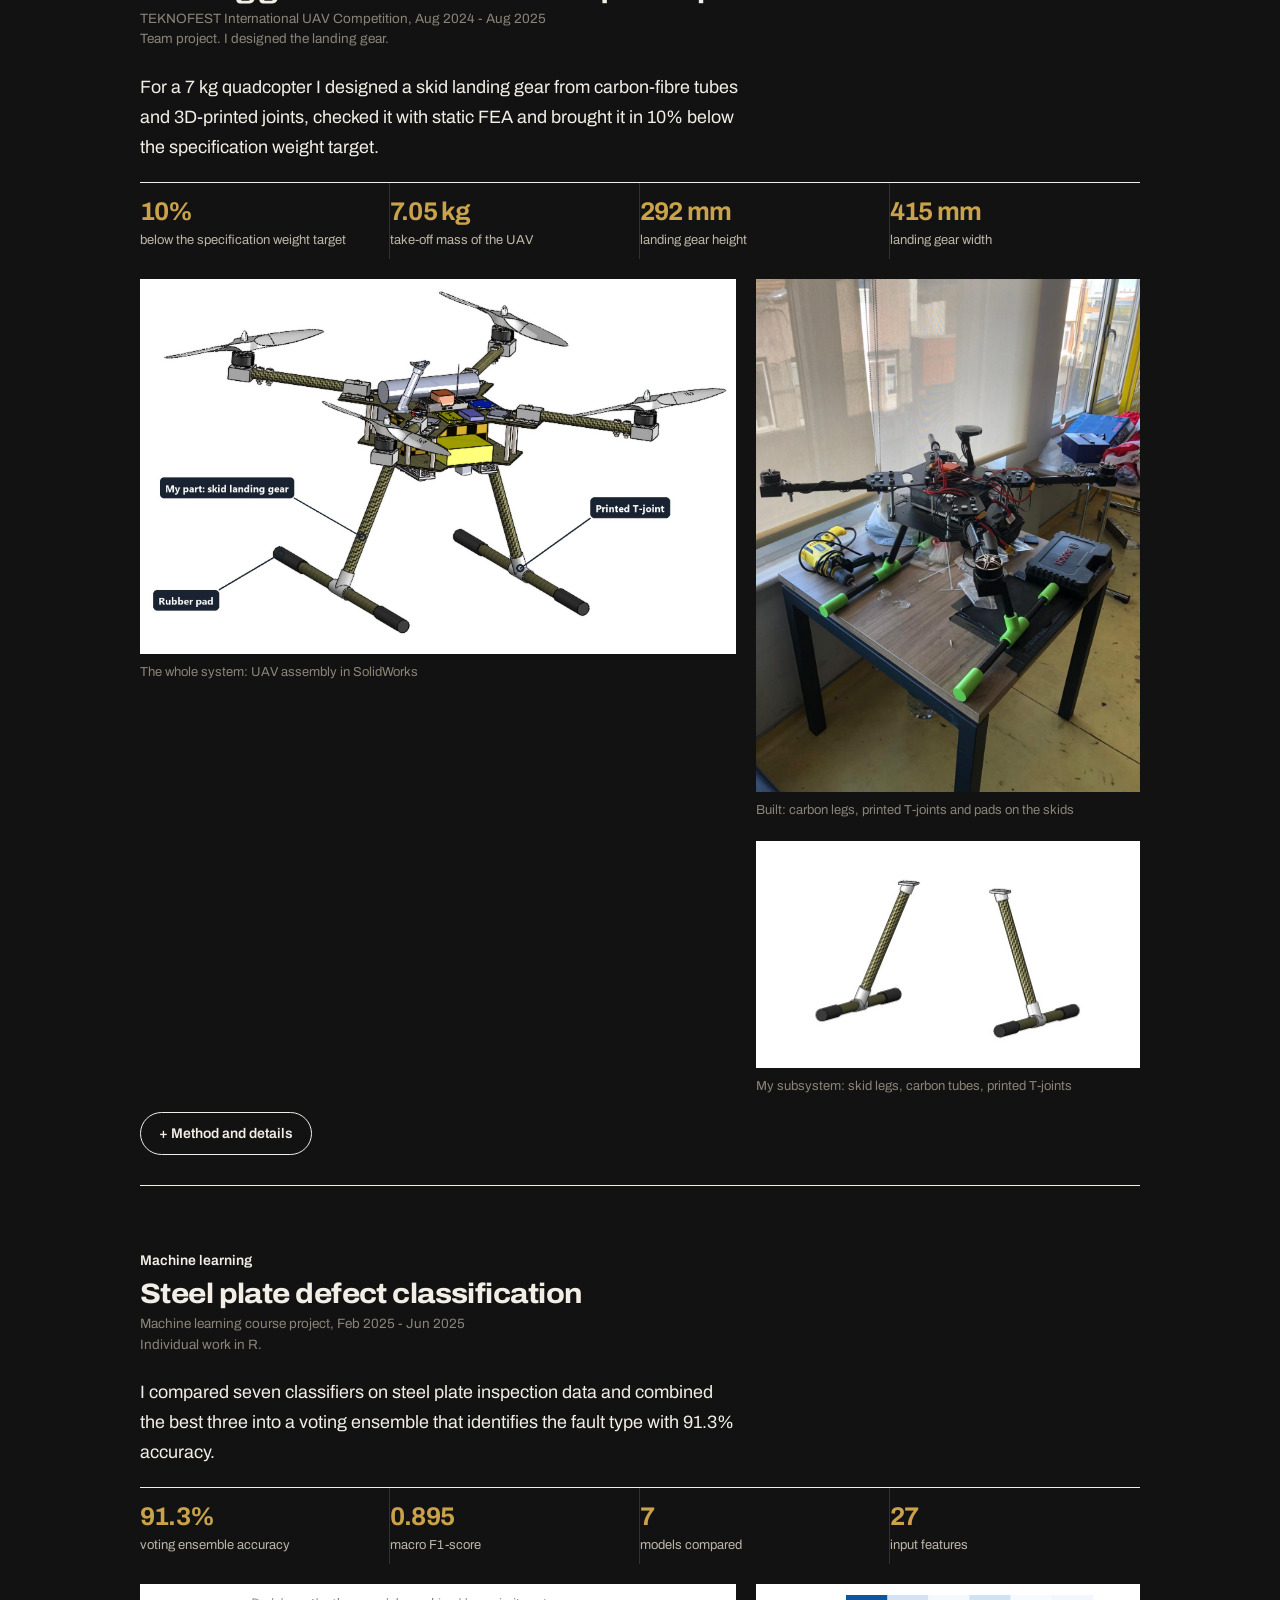
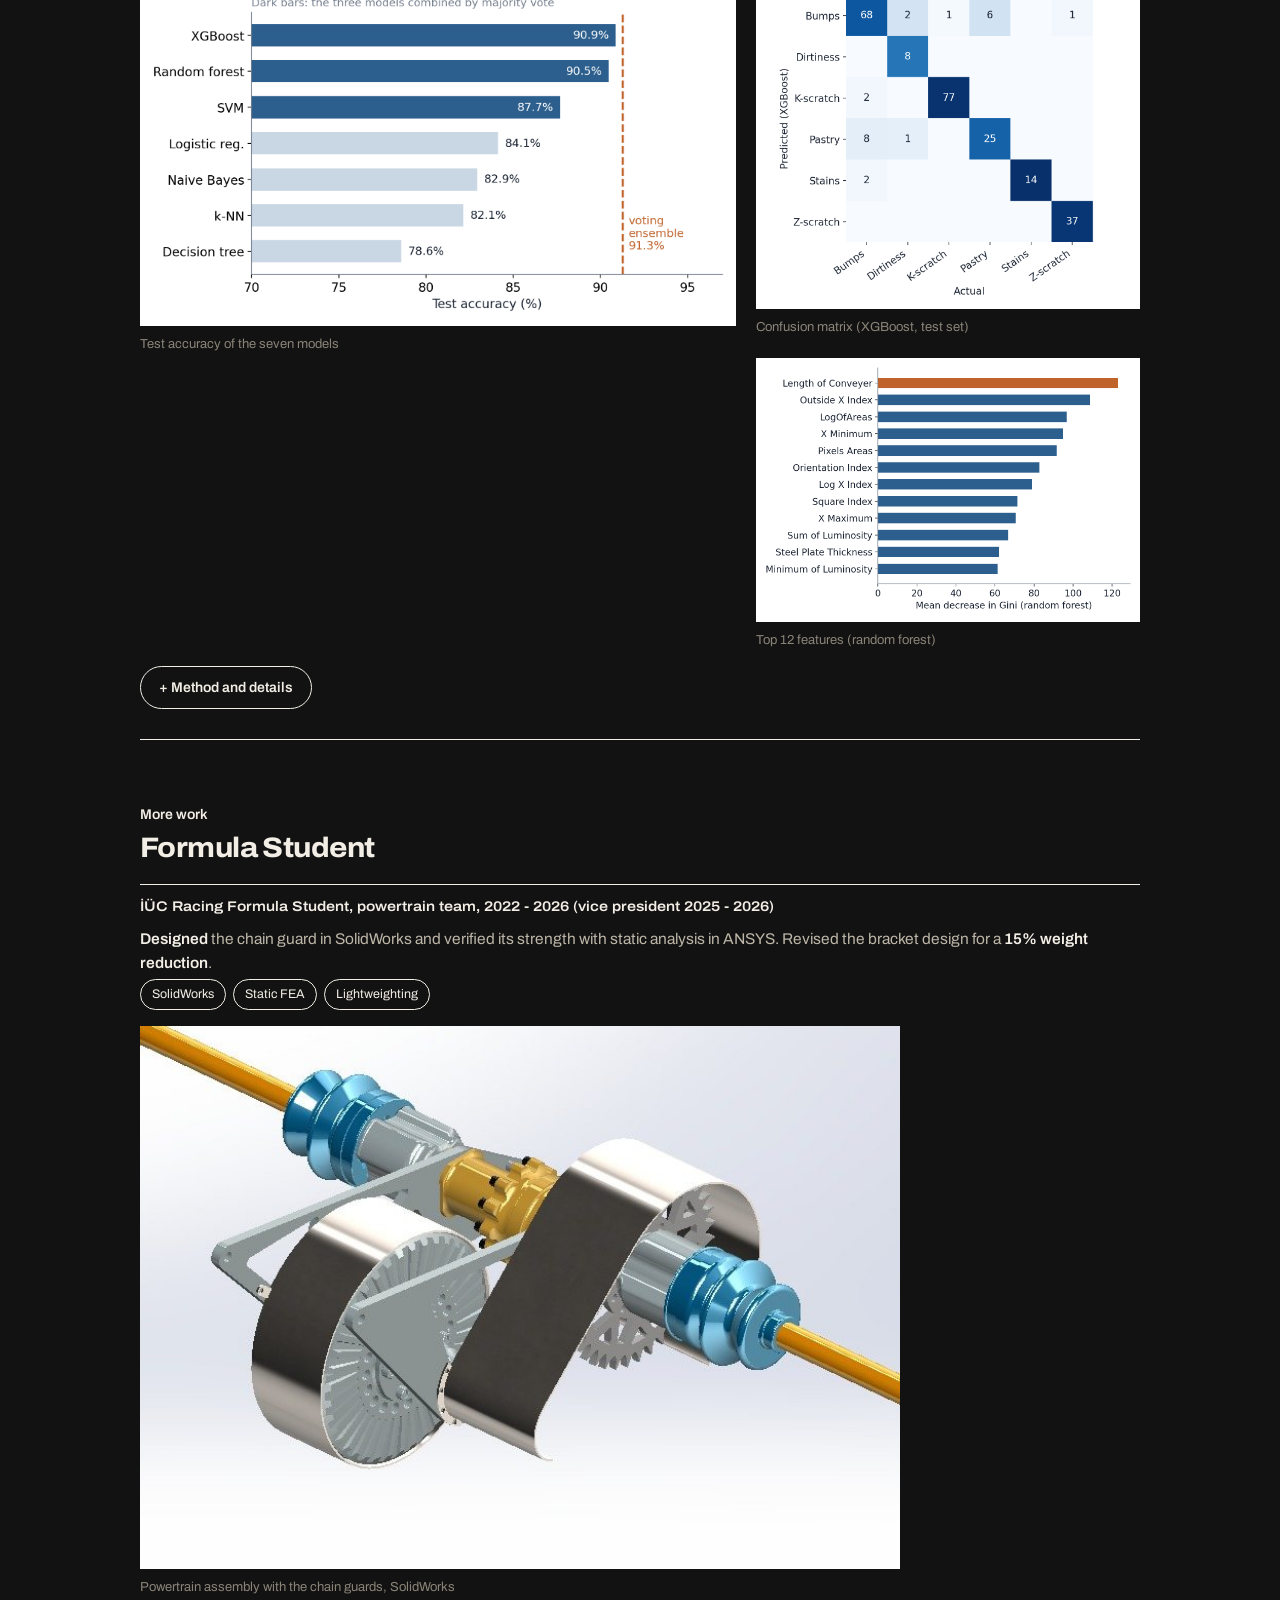
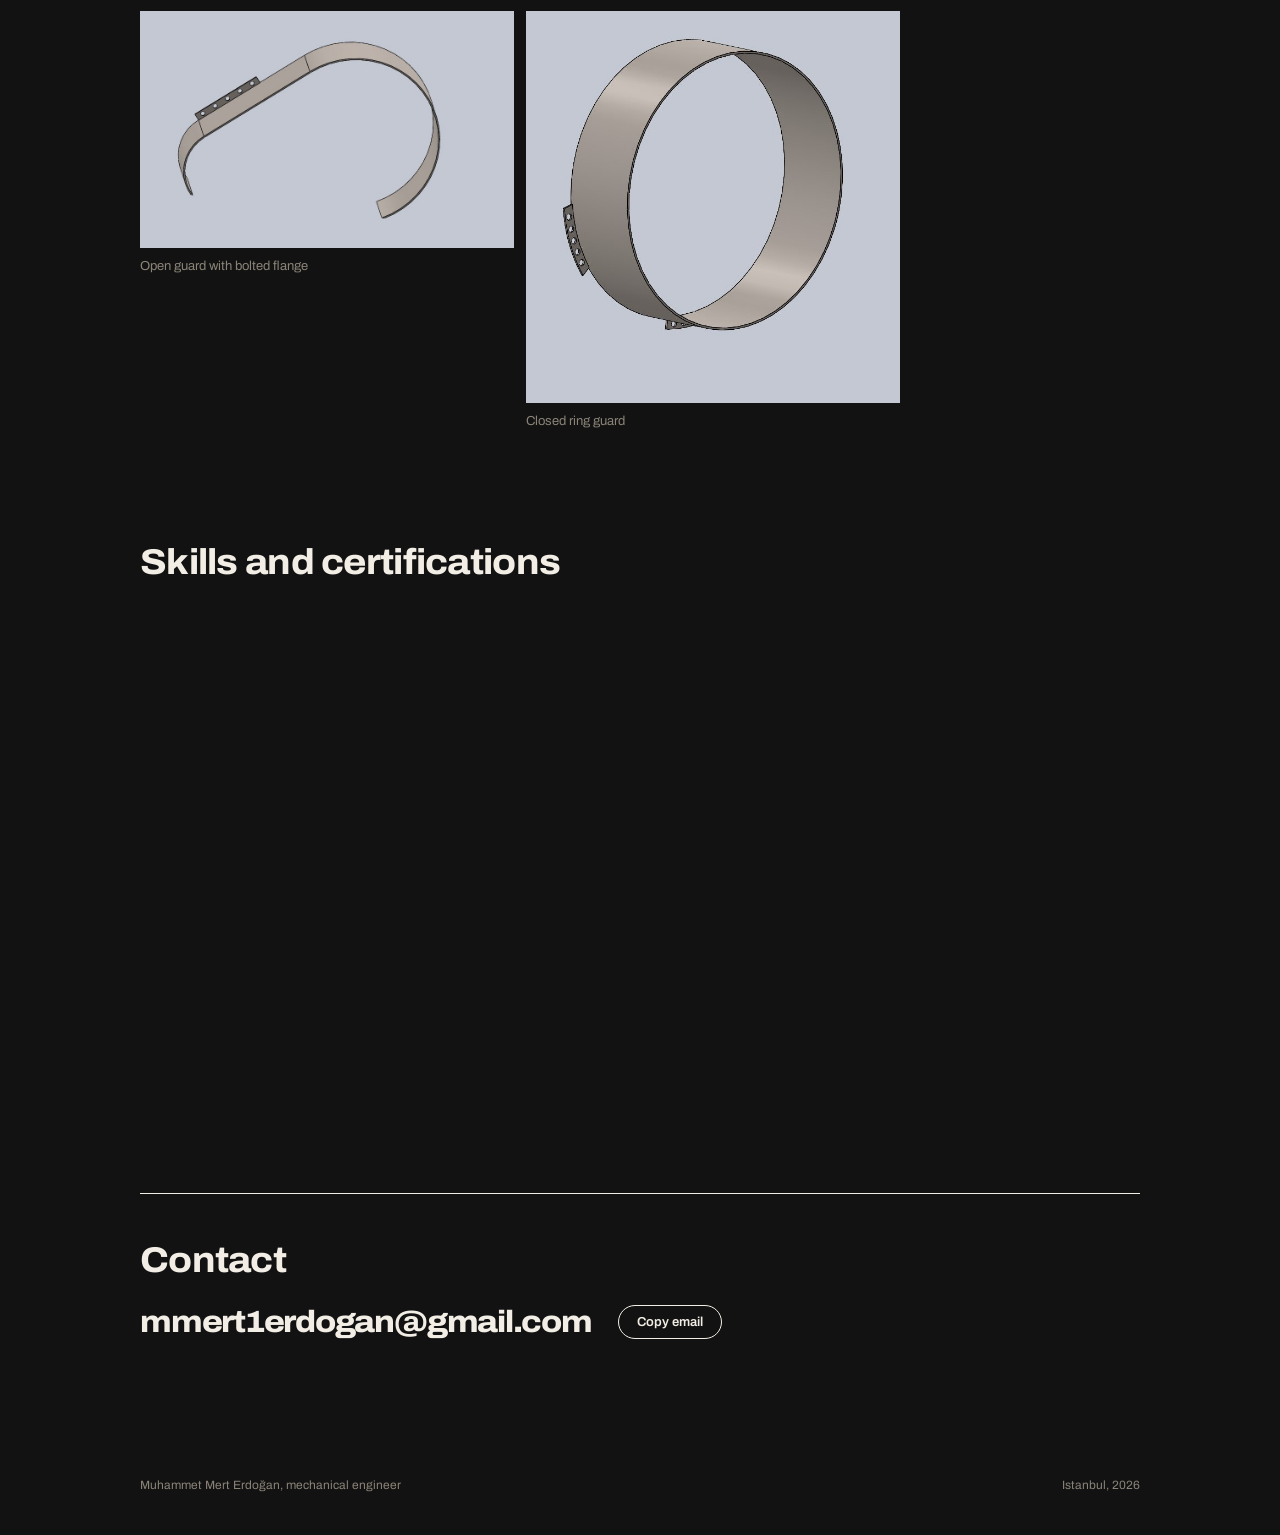
==== commit 400f5ad7: "Pressure vessel: remove remaining safety factor data - Safety factor map image deleted - Safety fact" ====
--- a/index.html
+++ b/index.html
@@ -296,10 +296,10 @@
       <div class="duo duo--even">
         <div class="points">
           <h3>Problem</h3>
-          <p>Shell r = 450 mm, t = 10 mm, head 12 mm, L = 1600 mm, SA-516 Gr.70 (yield 260 MPa), internal pressure 0.597 MPa.</p>
+          <p>Shell r = 450 mm, t = 10 mm, head 12 mm, L = 1600 mm, SA-516 Gr.70, internal pressure 0.597 MPa.</p>
           <h3>What I did</h3>
           <ul>
-            <li><strong>Calculated</strong> the shell stresses with thin-wall theory: von Mises 23.3 MPa, radial growth 0.051 mm.</li>
+            <li><strong>Calculated</strong> the shell stresses with thin-wall theory, including a radial growth of 0.051 mm.</li>
             <li><strong>Modelled</strong> the vessel and bolted head in ANSYS Mechanical with mesh refinement at the flange and head.</li>
             <li><strong>Compared</strong> theory with the shell membrane and read the FEA peaks as bending at discontinuities, instead of forcing one number onto both.</li>
             <li><strong>Extended</strong> the study with stored energy (isentropic gas), TNT equivalent and Hopkinson-Cranz blast distances. Article in preparation.</li>
